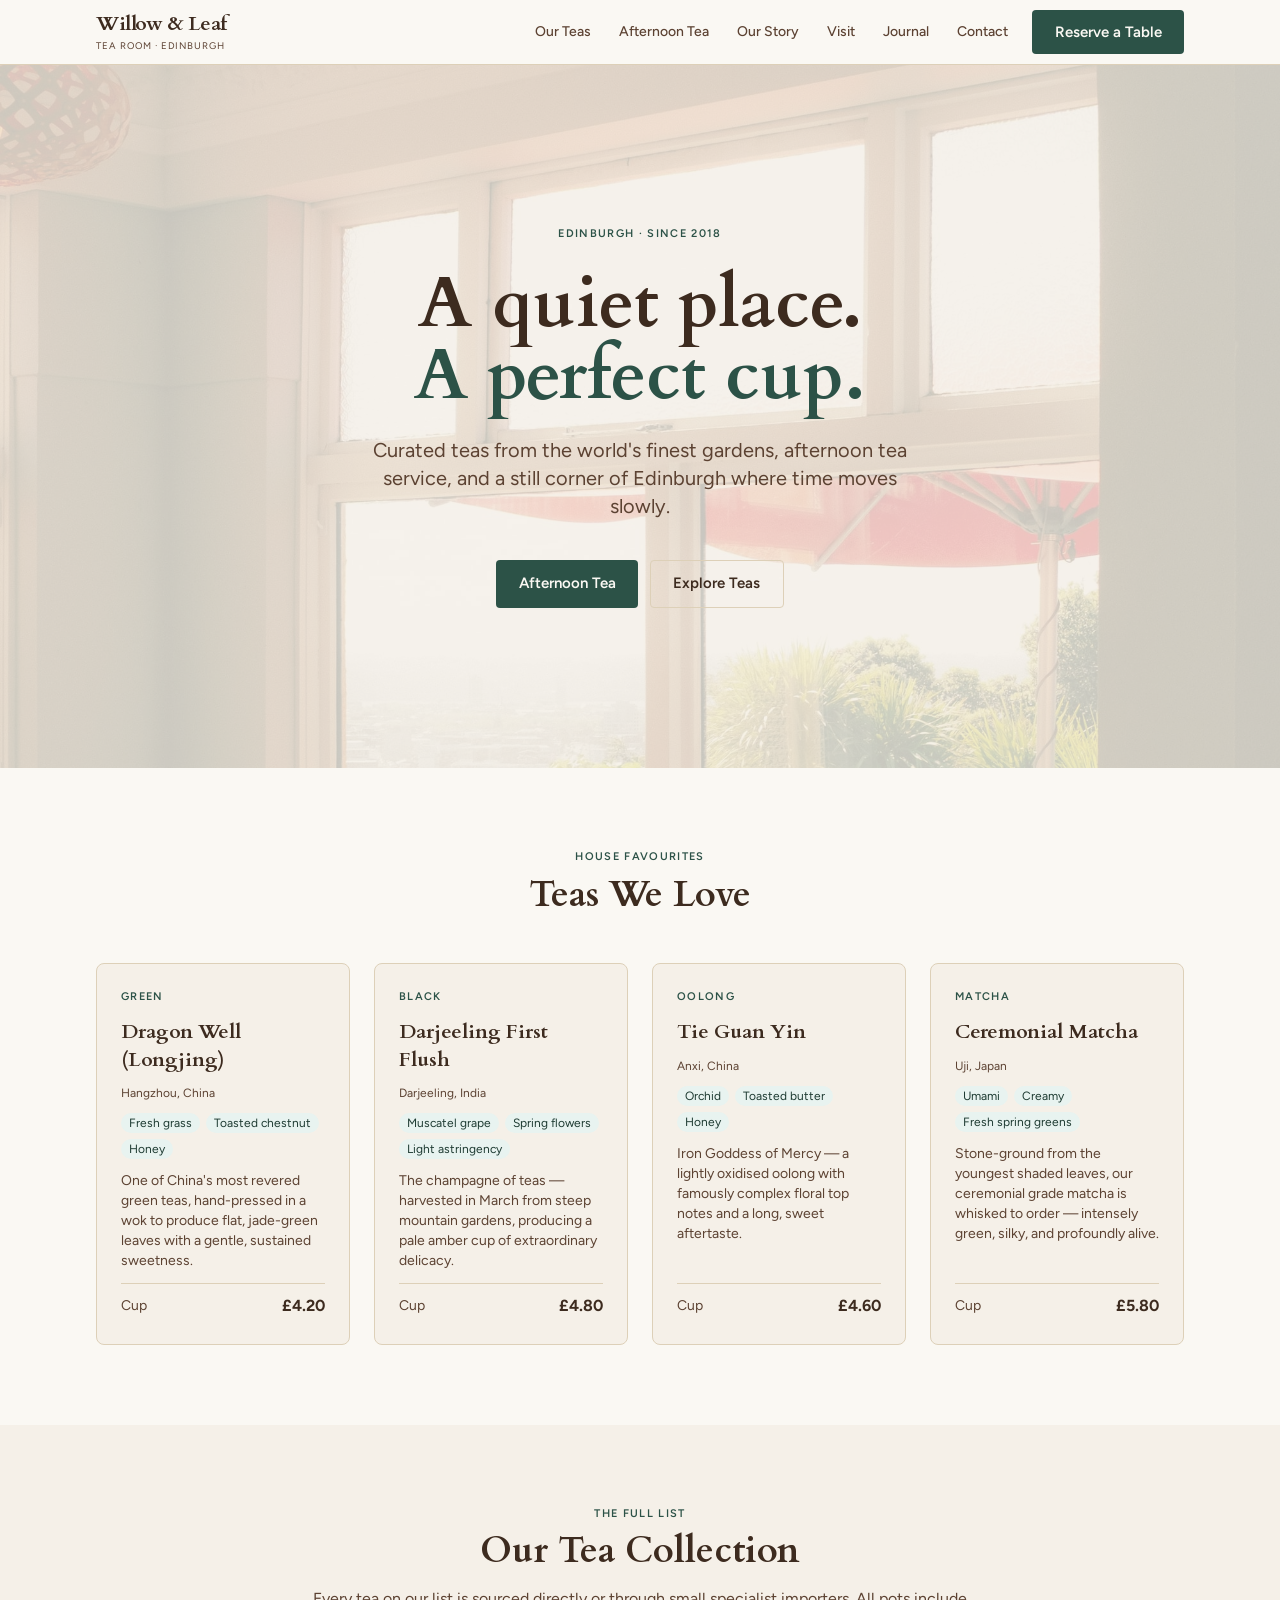
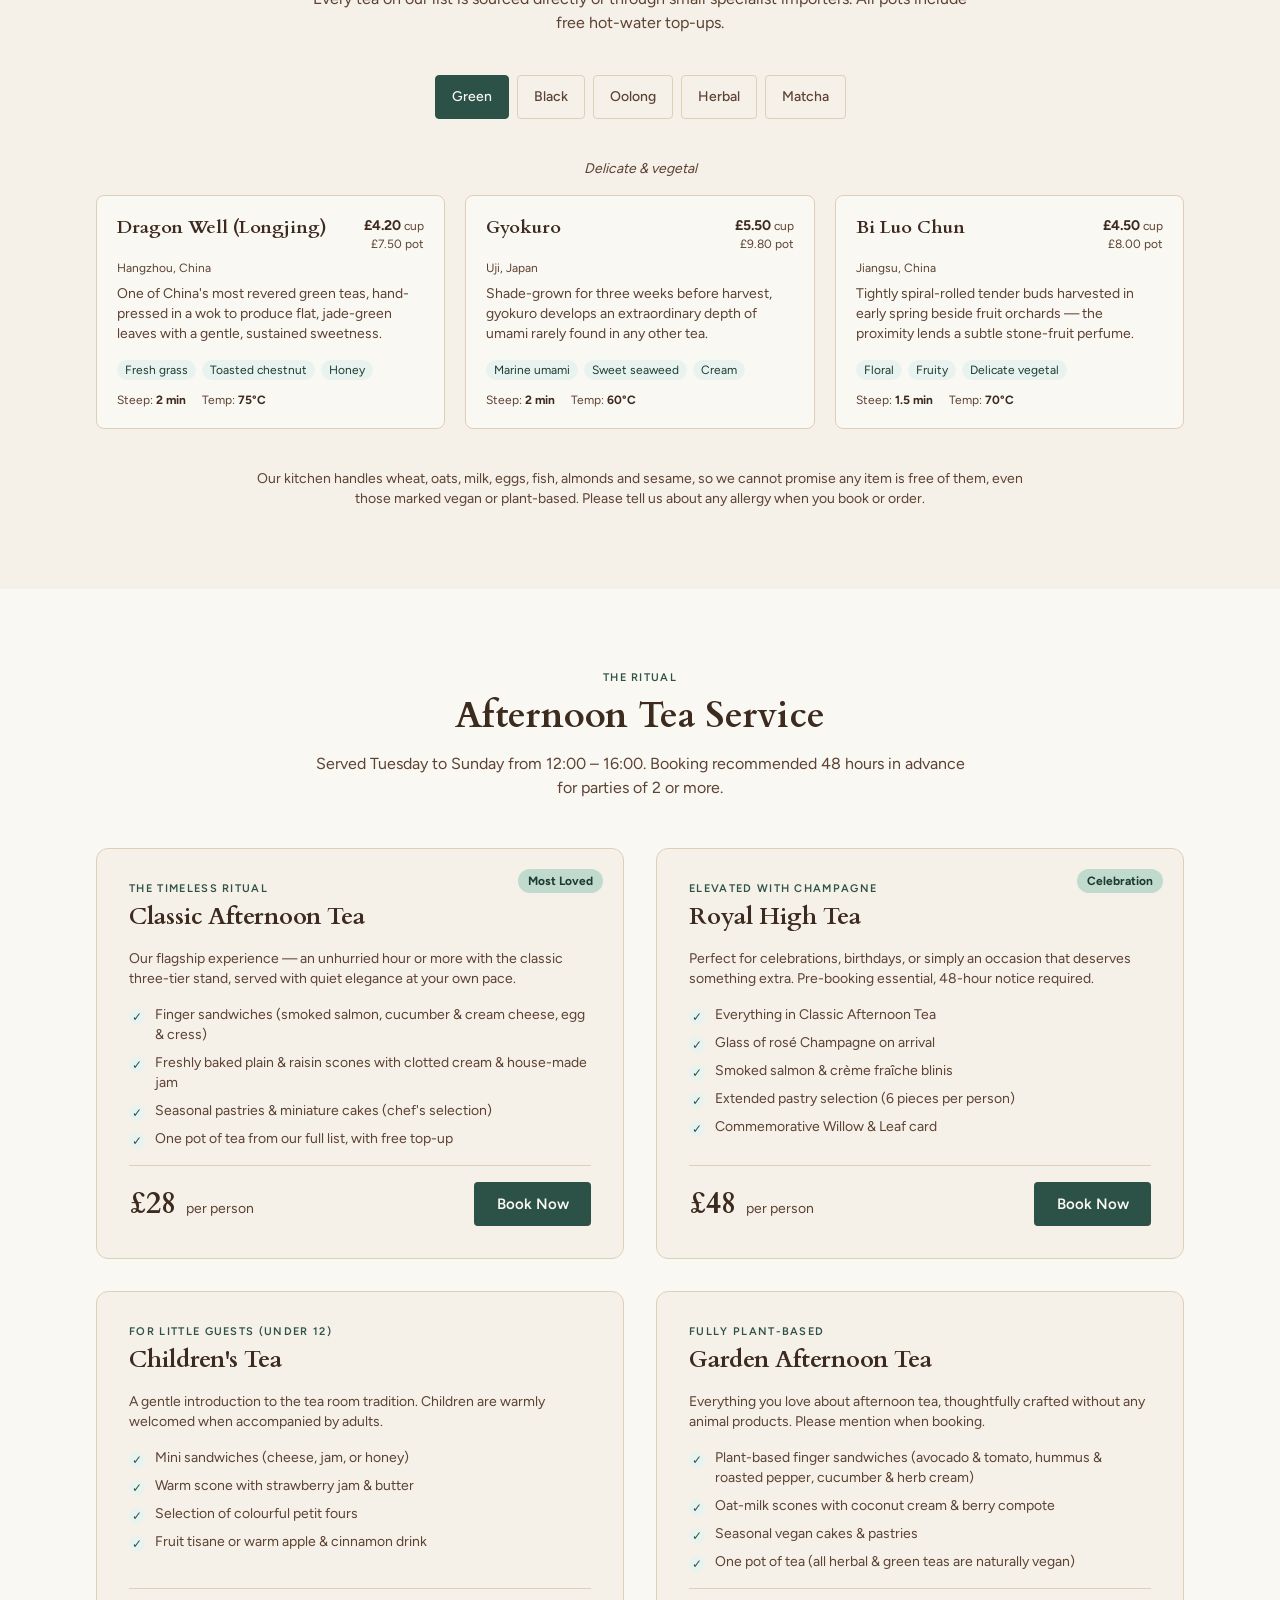
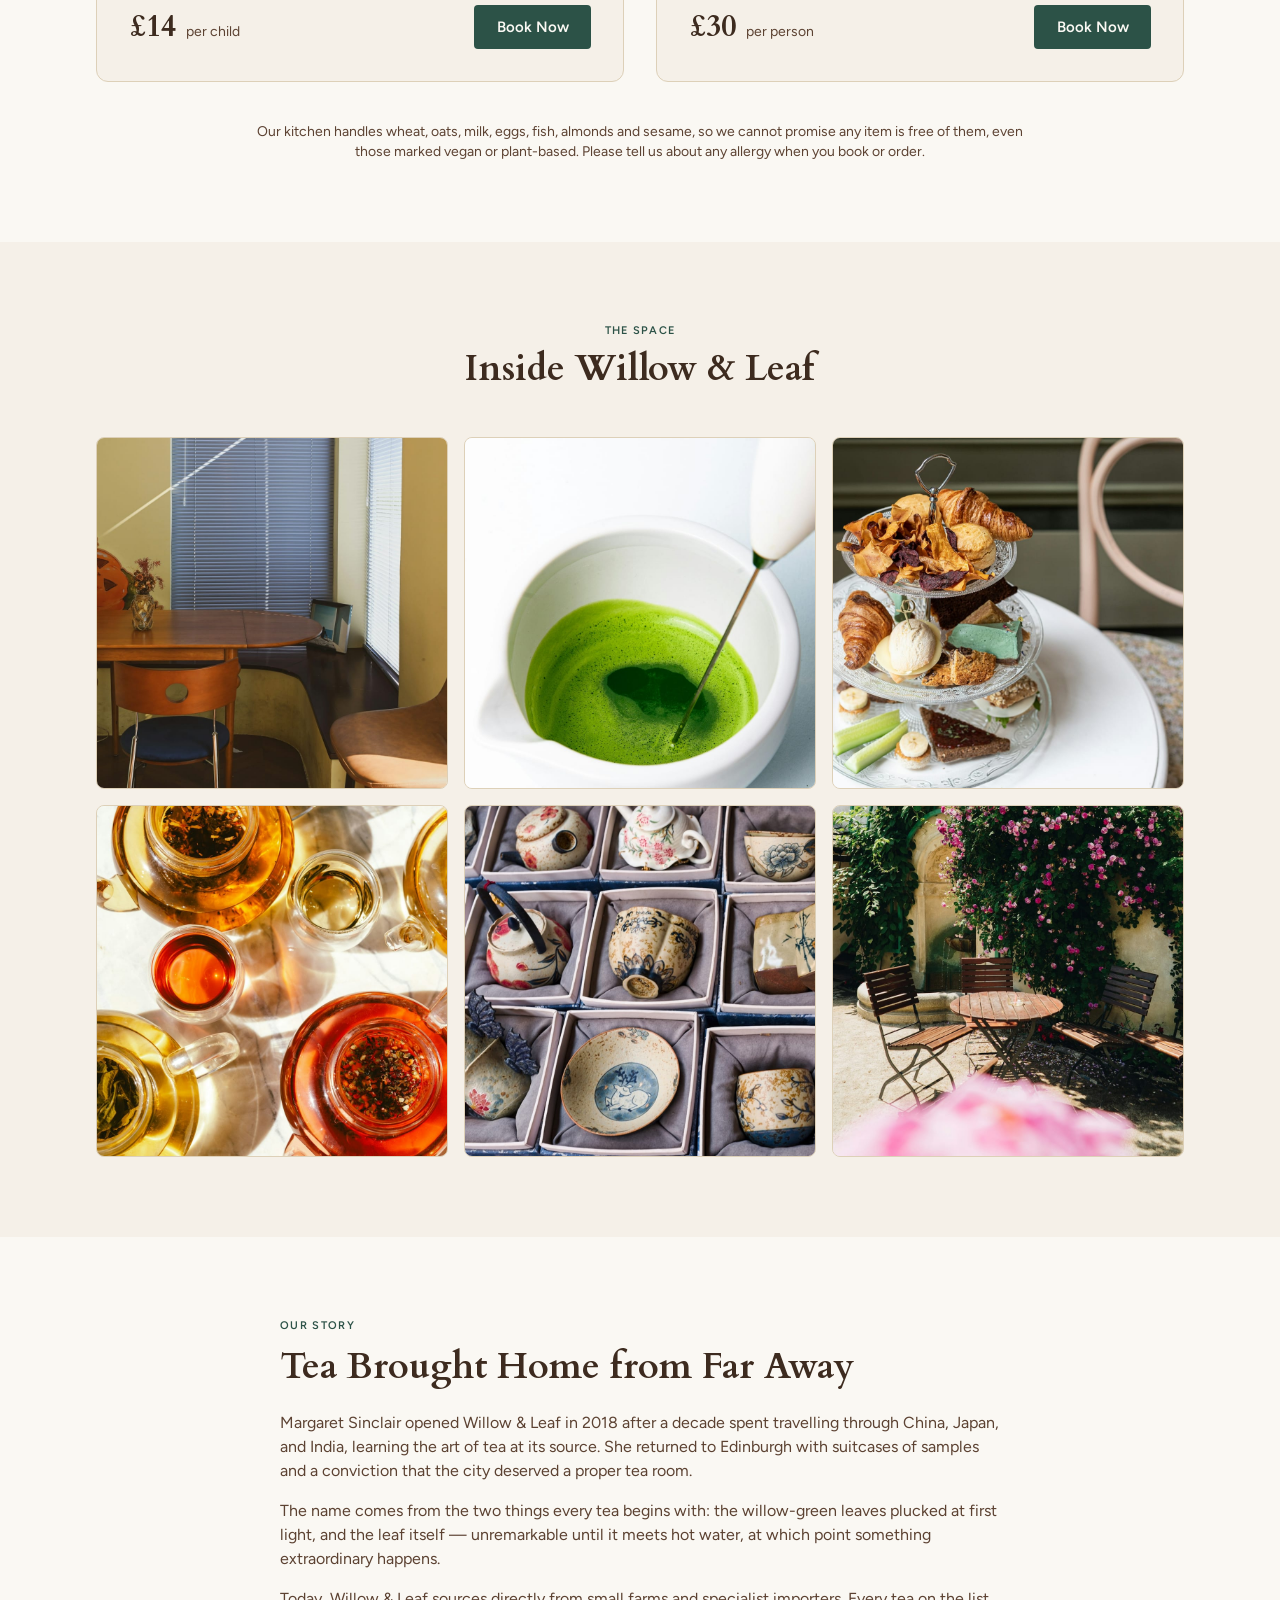
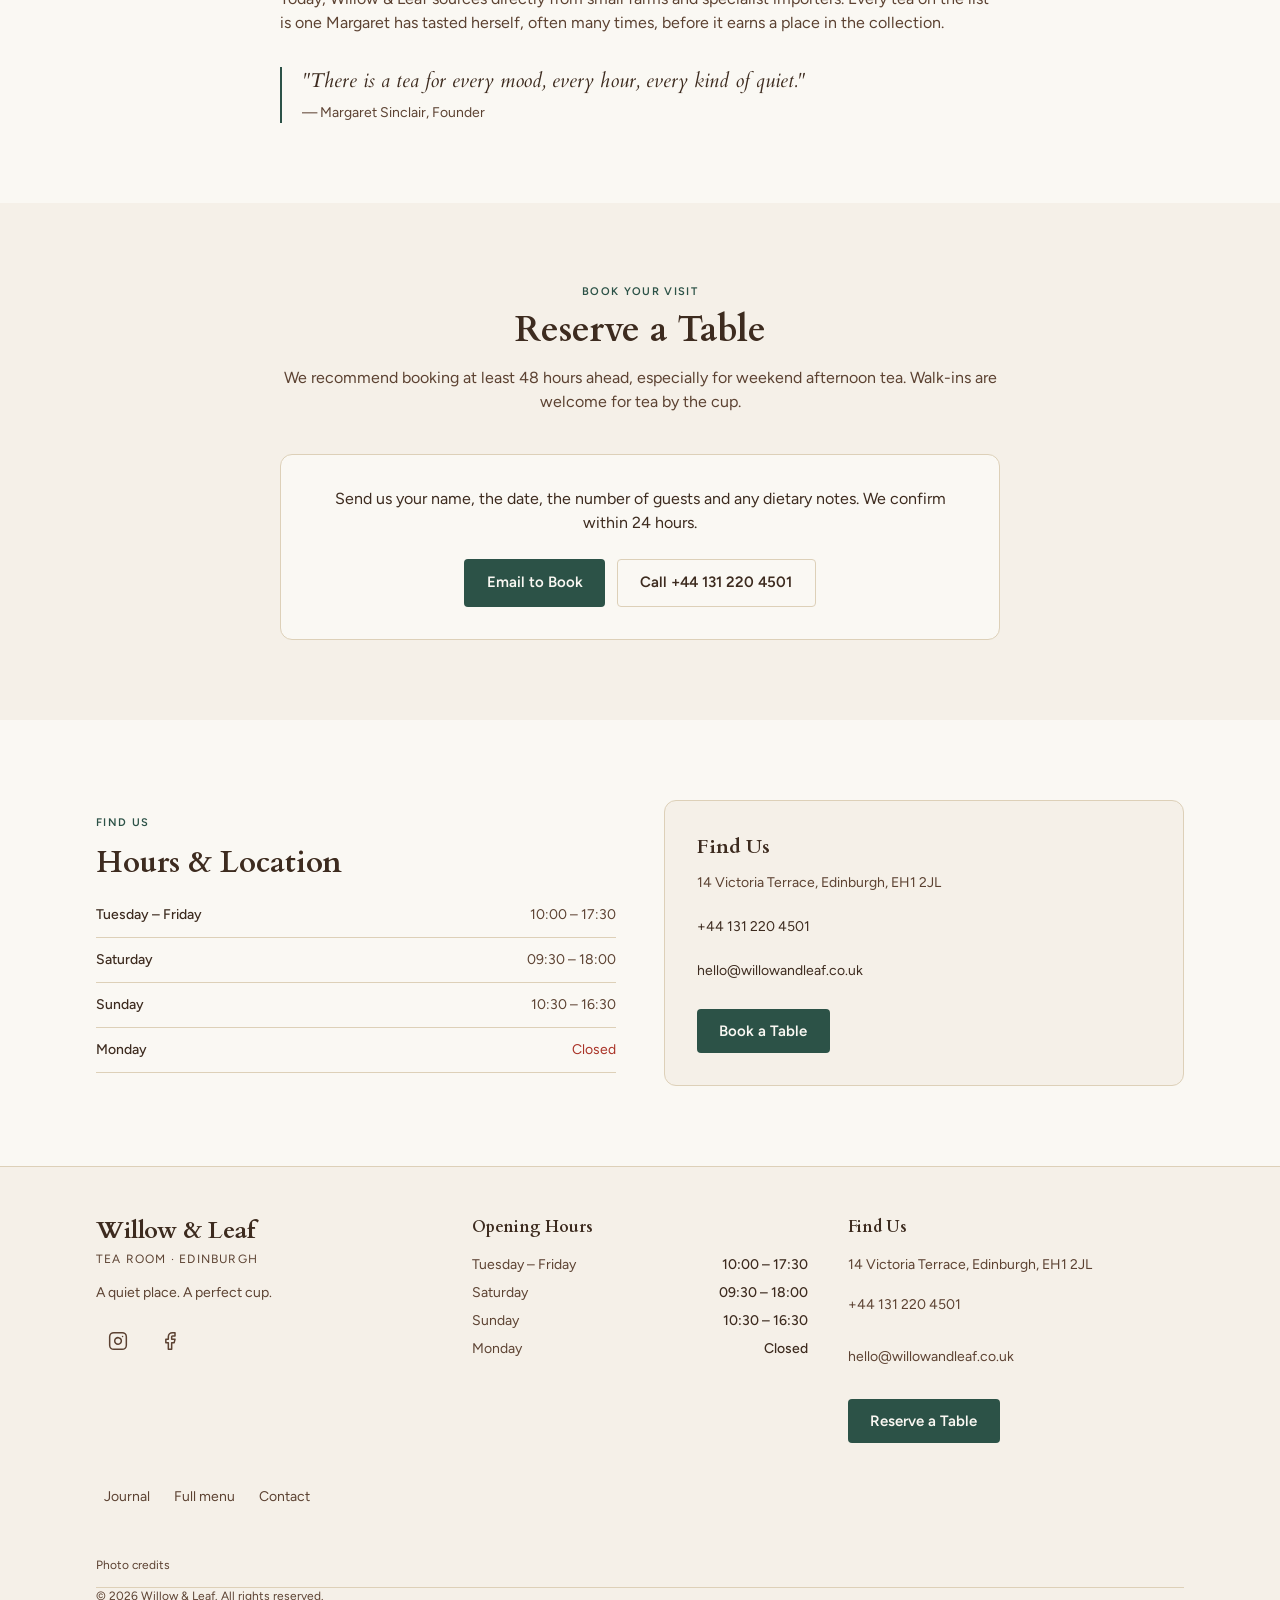
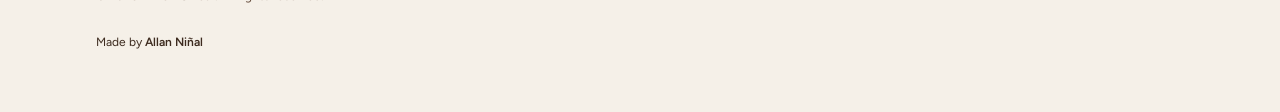
==== index.html @ 3874a384 "Steeped HTML edition 1.0.0 Co-Authored-By: Claude Sonnet 5.5 <noreply@anthropic.com> Claude-Session:" ====
<!DOCTYPE html><html lang="en" class="scroll-smooth"> <head><meta charset="utf-8"><meta name="viewport" content="width=device-width, initial-scale=1, viewport-fit=cover"><meta name="theme-color" content="#FAF8F3"><title>The Willow &amp; Leaf Tea Room — Afternoon Tea &amp; Rare Teas</title><meta name="description" content="A serene Edinburgh tea room: curated green, black, oolong, herbal and matcha teas, and afternoon tea sets."><link rel="canonical" href="https://example.com/"><meta name="robots" content="index, follow"><meta name="author" content="Willow &#38; Leaf"><!-- Open Graph --><meta property="og:title" content="The Willow &#38; Leaf Tea Room — Afternoon Tea &#38; Rare Teas"><meta property="og:description" content="A serene Edinburgh tea room: curated green, black, oolong, herbal and matcha teas, and afternoon tea sets."><meta property="og:url" content="https://example.com/"><meta property="og:type" content="website"><meta property="og:site_name" content="The Willow &#38; Leaf Tea Room — Afternoon Tea &#38; Rare Teas"><meta property="og:locale" content="en_GB"><meta property="og:image" content="https://example.com/og-image.png"><meta property="og:image:type" content="image/png"><meta property="og:image:width" content="1200"><meta property="og:image:height" content="630"><meta property="og:image:alt" content="The Willow &#38; Leaf Tea Room — A quiet place. A perfect cup."><!-- Twitter / X --><meta name="twitter:card" content="summary_large_image"><meta name="twitter:title" content="The Willow &#38; Leaf Tea Room — Afternoon Tea &#38; Rare Teas"><meta name="twitter:description" content="A serene Edinburgh tea room: curated green, black, oolong, herbal and matcha teas, and afternoon tea sets."><meta name="twitter:image" content="https://example.com/og-image.png"><link rel="icon" href="./favicon.svg" type="image/svg+xml"><link rel="apple-touch-icon" href="./favicon.svg"><script type="application/ld+json">{"@context":"https://schema.org","@type":"CafeOrCoffeeShop","name":"The Willow & Leaf Tea Room","description":"A serene Edinburgh tea room: curated green, black, oolong, herbal and matcha teas, and afternoon tea sets.","url":"https://example.com/","telephone":"+44 131 220 4501","email":"hello@willowandleaf.co.uk","address":{"@type":"PostalAddress","streetAddress":"14 Victoria Terrace","addressLocality":"Edinburgh","addressRegion":"Scotland","postalCode":"EH1 2JL","addressCountry":"GB"},"geo":{"@type":"GeoCoordinates","latitude":55.949,"longitude":-3.1921},"openingHoursSpecification":[{"@type":"OpeningHoursSpecification","dayOfWeek":["Tuesday","Wednesday","Thursday","Friday"],"opens":"10:00","closes":"17:30"},{"@type":"OpeningHoursSpecification","dayOfWeek":"Saturday","opens":"09:30","closes":"18:00"},{"@type":"OpeningHoursSpecification","dayOfWeek":"Sunday","opens":"10:30","closes":"16:30"}],"hasMenu":"https://example.com/#teas","servesCuisine":"Tea Room","priceRange":"££","image":"https://example.com/og-image.png"}</script><script type="application/ld+json">{"@context":"https://schema.org","@type":"WebSite","name":"The Willow & Leaf Tea Room — Afternoon Tea & Rare Teas","url":"https://example.com/","description":"A serene Edinburgh tea room: curated green, black, oolong, herbal and matcha teas, and afternoon tea sets."}</script><link rel="stylesheet" href="./assets/index.BjaUnk6a.css"><script type="module">const a=document.querySelectorAll(".tea-tab");a.forEach(r=>{r.addEventListener("click",()=>{const o=r.dataset.category;o&&(a.forEach(e=>{const t=e.dataset.category===o;e.setAttribute("aria-selected",String(t)),t?(e.classList.add("tab-active"),e.style.borderColor="",e.style.color=""):(e.classList.remove("tab-active"),e.style.borderColor="var(--color-border)",e.style.color="var(--color-text-muted)")}),document.querySelectorAll('[role="tabpanel"]').forEach(e=>{const t=e;t.classList.toggle("hidden",t.id!==`panel-${o}`)}))})});
</script></head> <body class="min-h-screen flex flex-col antialiased"> <header class="sticky top-0 z-50" style="background-color: var(--color-bg); border-bottom: 1px solid var(--color-border);" data-astro-cid-ctg3m53h> <div class="container-x" data-astro-cid-ctg3m53h> <div class="flex items-center justify-between h-16 gap-4" data-astro-cid-ctg3m53h> <!-- Wordmark --> <a href="./index.html" class="flex flex-col justify-center leading-none" style="min-height: 44px;" aria-label="Willow & Leaf Tea Room — home" data-astro-cid-ctg3m53h> <span class="font-display text-xl font-bold tracking-tight" style="color: var(--color-text);" data-astro-cid-ctg3m53h>Willow &amp; Leaf</span> <span class="text-xs font-sans tracking-widest uppercase" style="color: var(--color-text-muted); font-size: 0.6rem;" data-astro-cid-ctg3m53h>Tea Room &middot; Edinburgh</span> </a> <!-- Desktop nav --> <nav class="desktop-nav" aria-label="Main navigation" data-astro-cid-ctg3m53h> <a href="./index.html#teas" class="nav-link" data-astro-cid-ctg3m53h>Our Teas</a><a href="./index.html#afternoon-tea" class="nav-link" data-astro-cid-ctg3m53h>Afternoon Tea</a><a href="./index.html#story" class="nav-link" data-astro-cid-ctg3m53h>Our Story</a><a href="./index.html#reservations" class="nav-link" data-astro-cid-ctg3m53h>Visit</a><a href="./journal/index.html" class="nav-link" data-astro-cid-ctg3m53h>Journal</a><a href="./contact/index.html" class="nav-link" data-astro-cid-ctg3m53h>Contact</a> <a href="./index.html#reservations" class="btn-primary text-sm" style="min-height: 44px;" data-astro-cid-ctg3m53h>Reserve a Table</a> </nav> <!-- Phone: menu (no JavaScript) --> <details class="mobile-menu" data-astro-cid-ctg3m53h> <summary aria-label="Menu" data-astro-cid-ctg3m53h>Menu</summary> <nav aria-label="Mobile navigation" data-astro-cid-ctg3m53h> <a href="./index.html#teas" data-astro-cid-ctg3m53h>Our Teas</a><a href="./index.html#afternoon-tea" data-astro-cid-ctg3m53h>Afternoon Tea</a><a href="./index.html#story" data-astro-cid-ctg3m53h>Our Story</a><a href="./index.html#reservations" data-astro-cid-ctg3m53h>Visit</a><a href="./journal/index.html" data-astro-cid-ctg3m53h>Journal</a><a href="./contact/index.html" data-astro-cid-ctg3m53h>Contact</a> <a href="./index.html#reservations" class="mobile-menu__cta" data-astro-cid-ctg3m53h>Reserve a Table</a> </nav> </details> </div> </div> </header>  <main id="main-content" class="flex-1">   <section id="hero" aria-label="Hero" class="relative flex flex-col items-center justify-center text-center py-28 md:py-40 overflow-hidden" style="background-color: var(--color-surface);"> <!-- A photo of the room behind a light, airy scrim so dark text stays legible --> <img src="./images/hero.jpg" alt="Sunlit interior of the tea room" width="2000" height="1150" fetchpriority="high" decoding="async" style="position:absolute; inset:0; width:100%; height:100%; object-fit:cover;"> <div aria-hidden="true" style="position:absolute; inset:0; background-color:rgba(245,240,232,0.82);"></div> <div class="container-narrow relative z-10"> <p class="label-eyebrow mb-6">Edinburgh · Since 2018</p> <h1 id="hero-heading" class="font-display text-5xl sm:text-6xl md:text-7xl font-bold leading-tight mb-6" style="color: var(--color-text);">
A quiet place.<br> <em class="not-italic" style="color: var(--color-accent);">A perfect cup.</em> </h1> <p class="text-lg sm:text-xl max-w-xl mx-auto mb-10" style="color: var(--color-text-muted);">
Curated teas from the world's finest gardens, afternoon tea service, and a still corner of Edinburgh where time moves slowly.
</p> <div class="flex flex-wrap gap-3 justify-center"> <a href="#afternoon-tea" class="btn-primary">Afternoon Tea</a> <a href="#teas" class="btn-ghost">Explore Teas</a> </div> </div> </section>  <section id="featured" aria-labelledby="featured-heading" class="py-20" style="background-color: var(--color-bg);"> <div class="container-x"> <div class="text-center mb-12"> <p class="label-eyebrow mb-2">House Favourites</p> <h2 id="featured-heading" class="font-display text-4xl font-bold" style="color: var(--color-text);">Teas We Love</h2> </div> <div class="grid grid-cols-1 sm:grid-cols-2 lg:grid-cols-4 gap-6"> <article class="rounded-lg p-6 flex flex-col gap-3" style="background-color: var(--color-surface); border: 1px solid var(--color-border);" aria-label="Dragon Well (Longjing)"> <p class="label-eyebrow" style="color: var(--color-accent);">Green</p> <h3 class="font-display text-xl font-bold leading-snug" style="color: var(--color-text);">Dragon Well (Longjing)</h3> <p class="text-xs" style="color: var(--color-text-muted);">Hangzhou, China</p> <ul class="flex flex-wrap gap-1.5 list-none p-0 m-0" aria-label="Tasting notes"> <li class="text-xs px-2 py-0.5 rounded-full" style="background-color: var(--color-accent-faint); color: var(--color-accent-dark);"> Fresh grass </li><li class="text-xs px-2 py-0.5 rounded-full" style="background-color: var(--color-accent-faint); color: var(--color-accent-dark);"> Toasted chestnut </li><li class="text-xs px-2 py-0.5 rounded-full" style="background-color: var(--color-accent-faint); color: var(--color-accent-dark);"> Honey </li> </ul> <p class="text-sm flex-1" style="color: var(--color-text-muted);">One of China&#39;s most revered green teas, hand-pressed in a wok to produce flat, jade-green leaves with a gentle, sustained sweetness.</p> <div class="flex items-center justify-between pt-2 mt-auto border-t" style="border-color: var(--color-border);"> <span class="text-sm" style="color: var(--color-text-muted);">Cup</span> <span class="font-bold font-sans" style="color: var(--color-text);">£4.20</span> </div> </article><article class="rounded-lg p-6 flex flex-col gap-3" style="background-color: var(--color-surface); border: 1px solid var(--color-border);" aria-label="Darjeeling First Flush"> <p class="label-eyebrow" style="color: var(--color-accent);">Black</p> <h3 class="font-display text-xl font-bold leading-snug" style="color: var(--color-text);">Darjeeling First Flush</h3> <p class="text-xs" style="color: var(--color-text-muted);">Darjeeling, India</p> <ul class="flex flex-wrap gap-1.5 list-none p-0 m-0" aria-label="Tasting notes"> <li class="text-xs px-2 py-0.5 rounded-full" style="background-color: var(--color-accent-faint); color: var(--color-accent-dark);"> Muscatel grape </li><li class="text-xs px-2 py-0.5 rounded-full" style="background-color: var(--color-accent-faint); color: var(--color-accent-dark);"> Spring flowers </li><li class="text-xs px-2 py-0.5 rounded-full" style="background-color: var(--color-accent-faint); color: var(--color-accent-dark);"> Light astringency </li> </ul> <p class="text-sm flex-1" style="color: var(--color-text-muted);">The champagne of teas — harvested in March from steep mountain gardens, producing a pale amber cup of extraordinary delicacy.</p> <div class="flex items-center justify-between pt-2 mt-auto border-t" style="border-color: var(--color-border);"> <span class="text-sm" style="color: var(--color-text-muted);">Cup</span> <span class="font-bold font-sans" style="color: var(--color-text);">£4.80</span> </div> </article><article class="rounded-lg p-6 flex flex-col gap-3" style="background-color: var(--color-surface); border: 1px solid var(--color-border);" aria-label="Tie Guan Yin"> <p class="label-eyebrow" style="color: var(--color-accent);">Oolong</p> <h3 class="font-display text-xl font-bold leading-snug" style="color: var(--color-text);">Tie Guan Yin</h3> <p class="text-xs" style="color: var(--color-text-muted);">Anxi, China</p> <ul class="flex flex-wrap gap-1.5 list-none p-0 m-0" aria-label="Tasting notes"> <li class="text-xs px-2 py-0.5 rounded-full" style="background-color: var(--color-accent-faint); color: var(--color-accent-dark);"> Orchid </li><li class="text-xs px-2 py-0.5 rounded-full" style="background-color: var(--color-accent-faint); color: var(--color-accent-dark);"> Toasted butter </li><li class="text-xs px-2 py-0.5 rounded-full" style="background-color: var(--color-accent-faint); color: var(--color-accent-dark);"> Honey </li> </ul> <p class="text-sm flex-1" style="color: var(--color-text-muted);">Iron Goddess of Mercy — a lightly oxidised oolong with famously complex floral top notes and a long, sweet aftertaste.</p> <div class="flex items-center justify-between pt-2 mt-auto border-t" style="border-color: var(--color-border);"> <span class="text-sm" style="color: var(--color-text-muted);">Cup</span> <span class="font-bold font-sans" style="color: var(--color-text);">£4.60</span> </div> </article><article class="rounded-lg p-6 flex flex-col gap-3" style="background-color: var(--color-surface); border: 1px solid var(--color-border);" aria-label="Ceremonial Matcha"> <p class="label-eyebrow" style="color: var(--color-accent);">Matcha</p> <h3 class="font-display text-xl font-bold leading-snug" style="color: var(--color-text);">Ceremonial Matcha</h3> <p class="text-xs" style="color: var(--color-text-muted);">Uji, Japan</p> <ul class="flex flex-wrap gap-1.5 list-none p-0 m-0" aria-label="Tasting notes"> <li class="text-xs px-2 py-0.5 rounded-full" style="background-color: var(--color-accent-faint); color: var(--color-accent-dark);"> Umami </li><li class="text-xs px-2 py-0.5 rounded-full" style="background-color: var(--color-accent-faint); color: var(--color-accent-dark);"> Creamy </li><li class="text-xs px-2 py-0.5 rounded-full" style="background-color: var(--color-accent-faint); color: var(--color-accent-dark);"> Fresh spring greens </li> </ul> <p class="text-sm flex-1" style="color: var(--color-text-muted);">Stone-ground from the youngest shaded leaves, our ceremonial grade matcha is whisked to order — intensely green, silky, and profoundly alive.</p> <div class="flex items-center justify-between pt-2 mt-auto border-t" style="border-color: var(--color-border);"> <span class="text-sm" style="color: var(--color-text-muted);">Cup</span> <span class="font-bold font-sans" style="color: var(--color-text);">£5.80</span> </div> </article> </div> </div> </section>  <section id="teas" aria-labelledby="teas-heading" class="py-20" style="background-color: var(--color-surface);"> <div class="container-x"> <div class="text-center mb-10"> <p class="label-eyebrow mb-2">The Full List</p> <h2 id="teas-heading" class="font-display text-4xl font-bold" style="color: var(--color-text);">Our Tea Collection</h2> <p class="mt-4 text-base max-w-2xl mx-auto" style="color: var(--color-text-muted);">
Every tea on our list is sourced directly or through small specialist importers. All pots include free hot-water top-ups.
</p> </div> <!-- Category tabs --> <div class="flex flex-wrap gap-2 justify-center mb-10" role="tablist" aria-label="Tea categories"> <button role="tab" aria-selected="true" aria-controls="panel-green" id="tab-green" data-category="green" class="tea-tab px-4 py-2 text-sm font-medium rounded border transition-colors tab-active" style=""> Green </button><button role="tab" aria-selected="false" aria-controls="panel-black" id="tab-black" data-category="black" class="tea-tab px-4 py-2 text-sm font-medium rounded border transition-colors " style="border-color: var(--color-border); color: var(--color-text-muted);"> Black </button><button role="tab" aria-selected="false" aria-controls="panel-oolong" id="tab-oolong" data-category="oolong" class="tea-tab px-4 py-2 text-sm font-medium rounded border transition-colors " style="border-color: var(--color-border); color: var(--color-text-muted);"> Oolong </button><button role="tab" aria-selected="false" aria-controls="panel-herbal" id="tab-herbal" data-category="herbal" class="tea-tab px-4 py-2 text-sm font-medium rounded border transition-colors " style="border-color: var(--color-border); color: var(--color-text-muted);"> Herbal </button><button role="tab" aria-selected="false" aria-controls="panel-matcha" id="tab-matcha" data-category="matcha" class="tea-tab px-4 py-2 text-sm font-medium rounded border transition-colors " style="border-color: var(--color-border); color: var(--color-text-muted);"> Matcha </button> </div> <!-- Category panels --> <div id="panel-green" role="tabpanel" aria-labelledby="tab-green" class=""> <div class="mb-4"> <p class="text-center text-sm italic" style="color: var(--color-text-muted);">Delicate &amp; vegetal</p> </div> <div class="grid grid-cols-1 md:grid-cols-2 lg:grid-cols-3 gap-5"> <article class="rounded-lg p-5 flex flex-col gap-2" style="background-color: var(--color-bg); border: 1px solid var(--color-border);" aria-label="Dragon Well (Longjing)"> <div class="flex items-start justify-between gap-2"> <h3 class="font-display text-lg font-bold leading-snug" style="color: var(--color-text);">Dragon Well (Longjing)</h3> <div class="text-right shrink-0"> <p class="text-sm font-bold" style="color: var(--color-text);">£4.20 <span class="font-normal text-xs" style="color: var(--color-text-muted);">cup</span></p> <p class="text-xs" style="color: var(--color-text-muted);">£7.50 pot</p> </div> </div> <p class="text-xs" style="color: var(--color-text-muted);">Hangzhou, China</p> <p class="text-sm flex-1" style="color: var(--color-text-muted);">One of China&#39;s most revered green teas, hand-pressed in a wok to produce flat, jade-green leaves with a gentle, sustained sweetness.</p> <div class="flex flex-wrap gap-1.5 pt-2"> <span class="text-xs px-2 py-0.5 rounded-full" style="background-color: var(--color-accent-faint); color: var(--color-accent-dark);">Fresh grass</span><span class="text-xs px-2 py-0.5 rounded-full" style="background-color: var(--color-accent-faint); color: var(--color-accent-dark);">Toasted chestnut</span><span class="text-xs px-2 py-0.5 rounded-full" style="background-color: var(--color-accent-faint); color: var(--color-accent-dark);">Honey</span> </div> <div class="flex items-center gap-4 text-xs pt-1" style="color: var(--color-text-muted);"> <span>Steep: <strong style="color: var(--color-text);">2 min</strong></span> <span>Temp: <strong style="color: var(--color-text);">75°C</strong></span> </div> </article><article class="rounded-lg p-5 flex flex-col gap-2" style="background-color: var(--color-bg); border: 1px solid var(--color-border);" aria-label="Gyokuro"> <div class="flex items-start justify-between gap-2"> <h3 class="font-display text-lg font-bold leading-snug" style="color: var(--color-text);">Gyokuro</h3> <div class="text-right shrink-0"> <p class="text-sm font-bold" style="color: var(--color-text);">£5.50 <span class="font-normal text-xs" style="color: var(--color-text-muted);">cup</span></p> <p class="text-xs" style="color: var(--color-text-muted);">£9.80 pot</p> </div> </div> <p class="text-xs" style="color: var(--color-text-muted);">Uji, Japan</p> <p class="text-sm flex-1" style="color: var(--color-text-muted);">Shade-grown for three weeks before harvest, gyokuro develops an extraordinary depth of umami rarely found in any other tea.</p> <div class="flex flex-wrap gap-1.5 pt-2"> <span class="text-xs px-2 py-0.5 rounded-full" style="background-color: var(--color-accent-faint); color: var(--color-accent-dark);">Marine umami</span><span class="text-xs px-2 py-0.5 rounded-full" style="background-color: var(--color-accent-faint); color: var(--color-accent-dark);">Sweet seaweed</span><span class="text-xs px-2 py-0.5 rounded-full" style="background-color: var(--color-accent-faint); color: var(--color-accent-dark);">Cream</span> </div> <div class="flex items-center gap-4 text-xs pt-1" style="color: var(--color-text-muted);"> <span>Steep: <strong style="color: var(--color-text);">2 min</strong></span> <span>Temp: <strong style="color: var(--color-text);">60°C</strong></span> </div> </article><article class="rounded-lg p-5 flex flex-col gap-2" style="background-color: var(--color-bg); border: 1px solid var(--color-border);" aria-label="Bi Luo Chun"> <div class="flex items-start justify-between gap-2"> <h3 class="font-display text-lg font-bold leading-snug" style="color: var(--color-text);">Bi Luo Chun</h3> <div class="text-right shrink-0"> <p class="text-sm font-bold" style="color: var(--color-text);">£4.50 <span class="font-normal text-xs" style="color: var(--color-text-muted);">cup</span></p> <p class="text-xs" style="color: var(--color-text-muted);">£8.00 pot</p> </div> </div> <p class="text-xs" style="color: var(--color-text-muted);">Jiangsu, China</p> <p class="text-sm flex-1" style="color: var(--color-text-muted);">Tightly spiral-rolled tender buds harvested in early spring beside fruit orchards — the proximity lends a subtle stone-fruit perfume.</p> <div class="flex flex-wrap gap-1.5 pt-2"> <span class="text-xs px-2 py-0.5 rounded-full" style="background-color: var(--color-accent-faint); color: var(--color-accent-dark);">Floral</span><span class="text-xs px-2 py-0.5 rounded-full" style="background-color: var(--color-accent-faint); color: var(--color-accent-dark);">Fruity</span><span class="text-xs px-2 py-0.5 rounded-full" style="background-color: var(--color-accent-faint); color: var(--color-accent-dark);">Delicate vegetal</span> </div> <div class="flex items-center gap-4 text-xs pt-1" style="color: var(--color-text-muted);"> <span>Steep: <strong style="color: var(--color-text);">1.5 min</strong></span> <span>Temp: <strong style="color: var(--color-text);">70°C</strong></span> </div> </article> </div> </div><div id="panel-black" role="tabpanel" aria-labelledby="tab-black" class="hidden"> <div class="mb-4"> <p class="text-center text-sm italic" style="color: var(--color-text-muted);">Robust &amp; warming</p> </div> <div class="grid grid-cols-1 md:grid-cols-2 lg:grid-cols-3 gap-5"> <article class="rounded-lg p-5 flex flex-col gap-2" style="background-color: var(--color-bg); border: 1px solid var(--color-border);" aria-label="Darjeeling First Flush"> <div class="flex items-start justify-between gap-2"> <h3 class="font-display text-lg font-bold leading-snug" style="color: var(--color-text);">Darjeeling First Flush</h3> <div class="text-right shrink-0"> <p class="text-sm font-bold" style="color: var(--color-text);">£4.80 <span class="font-normal text-xs" style="color: var(--color-text-muted);">cup</span></p> <p class="text-xs" style="color: var(--color-text-muted);">£8.50 pot</p> </div> </div> <p class="text-xs" style="color: var(--color-text-muted);">Darjeeling, India</p> <p class="text-sm flex-1" style="color: var(--color-text-muted);">The champagne of teas — harvested in March from steep mountain gardens, producing a pale amber cup of extraordinary delicacy.</p> <div class="flex flex-wrap gap-1.5 pt-2"> <span class="text-xs px-2 py-0.5 rounded-full" style="background-color: var(--color-accent-faint); color: var(--color-accent-dark);">Muscatel grape</span><span class="text-xs px-2 py-0.5 rounded-full" style="background-color: var(--color-accent-faint); color: var(--color-accent-dark);">Spring flowers</span><span class="text-xs px-2 py-0.5 rounded-full" style="background-color: var(--color-accent-faint); color: var(--color-accent-dark);">Light astringency</span> </div> <div class="flex items-center gap-4 text-xs pt-1" style="color: var(--color-text-muted);"> <span>Steep: <strong style="color: var(--color-text);">3 min</strong></span> <span>Temp: <strong style="color: var(--color-text);">90°C</strong></span> </div> </article><article class="rounded-lg p-5 flex flex-col gap-2" style="background-color: var(--color-bg); border: 1px solid var(--color-border);" aria-label="Yunnan Gold"> <div class="flex items-start justify-between gap-2"> <h3 class="font-display text-lg font-bold leading-snug" style="color: var(--color-text);">Yunnan Gold</h3> <div class="text-right shrink-0"> <p class="text-sm font-bold" style="color: var(--color-text);">£5.00 <span class="font-normal text-xs" style="color: var(--color-text-muted);">cup</span></p> <p class="text-xs" style="color: var(--color-text-muted);">£8.80 pot</p> </div> </div> <p class="text-xs" style="color: var(--color-text-muted);">Yunnan, China</p> <p class="text-sm flex-1" style="color: var(--color-text-muted);">Made exclusively from golden-tipped buds of ancient Yunnan trees, this tea produces a rich, warming cup without any bitterness.</p> <div class="flex flex-wrap gap-1.5 pt-2"> <span class="text-xs px-2 py-0.5 rounded-full" style="background-color: var(--color-accent-faint); color: var(--color-accent-dark);">Chocolate</span><span class="text-xs px-2 py-0.5 rounded-full" style="background-color: var(--color-accent-faint); color: var(--color-accent-dark);">Pepper</span><span class="text-xs px-2 py-0.5 rounded-full" style="background-color: var(--color-accent-faint); color: var(--color-accent-dark);">Malt</span> </div> <div class="flex items-center gap-4 text-xs pt-1" style="color: var(--color-text-muted);"> <span>Steep: <strong style="color: var(--color-text);">3 min</strong></span> <span>Temp: <strong style="color: var(--color-text);">95°C</strong></span> </div> </article><article class="rounded-lg p-5 flex flex-col gap-2" style="background-color: var(--color-bg); border: 1px solid var(--color-border);" aria-label="Earl Grey Classic"> <div class="flex items-start justify-between gap-2"> <h3 class="font-display text-lg font-bold leading-snug" style="color: var(--color-text);">Earl Grey Classic</h3> <div class="text-right shrink-0"> <p class="text-sm font-bold" style="color: var(--color-text);">£3.80 <span class="font-normal text-xs" style="color: var(--color-text-muted);">cup</span></p> <p class="text-xs" style="color: var(--color-text-muted);">£6.80 pot</p> </div> </div> <p class="text-xs" style="color: var(--color-text-muted);">Blend (Assam base)</p> <p class="text-sm flex-1" style="color: var(--color-text-muted);">Our house Earl Grey uses a full-bodied Assam base balanced with true bergamot oil from Calabria — bright, aromatic, and wonderfully familiar.</p> <div class="flex flex-wrap gap-1.5 pt-2"> <span class="text-xs px-2 py-0.5 rounded-full" style="background-color: var(--color-accent-faint); color: var(--color-accent-dark);">Bergamot citrus</span><span class="text-xs px-2 py-0.5 rounded-full" style="background-color: var(--color-accent-faint); color: var(--color-accent-dark);">Brisk malt</span><span class="text-xs px-2 py-0.5 rounded-full" style="background-color: var(--color-accent-faint); color: var(--color-accent-dark);">Floral finish</span> </div> <div class="flex items-center gap-4 text-xs pt-1" style="color: var(--color-text-muted);"> <span>Steep: <strong style="color: var(--color-text);">4 min</strong></span> <span>Temp: <strong style="color: var(--color-text);">95°C</strong></span> </div> </article> </div> </div><div id="panel-oolong" role="tabpanel" aria-labelledby="tab-oolong" class="hidden"> <div class="mb-4"> <p class="text-center text-sm italic" style="color: var(--color-text-muted);">Complex &amp; layered</p> </div> <div class="grid grid-cols-1 md:grid-cols-2 lg:grid-cols-3 gap-5"> <article class="rounded-lg p-5 flex flex-col gap-2" style="background-color: var(--color-bg); border: 1px solid var(--color-border);" aria-label="Tie Guan Yin"> <div class="flex items-start justify-between gap-2"> <h3 class="font-display text-lg font-bold leading-snug" style="color: var(--color-text);">Tie Guan Yin</h3> <div class="text-right shrink-0"> <p class="text-sm font-bold" style="color: var(--color-text);">£4.60 <span class="font-normal text-xs" style="color: var(--color-text-muted);">cup</span></p> <p class="text-xs" style="color: var(--color-text-muted);">£8.20 pot</p> </div> </div> <p class="text-xs" style="color: var(--color-text-muted);">Anxi, China</p> <p class="text-sm flex-1" style="color: var(--color-text-muted);">Iron Goddess of Mercy — a lightly oxidised oolong with famously complex floral top notes and a long, sweet aftertaste.</p> <div class="flex flex-wrap gap-1.5 pt-2"> <span class="text-xs px-2 py-0.5 rounded-full" style="background-color: var(--color-accent-faint); color: var(--color-accent-dark);">Orchid</span><span class="text-xs px-2 py-0.5 rounded-full" style="background-color: var(--color-accent-faint); color: var(--color-accent-dark);">Toasted butter</span><span class="text-xs px-2 py-0.5 rounded-full" style="background-color: var(--color-accent-faint); color: var(--color-accent-dark);">Honey</span> </div> <div class="flex items-center gap-4 text-xs pt-1" style="color: var(--color-text-muted);"> <span>Steep: <strong style="color: var(--color-text);">3 min</strong></span> <span>Temp: <strong style="color: var(--color-text);">85°C</strong></span> </div> </article><article class="rounded-lg p-5 flex flex-col gap-2" style="background-color: var(--color-bg); border: 1px solid var(--color-border);" aria-label="Dong Ding"> <div class="flex items-start justify-between gap-2"> <h3 class="font-display text-lg font-bold leading-snug" style="color: var(--color-text);">Dong Ding</h3> <div class="text-right shrink-0"> <p class="text-sm font-bold" style="color: var(--color-text);">£4.80 <span class="font-normal text-xs" style="color: var(--color-text-muted);">cup</span></p> <p class="text-xs" style="color: var(--color-text-muted);">£8.50 pot</p> </div> </div> <p class="text-xs" style="color: var(--color-text-muted);">Nantou County, Taiwan</p> <p class="text-sm flex-1" style="color: var(--color-text-muted);">A medium-roast oolong from the Frozen Summit mountain. The slow charcoal-roasting develops caramel richness while preserving a fruity core.</p> <div class="flex flex-wrap gap-1.5 pt-2"> <span class="text-xs px-2 py-0.5 rounded-full" style="background-color: var(--color-accent-faint); color: var(--color-accent-dark);">Roasted caramel</span><span class="text-xs px-2 py-0.5 rounded-full" style="background-color: var(--color-accent-faint); color: var(--color-accent-dark);">Stone fruit</span><span class="text-xs px-2 py-0.5 rounded-full" style="background-color: var(--color-accent-faint); color: var(--color-accent-dark);">Warm oak</span> </div> <div class="flex items-center gap-4 text-xs pt-1" style="color: var(--color-text-muted);"> <span>Steep: <strong style="color: var(--color-text);">3 min</strong></span> <span>Temp: <strong style="color: var(--color-text);">90°C</strong></span> </div> </article> </div> </div><div id="panel-herbal" role="tabpanel" aria-labelledby="tab-herbal" class="hidden"> <div class="mb-4"> <p class="text-center text-sm italic" style="color: var(--color-text-muted);">Caffeine-free &amp; gentle</p> </div> <div class="grid grid-cols-1 md:grid-cols-2 lg:grid-cols-3 gap-5"> <article class="rounded-lg p-5 flex flex-col gap-2" style="background-color: var(--color-bg); border: 1px solid var(--color-border);" aria-label="Chamomile &#38; Honey Bush"> <div class="flex items-start justify-between gap-2"> <h3 class="font-display text-lg font-bold leading-snug" style="color: var(--color-text);">Chamomile &amp; Honey Bush</h3> <div class="text-right shrink-0"> <p class="text-sm font-bold" style="color: var(--color-text);">£3.50 <span class="font-normal text-xs" style="color: var(--color-text-muted);">cup</span></p> <p class="text-xs" style="color: var(--color-text-muted);">£6.20 pot</p> </div> </div> <p class="text-xs" style="color: var(--color-text-muted);">Egypt / South Africa</p> <p class="text-sm flex-1" style="color: var(--color-text-muted);">A twilight blend — whole chamomile flowers with naturally sweet honey bush from the Cape. Caffeine-free and gentle.</p> <div class="flex flex-wrap gap-1.5 pt-2"> <span class="text-xs px-2 py-0.5 rounded-full" style="background-color: var(--color-accent-faint); color: var(--color-accent-dark);">Apple blossom</span><span class="text-xs px-2 py-0.5 rounded-full" style="background-color: var(--color-accent-faint); color: var(--color-accent-dark);">Honey</span><span class="text-xs px-2 py-0.5 rounded-full" style="background-color: var(--color-accent-faint); color: var(--color-accent-dark);">Warm vanilla</span> </div> <div class="flex items-center gap-4 text-xs pt-1" style="color: var(--color-text-muted);"> <span>Steep: <strong style="color: var(--color-text);">5 min</strong></span> <span>Temp: <strong style="color: var(--color-text);">100°C</strong></span> </div> </article><article class="rounded-lg p-5 flex flex-col gap-2" style="background-color: var(--color-bg); border: 1px solid var(--color-border);" aria-label="Garden Peppermint"> <div class="flex items-start justify-between gap-2"> <h3 class="font-display text-lg font-bold leading-snug" style="color: var(--color-text);">Garden Peppermint</h3> <div class="text-right shrink-0"> <p class="text-sm font-bold" style="color: var(--color-text);">£3.20 <span class="font-normal text-xs" style="color: var(--color-text-muted);">cup</span></p> <p class="text-xs" style="color: var(--color-text-muted);">£5.80 pot</p> </div> </div> <p class="text-xs" style="color: var(--color-text-muted);">Norfolk, England</p> <p class="text-sm flex-1" style="color: var(--color-text-muted);">Single-origin British peppermint grown in the Norfolk fens. Vibrantly fresh, intensely minty, and welcome at any hour.</p> <div class="flex flex-wrap gap-1.5 pt-2"> <span class="text-xs px-2 py-0.5 rounded-full" style="background-color: var(--color-accent-faint); color: var(--color-accent-dark);">Crisp mint</span><span class="text-xs px-2 py-0.5 rounded-full" style="background-color: var(--color-accent-faint); color: var(--color-accent-dark);">Cool finish</span><span class="text-xs px-2 py-0.5 rounded-full" style="background-color: var(--color-accent-faint); color: var(--color-accent-dark);">Clean</span> </div> <div class="flex items-center gap-4 text-xs pt-1" style="color: var(--color-text-muted);"> <span>Steep: <strong style="color: var(--color-text);">5 min</strong></span> <span>Temp: <strong style="color: var(--color-text);">100°C</strong></span> </div> </article><article class="rounded-lg p-5 flex flex-col gap-2" style="background-color: var(--color-bg); border: 1px solid var(--color-border);" aria-label="Hibiscus &#38; Rose"> <div class="flex items-start justify-between gap-2"> <h3 class="font-display text-lg font-bold leading-snug" style="color: var(--color-text);">Hibiscus &amp; Rose</h3> <div class="text-right shrink-0"> <p class="text-sm font-bold" style="color: var(--color-text);">£3.50 <span class="font-normal text-xs" style="color: var(--color-text-muted);">cup</span></p> <p class="text-xs" style="color: var(--color-text-muted);">£6.20 pot</p> </div> </div> <p class="text-xs" style="color: var(--color-text-muted);">Blend (Egypt / Bulgaria)</p> <p class="text-sm flex-1" style="color: var(--color-text-muted);">A ruby-red cup of dried hibiscus flowers and whole Damask rose petals. Vibrant and tart, beautiful served iced in summer.</p> <div class="flex flex-wrap gap-1.5 pt-2"> <span class="text-xs px-2 py-0.5 rounded-full" style="background-color: var(--color-accent-faint); color: var(--color-accent-dark);">Tart cherry</span><span class="text-xs px-2 py-0.5 rounded-full" style="background-color: var(--color-accent-faint); color: var(--color-accent-dark);">Rose petal</span><span class="text-xs px-2 py-0.5 rounded-full" style="background-color: var(--color-accent-faint); color: var(--color-accent-dark);">Summer berries</span> </div> <div class="flex items-center gap-4 text-xs pt-1" style="color: var(--color-text-muted);"> <span>Steep: <strong style="color: var(--color-text);">5 min</strong></span> <span>Temp: <strong style="color: var(--color-text);">100°C</strong></span> </div> </article> </div> </div><div id="panel-matcha" role="tabpanel" aria-labelledby="tab-matcha" class="hidden"> <div class="mb-4"> <p class="text-center text-sm italic" style="color: var(--color-text-muted);">Stone-ground &amp; vivid</p> </div> <div class="grid grid-cols-1 md:grid-cols-2 lg:grid-cols-3 gap-5"> <article class="rounded-lg p-5 flex flex-col gap-2" style="background-color: var(--color-bg); border: 1px solid var(--color-border);" aria-label="Ceremonial Matcha"> <div class="flex items-start justify-between gap-2"> <h3 class="font-display text-lg font-bold leading-snug" style="color: var(--color-text);">Ceremonial Matcha</h3> <div class="text-right shrink-0"> <p class="text-sm font-bold" style="color: var(--color-text);">£5.80 <span class="font-normal text-xs" style="color: var(--color-text-muted);">cup</span></p>  </div> </div> <p class="text-xs" style="color: var(--color-text-muted);">Uji, Japan</p> <p class="text-sm flex-1" style="color: var(--color-text-muted);">Stone-ground from the youngest shaded leaves, our ceremonial grade matcha is whisked to order — intensely green, silky, and profoundly alive.</p> <div class="flex flex-wrap gap-1.5 pt-2"> <span class="text-xs px-2 py-0.5 rounded-full" style="background-color: var(--color-accent-faint); color: var(--color-accent-dark);">Umami</span><span class="text-xs px-2 py-0.5 rounded-full" style="background-color: var(--color-accent-faint); color: var(--color-accent-dark);">Creamy</span><span class="text-xs px-2 py-0.5 rounded-full" style="background-color: var(--color-accent-faint); color: var(--color-accent-dark);">Fresh spring greens</span> </div> <div class="flex items-center gap-4 text-xs pt-1" style="color: var(--color-text-muted);"> <span>Steep: <strong style="color: var(--color-text);">Whisked</strong></span> <span>Temp: <strong style="color: var(--color-text);">70°C</strong></span> </div> </article><article class="rounded-lg p-5 flex flex-col gap-2" style="background-color: var(--color-bg); border: 1px solid var(--color-border);" aria-label="Willow Matcha Latte"> <div class="flex items-start justify-between gap-2"> <h3 class="font-display text-lg font-bold leading-snug" style="color: var(--color-text);">Willow Matcha Latte</h3> <div class="text-right shrink-0"> <p class="text-sm font-bold" style="color: var(--color-text);">£5.20 <span class="font-normal text-xs" style="color: var(--color-text-muted);">cup</span></p>  </div> </div> <p class="text-xs" style="color: var(--color-text-muted);">Uji, Japan</p> <p class="text-sm flex-1" style="color: var(--color-text-muted);">Ceremonial matcha whisked with a splash of hot water, then finished with your choice of oat, almond, or whole milk, lightly steamed.</p> <div class="flex flex-wrap gap-1.5 pt-2"> <span class="text-xs px-2 py-0.5 rounded-full" style="background-color: var(--color-accent-faint); color: var(--color-accent-dark);">Creamy</span><span class="text-xs px-2 py-0.5 rounded-full" style="background-color: var(--color-accent-faint); color: var(--color-accent-dark);">Subtly sweet</span><span class="text-xs px-2 py-0.5 rounded-full" style="background-color: var(--color-accent-faint); color: var(--color-accent-dark);">Earthy green</span> </div> <div class="flex items-center gap-4 text-xs pt-1" style="color: var(--color-text-muted);"> <span>Steep: <strong style="color: var(--color-text);">Whisked</strong></span> <span>Temp: <strong style="color: var(--color-text);">65°C</strong></span> </div> </article> </div> </div> <p class="mt-10 text-center text-sm max-w-3xl mx-auto" style="color: var(--color-text-muted);" data-menu-note>Our kitchen handles wheat, oats, milk, eggs, fish, almonds and sesame, so we cannot promise any item is free of them, even those marked vegan or plant-based. Please tell us about any allergy when you book or order.</p> </div> </section>  <section id="afternoon-tea" aria-labelledby="afternoon-tea-heading" class="py-20" style="background-color: var(--color-bg);"> <div class="container-x"> <div class="text-center mb-12"> <p class="label-eyebrow mb-2">The Ritual</p> <h2 id="afternoon-tea-heading" class="font-display text-4xl font-bold" style="color: var(--color-text);">Afternoon Tea Service</h2> <p class="mt-4 text-base max-w-2xl mx-auto" style="color: var(--color-text-muted);">
Served Tuesday to Sunday from 12:00 – 16:00. Booking recommended 48 hours in advance for parties of 2 or more.
</p> </div> <div class="grid grid-cols-1 md:grid-cols-2 gap-8"> <article class="rounded-xl p-8 flex flex-col gap-4 relative" style="background-color: var(--color-surface); border: 1px solid var(--color-border);" aria-label="Classic Afternoon Tea"> <span class="absolute top-5 right-5 text-xs font-bold px-2.5 py-1 rounded-full" style="background-color: var(--color-accent-light); color: var(--color-accent-dark);"> Most Loved </span> <div> <p class="label-eyebrow text-xs mb-1">The timeless ritual</p> <h3 class="font-display text-2xl font-bold" style="color: var(--color-text);">Classic Afternoon Tea</h3> </div> <p class="text-sm" style="color: var(--color-text-muted);">Our flagship experience — an unhurried hour or more with the classic three-tier stand, served with quiet elegance at your own pace.</p> <ul class="space-y-2 list-none p-0 m-0" aria-label="What's included"> <li class="flex gap-2.5 text-sm" style="color: var(--color-text-muted);"> <span class="mt-1 shrink-0 w-4 h-4 rounded-full flex items-center justify-center text-xs font-bold" style="background-color: var(--color-accent-faint); color: var(--color-accent);" aria-hidden="true">✓</span> <span>Finger sandwiches (smoked salmon, cucumber &amp; cream cheese, egg &amp; cress)</span> </li><li class="flex gap-2.5 text-sm" style="color: var(--color-text-muted);"> <span class="mt-1 shrink-0 w-4 h-4 rounded-full flex items-center justify-center text-xs font-bold" style="background-color: var(--color-accent-faint); color: var(--color-accent);" aria-hidden="true">✓</span> <span>Freshly baked plain &amp; raisin scones with clotted cream &amp; house-made jam</span> </li><li class="flex gap-2.5 text-sm" style="color: var(--color-text-muted);"> <span class="mt-1 shrink-0 w-4 h-4 rounded-full flex items-center justify-center text-xs font-bold" style="background-color: var(--color-accent-faint); color: var(--color-accent);" aria-hidden="true">✓</span> <span>Seasonal pastries &amp; miniature cakes (chef&#39;s selection)</span> </li><li class="flex gap-2.5 text-sm" style="color: var(--color-text-muted);"> <span class="mt-1 shrink-0 w-4 h-4 rounded-full flex items-center justify-center text-xs font-bold" style="background-color: var(--color-accent-faint); color: var(--color-accent);" aria-hidden="true">✓</span> <span>One pot of tea from our full list, with free top-up</span> </li> </ul> <div class="flex items-center justify-between pt-4 border-t mt-auto" style="border-color: var(--color-border);"> <div> <span class="font-display text-3xl font-bold" style="color: var(--color-text);">£28</span> <span class="text-sm ml-1.5" style="color: var(--color-text-muted);">per person</span> </div> <a href="#reservations" class="btn-primary text-sm">Book Now</a> </div> </article><article class="rounded-xl p-8 flex flex-col gap-4 relative" style="background-color: var(--color-surface); border: 1px solid var(--color-border);" aria-label="Royal High Tea"> <span class="absolute top-5 right-5 text-xs font-bold px-2.5 py-1 rounded-full" style="background-color: var(--color-accent-light); color: var(--color-accent-dark);"> Celebration </span> <div> <p class="label-eyebrow text-xs mb-1">Elevated with champagne</p> <h3 class="font-display text-2xl font-bold" style="color: var(--color-text);">Royal High Tea</h3> </div> <p class="text-sm" style="color: var(--color-text-muted);">Perfect for celebrations, birthdays, or simply an occasion that deserves something extra. Pre-booking essential, 48-hour notice required.</p> <ul class="space-y-2 list-none p-0 m-0" aria-label="What's included"> <li class="flex gap-2.5 text-sm" style="color: var(--color-text-muted);"> <span class="mt-1 shrink-0 w-4 h-4 rounded-full flex items-center justify-center text-xs font-bold" style="background-color: var(--color-accent-faint); color: var(--color-accent);" aria-hidden="true">✓</span> <span>Everything in Classic Afternoon Tea</span> </li><li class="flex gap-2.5 text-sm" style="color: var(--color-text-muted);"> <span class="mt-1 shrink-0 w-4 h-4 rounded-full flex items-center justify-center text-xs font-bold" style="background-color: var(--color-accent-faint); color: var(--color-accent);" aria-hidden="true">✓</span> <span>Glass of rosé Champagne on arrival</span> </li><li class="flex gap-2.5 text-sm" style="color: var(--color-text-muted);"> <span class="mt-1 shrink-0 w-4 h-4 rounded-full flex items-center justify-center text-xs font-bold" style="background-color: var(--color-accent-faint); color: var(--color-accent);" aria-hidden="true">✓</span> <span>Smoked salmon &amp; crème fraîche blinis</span> </li><li class="flex gap-2.5 text-sm" style="color: var(--color-text-muted);"> <span class="mt-1 shrink-0 w-4 h-4 rounded-full flex items-center justify-center text-xs font-bold" style="background-color: var(--color-accent-faint); color: var(--color-accent);" aria-hidden="true">✓</span> <span>Extended pastry selection (6 pieces per person)</span> </li><li class="flex gap-2.5 text-sm" style="color: var(--color-text-muted);"> <span class="mt-1 shrink-0 w-4 h-4 rounded-full flex items-center justify-center text-xs font-bold" style="background-color: var(--color-accent-faint); color: var(--color-accent);" aria-hidden="true">✓</span> <span>Commemorative Willow &amp; Leaf card</span> </li> </ul> <div class="flex items-center justify-between pt-4 border-t mt-auto" style="border-color: var(--color-border);"> <div> <span class="font-display text-3xl font-bold" style="color: var(--color-text);">£48</span> <span class="text-sm ml-1.5" style="color: var(--color-text-muted);">per person</span> </div> <a href="#reservations" class="btn-primary text-sm">Book Now</a> </div> </article><article class="rounded-xl p-8 flex flex-col gap-4 relative" style="background-color: var(--color-surface); border: 1px solid var(--color-border);" aria-label="Children's Tea">  <div> <p class="label-eyebrow text-xs mb-1">For little guests (under 12)</p> <h3 class="font-display text-2xl font-bold" style="color: var(--color-text);">Children&#39;s Tea</h3> </div> <p class="text-sm" style="color: var(--color-text-muted);">A gentle introduction to the tea room tradition. Children are warmly welcomed when accompanied by adults.</p> <ul class="space-y-2 list-none p-0 m-0" aria-label="What's included"> <li class="flex gap-2.5 text-sm" style="color: var(--color-text-muted);"> <span class="mt-1 shrink-0 w-4 h-4 rounded-full flex items-center justify-center text-xs font-bold" style="background-color: var(--color-accent-faint); color: var(--color-accent);" aria-hidden="true">✓</span> <span>Mini sandwiches (cheese, jam, or honey)</span> </li><li class="flex gap-2.5 text-sm" style="color: var(--color-text-muted);"> <span class="mt-1 shrink-0 w-4 h-4 rounded-full flex items-center justify-center text-xs font-bold" style="background-color: var(--color-accent-faint); color: var(--color-accent);" aria-hidden="true">✓</span> <span>Warm scone with strawberry jam &amp; butter</span> </li><li class="flex gap-2.5 text-sm" style="color: var(--color-text-muted);"> <span class="mt-1 shrink-0 w-4 h-4 rounded-full flex items-center justify-center text-xs font-bold" style="background-color: var(--color-accent-faint); color: var(--color-accent);" aria-hidden="true">✓</span> <span>Selection of colourful petit fours</span> </li><li class="flex gap-2.5 text-sm" style="color: var(--color-text-muted);"> <span class="mt-1 shrink-0 w-4 h-4 rounded-full flex items-center justify-center text-xs font-bold" style="background-color: var(--color-accent-faint); color: var(--color-accent);" aria-hidden="true">✓</span> <span>Fruit tisane or warm apple &amp; cinnamon drink</span> </li> </ul> <div class="flex items-center justify-between pt-4 border-t mt-auto" style="border-color: var(--color-border);"> <div> <span class="font-display text-3xl font-bold" style="color: var(--color-text);">£14</span> <span class="text-sm ml-1.5" style="color: var(--color-text-muted);">per child</span> </div> <a href="#reservations" class="btn-primary text-sm">Book Now</a> </div> </article><article class="rounded-xl p-8 flex flex-col gap-4 relative" style="background-color: var(--color-surface); border: 1px solid var(--color-border);" aria-label="Garden Afternoon Tea">  <div> <p class="label-eyebrow text-xs mb-1">Fully plant-based</p> <h3 class="font-display text-2xl font-bold" style="color: var(--color-text);">Garden Afternoon Tea</h3> </div> <p class="text-sm" style="color: var(--color-text-muted);">Everything you love about afternoon tea, thoughtfully crafted without any animal products. Please mention when booking.</p> <ul class="space-y-2 list-none p-0 m-0" aria-label="What's included"> <li class="flex gap-2.5 text-sm" style="color: var(--color-text-muted);"> <span class="mt-1 shrink-0 w-4 h-4 rounded-full flex items-center justify-center text-xs font-bold" style="background-color: var(--color-accent-faint); color: var(--color-accent);" aria-hidden="true">✓</span> <span>Plant-based finger sandwiches (avocado &amp; tomato, hummus &amp; roasted pepper, cucumber &amp; herb cream)</span> </li><li class="flex gap-2.5 text-sm" style="color: var(--color-text-muted);"> <span class="mt-1 shrink-0 w-4 h-4 rounded-full flex items-center justify-center text-xs font-bold" style="background-color: var(--color-accent-faint); color: var(--color-accent);" aria-hidden="true">✓</span> <span>Oat-milk scones with coconut cream &amp; berry compote</span> </li><li class="flex gap-2.5 text-sm" style="color: var(--color-text-muted);"> <span class="mt-1 shrink-0 w-4 h-4 rounded-full flex items-center justify-center text-xs font-bold" style="background-color: var(--color-accent-faint); color: var(--color-accent);" aria-hidden="true">✓</span> <span>Seasonal vegan cakes &amp; pastries</span> </li><li class="flex gap-2.5 text-sm" style="color: var(--color-text-muted);"> <span class="mt-1 shrink-0 w-4 h-4 rounded-full flex items-center justify-center text-xs font-bold" style="background-color: var(--color-accent-faint); color: var(--color-accent);" aria-hidden="true">✓</span> <span>One pot of tea (all herbal &amp; green teas are naturally vegan)</span> </li> </ul> <div class="flex items-center justify-between pt-4 border-t mt-auto" style="border-color: var(--color-border);"> <div> <span class="font-display text-3xl font-bold" style="color: var(--color-text);">£30</span> <span class="text-sm ml-1.5" style="color: var(--color-text-muted);">per person</span> </div> <a href="#reservations" class="btn-primary text-sm">Book Now</a> </div> </article> </div> <p class="mt-10 text-center text-sm max-w-3xl mx-auto" style="color: var(--color-text-muted);">Our kitchen handles wheat, oats, milk, eggs, fish, almonds and sesame, so we cannot promise any item is free of them, even those marked vegan or plant-based. Please tell us about any allergy when you book or order.</p> </div> </section>  <section id="gallery" aria-labelledby="gallery-heading" class="py-20" style="background-color: var(--color-surface);"> <div class="container-x"> <div class="text-center mb-12"> <p class="label-eyebrow mb-2">The Space</p> <h2 id="gallery-heading" class="font-display text-4xl font-bold" style="color: var(--color-text);">Inside Willow &amp; Leaf</h2> </div> <div class="grid grid-cols-2 md:grid-cols-3 gap-4"> <div class="rounded-lg overflow-hidden aspect-square" style="border: 1px solid var(--color-border);"> <img src="./images/gallery/tearoom.jpg" alt="Main tea room — window tables" width="1000" height="1000" loading="lazy" decoding="async" style="width:100%; height:100%; object-fit:cover;"> </div><div class="rounded-lg overflow-hidden aspect-square" style="border: 1px solid var(--color-border);"> <img src="./images/gallery/matcha.jpg" alt="Ceremonial matcha preparation" width="1000" height="1000" loading="lazy" decoding="async" style="width:100%; height:100%; object-fit:cover;"> </div><div class="rounded-lg overflow-hidden aspect-square" style="border: 1px solid var(--color-border);"> <img src="./images/gallery/tiers.jpg" alt="Afternoon tea three-tier stand" width="1000" height="1000" loading="lazy" decoding="async" style="width:100%; height:100%; object-fit:cover;"> </div><div class="rounded-lg overflow-hidden aspect-square" style="border: 1px solid var(--color-border);"> <img src="./images/gallery/jars.jpg" alt="Tea garden selection jars" width="1000" height="1000" loading="lazy" decoding="async" style="width:100%; height:100%; object-fit:cover;"> </div><div class="rounded-lg overflow-hidden aspect-square" style="border: 1px solid var(--color-border);"> <img src="./images/gallery/teaware.jpg" alt="Handmade ceramic teaware" width="1000" height="1000" loading="lazy" decoding="async" style="width:100%; height:100%; object-fit:cover;"> </div><div class="rounded-lg overflow-hidden aspect-square" style="border: 1px solid var(--color-border);"> <img src="./images/gallery/terrace.jpg" alt="Garden terrace in summer" width="1000" height="1000" loading="lazy" decoding="async" style="width:100%; height:100%; object-fit:cover;"> </div> </div> </div> </section>  <section id="story" aria-labelledby="story-heading" class="py-20" style="background-color: var(--color-bg);"> <div class="container-narrow"> <div class="flex flex-col md:flex-row gap-12 items-center"> <div> <p class="label-eyebrow mb-3">Our Story</p> <h2 id="story-heading" class="font-display text-3xl md:text-4xl font-bold mb-6" style="color: var(--color-text);">Tea Brought Home from Far Away</h2> <div class="space-y-4 text-base" style="color: var(--color-text-muted);"> <p>
Margaret Sinclair opened Willow &amp; Leaf in 2018 after a decade spent travelling through China, Japan, and India, learning the art of tea at its source. She returned to Edinburgh with suitcases of samples and a conviction that the city deserved a proper tea room.
</p> <p>
The name comes from the two things every tea begins with: the willow-green leaves plucked at first light, and the leaf itself — unremarkable until it meets hot water, at which point something extraordinary happens.
</p> <p>
Today, Willow &amp; Leaf sources directly from small farms and specialist importers. Every tea on the list is one Margaret has tasted herself, often many times, before it earns a place in the collection.
</p> </div> <blockquote class="mt-8 pl-5 border-l-2 italic font-display text-xl" style="border-color: var(--color-accent); color: var(--color-text);">
"There is a tea for every mood, every hour, every kind of quiet."
<footer class="mt-2 text-sm not-italic font-sans" style="color: var(--color-text-muted);">— Margaret Sinclair, Founder</footer> </blockquote> </div> </div> </div> </section>  <section id="reservations" aria-labelledby="reservations-heading" class="py-20" style="background-color: var(--color-surface);"> <div class="container-narrow"> <div class="text-center mb-10"> <p class="label-eyebrow mb-2">Book Your Visit</p> <h2 id="reservations-heading" class="font-display text-4xl font-bold" style="color: var(--color-text);">Reserve a Table</h2> <p class="mt-4 text-base" style="color: var(--color-text-muted);">
We recommend booking at least 48 hours ahead, especially for weekend afternoon tea. Walk-ins are welcome for tea by the cup.
</p> </div> <div class="rounded-xl p-8 text-center" style="background-color: var(--color-bg); border: 1px solid var(--color-border);"> <p class="text-base" style="color: var(--color-text);">
Send us your name, the date, the number of guests and any dietary notes. We confirm within 24 hours.
</p> <div class="flex flex-wrap gap-3 justify-center mt-6"> <a href="mailto:hello@willowandleaf.co.uk?subject=Table%20reservation" class="btn-primary">Email to Book</a> <a href="tel:+441312204501" class="btn-ghost">Call +44 131 220 4501</a> </div> </div> </div> </section>  <section id="location" aria-labelledby="location-heading" class="py-20" style="background-color: var(--color-bg);"> <div class="container-x"> <div class="grid grid-cols-1 md:grid-cols-2 gap-12 items-center"> <div> <p class="label-eyebrow mb-3">Find Us</p> <h2 id="location-heading" class="font-display text-3xl font-bold mb-6" style="color: var(--color-text);">Hours &amp; Location</h2> <dl class="space-y-3"> <div class="flex justify-between gap-4 pb-3 border-b" style="border-color: var(--color-border);"> <dt class="font-medium text-sm" style="color: var(--color-text);">Tuesday – Friday</dt> <dd class="text-sm" style="color: var(--color-text-muted);">10:00 – 17:30</dd> </div><div class="flex justify-between gap-4 pb-3 border-b" style="border-color: var(--color-border);"> <dt class="font-medium text-sm" style="color: var(--color-text);">Saturday</dt> <dd class="text-sm" style="color: var(--color-text-muted);">09:30 – 18:00</dd> </div><div class="flex justify-between gap-4 pb-3 border-b" style="border-color: var(--color-border);"> <dt class="font-medium text-sm" style="color: var(--color-text);">Sunday</dt> <dd class="text-sm" style="color: var(--color-text-muted);">10:30 – 16:30</dd> </div><div class="flex justify-between gap-4 pb-3 border-b" style="border-color: var(--color-border);"> <dt class="font-medium text-sm" style="color: var(--color-text);">Monday</dt> <dd class="text-sm" style="color: #A93226;">Closed</dd> </div> </dl> </div> <div class="rounded-xl p-8" style="background-color: var(--color-surface); border: 1px solid var(--color-border);"> <h3 class="font-display text-xl font-bold mb-3" style="color: var(--color-text);">Find Us</h3> <p class="text-sm" style="color: var(--color-text-muted);">14 Victoria Terrace, Edinburgh, EH1 2JL</p> <p class="mt-3"> <a href="tel:+441312204501" class="text-sm hover:underline" style="color: var(--color-text); display:inline-flex; align-items:center; min-height:44px;">+44 131 220 4501</a><br> <a href="mailto:hello@willowandleaf.co.uk" class="text-sm hover:underline" style="color: var(--color-text); display:inline-flex; align-items:center; min-height:44px;">hello@willowandleaf.co.uk</a> </p> <div class="mt-4"><a href="#reservations" class="btn-primary text-sm">Book a Table</a></div> </div> </div> </div> </section>  </main> <footer style="background-color: var(--color-surface); border-top: 1px solid var(--color-border);" data-astro-cid-gcn2mc3v> <div class="container-x py-12" data-astro-cid-gcn2mc3v> <div class="grid grid-cols-1 md:grid-cols-3 gap-10" data-astro-cid-gcn2mc3v> <!-- Brand --> <div data-astro-cid-gcn2mc3v> <p class="font-display text-2xl font-bold" style="color: var(--color-text);" data-astro-cid-gcn2mc3v>Willow &amp; Leaf</p> <p class="text-xs tracking-widest uppercase mt-1 mb-4" style="color: var(--color-text-muted); font-family: Figtree, sans-serif;" data-astro-cid-gcn2mc3v>Tea Room · Edinburgh</p> <p class="text-sm" style="color: var(--color-text-muted);" data-astro-cid-gcn2mc3v>A quiet place. A perfect cup.</p> <div class="flex gap-2 mt-4" data-astro-cid-gcn2mc3v> <a href="https://instagram.com" target="_blank" rel="noopener noreferrer" aria-label="Instagram" class="hover:opacity-70 transition-opacity" style="color: var(--color-text-muted); display:inline-flex; align-items:center; justify-content:center; min-width:44px; min-height:44px;" data-astro-cid-gcn2mc3v> <!-- Instagram icon --> <svg width="20" height="20" viewBox="0 0 24 24" fill="none" stroke="currentColor" stroke-width="1.8" stroke-linecap="round" stroke-linejoin="round" aria-hidden="true" data-astro-cid-gcn2mc3v> <rect x="2" y="2" width="20" height="20" rx="5" ry="5" data-astro-cid-gcn2mc3v></rect><path d="M16 11.37A4 4 0 1 1 12.63 8 4 4 0 0 1 16 11.37z" data-astro-cid-gcn2mc3v></path><line x1="17.5" y1="6.5" x2="17.51" y2="6.5" data-astro-cid-gcn2mc3v></line> </svg> </a> <a href="https://facebook.com" target="_blank" rel="noopener noreferrer" aria-label="Facebook" class="hover:opacity-70 transition-opacity" style="color: var(--color-text-muted); display:inline-flex; align-items:center; justify-content:center; min-width:44px; min-height:44px;" data-astro-cid-gcn2mc3v> <svg width="20" height="20" viewBox="0 0 24 24" fill="none" stroke="currentColor" stroke-width="1.8" stroke-linecap="round" stroke-linejoin="round" aria-hidden="true" data-astro-cid-gcn2mc3v> <path d="M18 2h-3a5 5 0 0 0-5 5v3H7v4h3v8h4v-8h3l1-4h-4V7a1 1 0 0 1 1-1h3z" data-astro-cid-gcn2mc3v></path> </svg> </a> </div> </div> <!-- Hours --> <div data-astro-cid-gcn2mc3v> <h2 class="font-display text-base font-bold mb-4" style="color: var(--color-text);" data-astro-cid-gcn2mc3v>Opening Hours</h2> <dl class="space-y-2" data-astro-cid-gcn2mc3v> <div class="flex justify-between gap-4 text-sm" data-astro-cid-gcn2mc3v> <dt style="color: var(--color-text-muted);" data-astro-cid-gcn2mc3v>Tuesday – Friday</dt> <dd class="font-medium" style="color: var(--color-text);" data-astro-cid-gcn2mc3v>10:00 – 17:30</dd> </div><div class="flex justify-between gap-4 text-sm" data-astro-cid-gcn2mc3v> <dt style="color: var(--color-text-muted);" data-astro-cid-gcn2mc3v>Saturday</dt> <dd class="font-medium" style="color: var(--color-text);" data-astro-cid-gcn2mc3v>09:30 – 18:00</dd> </div><div class="flex justify-between gap-4 text-sm" data-astro-cid-gcn2mc3v> <dt style="color: var(--color-text-muted);" data-astro-cid-gcn2mc3v>Sunday</dt> <dd class="font-medium" style="color: var(--color-text);" data-astro-cid-gcn2mc3v>10:30 – 16:30</dd> </div><div class="flex justify-between gap-4 text-sm" data-astro-cid-gcn2mc3v> <dt style="color: var(--color-text-muted);" data-astro-cid-gcn2mc3v>Monday</dt> <dd class="font-medium" style="color: var(--color-text);" data-astro-cid-gcn2mc3v>Closed</dd> </div> </dl> </div> <!-- Contact --> <div data-astro-cid-gcn2mc3v> <h2 class="font-display text-base font-bold mb-4" style="color: var(--color-text);" data-astro-cid-gcn2mc3v>Find Us</h2> <address class="not-italic space-y-2 text-sm" style="color: var(--color-text-muted);" data-astro-cid-gcn2mc3v> <p data-astro-cid-gcn2mc3v>14 Victoria Terrace, Edinburgh, EH1 2JL</p> <p data-astro-cid-gcn2mc3v> <a href="tel:+441312204501" class="hover:underline" style="color: var(--color-text-muted); display:inline-flex; align-items:center; min-height:44px;" data-astro-cid-gcn2mc3v>+44 131 220 4501</a> </p> <p data-astro-cid-gcn2mc3v> <a href="mailto:hello@willowandleaf.co.uk" class="hover:underline" style="color: var(--color-text-muted); display:inline-flex; align-items:center; min-height:44px;" data-astro-cid-gcn2mc3v>hello@willowandleaf.co.uk</a> </p> </address> <div class="mt-5" data-astro-cid-gcn2mc3v> <a href="./index.html#reservations" class="btn-primary text-sm" data-astro-cid-gcn2mc3v>Reserve a Table</a> </div> </div> </div> <nav aria-label="Pages" class="mt-8 text-sm flex flex-wrap gap-x-2" data-astro-cid-gcn2mc3v> <a href="./journal/index.html" style="color: var(--color-text-muted); padding: 0 0.5rem; display:inline-flex; align-items:center; min-height:44px;" data-astro-cid-gcn2mc3v>Journal</a> <a href="./menu/index.html" style="color: var(--color-text-muted); padding: 0 0.5rem; display:inline-flex; align-items:center; min-height:44px;" data-astro-cid-gcn2mc3v>Full menu</a> <a href="./contact/index.html" style="color: var(--color-text-muted); padding: 0 0.5rem; display:inline-flex; align-items:center; min-height:44px;" data-astro-cid-gcn2mc3v>Contact</a> </nav> <!-- Photo credits. Required while you use the demo photos (Unsplash asks for
         the photographer and a link). Delete this whole <details> block once you
         have replaced the photos with your own. --> <details class="mt-6 text-xs" style="color: var(--color-text-muted);" data-photo-credits data-astro-cid-gcn2mc3v> <summary style="cursor: pointer; min-height: 44px; display: flex; align-items: center;" data-astro-cid-gcn2mc3v>Photo credits</summary> <p class="mt-2" data-astro-cid-gcn2mc3v>
Demo photographs from <a href="https://unsplash.com/?utm_source=allanninal_dev&utm_medium=referral" style="text-decoration: underline;" data-astro-cid-gcn2mc3v>Unsplash</a>. Replace them, and these credits, with your own before launch.
</p> <ul class="mt-2 space-y-1 list-none p-0" data-astro-cid-gcn2mc3v> <li data-astro-cid-gcn2mc3v>Tea room hero: Photo by <a href="https://unsplash.com/@tom_macret?utm_source=allanninal_dev&utm_medium=referral" style="text-decoration: underline;" data-astro-cid-gcn2mc3v>Tom Macret</a> on <a href="https://unsplash.com/photos/1_xwVP_vsGY?utm_source=allanninal_dev&utm_medium=referral" style="text-decoration: underline;" data-astro-cid-gcn2mc3v>Unsplash</a></li><li data-astro-cid-gcn2mc3v>Main tea room: Photo by <a href="https://unsplash.com/@next_angus?utm_source=allanninal_dev&utm_medium=referral" style="text-decoration: underline;" data-astro-cid-gcn2mc3v>angus chow</a> on <a href="https://unsplash.com/photos/ofVDtGFlFVE?utm_source=allanninal_dev&utm_medium=referral" style="text-decoration: underline;" data-astro-cid-gcn2mc3v>Unsplash</a></li><li data-astro-cid-gcn2mc3v>Matcha preparation: Photo by <a href="https://unsplash.com/@danielstiel?utm_source=allanninal_dev&utm_medium=referral" style="text-decoration: underline;" data-astro-cid-gcn2mc3v>Daniel Stiel</a> on <a href="https://unsplash.com/photos/DzVKl4U-3NA?utm_source=allanninal_dev&utm_medium=referral" style="text-decoration: underline;" data-astro-cid-gcn2mc3v>Unsplash</a></li><li data-astro-cid-gcn2mc3v>Three-tier stand: Photo by <a href="https://unsplash.com/@micheile?utm_source=allanninal_dev&utm_medium=referral" style="text-decoration: underline;" data-astro-cid-gcn2mc3v>micheile henderson</a> on <a href="https://unsplash.com/photos/ofHmRLuKfmw?utm_source=allanninal_dev&utm_medium=referral" style="text-decoration: underline;" data-astro-cid-gcn2mc3v>Unsplash</a></li><li data-astro-cid-gcn2mc3v>Tea selection: Photo by <a href="https://unsplash.com/@mediha32?utm_source=allanninal_dev&utm_medium=referral" style="text-decoration: underline;" data-astro-cid-gcn2mc3v>mediha ekici</a> on <a href="https://unsplash.com/photos/zTtMi-kh7Uo?utm_source=allanninal_dev&utm_medium=referral" style="text-decoration: underline;" data-astro-cid-gcn2mc3v>Unsplash</a></li><li data-astro-cid-gcn2mc3v>Handmade teaware: Photo by <a href="https://unsplash.com/@eprouzet?utm_source=allanninal_dev&utm_medium=referral" style="text-decoration: underline;" data-astro-cid-gcn2mc3v>Eric Prouzet</a> on <a href="https://unsplash.com/photos/ci5XSX79brI?utm_source=allanninal_dev&utm_medium=referral" style="text-decoration: underline;" data-astro-cid-gcn2mc3v>Unsplash</a></li><li data-astro-cid-gcn2mc3v>Garden terrace: Photo by <a href="https://unsplash.com/@nicknight?utm_source=allanninal_dev&utm_medium=referral" style="text-decoration: underline;" data-astro-cid-gcn2mc3v>Nick Night</a> on <a href="https://unsplash.com/photos/8C5n-gZHw6s?utm_source=allanninal_dev&utm_medium=referral" style="text-decoration: underline;" data-astro-cid-gcn2mc3v>Unsplash</a></li> </ul> </details> <!-- Bottom bar --> <hr class="section-rule my-8" data-astro-cid-gcn2mc3v> <p class="text-xs" style="color: var(--color-text-muted);" data-astro-cid-gcn2mc3v>&copy; 2026 Willow &amp; Leaf. All rights reserved.</p>  <p class="maker-credit" data-maker-credit="1" data-astro-cid-gcn2mc3v>Made by <a style="display:inline-flex; align-items:center; min-height:44px;" href="https://www.linkedin.com/in/allanninal/" data-maker-credit="1" target="_blank" rel="noopener noreferrer" data-astro-cid-gcn2mc3v>Allan Ni&ntilde;al</a></p> </div> </footer>   </body></html> <!-- Tab switching script -->
---- assets/index.BjaUnk6a.css ----
@font-face{font-family:Cardo;font-style:normal;font-display:swap;font-weight:400;src:url([data-uri]) format("woff2"),url([data-uri]) format("woff");unicode-range:U+0304-0305,U+0308,U+0331,U+10330-1034A}@font-face{font-family:Cardo;font-style:normal;font-display:swap;font-weight:400;src:url(./cardo-greek-ext-400-normal.BmflC58X.woff2) format("woff2"),url(./cardo-greek-ext-400-normal.CB8xVWWz.woff) format("woff");unicode-range:U+1F00-1FFF}@font-face{font-family:Cardo;font-style:normal;font-display:swap;font-weight:400;src:url(./cardo-greek-400-normal.FVaAFONy.woff2) format("woff2"),url(./cardo-greek-400-normal.DLTL0h9b.woff) format("woff");unicode-range:U+0370-0377,U+037A-037F,U+0384-038A,U+038C,U+038E-03A1,U+03A3-03FF}@font-face{font-family:Cardo;font-style:normal;font-display:swap;font-weight:400;src:url(./cardo-hebrew-400-normal.XzdPOIGN.woff2) format("woff2"),url(./cardo-hebrew-400-normal.CUvtiQ2s.woff) format("woff");unicode-range:U+0307-0308,U+0590-05FF,U+200C-2010,U+20AA,U+25CC,U+FB1D-FB4F}@font-face{font-family:Cardo;font-style:normal;font-display:swap;font-weight:400;src:url([data-uri]) format("woff2"),url([data-uri]) format("woff");unicode-range:U+10300-1032F}@font-face{font-family:Cardo;font-style:normal;font-display:swap;font-weight:400;src:url([data-uri]) format("woff2"),url([data-uri]) format("woff");unicode-range:U+16A0-16F8}@font-face{font-family:Cardo;font-style:normal;font-display:swap;font-weight:400;src:url(./cardo-latin-ext-400-normal.Bz9_wDRX.woff2) format("woff2"),url(./cardo-latin-ext-400-normal.Cevs836X.woff) format("woff");unicode-range:U+0100-02BA,U+02BD-02C5,U+02C7-02CC,U+02CE-02D7,U+02DD-02FF,U+0304,U+0308,U+0329,U+1D00-1DBF,U+1E00-1E9F,U+1EF2-1EFF,U+2020,U+20A0-20AB,U+20AD-20C0,U+2113,U+2C60-2C7F,U+A720-A7FF}@font-face{font-family:Cardo;font-style:normal;font-display:swap;font-weight:400;src:url(./cardo-latin-400-normal.CFoX0N4J.woff2) format("woff2"),url(./cardo-latin-400-normal.DBrrJcp6.woff) format("woff");unicode-range:U+0000-00FF,U+0131,U+0152-0153,U+02BB-02BC,U+02C6,U+02DA,U+02DC,U+0304,U+0308,U+0329,U+2000-206F,U+20AC,U+2122,U+2191,U+2193,U+2212,U+2215,U+FEFF,U+FFFD}@font-face{font-family:Cardo;font-style:italic;font-display:swap;font-weight:400;src:url([data-uri]) format("woff2"),url([data-uri]) format("woff");unicode-range:U+0304-0305,U+0308,U+0331,U+10330-1034A}@font-face{font-family:Cardo;font-style:italic;font-display:swap;font-weight:400;src:url(./cardo-greek-ext-400-italic.BaygHXC1.woff2) format("woff2"),url(./cardo-greek-ext-400-italic.Kv0lm6TA.woff) format("woff");unicode-range:U+1F00-1FFF}@font-face{font-family:Cardo;font-style:italic;font-display:swap;font-weight:400;src:url(./cardo-greek-400-italic.CVrcLkMl.woff2) format("woff2"),url(./cardo-greek-400-italic.BV5pmvav.woff) format("woff");unicode-range:U+0370-0377,U+037A-037F,U+0384-038A,U+038C,U+038E-03A1,U+03A3-03FF}@font-face{font-family:Cardo;font-style:italic;font-display:swap;font-weight:400;src:url(./cardo-hebrew-400-italic.BEi7fGyD.woff2) format("woff2"),url(./cardo-hebrew-400-italic.D9b1VHUb.woff) format("woff");unicode-range:U+0307-0308,U+0590-05FF,U+200C-2010,U+20AA,U+25CC,U+FB1D-FB4F}@font-face{font-family:Cardo;font-style:italic;font-display:swap;font-weight:400;src:url([data-uri]) format("woff2"),url([data-uri]) format("woff");unicode-range:U+10300-1032F}@font-face{font-family:Cardo;font-style:italic;font-display:swap;font-weight:400;src:url([data-uri]) format("woff2"),url([data-uri]) format("woff");unicode-range:U+16A0-16F8}@font-face{font-family:Cardo;font-style:italic;font-display:swap;font-weight:400;src:url(./cardo-latin-ext-400-italic.CPQFJdow.woff2) format("woff2"),url(./cardo-latin-ext-400-italic.Laf-jz1k.woff) format("woff");unicode-range:U+0100-02BA,U+02BD-02C5,U+02C7-02CC,U+02CE-02D7,U+02DD-02FF,U+0304,U+0308,U+0329,U+1D00-1DBF,U+1E00-1E9F,U+1EF2-1EFF,U+2020,U+20A0-20AB,U+20AD-20C0,U+2113,U+2C60-2C7F,U+A720-A7FF}@font-face{font-family:Cardo;font-style:italic;font-display:swap;font-weight:400;src:url(./cardo-latin-400-italic.DS-zTz6l.woff2) format("woff2"),url(./cardo-latin-400-italic.4xrlgVMP.woff) format("woff");unicode-range:U+0000-00FF,U+0131,U+0152-0153,U+02BB-02BC,U+02C6,U+02DA,U+02DC,U+0304,U+0308,U+0329,U+2000-206F,U+20AC,U+2122,U+2191,U+2193,U+2212,U+2215,U+FEFF,U+FFFD}@font-face{font-family:Cardo;font-style:normal;font-display:swap;font-weight:700;src:url([data-uri]) format("woff2"),url([data-uri]) format("woff");unicode-range:U+0304-0305,U+0308,U+0331,U+10330-1034A}@font-face{font-family:Cardo;font-style:normal;font-display:swap;font-weight:700;src:url(./cardo-greek-ext-700-normal.CHTlP3tq.woff2) format("woff2"),url(./cardo-greek-ext-700-normal.CEXTY09e.woff) format("woff");unicode-range:U+1F00-1FFF}@font-face{font-family:Cardo;font-style:normal;font-display:swap;font-weight:700;src:url(./cardo-greek-700-normal.zkkIUgsJ.woff2) format("woff2"),url(./cardo-greek-700-normal.CZgR5mDV.woff) format("woff");unicode-range:U+0370-0377,U+037A-037F,U+0384-038A,U+038C,U+038E-03A1,U+03A3-03FF}@font-face{font-family:Cardo;font-style:normal;font-display:swap;font-weight:700;src:url(./cardo-hebrew-700-normal.DHwBLJOQ.woff2) format("woff2"),url(./cardo-hebrew-700-normal.-rh2rfSU.woff) format("woff");unicode-range:U+0307-0308,U+0590-05FF,U+200C-2010,U+20AA,U+25CC,U+FB1D-FB4F}@font-face{font-family:Cardo;font-style:normal;font-display:swap;font-weight:700;src:url([data-uri]) format("woff2"),url([data-uri]) format("woff");unicode-range:U+10300-1032F}@font-face{font-family:Cardo;font-style:normal;font-display:swap;font-weight:700;src:url([data-uri]) format("woff2"),url([data-uri]) format("woff");unicode-range:U+16A0-16F8}@font-face{font-family:Cardo;font-style:normal;font-display:swap;font-weight:700;src:url(./cardo-latin-ext-700-normal.DQzda8Tv.woff2) format("woff2"),url(./cardo-latin-ext-700-normal._oawv27n.woff) format("woff");unicode-range:U+0100-02BA,U+02BD-02C5,U+02C7-02CC,U+02CE-02D7,U+02DD-02FF,U+0304,U+0308,U+0329,U+1D00-1DBF,U+1E00-1E9F,U+1EF2-1EFF,U+2020,U+20A0-20AB,U+20AD-20C0,U+2113,U+2C60-2C7F,U+A720-A7FF}@font-face{font-family:Cardo;font-style:normal;font-display:swap;font-weight:700;src:url(./cardo-latin-700-normal.C0AJnwFQ.woff2) format("woff2"),url(./cardo-latin-700-normal.lRoFMtMe.woff) format("woff");unicode-range:U+0000-00FF,U+0131,U+0152-0153,U+02BB-02BC,U+02C6,U+02DA,U+02DC,U+0304,U+0308,U+0329,U+2000-206F,U+20AC,U+2122,U+2191,U+2193,U+2212,U+2215,U+FEFF,U+FFFD}@font-face{font-family:Figtree;font-style:normal;font-display:swap;font-weight:400;src:url(./figtree-latin-ext-400-normal.CXAzuTZb.woff2) format("woff2"),url(./figtree-latin-ext-400-normal.Gbh-3PTk.woff) format("woff");unicode-range:U+0100-02BA,U+02BD-02C5,U+02C7-02CC,U+02CE-02D7,U+02DD-02FF,U+0304,U+0308,U+0329,U+1D00-1DBF,U+1E00-1E9F,U+1EF2-1EFF,U+2020,U+20A0-20AB,U+20AD-20C0,U+2113,U+2C60-2C7F,U+A720-A7FF}@font-face{font-family:Figtree;font-style:normal;font-display:swap;font-weight:400;src:url(./figtree-latin-400-normal.g7Dtegnw.woff2) format("woff2"),url(./figtree-latin-400-normal.BD4aNku5.woff) format("woff");unicode-range:U+0000-00FF,U+0131,U+0152-0153,U+02BB-02BC,U+02C6,U+02DA,U+02DC,U+0304,U+0308,U+0329,U+2000-206F,U+20AC,U+2122,U+2191,U+2193,U+2212,U+2215,U+FEFF,U+FFFD}@font-face{font-family:Figtree;font-style:normal;font-display:swap;font-weight:500;src:url(./figtree-latin-ext-500-normal.Du0rIuHj.woff2) format("woff2"),url(./figtree-latin-ext-500-normal.BOEJvrb_.woff) format("woff");unicode-range:U+0100-02BA,U+02BD-02C5,U+02C7-02CC,U+02CE-02D7,U+02DD-02FF,U+0304,U+0308,U+0329,U+1D00-1DBF,U+1E00-1E9F,U+1EF2-1EFF,U+2020,U+20A0-20AB,U+20AD-20C0,U+2113,U+2C60-2C7F,U+A720-A7FF}@font-face{font-family:Figtree;font-style:normal;font-display:swap;font-weight:500;src:url(./figtree-latin-500-normal.BWnGEVsr.woff2) format("woff2"),url(./figtree-latin-500-normal.B_yy1phn.woff) format("woff");unicode-range:U+0000-00FF,U+0131,U+0152-0153,U+02BB-02BC,U+02C6,U+02DA,U+02DC,U+0304,U+0308,U+0329,U+2000-206F,U+20AC,U+2122,U+2191,U+2193,U+2212,U+2215,U+FEFF,U+FFFD}@font-face{font-family:Figtree;font-style:normal;font-display:swap;font-weight:600;src:url(./figtree-latin-ext-600-normal.DJlfifZj.woff2) format("woff2"),url(./figtree-latin-ext-600-normal.CQqsimlV.woff) format("woff");unicode-range:U+0100-02BA,U+02BD-02C5,U+02C7-02CC,U+02CE-02D7,U+02DD-02FF,U+0304,U+0308,U+0329,U+1D00-1DBF,U+1E00-1E9F,U+1EF2-1EFF,U+2020,U+20A0-20AB,U+20AD-20C0,U+2113,U+2C60-2C7F,U+A720-A7FF}@font-face{font-family:Figtree;font-style:normal;font-display:swap;font-weight:600;src:url(./figtree-latin-600-normal.Cv_xCTDl.woff2) format("woff2"),url(./figtree-latin-600-normal.BM_oTo4n.woff) format("woff");unicode-range:U+0000-00FF,U+0131,U+0152-0153,U+02BB-02BC,U+02C6,U+02DA,U+02DC,U+0304,U+0308,U+0329,U+2000-206F,U+20AC,U+2122,U+2191,U+2193,U+2212,U+2215,U+FEFF,U+FFFD}@font-face{font-family:Figtree;font-style:normal;font-display:swap;font-weight:700;src:url(./figtree-latin-ext-700-normal.CS4sQkGV.woff2) format("woff2"),url(./figtree-latin-ext-700-normal.BoDi4KL2.woff) format("woff");unicode-range:U+0100-02BA,U+02BD-02C5,U+02C7-02CC,U+02CE-02D7,U+02DD-02FF,U+0304,U+0308,U+0329,U+1D00-1DBF,U+1E00-1E9F,U+1EF2-1EFF,U+2020,U+20A0-20AB,U+20AD-20C0,U+2113,U+2C60-2C7F,U+A720-A7FF}@font-face{font-family:Figtree;font-style:normal;font-display:swap;font-weight:700;src:url(./figtree-latin-700-normal.th6qEP7c.woff2) format("woff2"),url(./figtree-latin-700-normal.BCCt2T1q.woff) format("woff");unicode-range:U+0000-00FF,U+0131,U+0152-0153,U+02BB-02BC,U+02C6,U+02DA,U+02DC,U+0304,U+0308,U+0329,U+2000-206F,U+20AC,U+2122,U+2191,U+2193,U+2212,U+2215,U+FEFF,U+FFFD}*,:before,:after{--tw-border-spacing-x: 0;--tw-border-spacing-y: 0;--tw-translate-x: 0;--tw-translate-y: 0;--tw-rotate: 0;--tw-skew-x: 0;--tw-skew-y: 0;--tw-scale-x: 1;--tw-scale-y: 1;--tw-pan-x: ;--tw-pan-y: ;--tw-pinch-zoom: ;--tw-scroll-snap-strictness: proximity;--tw-gradient-from-position: ;--tw-gradient-via-position: ;--tw-gradient-to-position: ;--tw-ordinal: ;--tw-slashed-zero: ;--tw-numeric-figure: ;--tw-numeric-spacing: ;--tw-numeric-fraction: ;--tw-ring-inset: ;--tw-ring-offset-width: 0px;--tw-ring-offset-color: #fff;--tw-ring-color: rgb(59 130 246 / .5);--tw-ring-offset-shadow: 0 0 #0000;--tw-ring-shadow: 0 0 #0000;--tw-shadow: 0 0 #0000;--tw-shadow-colored: 0 0 #0000;--tw-blur: ;--tw-brightness: ;--tw-contrast: ;--tw-grayscale: ;--tw-hue-rotate: ;--tw-invert: ;--tw-saturate: ;--tw-sepia: ;--tw-drop-shadow: ;--tw-backdrop-blur: ;--tw-backdrop-brightness: ;--tw-backdrop-contrast: ;--tw-backdrop-grayscale: ;--tw-backdrop-hue-rotate: ;--tw-backdrop-invert: ;--tw-backdrop-opacity: ;--tw-backdrop-saturate: ;--tw-backdrop-sepia: ;--tw-contain-size: ;--tw-contain-layout: ;--tw-contain-paint: ;--tw-contain-style: }::backdrop{--tw-border-spacing-x: 0;--tw-border-spacing-y: 0;--tw-translate-x: 0;--tw-translate-y: 0;--tw-rotate: 0;--tw-skew-x: 0;--tw-skew-y: 0;--tw-scale-x: 1;--tw-scale-y: 1;--tw-pan-x: ;--tw-pan-y: ;--tw-pinch-zoom: ;--tw-scroll-snap-strictness: proximity;--tw-gradient-from-position: ;--tw-gradient-via-position: ;--tw-gradient-to-position: ;--tw-ordinal: ;--tw-slashed-zero: ;--tw-numeric-figure: ;--tw-numeric-spacing: ;--tw-numeric-fraction: ;--tw-ring-inset: ;--tw-ring-offset-width: 0px;--tw-ring-offset-color: #fff;--tw-ring-color: rgb(59 130 246 / .5);--tw-ring-offset-shadow: 0 0 #0000;--tw-ring-shadow: 0 0 #0000;--tw-shadow: 0 0 #0000;--tw-shadow-colored: 0 0 #0000;--tw-blur: ;--tw-brightness: ;--tw-contrast: ;--tw-grayscale: ;--tw-hue-rotate: ;--tw-invert: ;--tw-saturate: ;--tw-sepia: ;--tw-drop-shadow: ;--tw-backdrop-blur: ;--tw-backdrop-brightness: ;--tw-backdrop-contrast: ;--tw-backdrop-grayscale: ;--tw-backdrop-hue-rotate: ;--tw-backdrop-invert: ;--tw-backdrop-opacity: ;--tw-backdrop-saturate: ;--tw-backdrop-sepia: ;--tw-contain-size: ;--tw-contain-layout: ;--tw-contain-paint: ;--tw-contain-style: }*,:before,:after{box-sizing:border-box;border-width:0;border-style:solid;border-color:#e5e7eb}:before,:after{--tw-content: ""}html,:host{line-height:1.5;-webkit-text-size-adjust:100%;-moz-tab-size:4;-o-tab-size:4;tab-size:4;font-family:Figtree,system-ui,sans-serif;font-feature-settings:normal;font-variation-settings:normal;-webkit-tap-highlight-color:transparent}body{margin:0;line-height:inherit}hr{height:0;color:inherit;border-top-width:1px}abbr:where([title]){-webkit-text-decoration:underline dotted;text-decoration:underline dotted}h1,h2,h3,h4,h5,h6{font-size:inherit;font-weight:inherit}a{color:inherit;text-decoration:inherit}b,strong{font-weight:bolder}code,kbd,samp,pre{font-family:ui-monospace,SFMono-Regular,Menlo,Monaco,Consolas,Liberation Mono,Courier New,monospace;font-feature-settings:normal;font-variation-settings:normal;font-size:1em}small{font-size:80%}sub,sup{font-size:75%;line-height:0;position:relative;vertical-align:baseline}sub{bottom:-.25em}sup{top:-.5em}table{text-indent:0;border-color:inherit;border-collapse:collapse}button,input,optgroup,select,textarea{font-family:inherit;font-feature-settings:inherit;font-variation-settings:inherit;font-size:100%;font-weight:inherit;line-height:inherit;letter-spacing:inherit;color:inherit;margin:0;padding:0}button,select{text-transform:none}button,input:where([type=button]),input:where([type=reset]),input:where([type=submit]){-webkit-appearance:button;background-color:transparent;background-image:none}:-moz-focusring{outline:auto}:-moz-ui-invalid{box-shadow:none}progress{vertical-align:baseline}::-webkit-inner-spin-button,::-webkit-outer-spin-button{height:auto}[type=search]{-webkit-appearance:textfield;outline-offset:-2px}::-webkit-search-decoration{-webkit-appearance:none}::-webkit-file-upload-button{-webkit-appearance:button;font:inherit}summary{display:list-item}blockquote,dl,dd,h1,h2,h3,h4,h5,h6,hr,figure,p,pre{margin:0}fieldset{margin:0;padding:0}legend{padding:0}ol,ul,menu{list-style:none;margin:0;padding:0}dialog{padding:0}textarea{resize:vertical}input::-moz-placeholder,textarea::-moz-placeholder{opacity:1;color:#9ca3af}input::placeholder,textarea::placeholder{opacity:1;color:#9ca3af}button,[role=button]{cursor:pointer}:disabled{cursor:default}img,svg,video,canvas,audio,iframe,embed,object{display:block;vertical-align:middle}img,video{max-width:100%;height:auto}[hidden]:where(:not([hidden=until-found])){display:none}.sr-only{position:absolute;width:1px;height:1px;padding:0;margin:-1px;overflow:hidden;clip:rect(0,0,0,0);white-space:nowrap;border-width:0}.absolute{position:absolute}.relative{position:relative}.sticky{position:sticky}.right-5{right:1.25rem}.top-0{top:0}.top-5{top:1.25rem}.z-10{z-index:10}.z-50{z-index:50}.m-0{margin:0}.mx-auto{margin-left:auto;margin-right:auto}.my-8{margin-top:2rem;margin-bottom:2rem}.mb-1{margin-bottom:.25rem}.mb-10{margin-bottom:2.5rem}.mb-12{margin-bottom:3rem}.mb-14{margin-bottom:3.5rem}.mb-2{margin-bottom:.5rem}.mb-3{margin-bottom:.75rem}.mb-4{margin-bottom:1rem}.mb-5{margin-bottom:1.25rem}.mb-6{margin-bottom:1.5rem}.ml-1\.5{margin-left:.375rem}.ml-2{margin-left:.5rem}.mt-1{margin-top:.25rem}.mt-10{margin-top:2.5rem}.mt-12{margin-top:3rem}.mt-2{margin-top:.5rem}.mt-3{margin-top:.75rem}.mt-4{margin-top:1rem}.mt-5{margin-top:1.25rem}.mt-6{margin-top:1.5rem}.mt-8{margin-top:2rem}.mt-auto{margin-top:auto}.block{display:block}.flex{display:flex}.inline-flex{display:inline-flex}.table{display:table}.grid{display:grid}.hidden{display:none}.aspect-square{aspect-ratio:1 / 1}.h-16{height:4rem}.h-4{height:1rem}.min-h-screen{min-height:100vh}.w-4{width:1rem}.w-full{width:100%}.max-w-2xl{max-width:42rem}.max-w-3xl{max-width:48rem}.max-w-xl{max-width:36rem}.flex-1{flex:1 1 0%}.shrink-0{flex-shrink:0}.list-disc{list-style-type:disc}.list-none{list-style-type:none}.grid-cols-1{grid-template-columns:repeat(1,minmax(0,1fr))}.grid-cols-2{grid-template-columns:repeat(2,minmax(0,1fr))}.flex-col{flex-direction:column}.flex-wrap{flex-wrap:wrap}.items-start{align-items:flex-start}.items-center{align-items:center}.items-baseline{align-items:baseline}.justify-center{justify-content:center}.justify-between{justify-content:space-between}.gap-1{gap:.25rem}.gap-1\.5{gap:.375rem}.gap-10{gap:2.5rem}.gap-12{gap:3rem}.gap-2{gap:.5rem}.gap-2\.5{gap:.625rem}.gap-3{gap:.75rem}.gap-4{gap:1rem}.gap-5{gap:1.25rem}.gap-6{gap:1.5rem}.gap-8{gap:2rem}.gap-x-2{-moz-column-gap:.5rem;column-gap:.5rem}.space-y-1>:not([hidden])~:not([hidden]){--tw-space-y-reverse: 0;margin-top:calc(.25rem * calc(1 - var(--tw-space-y-reverse)));margin-bottom:calc(.25rem * var(--tw-space-y-reverse))}.space-y-2>:not([hidden])~:not([hidden]){--tw-space-y-reverse: 0;margin-top:calc(.5rem * calc(1 - var(--tw-space-y-reverse)));margin-bottom:calc(.5rem * var(--tw-space-y-reverse))}.space-y-3>:not([hidden])~:not([hidden]){--tw-space-y-reverse: 0;margin-top:calc(.75rem * calc(1 - var(--tw-space-y-reverse)));margin-bottom:calc(.75rem * var(--tw-space-y-reverse))}.space-y-4>:not([hidden])~:not([hidden]){--tw-space-y-reverse: 0;margin-top:calc(1rem * calc(1 - var(--tw-space-y-reverse)));margin-bottom:calc(1rem * var(--tw-space-y-reverse))}.overflow-hidden{overflow:hidden}.scroll-smooth{scroll-behavior:smooth}.rounded{border-radius:.25rem}.rounded-full{border-radius:9999px}.rounded-lg{border-radius:.5rem}.rounded-xl{border-radius:.75rem}.border{border-width:1px}.border-b{border-bottom-width:1px}.border-l-2{border-left-width:2px}.border-t{border-top-width:1px}.object-cover{-o-object-fit:cover;object-fit:cover}.p-0{padding:0}.p-5{padding:1.25rem}.p-6{padding:1.5rem}.p-8{padding:2rem}.px-1\.5{padding-left:.375rem;padding-right:.375rem}.px-2{padding-left:.5rem;padding-right:.5rem}.px-2\.5{padding-left:.625rem;padding-right:.625rem}.px-3{padding-left:.75rem;padding-right:.75rem}.px-4{padding-left:1rem;padding-right:1rem}.py-0\.5{padding-top:.125rem;padding-bottom:.125rem}.py-1{padding-top:.25rem;padding-bottom:.25rem}.py-12{padding-top:3rem;padding-bottom:3rem}.py-16{padding-top:4rem;padding-bottom:4rem}.py-2{padding-top:.5rem;padding-bottom:.5rem}.py-20{padding-top:5rem;padding-bottom:5rem}.py-28{padding-top:7rem;padding-bottom:7rem}.py-5{padding-top:1.25rem;padding-bottom:1.25rem}.pb-2{padding-bottom:.5rem}.pb-3{padding-bottom:.75rem}.pl-5{padding-left:1.25rem}.pt-1{padding-top:.25rem}.pt-2{padding-top:.5rem}.pt-4{padding-top:1rem}.text-center{text-align:center}.text-right{text-align:right}.align-middle{vertical-align:middle}.font-display{font-family:Cardo,Georgia,serif}.font-sans{font-family:Figtree,system-ui,sans-serif}.text-2xl{font-size:1.5rem;line-height:2rem}.text-3xl{font-size:1.875rem;line-height:2.25rem}.text-4xl{font-size:2.25rem;line-height:2.5rem}.text-5xl{font-size:3rem;line-height:1}.text-\[10px\]{font-size:10px}.text-base{font-size:1rem;line-height:1.5rem}.text-lg{font-size:1.125rem;line-height:1.75rem}.text-sm{font-size:.875rem;line-height:1.25rem}.text-xl{font-size:1.25rem;line-height:1.75rem}.text-xs{font-size:.75rem;line-height:1rem}.font-bold{font-weight:700}.font-medium{font-weight:500}.font-normal{font-weight:400}.font-semibold{font-weight:600}.uppercase{text-transform:uppercase}.italic{font-style:italic}.not-italic{font-style:normal}.tabular-nums{--tw-numeric-spacing: tabular-nums;font-variant-numeric:var(--tw-ordinal) var(--tw-slashed-zero) var(--tw-numeric-figure) var(--tw-numeric-spacing) var(--tw-numeric-fraction)}.leading-none{line-height:1}.leading-relaxed{line-height:1.625}.leading-snug{line-height:1.375}.leading-tight{line-height:1.25}.tracking-tight{letter-spacing:-.025em}.tracking-wide{letter-spacing:.025em}.tracking-wider{letter-spacing:.05em}.tracking-widest{letter-spacing:.1em}.underline{text-decoration-line:underline}.antialiased{-webkit-font-smoothing:antialiased;-moz-osx-font-smoothing:grayscale}.filter{filter:var(--tw-blur) var(--tw-brightness) var(--tw-contrast) var(--tw-grayscale) var(--tw-hue-rotate) var(--tw-invert) var(--tw-saturate) var(--tw-sepia) var(--tw-drop-shadow)}.transition-colors{transition-property:color,background-color,border-color,text-decoration-color,fill,stroke;transition-timing-function:cubic-bezier(.4,0,.2,1);transition-duration:.15s}.transition-opacity{transition-property:opacity;transition-timing-function:cubic-bezier(.4,0,.2,1);transition-duration:.15s}:root{--color-bg: #FAF8F3;--color-surface: #F5F0E8;--color-surface-2: #EDE4D2;--color-border: #DDD0B8;--color-text: #3D2B1F;--color-text-muted: #5C4232;--color-text-faint: #664D3C;--color-accent: #2C5247;--color-accent-dark: #1E3B32;--color-accent-light: #C0DACE;--color-accent-faint: #E8F3F0}html{scroll-behavior:smooth}body{background-color:var(--color-bg);color:var(--color-text);font-family:Figtree,system-ui,sans-serif;font-size:1rem;line-height:1.7;-webkit-font-smoothing:antialiased}h1,h2,h3,h4,h5,h6{font-family:Cardo,Georgia,serif;line-height:1.2;color:var(--color-text)}.container-x{margin-left:auto;margin-right:auto;max-width:72rem;padding-left:1rem;padding-right:1rem}@media (min-width: 640px){.container-x{padding-left:1.5rem;padding-right:1.5rem}}@media (min-width: 1024px){.container-x{padding-left:2rem;padding-right:2rem}}.container-narrow{margin-left:auto;margin-right:auto;max-width:48rem;padding-left:1rem;padding-right:1rem}@media (min-width: 640px){.container-narrow{padding-left:1.5rem;padding-right:1.5rem}}.label-eyebrow{font-family:Figtree,system-ui,sans-serif;font-size:.6875rem;font-weight:600;letter-spacing:.12em;text-transform:uppercase;color:var(--color-accent)}.btn-primary{display:inline-flex;align-items:center;gap:.4rem;min-height:44px;padding:.65rem 1.4rem;background-color:var(--color-accent);color:#faf8f3;font-family:Figtree,system-ui,sans-serif;font-weight:600;font-size:.9375rem;border-radius:.25rem;text-decoration:none;transition:background-color .2s ease,transform .15s ease;white-space:nowrap}.btn-primary:hover{background-color:var(--color-accent-dark);transform:translateY(-1px)}.btn-primary:focus-visible{outline:2px solid var(--color-accent);outline-offset:3px}.btn-ghost{display:inline-flex;align-items:center;gap:.4rem;min-height:44px;padding:.65rem 1.4rem;background-color:transparent;color:var(--color-text);font-family:Figtree,system-ui,sans-serif;font-weight:600;font-size:.9375rem;border:1.5px solid var(--color-border);border-radius:.25rem;text-decoration:none;transition:border-color .2s ease,color .2s ease}.btn-ghost:hover{border-color:var(--color-accent);color:var(--color-accent)}.btn-ghost:focus-visible{outline:2px solid var(--color-accent);outline-offset:3px}.section-rule{border:none;border-top:1px solid var(--color-border);margin:0}.tea-tab{min-height:44px}.tab-active{background-color:var(--color-accent);color:#faf8f3!important;border-color:var(--color-accent)!important}:focus-visible{outline:2px solid var(--color-accent);outline-offset:3px}.field{width:100%;min-height:44px;padding:.6rem .75rem;font:inherit;background:#fff;color:var(--color-text);border:2px solid #8A7A66;border-radius:.25rem}.hover\:underline:hover{text-decoration-line:underline}.hover\:opacity-70:hover{opacity:.7}@media (min-width: 640px){.sm\:grid-cols-2{grid-template-columns:repeat(2,minmax(0,1fr))}.sm\:text-6xl{font-size:3.75rem;line-height:1}.sm\:text-xl{font-size:1.25rem;line-height:1.75rem}}@media (min-width: 768px){.md\:grid-cols-2{grid-template-columns:repeat(2,minmax(0,1fr))}.md\:grid-cols-3{grid-template-columns:repeat(3,minmax(0,1fr))}.md\:flex-row{flex-direction:row}.md\:py-20{padding-top:5rem;padding-bottom:5rem}.md\:py-40{padding-top:10rem;padding-bottom:10rem}.md\:text-4xl{font-size:2.25rem;line-height:2.5rem}.md\:text-5xl{font-size:3rem;line-height:1}.md\:text-7xl{font-size:4.5rem;line-height:1}}@media (min-width: 1024px){.lg\:grid-cols-3{grid-template-columns:repeat(3,minmax(0,1fr))}.lg\:grid-cols-4{grid-template-columns:repeat(4,minmax(0,1fr))}.lg\:flex-row{flex-direction:row}.lg\:items-center{align-items:center}.lg\:justify-between{justify-content:space-between}}.desktop-nav[data-astro-cid-ctg3m53h]{display:none;align-items:center;gap:.25rem}.mobile-menu[data-astro-cid-ctg3m53h]{display:block}@media (min-width: 900px){.desktop-nav[data-astro-cid-ctg3m53h]{display:flex}.mobile-menu[data-astro-cid-ctg3m53h]{display:none}}.nav-link[data-astro-cid-ctg3m53h]{min-height:44px;display:inline-flex;align-items:center;padding:0 .75rem;font-size:.875rem;font-weight:500;color:var(--color-text-muted);text-decoration:none}.nav-link[data-astro-cid-ctg3m53h]:hover{opacity:.7}.desktop-nav[data-astro-cid-ctg3m53h] .btn-primary[data-astro-cid-ctg3m53h]{margin-left:.5rem}.mobile-menu[data-astro-cid-ctg3m53h] summary[data-astro-cid-ctg3m53h]{min-height:44px;display:inline-flex;align-items:center;padding:0 1rem;font-size:.875rem;font-weight:600;color:var(--color-text);cursor:pointer;list-style:none;border:2px solid var(--color-accent);border-radius:4px}.mobile-menu[data-astro-cid-ctg3m53h] summary[data-astro-cid-ctg3m53h]::-webkit-details-marker{display:none}.mobile-menu[data-astro-cid-ctg3m53h] nav[data-astro-cid-ctg3m53h]{position:absolute;left:0;right:0;top:100%;display:grid;padding:.5rem 0;background-color:var(--color-bg);border-bottom:1px solid var(--color-border);box-shadow:0 8px 16px #3d2b1f14}.mobile-menu[data-astro-cid-ctg3m53h] nav[data-astro-cid-ctg3m53h] a[data-astro-cid-ctg3m53h]{min-height:44px;display:flex;align-items:center;padding:0 1.25rem;font-size:1rem;font-weight:500;color:var(--color-text);text-decoration:none}.mobile-menu[data-astro-cid-ctg3m53h] nav[data-astro-cid-ctg3m53h] a[data-astro-cid-ctg3m53h].mobile-menu__cta{color:var(--color-accent);font-weight:700}.maker-cta[data-astro-cid-gcn2mc3v]{grid-column:1 / -1;width:100%;margin-top:1.5rem;padding-top:1.25rem;border-top:1px solid color-mix(in srgb,currentColor 16%,transparent)}.maker-cta-line[data-astro-cid-gcn2mc3v]{margin:0 0 .5rem;font-size:.75rem;line-height:1.5;color:var(--color-dark-faint, currentColor)}.maker-cta-line--second[data-astro-cid-gcn2mc3v]{margin-top:1rem}.maker-cta-link[data-astro-cid-gcn2mc3v]{display:inline-block;font-size:.875rem;font-weight:600;color:var(--color-dark-accent, var(--color-dark-faint, currentColor));text-decoration:none}.maker-cta-link[data-astro-cid-gcn2mc3v]:hover,.maker-cta-link[data-astro-cid-gcn2mc3v]:focus-visible{text-decoration:underline}.maker-credit[data-astro-cid-gcn2mc3v]{margin:1rem 0 0;font-size:.75rem;color:var(--color-dark-faint, currentColor)}.maker-credit[data-astro-cid-gcn2mc3v] a[data-astro-cid-gcn2mc3v]{color:var(--color-dark-accent, var(--color-dark-faint, currentColor));font-weight:600;text-decoration:none}.maker-credit[data-astro-cid-gcn2mc3v] a[data-astro-cid-gcn2mc3v]:hover,.maker-credit[data-astro-cid-gcn2mc3v] a[data-astro-cid-gcn2mc3v]:focus-visible{text-decoration:underline}
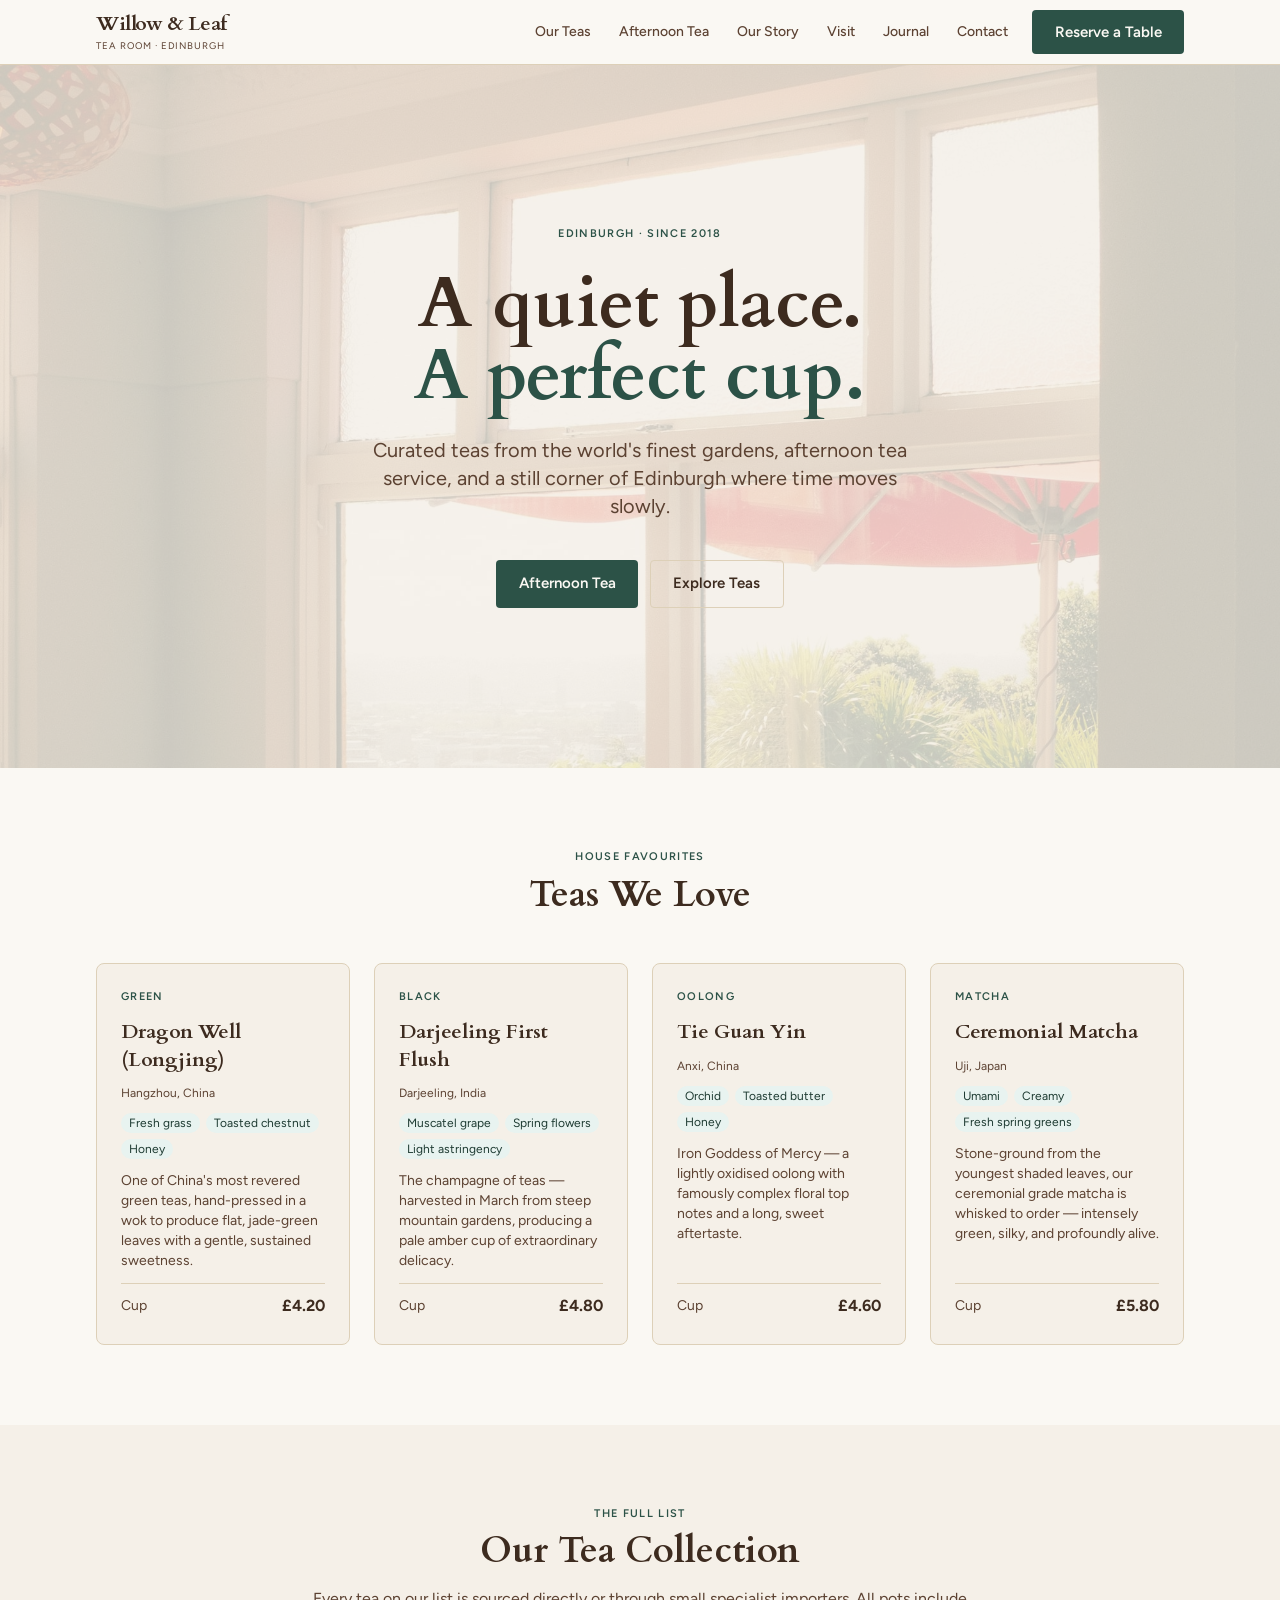
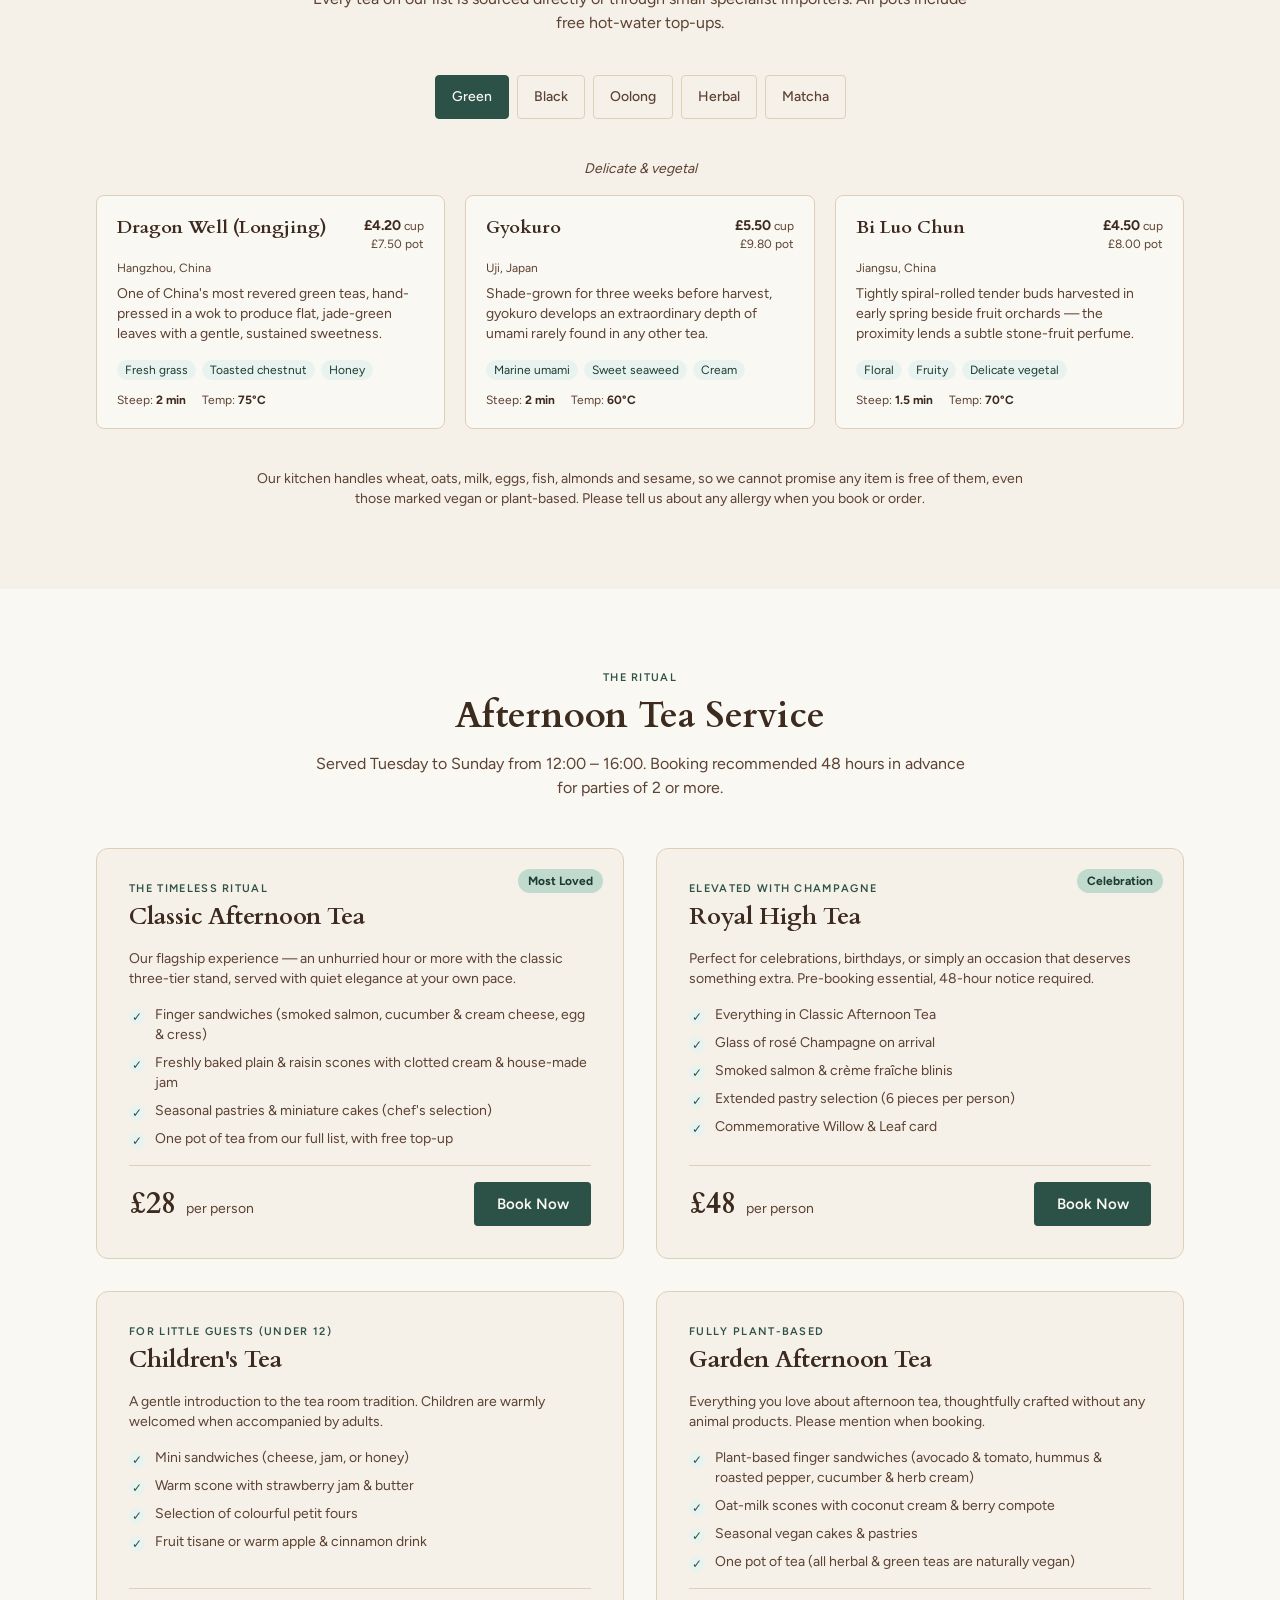
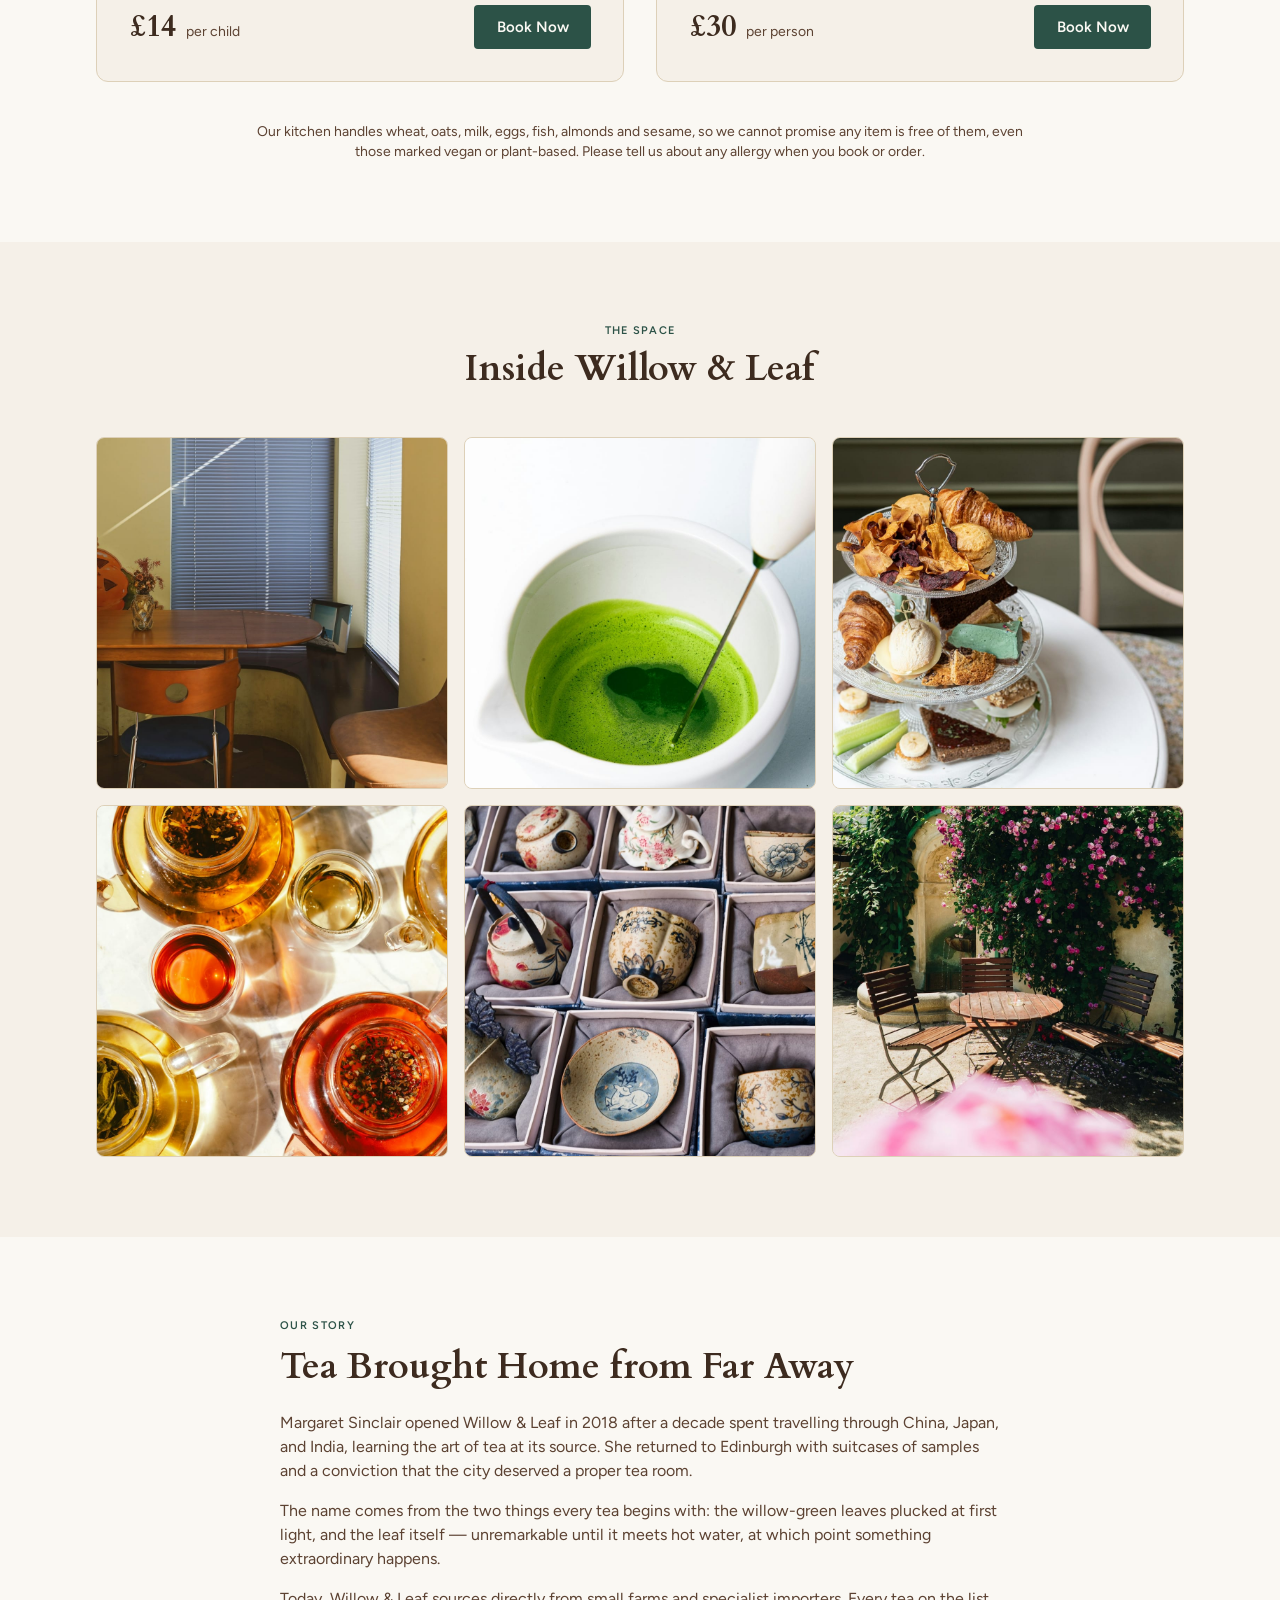
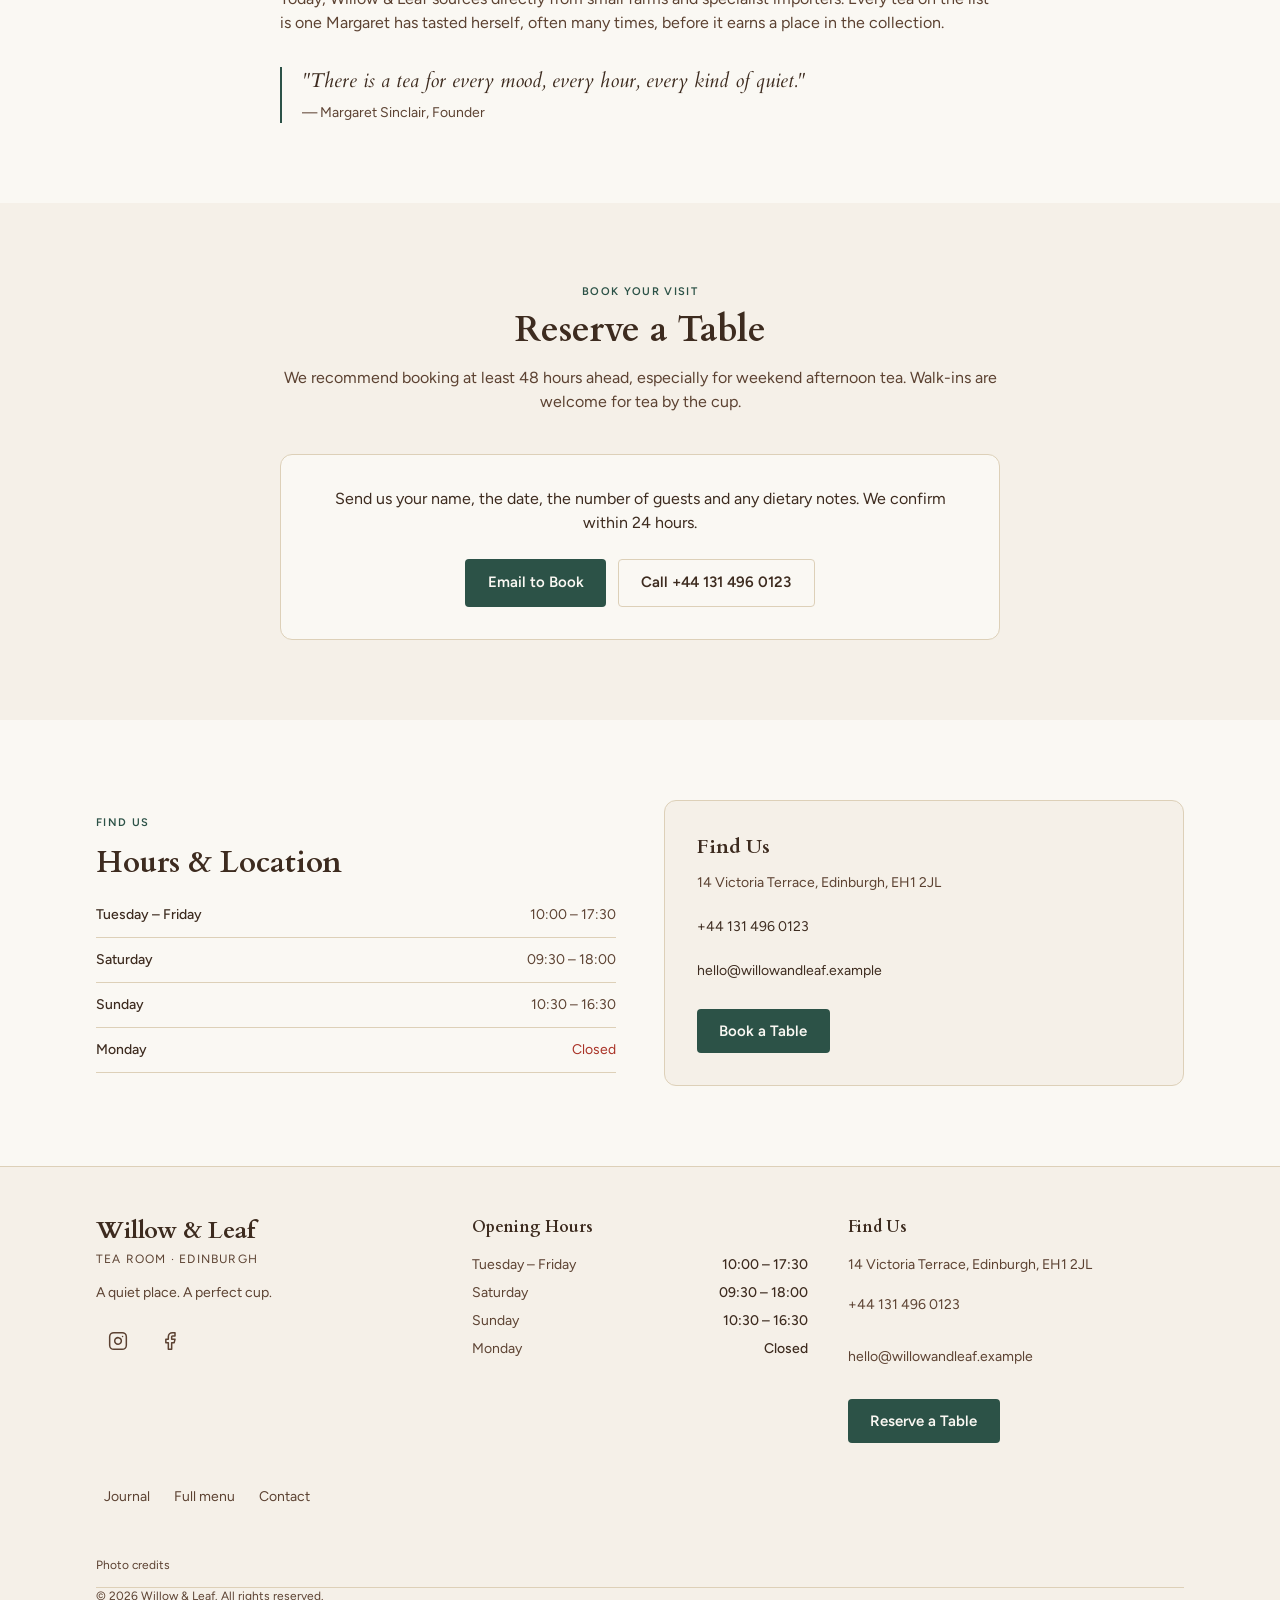
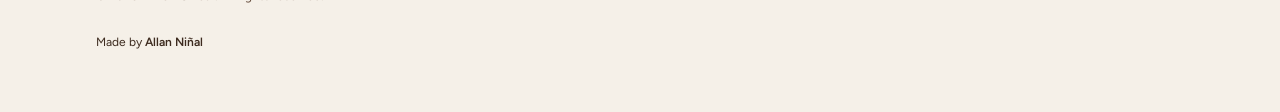
==== commit 725ea049: "1.0.1: Demo email addresses now end in .example, so none can reach a real business. The phone number" ====
--- a/index.html
+++ b/index.html
@@ -1,4 +1,4 @@
-<!DOCTYPE html><html lang="en" class="scroll-smooth"> <head><meta charset="utf-8"><meta name="viewport" content="width=device-width, initial-scale=1, viewport-fit=cover"><meta name="theme-color" content="#FAF8F3"><title>The Willow &amp; Leaf Tea Room — Afternoon Tea &amp; Rare Teas</title><meta name="description" content="A serene Edinburgh tea room: curated green, black, oolong, herbal and matcha teas, and afternoon tea sets."><link rel="canonical" href="https://example.com/"><meta name="robots" content="index, follow"><meta name="author" content="Willow &#38; Leaf"><!-- Open Graph --><meta property="og:title" content="The Willow &#38; Leaf Tea Room — Afternoon Tea &#38; Rare Teas"><meta property="og:description" content="A serene Edinburgh tea room: curated green, black, oolong, herbal and matcha teas, and afternoon tea sets."><meta property="og:url" content="https://example.com/"><meta property="og:type" content="website"><meta property="og:site_name" content="The Willow &#38; Leaf Tea Room — Afternoon Tea &#38; Rare Teas"><meta property="og:locale" content="en_GB"><meta property="og:image" content="https://example.com/og-image.png"><meta property="og:image:type" content="image/png"><meta property="og:image:width" content="1200"><meta property="og:image:height" content="630"><meta property="og:image:alt" content="The Willow &#38; Leaf Tea Room — A quiet place. A perfect cup."><!-- Twitter / X --><meta name="twitter:card" content="summary_large_image"><meta name="twitter:title" content="The Willow &#38; Leaf Tea Room — Afternoon Tea &#38; Rare Teas"><meta name="twitter:description" content="A serene Edinburgh tea room: curated green, black, oolong, herbal and matcha teas, and afternoon tea sets."><meta name="twitter:image" content="https://example.com/og-image.png"><link rel="icon" href="./favicon.svg" type="image/svg+xml"><link rel="apple-touch-icon" href="./favicon.svg"><script type="application/ld+json">{"@context":"https://schema.org","@type":"CafeOrCoffeeShop","name":"The Willow & Leaf Tea Room","description":"A serene Edinburgh tea room: curated green, black, oolong, herbal and matcha teas, and afternoon tea sets.","url":"https://example.com/","telephone":"+44 131 220 4501","email":"hello@willowandleaf.co.uk","address":{"@type":"PostalAddress","streetAddress":"14 Victoria Terrace","addressLocality":"Edinburgh","addressRegion":"Scotland","postalCode":"EH1 2JL","addressCountry":"GB"},"geo":{"@type":"GeoCoordinates","latitude":55.949,"longitude":-3.1921},"openingHoursSpecification":[{"@type":"OpeningHoursSpecification","dayOfWeek":["Tuesday","Wednesday","Thursday","Friday"],"opens":"10:00","closes":"17:30"},{"@type":"OpeningHoursSpecification","dayOfWeek":"Saturday","opens":"09:30","closes":"18:00"},{"@type":"OpeningHoursSpecification","dayOfWeek":"Sunday","opens":"10:30","closes":"16:30"}],"hasMenu":"https://example.com/#teas","servesCuisine":"Tea Room","priceRange":"££","image":"https://example.com/og-image.png"}</script><script type="application/ld+json">{"@context":"https://schema.org","@type":"WebSite","name":"The Willow & Leaf Tea Room — Afternoon Tea & Rare Teas","url":"https://example.com/","description":"A serene Edinburgh tea room: curated green, black, oolong, herbal and matcha teas, and afternoon tea sets."}</script><link rel="stylesheet" href="./assets/index.BjaUnk6a.css"><script type="module">const a=document.querySelectorAll(".tea-tab");a.forEach(r=>{r.addEventListener("click",()=>{const o=r.dataset.category;o&&(a.forEach(e=>{const t=e.dataset.category===o;e.setAttribute("aria-selected",String(t)),t?(e.classList.add("tab-active"),e.style.borderColor="",e.style.color=""):(e.classList.remove("tab-active"),e.style.borderColor="var(--color-border)",e.style.color="var(--color-text-muted)")}),document.querySelectorAll('[role="tabpanel"]').forEach(e=>{const t=e;t.classList.toggle("hidden",t.id!==`panel-${o}`)}))})});
+<!DOCTYPE html><html lang="en" class="scroll-smooth"> <head><meta charset="utf-8"><meta name="viewport" content="width=device-width, initial-scale=1, viewport-fit=cover"><meta name="theme-color" content="#FAF8F3"><title>The Willow &amp; Leaf Tea Room — Afternoon Tea &amp; Rare Teas</title><meta name="description" content="A serene Edinburgh tea room: curated green, black, oolong, herbal and matcha teas, and afternoon tea sets."><link rel="canonical" href="https://example.com/"><meta name="robots" content="index, follow"><meta name="author" content="Willow &#38; Leaf"><!-- Open Graph --><meta property="og:title" content="The Willow &#38; Leaf Tea Room — Afternoon Tea &#38; Rare Teas"><meta property="og:description" content="A serene Edinburgh tea room: curated green, black, oolong, herbal and matcha teas, and afternoon tea sets."><meta property="og:url" content="https://example.com/"><meta property="og:type" content="website"><meta property="og:site_name" content="The Willow &#38; Leaf Tea Room — Afternoon Tea &#38; Rare Teas"><meta property="og:locale" content="en_GB"><meta property="og:image" content="https://example.com/og-image.png"><meta property="og:image:type" content="image/png"><meta property="og:image:width" content="1200"><meta property="og:image:height" content="630"><meta property="og:image:alt" content="The Willow &#38; Leaf Tea Room — A quiet place. A perfect cup."><!-- Twitter / X --><meta name="twitter:card" content="summary_large_image"><meta name="twitter:title" content="The Willow &#38; Leaf Tea Room — Afternoon Tea &#38; Rare Teas"><meta name="twitter:description" content="A serene Edinburgh tea room: curated green, black, oolong, herbal and matcha teas, and afternoon tea sets."><meta name="twitter:image" content="https://example.com/og-image.png"><link rel="icon" href="./favicon.svg" type="image/svg+xml"><link rel="apple-touch-icon" href="./favicon.svg"><script type="application/ld+json">{"@context":"https://schema.org","@type":"CafeOrCoffeeShop","name":"The Willow & Leaf Tea Room","description":"A serene Edinburgh tea room: curated green, black, oolong, herbal and matcha teas, and afternoon tea sets.","url":"https://example.com/","telephone":"+44 131 496 0123","email":"hello@willowandleaf.example","address":{"@type":"PostalAddress","streetAddress":"14 Victoria Terrace","addressLocality":"Edinburgh","addressRegion":"Scotland","postalCode":"EH1 2JL","addressCountry":"GB"},"geo":{"@type":"GeoCoordinates","latitude":55.949,"longitude":-3.1921},"openingHoursSpecification":[{"@type":"OpeningHoursSpecification","dayOfWeek":["Tuesday","Wednesday","Thursday","Friday"],"opens":"10:00","closes":"17:30"},{"@type":"OpeningHoursSpecification","dayOfWeek":"Saturday","opens":"09:30","closes":"18:00"},{"@type":"OpeningHoursSpecification","dayOfWeek":"Sunday","opens":"10:30","closes":"16:30"}],"hasMenu":"https://example.com/#teas","servesCuisine":"Tea Room","priceRange":"££","image":"https://example.com/og-image.png"}</script><script type="application/ld+json">{"@context":"https://schema.org","@type":"WebSite","name":"The Willow & Leaf Tea Room — Afternoon Tea & Rare Teas","url":"https://example.com/","description":"A serene Edinburgh tea room: curated green, black, oolong, herbal and matcha teas, and afternoon tea sets."}</script><link rel="stylesheet" href="./assets/index.BjaUnk6a.css"><script type="module">const a=document.querySelectorAll(".tea-tab");a.forEach(r=>{r.addEventListener("click",()=>{const o=r.dataset.category;o&&(a.forEach(e=>{const t=e.dataset.category===o;e.setAttribute("aria-selected",String(t)),t?(e.classList.add("tab-active"),e.style.borderColor="",e.style.color=""):(e.classList.remove("tab-active"),e.style.borderColor="var(--color-border)",e.style.color="var(--color-text-muted)")}),document.querySelectorAll('[role="tabpanel"]').forEach(e=>{const t=e;t.classList.toggle("hidden",t.id!==`panel-${o}`)}))})});
 </script></head> <body class="min-h-screen flex flex-col antialiased"> <header class="sticky top-0 z-50" style="background-color: var(--color-bg); border-bottom: 1px solid var(--color-border);" data-astro-cid-ctg3m53h> <div class="container-x" data-astro-cid-ctg3m53h> <div class="flex items-center justify-between h-16 gap-4" data-astro-cid-ctg3m53h> <!-- Wordmark --> <a href="./index.html" class="flex flex-col justify-center leading-none" style="min-height: 44px;" aria-label="Willow & Leaf Tea Room — home" data-astro-cid-ctg3m53h> <span class="font-display text-xl font-bold tracking-tight" style="color: var(--color-text);" data-astro-cid-ctg3m53h>Willow &amp; Leaf</span> <span class="text-xs font-sans tracking-widest uppercase" style="color: var(--color-text-muted); font-size: 0.6rem;" data-astro-cid-ctg3m53h>Tea Room &middot; Edinburgh</span> </a> <!-- Desktop nav --> <nav class="desktop-nav" aria-label="Main navigation" data-astro-cid-ctg3m53h> <a href="./index.html#teas" class="nav-link" data-astro-cid-ctg3m53h>Our Teas</a><a href="./index.html#afternoon-tea" class="nav-link" data-astro-cid-ctg3m53h>Afternoon Tea</a><a href="./index.html#story" class="nav-link" data-astro-cid-ctg3m53h>Our Story</a><a href="./index.html#reservations" class="nav-link" data-astro-cid-ctg3m53h>Visit</a><a href="./journal/index.html" class="nav-link" data-astro-cid-ctg3m53h>Journal</a><a href="./contact/index.html" class="nav-link" data-astro-cid-ctg3m53h>Contact</a> <a href="./index.html#reservations" class="btn-primary text-sm" style="min-height: 44px;" data-astro-cid-ctg3m53h>Reserve a Table</a> </nav> <!-- Phone: menu (no JavaScript) --> <details class="mobile-menu" data-astro-cid-ctg3m53h> <summary aria-label="Menu" data-astro-cid-ctg3m53h>Menu</summary> <nav aria-label="Mobile navigation" data-astro-cid-ctg3m53h> <a href="./index.html#teas" data-astro-cid-ctg3m53h>Our Teas</a><a href="./index.html#afternoon-tea" data-astro-cid-ctg3m53h>Afternoon Tea</a><a href="./index.html#story" data-astro-cid-ctg3m53h>Our Story</a><a href="./index.html#reservations" data-astro-cid-ctg3m53h>Visit</a><a href="./journal/index.html" data-astro-cid-ctg3m53h>Journal</a><a href="./contact/index.html" data-astro-cid-ctg3m53h>Contact</a> <a href="./index.html#reservations" class="mobile-menu__cta" data-astro-cid-ctg3m53h>Reserve a Table</a> </nav> </details> </div> </div> </header>  <main id="main-content" class="flex-1">   <section id="hero" aria-label="Hero" class="relative flex flex-col items-center justify-center text-center py-28 md:py-40 overflow-hidden" style="background-color: var(--color-surface);"> <!-- A photo of the room behind a light, airy scrim so dark text stays legible --> <img src="./images/hero.jpg" alt="Sunlit interior of the tea room" width="2000" height="1150" fetchpriority="high" decoding="async" style="position:absolute; inset:0; width:100%; height:100%; object-fit:cover;"> <div aria-hidden="true" style="position:absolute; inset:0; background-color:rgba(245,240,232,0.82);"></div> <div class="container-narrow relative z-10"> <p class="label-eyebrow mb-6">Edinburgh · Since 2018</p> <h1 id="hero-heading" class="font-display text-5xl sm:text-6xl md:text-7xl font-bold leading-tight mb-6" style="color: var(--color-text);">
 A quiet place.<br> <em class="not-italic" style="color: var(--color-accent);">A perfect cup.</em> </h1> <p class="text-lg sm:text-xl max-w-xl mx-auto mb-10" style="color: var(--color-text-muted);">
 Curated teas from the world's finest gardens, afternoon tea service, and a still corner of Edinburgh where time moves slowly.
@@ -18,7 +18,7 @@
 We recommend booking at least 48 hours ahead, especially for weekend afternoon tea. Walk-ins are welcome for tea by the cup.
 </p> </div> <div class="rounded-xl p-8 text-center" style="background-color: var(--color-bg); border: 1px solid var(--color-border);"> <p class="text-base" style="color: var(--color-text);">
 Send us your name, the date, the number of guests and any dietary notes. We confirm within 24 hours.
-</p> <div class="flex flex-wrap gap-3 justify-center mt-6"> <a href="mailto:hello@willowandleaf.co.uk?subject=Table%20reservation" class="btn-primary">Email to Book</a> <a href="tel:+441312204501" class="btn-ghost">Call +44 131 220 4501</a> </div> </div> </div> </section>  <section id="location" aria-labelledby="location-heading" class="py-20" style="background-color: var(--color-bg);"> <div class="container-x"> <div class="grid grid-cols-1 md:grid-cols-2 gap-12 items-center"> <div> <p class="label-eyebrow mb-3">Find Us</p> <h2 id="location-heading" class="font-display text-3xl font-bold mb-6" style="color: var(--color-text);">Hours &amp; Location</h2> <dl class="space-y-3"> <div class="flex justify-between gap-4 pb-3 border-b" style="border-color: var(--color-border);"> <dt class="font-medium text-sm" style="color: var(--color-text);">Tuesday – Friday</dt> <dd class="text-sm" style="color: var(--color-text-muted);">10:00 – 17:30</dd> </div><div class="flex justify-between gap-4 pb-3 border-b" style="border-color: var(--color-border);"> <dt class="font-medium text-sm" style="color: var(--color-text);">Saturday</dt> <dd class="text-sm" style="color: var(--color-text-muted);">09:30 – 18:00</dd> </div><div class="flex justify-between gap-4 pb-3 border-b" style="border-color: var(--color-border);"> <dt class="font-medium text-sm" style="color: var(--color-text);">Sunday</dt> <dd class="text-sm" style="color: var(--color-text-muted);">10:30 – 16:30</dd> </div><div class="flex justify-between gap-4 pb-3 border-b" style="border-color: var(--color-border);"> <dt class="font-medium text-sm" style="color: var(--color-text);">Monday</dt> <dd class="text-sm" style="color: #A93226;">Closed</dd> </div> </dl> </div> <div class="rounded-xl p-8" style="background-color: var(--color-surface); border: 1px solid var(--color-border);"> <h3 class="font-display text-xl font-bold mb-3" style="color: var(--color-text);">Find Us</h3> <p class="text-sm" style="color: var(--color-text-muted);">14 Victoria Terrace, Edinburgh, EH1 2JL</p> <p class="mt-3"> <a href="tel:+441312204501" class="text-sm hover:underline" style="color: var(--color-text); display:inline-flex; align-items:center; min-height:44px;">+44 131 220 4501</a><br> <a href="mailto:hello@willowandleaf.co.uk" class="text-sm hover:underline" style="color: var(--color-text); display:inline-flex; align-items:center; min-height:44px;">hello@willowandleaf.co.uk</a> </p> <div class="mt-4"><a href="#reservations" class="btn-primary text-sm">Book a Table</a></div> </div> </div> </div> </section>  </main> <footer style="background-color: var(--color-surface); border-top: 1px solid var(--color-border);" data-astro-cid-gcn2mc3v> <div class="container-x py-12" data-astro-cid-gcn2mc3v> <div class="grid grid-cols-1 md:grid-cols-3 gap-10" data-astro-cid-gcn2mc3v> <!-- Brand --> <div data-astro-cid-gcn2mc3v> <p class="font-display text-2xl font-bold" style="color: var(--color-text);" data-astro-cid-gcn2mc3v>Willow &amp; Leaf</p> <p class="text-xs tracking-widest uppercase mt-1 mb-4" style="color: var(--color-text-muted); font-family: Figtree, sans-serif;" data-astro-cid-gcn2mc3v>Tea Room · Edinburgh</p> <p class="text-sm" style="color: var(--color-text-muted);" data-astro-cid-gcn2mc3v>A quiet place. A perfect cup.</p> <div class="flex gap-2 mt-4" data-astro-cid-gcn2mc3v> <a href="https://instagram.com" target="_blank" rel="noopener noreferrer" aria-label="Instagram" class="hover:opacity-70 transition-opacity" style="color: var(--color-text-muted); display:inline-flex; align-items:center; justify-content:center; min-width:44px; min-height:44px;" data-astro-cid-gcn2mc3v> <!-- Instagram icon --> <svg width="20" height="20" viewBox="0 0 24 24" fill="none" stroke="currentColor" stroke-width="1.8" stroke-linecap="round" stroke-linejoin="round" aria-hidden="true" data-astro-cid-gcn2mc3v> <rect x="2" y="2" width="20" height="20" rx="5" ry="5" data-astro-cid-gcn2mc3v></rect><path d="M16 11.37A4 4 0 1 1 12.63 8 4 4 0 0 1 16 11.37z" data-astro-cid-gcn2mc3v></path><line x1="17.5" y1="6.5" x2="17.51" y2="6.5" data-astro-cid-gcn2mc3v></line> </svg> </a> <a href="https://facebook.com" target="_blank" rel="noopener noreferrer" aria-label="Facebook" class="hover:opacity-70 transition-opacity" style="color: var(--color-text-muted); display:inline-flex; align-items:center; justify-content:center; min-width:44px; min-height:44px;" data-astro-cid-gcn2mc3v> <svg width="20" height="20" viewBox="0 0 24 24" fill="none" stroke="currentColor" stroke-width="1.8" stroke-linecap="round" stroke-linejoin="round" aria-hidden="true" data-astro-cid-gcn2mc3v> <path d="M18 2h-3a5 5 0 0 0-5 5v3H7v4h3v8h4v-8h3l1-4h-4V7a1 1 0 0 1 1-1h3z" data-astro-cid-gcn2mc3v></path> </svg> </a> </div> </div> <!-- Hours --> <div data-astro-cid-gcn2mc3v> <h2 class="font-display text-base font-bold mb-4" style="color: var(--color-text);" data-astro-cid-gcn2mc3v>Opening Hours</h2> <dl class="space-y-2" data-astro-cid-gcn2mc3v> <div class="flex justify-between gap-4 text-sm" data-astro-cid-gcn2mc3v> <dt style="color: var(--color-text-muted);" data-astro-cid-gcn2mc3v>Tuesday – Friday</dt> <dd class="font-medium" style="color: var(--color-text);" data-astro-cid-gcn2mc3v>10:00 – 17:30</dd> </div><div class="flex justify-between gap-4 text-sm" data-astro-cid-gcn2mc3v> <dt style="color: var(--color-text-muted);" data-astro-cid-gcn2mc3v>Saturday</dt> <dd class="font-medium" style="color: var(--color-text);" data-astro-cid-gcn2mc3v>09:30 – 18:00</dd> </div><div class="flex justify-between gap-4 text-sm" data-astro-cid-gcn2mc3v> <dt style="color: var(--color-text-muted);" data-astro-cid-gcn2mc3v>Sunday</dt> <dd class="font-medium" style="color: var(--color-text);" data-astro-cid-gcn2mc3v>10:30 – 16:30</dd> </div><div class="flex justify-between gap-4 text-sm" data-astro-cid-gcn2mc3v> <dt style="color: var(--color-text-muted);" data-astro-cid-gcn2mc3v>Monday</dt> <dd class="font-medium" style="color: var(--color-text);" data-astro-cid-gcn2mc3v>Closed</dd> </div> </dl> </div> <!-- Contact --> <div data-astro-cid-gcn2mc3v> <h2 class="font-display text-base font-bold mb-4" style="color: var(--color-text);" data-astro-cid-gcn2mc3v>Find Us</h2> <address class="not-italic space-y-2 text-sm" style="color: var(--color-text-muted);" data-astro-cid-gcn2mc3v> <p data-astro-cid-gcn2mc3v>14 Victoria Terrace, Edinburgh, EH1 2JL</p> <p data-astro-cid-gcn2mc3v> <a href="tel:+441312204501" class="hover:underline" style="color: var(--color-text-muted); display:inline-flex; align-items:center; min-height:44px;" data-astro-cid-gcn2mc3v>+44 131 220 4501</a> </p> <p data-astro-cid-gcn2mc3v> <a href="mailto:hello@willowandleaf.co.uk" class="hover:underline" style="color: var(--color-text-muted); display:inline-flex; align-items:center; min-height:44px;" data-astro-cid-gcn2mc3v>hello@willowandleaf.co.uk</a> </p> </address> <div class="mt-5" data-astro-cid-gcn2mc3v> <a href="./index.html#reservations" class="btn-primary text-sm" data-astro-cid-gcn2mc3v>Reserve a Table</a> </div> </div> </div> <nav aria-label="Pages" class="mt-8 text-sm flex flex-wrap gap-x-2" data-astro-cid-gcn2mc3v> <a href="./journal/index.html" style="color: var(--color-text-muted); padding: 0 0.5rem; display:inline-flex; align-items:center; min-height:44px;" data-astro-cid-gcn2mc3v>Journal</a> <a href="./menu/index.html" style="color: var(--color-text-muted); padding: 0 0.5rem; display:inline-flex; align-items:center; min-height:44px;" data-astro-cid-gcn2mc3v>Full menu</a> <a href="./contact/index.html" style="color: var(--color-text-muted); padding: 0 0.5rem; display:inline-flex; align-items:center; min-height:44px;" data-astro-cid-gcn2mc3v>Contact</a> </nav> <!-- Photo credits. Required while you use the demo photos (Unsplash asks for
+</p> <div class="flex flex-wrap gap-3 justify-center mt-6"> <a href="mailto:hello@willowandleaf.example?subject=Table%20reservation" class="btn-primary">Email to Book</a> <a href="tel:+441314960123" class="btn-ghost">Call +44 131 496 0123</a> </div> </div> </div> </section>  <section id="location" aria-labelledby="location-heading" class="py-20" style="background-color: var(--color-bg);"> <div class="container-x"> <div class="grid grid-cols-1 md:grid-cols-2 gap-12 items-center"> <div> <p class="label-eyebrow mb-3">Find Us</p> <h2 id="location-heading" class="font-display text-3xl font-bold mb-6" style="color: var(--color-text);">Hours &amp; Location</h2> <dl class="space-y-3"> <div class="flex justify-between gap-4 pb-3 border-b" style="border-color: var(--color-border);"> <dt class="font-medium text-sm" style="color: var(--color-text);">Tuesday – Friday</dt> <dd class="text-sm" style="color: var(--color-text-muted);">10:00 – 17:30</dd> </div><div class="flex justify-between gap-4 pb-3 border-b" style="border-color: var(--color-border);"> <dt class="font-medium text-sm" style="color: var(--color-text);">Saturday</dt> <dd class="text-sm" style="color: var(--color-text-muted);">09:30 – 18:00</dd> </div><div class="flex justify-between gap-4 pb-3 border-b" style="border-color: var(--color-border);"> <dt class="font-medium text-sm" style="color: var(--color-text);">Sunday</dt> <dd class="text-sm" style="color: var(--color-text-muted);">10:30 – 16:30</dd> </div><div class="flex justify-between gap-4 pb-3 border-b" style="border-color: var(--color-border);"> <dt class="font-medium text-sm" style="color: var(--color-text);">Monday</dt> <dd class="text-sm" style="color: #A93226;">Closed</dd> </div> </dl> </div> <div class="rounded-xl p-8" style="background-color: var(--color-surface); border: 1px solid var(--color-border);"> <h3 class="font-display text-xl font-bold mb-3" style="color: var(--color-text);">Find Us</h3> <p class="text-sm" style="color: var(--color-text-muted);">14 Victoria Terrace, Edinburgh, EH1 2JL</p> <p class="mt-3"> <a href="tel:+441314960123" class="text-sm hover:underline" style="color: var(--color-text); display:inline-flex; align-items:center; min-height:44px;">+44 131 496 0123</a><br> <a href="mailto:hello@willowandleaf.example" class="text-sm hover:underline" style="color: var(--color-text); display:inline-flex; align-items:center; min-height:44px;">hello@willowandleaf.example</a> </p> <div class="mt-4"><a href="#reservations" class="btn-primary text-sm">Book a Table</a></div> </div> </div> </div> </section>  </main> <footer style="background-color: var(--color-surface); border-top: 1px solid var(--color-border);" data-astro-cid-gcn2mc3v> <div class="container-x py-12" data-astro-cid-gcn2mc3v> <div class="grid grid-cols-1 md:grid-cols-3 gap-10" data-astro-cid-gcn2mc3v> <!-- Brand --> <div data-astro-cid-gcn2mc3v> <p class="font-display text-2xl font-bold" style="color: var(--color-text);" data-astro-cid-gcn2mc3v>Willow &amp; Leaf</p> <p class="text-xs tracking-widest uppercase mt-1 mb-4" style="color: var(--color-text-muted); font-family: Figtree, sans-serif;" data-astro-cid-gcn2mc3v>Tea Room · Edinburgh</p> <p class="text-sm" style="color: var(--color-text-muted);" data-astro-cid-gcn2mc3v>A quiet place. A perfect cup.</p> <div class="flex gap-2 mt-4" data-astro-cid-gcn2mc3v> <a href="https://instagram.com" target="_blank" rel="noopener noreferrer" aria-label="Instagram" class="hover:opacity-70 transition-opacity" style="color: var(--color-text-muted); display:inline-flex; align-items:center; justify-content:center; min-width:44px; min-height:44px;" data-astro-cid-gcn2mc3v> <!-- Instagram icon --> <svg width="20" height="20" viewBox="0 0 24 24" fill="none" stroke="currentColor" stroke-width="1.8" stroke-linecap="round" stroke-linejoin="round" aria-hidden="true" data-astro-cid-gcn2mc3v> <rect x="2" y="2" width="20" height="20" rx="5" ry="5" data-astro-cid-gcn2mc3v></rect><path d="M16 11.37A4 4 0 1 1 12.63 8 4 4 0 0 1 16 11.37z" data-astro-cid-gcn2mc3v></path><line x1="17.5" y1="6.5" x2="17.51" y2="6.5" data-astro-cid-gcn2mc3v></line> </svg> </a> <a href="https://facebook.com" target="_blank" rel="noopener noreferrer" aria-label="Facebook" class="hover:opacity-70 transition-opacity" style="color: var(--color-text-muted); display:inline-flex; align-items:center; justify-content:center; min-width:44px; min-height:44px;" data-astro-cid-gcn2mc3v> <svg width="20" height="20" viewBox="0 0 24 24" fill="none" stroke="currentColor" stroke-width="1.8" stroke-linecap="round" stroke-linejoin="round" aria-hidden="true" data-astro-cid-gcn2mc3v> <path d="M18 2h-3a5 5 0 0 0-5 5v3H7v4h3v8h4v-8h3l1-4h-4V7a1 1 0 0 1 1-1h3z" data-astro-cid-gcn2mc3v></path> </svg> </a> </div> </div> <!-- Hours --> <div data-astro-cid-gcn2mc3v> <h2 class="font-display text-base font-bold mb-4" style="color: var(--color-text);" data-astro-cid-gcn2mc3v>Opening Hours</h2> <dl class="space-y-2" data-astro-cid-gcn2mc3v> <div class="flex justify-between gap-4 text-sm" data-astro-cid-gcn2mc3v> <dt style="color: var(--color-text-muted);" data-astro-cid-gcn2mc3v>Tuesday – Friday</dt> <dd class="font-medium" style="color: var(--color-text);" data-astro-cid-gcn2mc3v>10:00 – 17:30</dd> </div><div class="flex justify-between gap-4 text-sm" data-astro-cid-gcn2mc3v> <dt style="color: var(--color-text-muted);" data-astro-cid-gcn2mc3v>Saturday</dt> <dd class="font-medium" style="color: var(--color-text);" data-astro-cid-gcn2mc3v>09:30 – 18:00</dd> </div><div class="flex justify-between gap-4 text-sm" data-astro-cid-gcn2mc3v> <dt style="color: var(--color-text-muted);" data-astro-cid-gcn2mc3v>Sunday</dt> <dd class="font-medium" style="color: var(--color-text);" data-astro-cid-gcn2mc3v>10:30 – 16:30</dd> </div><div class="flex justify-between gap-4 text-sm" data-astro-cid-gcn2mc3v> <dt style="color: var(--color-text-muted);" data-astro-cid-gcn2mc3v>Monday</dt> <dd class="font-medium" style="color: var(--color-text);" data-astro-cid-gcn2mc3v>Closed</dd> </div> </dl> </div> <!-- Contact --> <div data-astro-cid-gcn2mc3v> <h2 class="font-display text-base font-bold mb-4" style="color: var(--color-text);" data-astro-cid-gcn2mc3v>Find Us</h2> <address class="not-italic space-y-2 text-sm" style="color: var(--color-text-muted);" data-astro-cid-gcn2mc3v> <p data-astro-cid-gcn2mc3v>14 Victoria Terrace, Edinburgh, EH1 2JL</p> <p data-astro-cid-gcn2mc3v> <a href="tel:+441314960123" class="hover:underline" style="color: var(--color-text-muted); display:inline-flex; align-items:center; min-height:44px;" data-astro-cid-gcn2mc3v>+44 131 496 0123</a> </p> <p data-astro-cid-gcn2mc3v> <a href="mailto:hello@willowandleaf.example" class="hover:underline" style="color: var(--color-text-muted); display:inline-flex; align-items:center; min-height:44px;" data-astro-cid-gcn2mc3v>hello@willowandleaf.example</a> </p> </address> <div class="mt-5" data-astro-cid-gcn2mc3v> <a href="./index.html#reservations" class="btn-primary text-sm" data-astro-cid-gcn2mc3v>Reserve a Table</a> </div> </div> </div> <nav aria-label="Pages" class="mt-8 text-sm flex flex-wrap gap-x-2" data-astro-cid-gcn2mc3v> <a href="./journal/index.html" style="color: var(--color-text-muted); padding: 0 0.5rem; display:inline-flex; align-items:center; min-height:44px;" data-astro-cid-gcn2mc3v>Journal</a> <a href="./menu/index.html" style="color: var(--color-text-muted); padding: 0 0.5rem; display:inline-flex; align-items:center; min-height:44px;" data-astro-cid-gcn2mc3v>Full menu</a> <a href="./contact/index.html" style="color: var(--color-text-muted); padding: 0 0.5rem; display:inline-flex; align-items:center; min-height:44px;" data-astro-cid-gcn2mc3v>Contact</a> </nav> <!-- Photo credits. Required while you use the demo photos (Unsplash asks for
          the photographer and a link). Delete this whole <details> block once you
          have replaced the photos with your own. --> <details class="mt-6 text-xs" style="color: var(--color-text-muted);" data-photo-credits data-astro-cid-gcn2mc3v> <summary style="cursor: pointer; min-height: 44px; display: flex; align-items: center;" data-astro-cid-gcn2mc3v>Photo credits</summary> <p class="mt-2" data-astro-cid-gcn2mc3v>
 Demo photographs from <a href="https://unsplash.com/?utm_source=allanninal_dev&utm_medium=referral" style="text-decoration: underline;" data-astro-cid-gcn2mc3v>Unsplash</a>. Replace them, and these credits, with your own before launch.
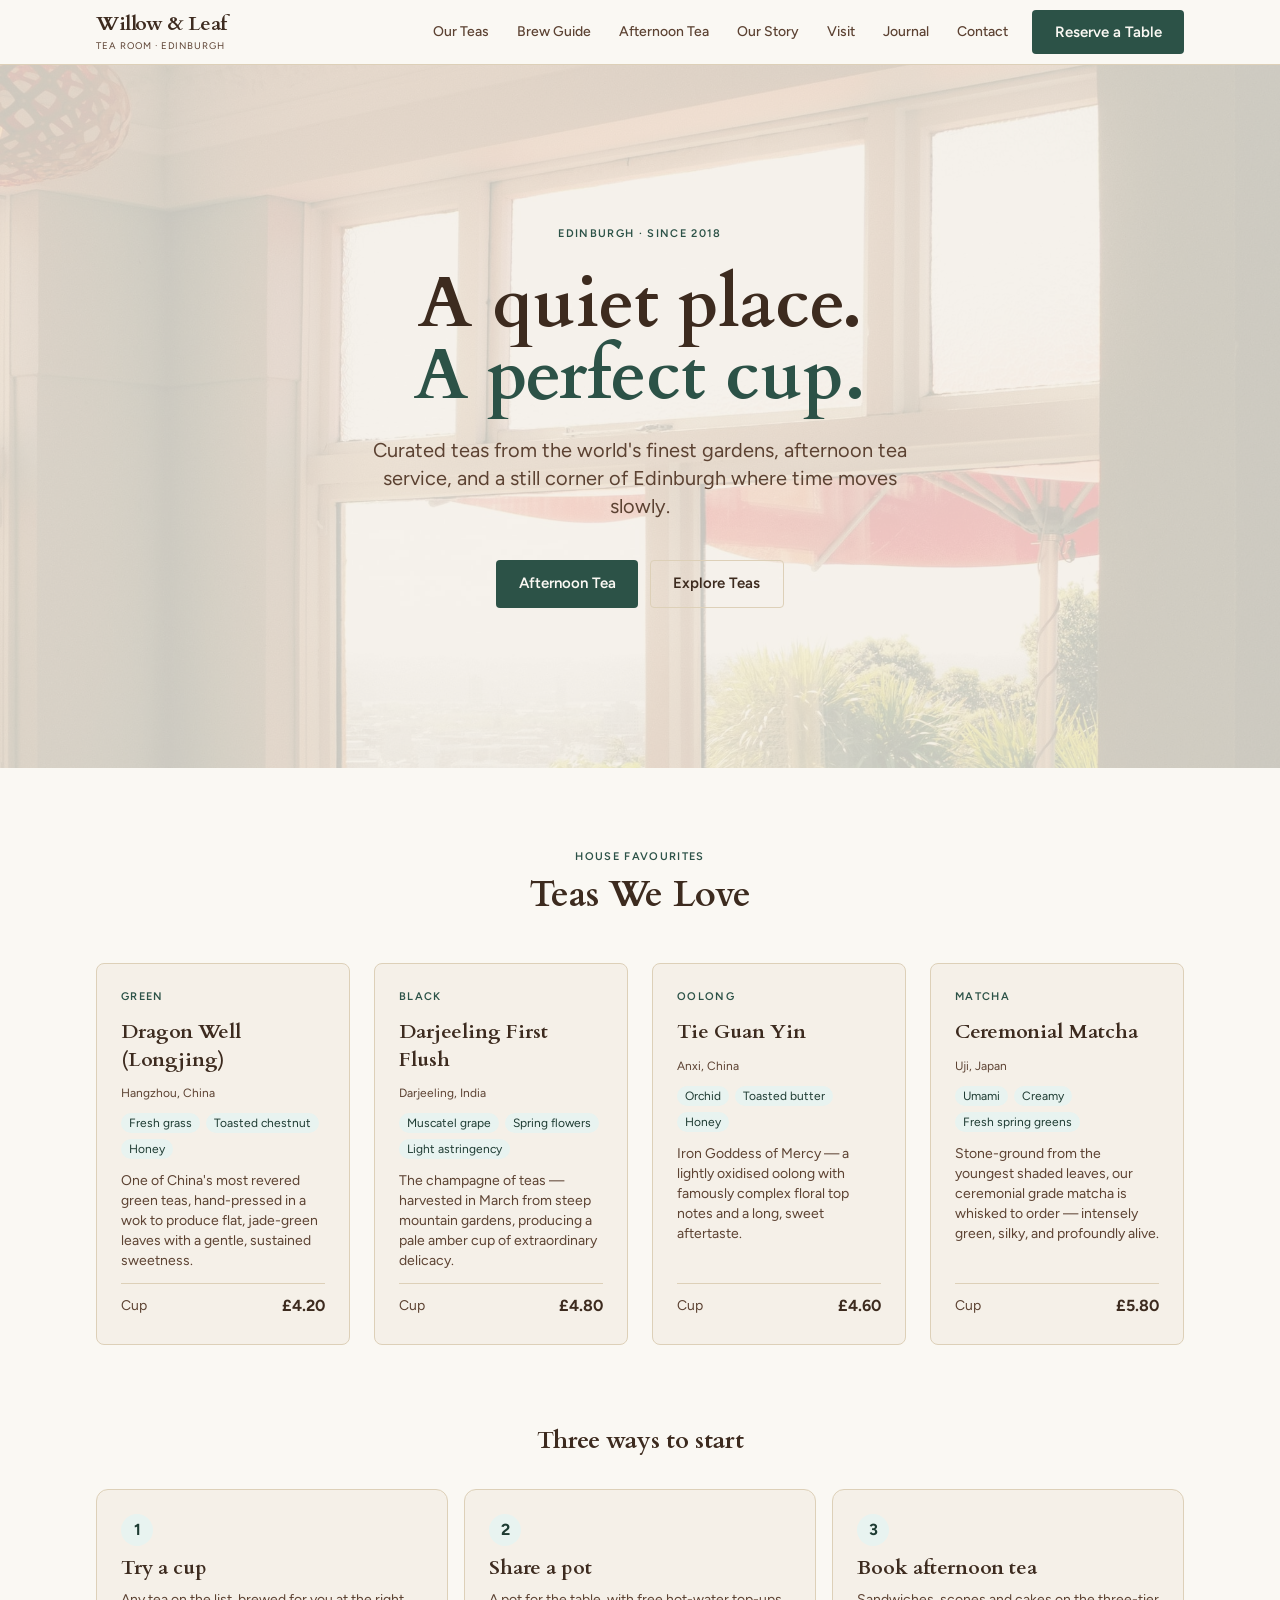
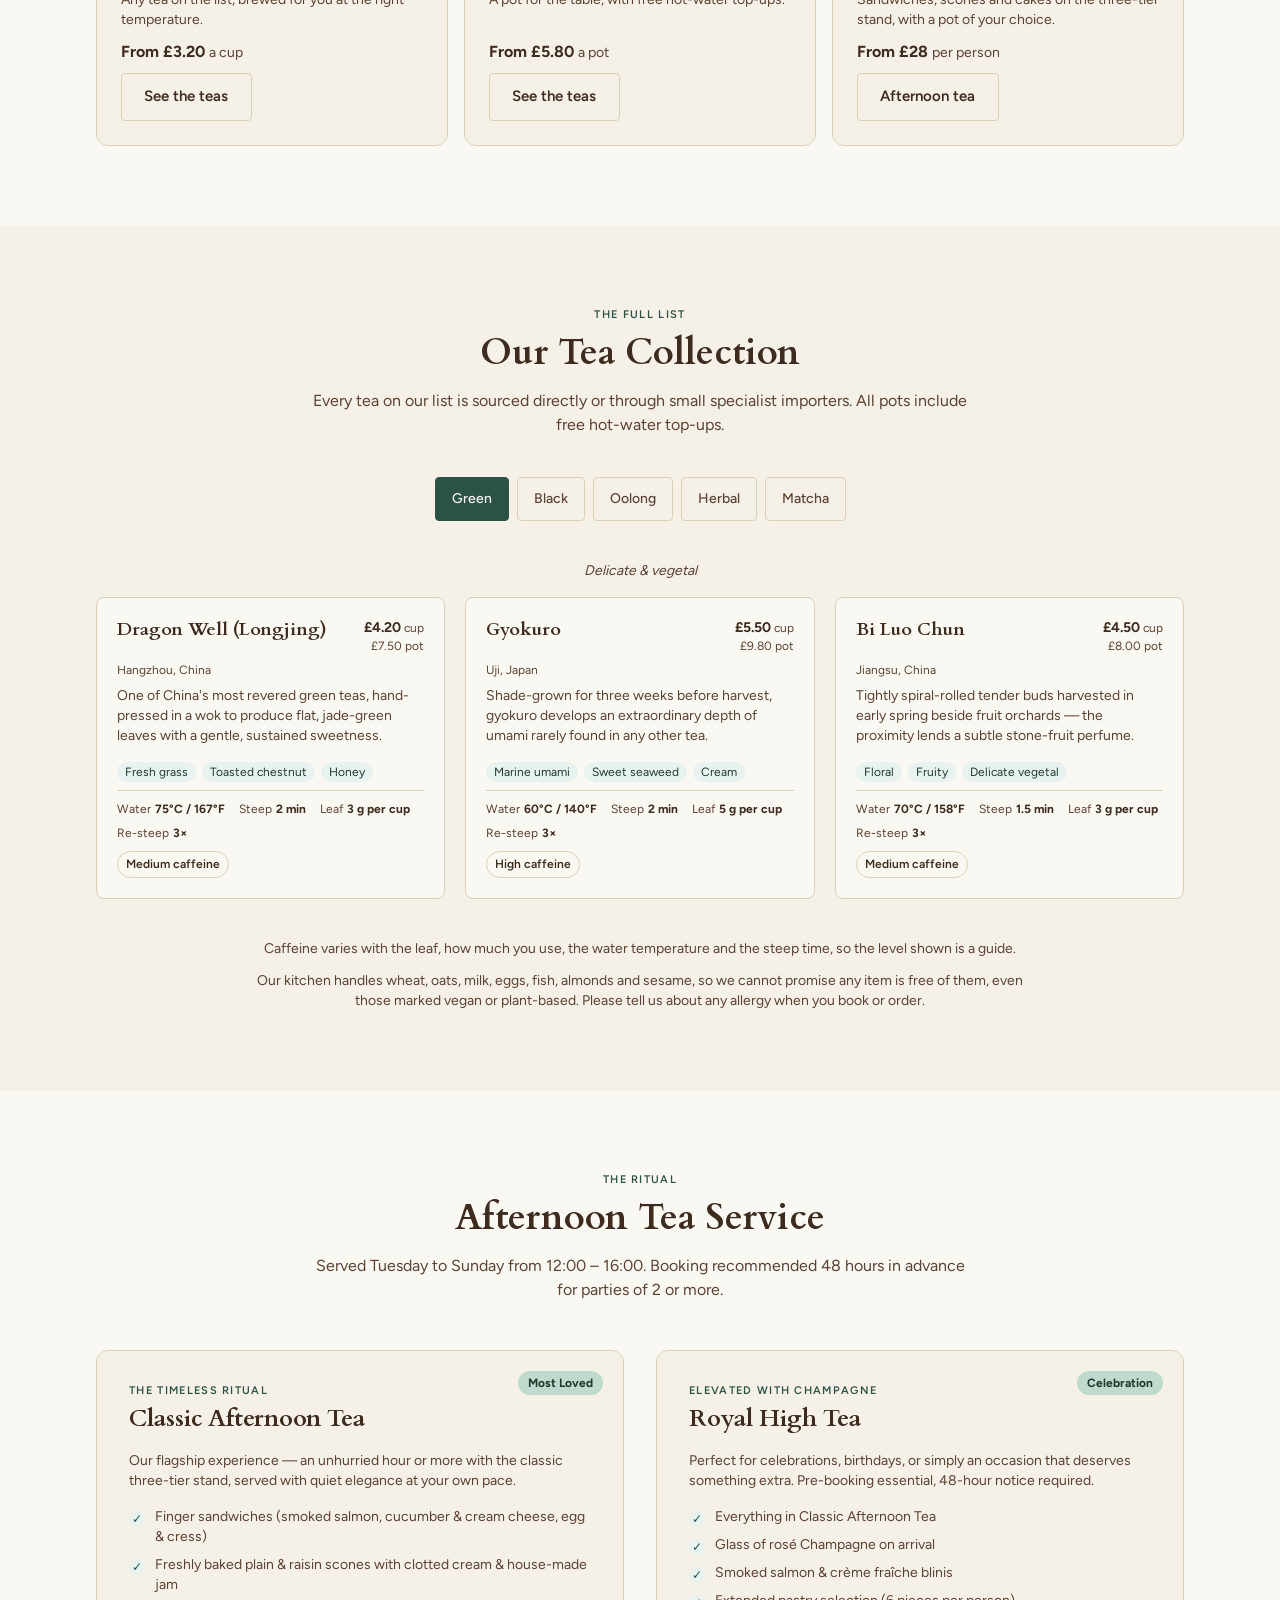
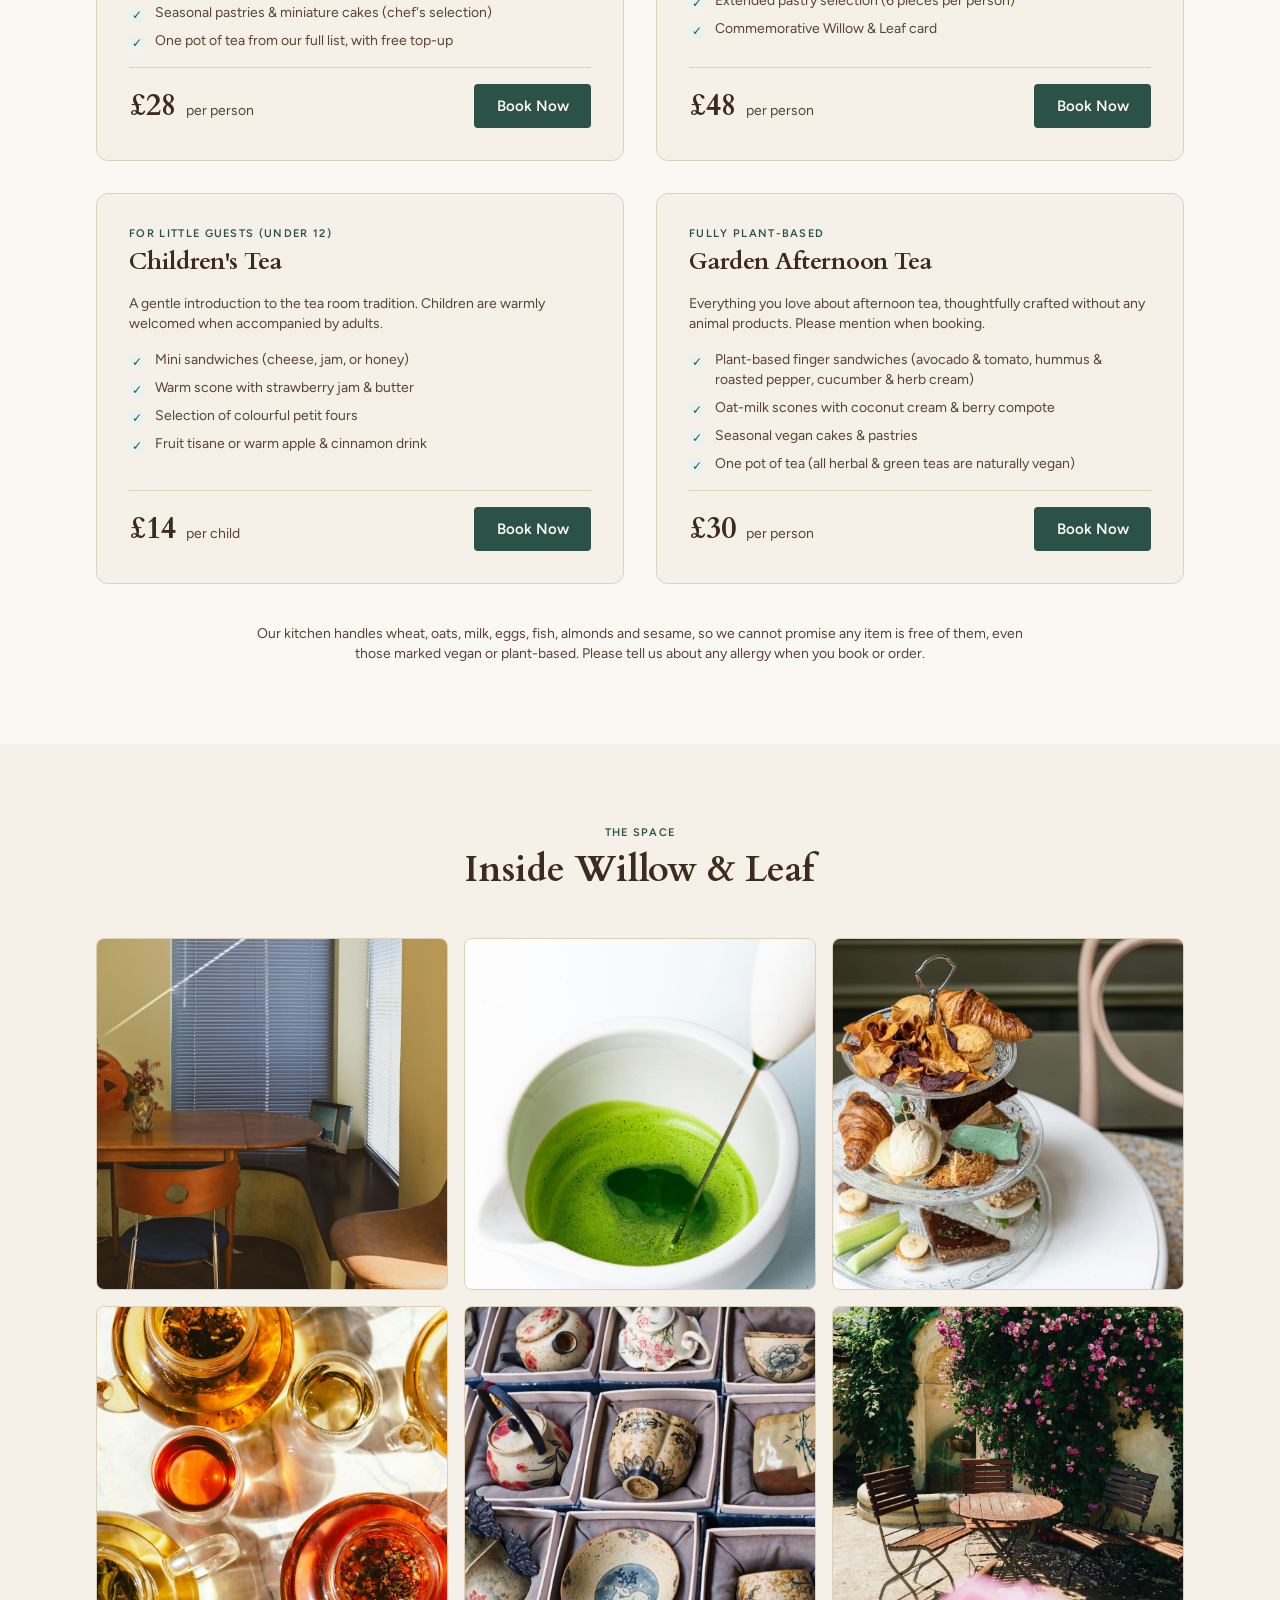
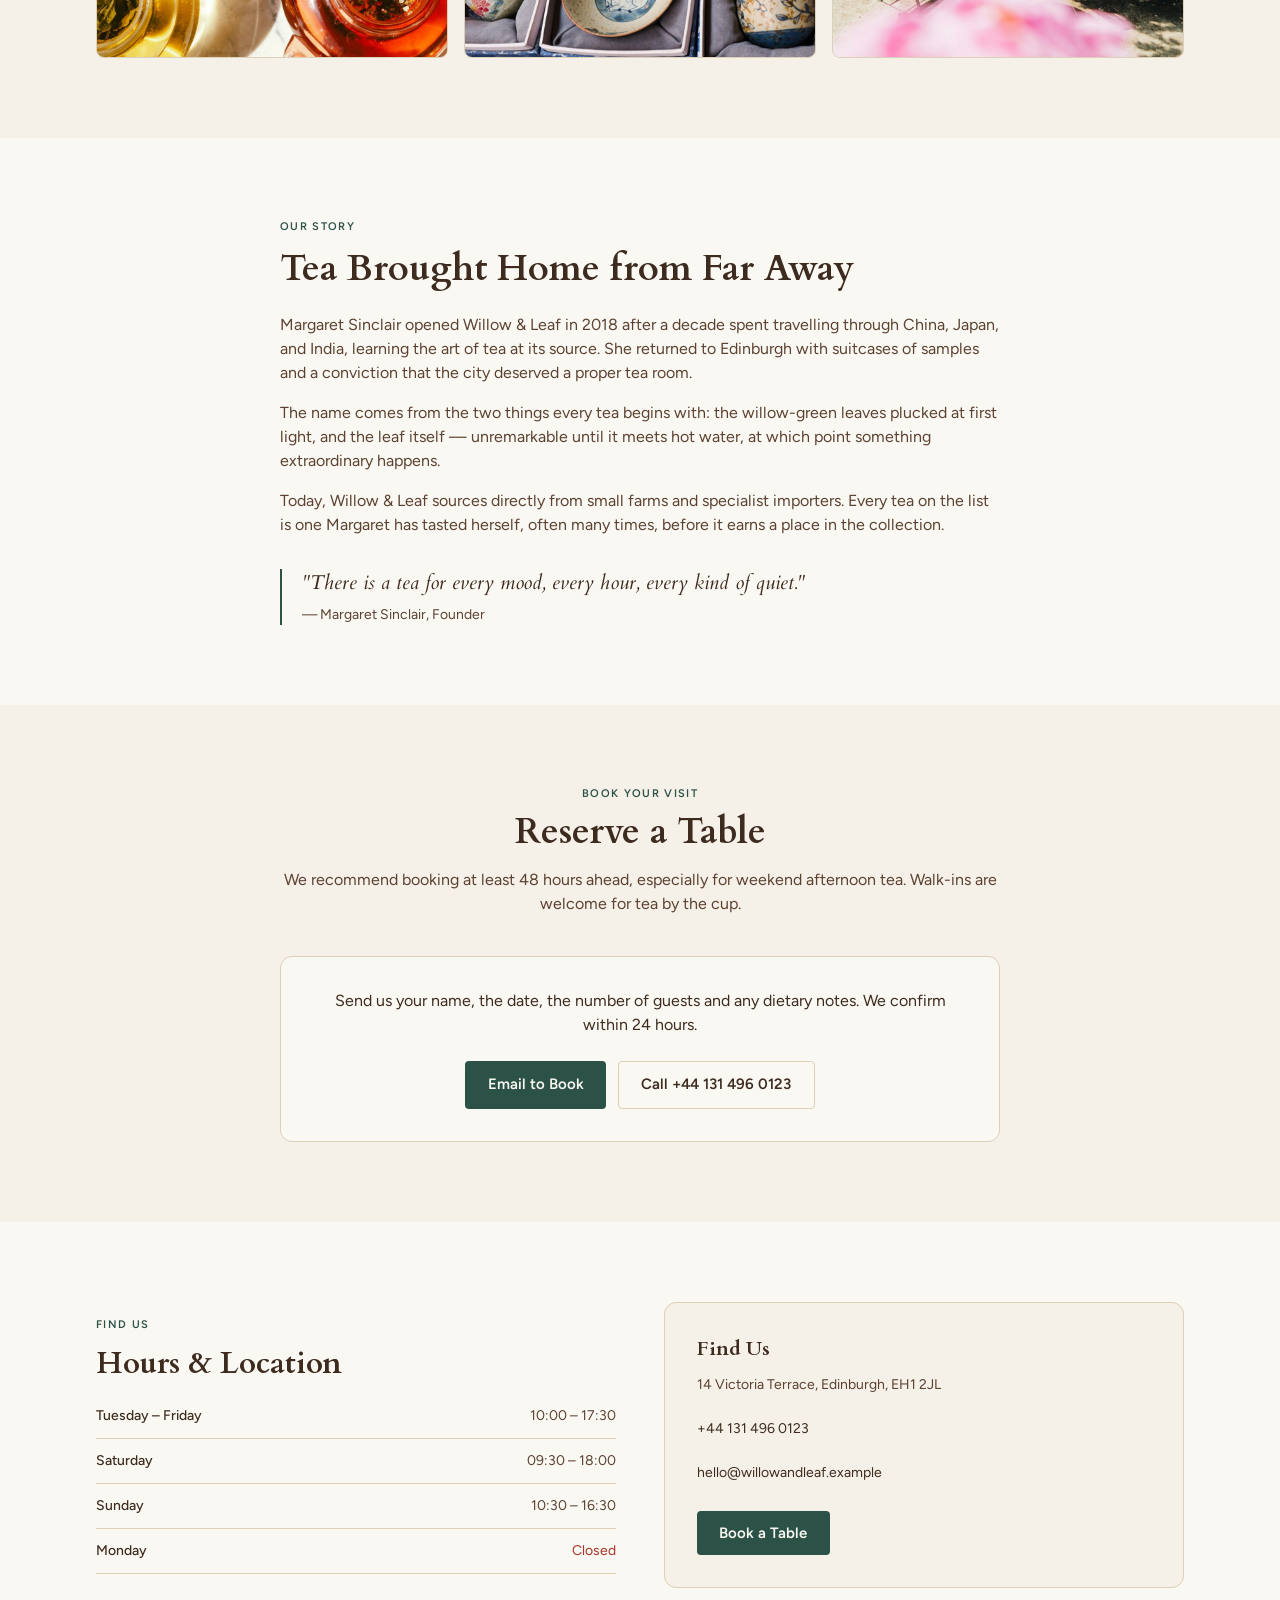
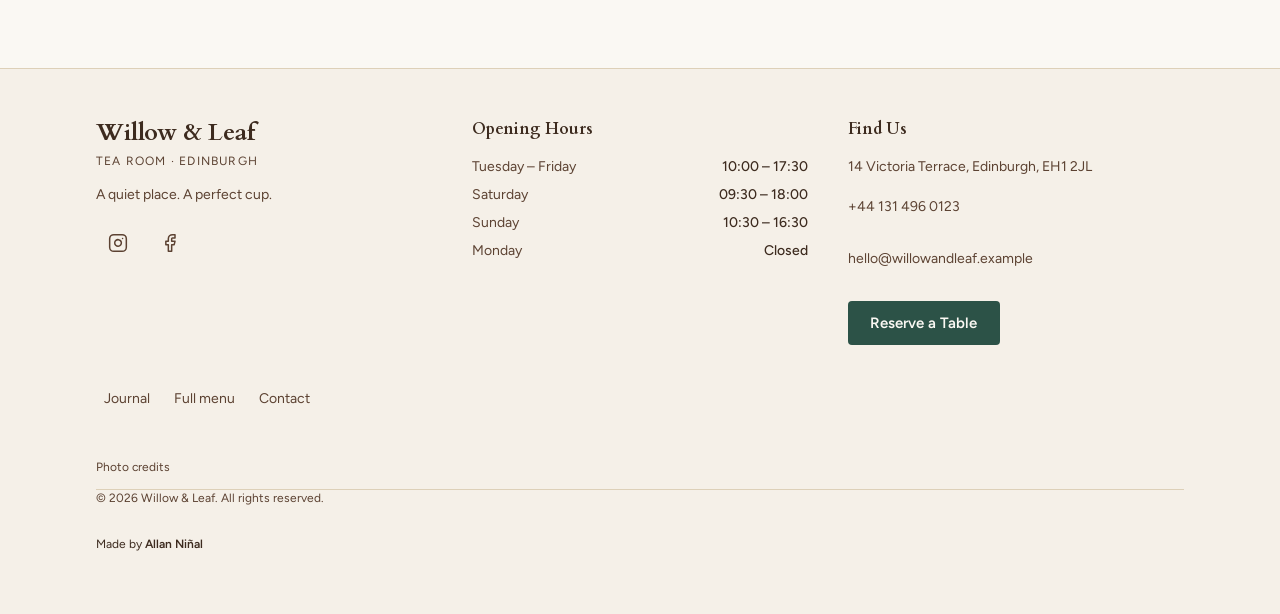
==== commit 23872c94: "1.1.0: Every tea shows how to brew it (water in °C and °F, steep time, leaf per cup, re-steeps) and " ====
--- a/index.html
+++ b/index.html
@@ -1,25 +1,27 @@
-<!DOCTYPE html><html lang="en" class="scroll-smooth"> <head><meta charset="utf-8"><meta name="viewport" content="width=device-width, initial-scale=1, viewport-fit=cover"><meta name="theme-color" content="#FAF8F3"><title>The Willow &amp; Leaf Tea Room — Afternoon Tea &amp; Rare Teas</title><meta name="description" content="A serene Edinburgh tea room: curated green, black, oolong, herbal and matcha teas, and afternoon tea sets."><link rel="canonical" href="https://example.com/"><meta name="robots" content="index, follow"><meta name="author" content="Willow &#38; Leaf"><!-- Open Graph --><meta property="og:title" content="The Willow &#38; Leaf Tea Room — Afternoon Tea &#38; Rare Teas"><meta property="og:description" content="A serene Edinburgh tea room: curated green, black, oolong, herbal and matcha teas, and afternoon tea sets."><meta property="og:url" content="https://example.com/"><meta property="og:type" content="website"><meta property="og:site_name" content="The Willow &#38; Leaf Tea Room — Afternoon Tea &#38; Rare Teas"><meta property="og:locale" content="en_GB"><meta property="og:image" content="https://example.com/og-image.png"><meta property="og:image:type" content="image/png"><meta property="og:image:width" content="1200"><meta property="og:image:height" content="630"><meta property="og:image:alt" content="The Willow &#38; Leaf Tea Room — A quiet place. A perfect cup."><!-- Twitter / X --><meta name="twitter:card" content="summary_large_image"><meta name="twitter:title" content="The Willow &#38; Leaf Tea Room — Afternoon Tea &#38; Rare Teas"><meta name="twitter:description" content="A serene Edinburgh tea room: curated green, black, oolong, herbal and matcha teas, and afternoon tea sets."><meta name="twitter:image" content="https://example.com/og-image.png"><link rel="icon" href="./favicon.svg" type="image/svg+xml"><link rel="apple-touch-icon" href="./favicon.svg"><script type="application/ld+json">{"@context":"https://schema.org","@type":"CafeOrCoffeeShop","name":"The Willow & Leaf Tea Room","description":"A serene Edinburgh tea room: curated green, black, oolong, herbal and matcha teas, and afternoon tea sets.","url":"https://example.com/","telephone":"+44 131 496 0123","email":"hello@willowandleaf.example","address":{"@type":"PostalAddress","streetAddress":"14 Victoria Terrace","addressLocality":"Edinburgh","addressRegion":"Scotland","postalCode":"EH1 2JL","addressCountry":"GB"},"geo":{"@type":"GeoCoordinates","latitude":55.949,"longitude":-3.1921},"openingHoursSpecification":[{"@type":"OpeningHoursSpecification","dayOfWeek":["Tuesday","Wednesday","Thursday","Friday"],"opens":"10:00","closes":"17:30"},{"@type":"OpeningHoursSpecification","dayOfWeek":"Saturday","opens":"09:30","closes":"18:00"},{"@type":"OpeningHoursSpecification","dayOfWeek":"Sunday","opens":"10:30","closes":"16:30"}],"hasMenu":"https://example.com/#teas","servesCuisine":"Tea Room","priceRange":"££","image":"https://example.com/og-image.png"}</script><script type="application/ld+json">{"@context":"https://schema.org","@type":"WebSite","name":"The Willow & Leaf Tea Room — Afternoon Tea & Rare Teas","url":"https://example.com/","description":"A serene Edinburgh tea room: curated green, black, oolong, herbal and matcha teas, and afternoon tea sets."}</script><link rel="stylesheet" href="./assets/index.BjaUnk6a.css"><script type="module">const a=document.querySelectorAll(".tea-tab");a.forEach(r=>{r.addEventListener("click",()=>{const o=r.dataset.category;o&&(a.forEach(e=>{const t=e.dataset.category===o;e.setAttribute("aria-selected",String(t)),t?(e.classList.add("tab-active"),e.style.borderColor="",e.style.color=""):(e.classList.remove("tab-active"),e.style.borderColor="var(--color-border)",e.style.color="var(--color-text-muted)")}),document.querySelectorAll('[role="tabpanel"]').forEach(e=>{const t=e;t.classList.toggle("hidden",t.id!==`panel-${o}`)}))})});
-</script></head> <body class="min-h-screen flex flex-col antialiased"> <header class="sticky top-0 z-50" style="background-color: var(--color-bg); border-bottom: 1px solid var(--color-border);" data-astro-cid-ctg3m53h> <div class="container-x" data-astro-cid-ctg3m53h> <div class="flex items-center justify-between h-16 gap-4" data-astro-cid-ctg3m53h> <!-- Wordmark --> <a href="./index.html" class="flex flex-col justify-center leading-none" style="min-height: 44px;" aria-label="Willow & Leaf Tea Room — home" data-astro-cid-ctg3m53h> <span class="font-display text-xl font-bold tracking-tight" style="color: var(--color-text);" data-astro-cid-ctg3m53h>Willow &amp; Leaf</span> <span class="text-xs font-sans tracking-widest uppercase" style="color: var(--color-text-muted); font-size: 0.6rem;" data-astro-cid-ctg3m53h>Tea Room &middot; Edinburgh</span> </a> <!-- Desktop nav --> <nav class="desktop-nav" aria-label="Main navigation" data-astro-cid-ctg3m53h> <a href="./index.html#teas" class="nav-link" data-astro-cid-ctg3m53h>Our Teas</a><a href="./index.html#afternoon-tea" class="nav-link" data-astro-cid-ctg3m53h>Afternoon Tea</a><a href="./index.html#story" class="nav-link" data-astro-cid-ctg3m53h>Our Story</a><a href="./index.html#reservations" class="nav-link" data-astro-cid-ctg3m53h>Visit</a><a href="./journal/index.html" class="nav-link" data-astro-cid-ctg3m53h>Journal</a><a href="./contact/index.html" class="nav-link" data-astro-cid-ctg3m53h>Contact</a> <a href="./index.html#reservations" class="btn-primary text-sm" style="min-height: 44px;" data-astro-cid-ctg3m53h>Reserve a Table</a> </nav> <!-- Phone: menu (no JavaScript) --> <details class="mobile-menu" data-astro-cid-ctg3m53h> <summary aria-label="Menu" data-astro-cid-ctg3m53h>Menu</summary> <nav aria-label="Mobile navigation" data-astro-cid-ctg3m53h> <a href="./index.html#teas" data-astro-cid-ctg3m53h>Our Teas</a><a href="./index.html#afternoon-tea" data-astro-cid-ctg3m53h>Afternoon Tea</a><a href="./index.html#story" data-astro-cid-ctg3m53h>Our Story</a><a href="./index.html#reservations" data-astro-cid-ctg3m53h>Visit</a><a href="./journal/index.html" data-astro-cid-ctg3m53h>Journal</a><a href="./contact/index.html" data-astro-cid-ctg3m53h>Contact</a> <a href="./index.html#reservations" class="mobile-menu__cta" data-astro-cid-ctg3m53h>Reserve a Table</a> </nav> </details> </div> </div> </header>  <main id="main-content" class="flex-1">   <section id="hero" aria-label="Hero" class="relative flex flex-col items-center justify-center text-center py-28 md:py-40 overflow-hidden" style="background-color: var(--color-surface);"> <!-- A photo of the room behind a light, airy scrim so dark text stays legible --> <img src="./images/hero.jpg" alt="Sunlit interior of the tea room" width="2000" height="1150" fetchpriority="high" decoding="async" style="position:absolute; inset:0; width:100%; height:100%; object-fit:cover;"> <div aria-hidden="true" style="position:absolute; inset:0; background-color:rgba(245,240,232,0.82);"></div> <div class="container-narrow relative z-10"> <p class="label-eyebrow mb-6">Edinburgh · Since 2018</p> <h1 id="hero-heading" class="font-display text-5xl sm:text-6xl md:text-7xl font-bold leading-tight mb-6" style="color: var(--color-text);">
-A quiet place.<br> <em class="not-italic" style="color: var(--color-accent);">A perfect cup.</em> </h1> <p class="text-lg sm:text-xl max-w-xl mx-auto mb-10" style="color: var(--color-text-muted);">
+<!DOCTYPE html><html lang="en" class="scroll-smooth"> <head><meta charset="utf-8"><meta name="viewport" content="width=device-width, initial-scale=1, viewport-fit=cover"><meta name="theme-color" content="#FAF8F3"><title>The Willow &amp; Leaf Tea Room — Afternoon Tea &amp; Rare Teas</title><meta name="description" content="A serene Edinburgh tea room: curated green, black, oolong, herbal and matcha teas, and afternoon tea sets."><link rel="canonical" href="https://example.com/"><meta name="robots" content="index, follow"><meta name="author" content="Willow &#38; Leaf"><!-- Open Graph --><meta property="og:title" content="The Willow &#38; Leaf Tea Room — Afternoon Tea &#38; Rare Teas"><meta property="og:description" content="A serene Edinburgh tea room: curated green, black, oolong, herbal and matcha teas, and afternoon tea sets."><meta property="og:url" content="https://example.com/"><meta property="og:type" content="website"><meta property="og:site_name" content="The Willow &#38; Leaf Tea Room — Afternoon Tea &#38; Rare Teas"><meta property="og:locale" content="en_GB"><meta property="og:image" content="https://example.com/og-image.png"><meta property="og:image:type" content="image/png"><meta property="og:image:width" content="1200"><meta property="og:image:height" content="630"><meta property="og:image:alt" content="The Willow &#38; Leaf Tea Room — A quiet place. A perfect cup."><!-- Twitter / X --><meta name="twitter:card" content="summary_large_image"><meta name="twitter:title" content="The Willow &#38; Leaf Tea Room — Afternoon Tea &#38; Rare Teas"><meta name="twitter:description" content="A serene Edinburgh tea room: curated green, black, oolong, herbal and matcha teas, and afternoon tea sets."><meta name="twitter:image" content="https://example.com/og-image.png"><link rel="icon" href="./favicon.svg" type="image/svg+xml"><link rel="apple-touch-icon" href="./favicon.svg"><script type="application/ld+json">{"@context":"https://schema.org","@type":"CafeOrCoffeeShop","name":"The Willow & Leaf Tea Room","description":"A serene Edinburgh tea room: curated green, black, oolong, herbal and matcha teas, and afternoon tea sets.","url":"https://example.com/","telephone":"+44 131 496 0123","email":"hello@willowandleaf.example","address":{"@type":"PostalAddress","streetAddress":"14 Victoria Terrace","addressLocality":"Edinburgh","addressRegion":"Scotland","postalCode":"EH1 2JL","addressCountry":"GB"},"geo":{"@type":"GeoCoordinates","latitude":55.949,"longitude":-3.1921},"openingHoursSpecification":[{"@type":"OpeningHoursSpecification","dayOfWeek":["Tuesday","Wednesday","Thursday","Friday"],"opens":"10:00","closes":"17:30"},{"@type":"OpeningHoursSpecification","dayOfWeek":"Saturday","opens":"09:30","closes":"18:00"},{"@type":"OpeningHoursSpecification","dayOfWeek":"Sunday","opens":"10:30","closes":"16:30"}],"hasMenu":"https://example.com/#teas","servesCuisine":"Tea Room","priceRange":"££","image":"https://example.com/og-image.png"}</script><script type="application/ld+json">{"@context":"https://schema.org","@type":"WebSite","name":"The Willow & Leaf Tea Room — Afternoon Tea & Rare Teas","url":"https://example.com/","description":"A serene Edinburgh tea room: curated green, black, oolong, herbal and matcha teas, and afternoon tea sets."}</script><link rel="stylesheet" href="./assets/brew.DBA5MAsm.css">
+<style>.brew[data-astro-cid-rslqvx5u]{display:flex;flex-wrap:wrap;align-items:center;gap:.5rem .75rem;padding-top:.5rem;border-top:1px solid var(--color-border)}.brew__facts[data-astro-cid-rslqvx5u]{display:flex;flex-wrap:wrap;gap:.25rem .875rem;margin:0;font-size:.75rem;color:var(--color-text-muted)}.brew__facts[data-astro-cid-rslqvx5u] div[data-astro-cid-rslqvx5u]{display:flex;gap:.25rem}.brew__facts[data-astro-cid-rslqvx5u] dd[data-astro-cid-rslqvx5u]{margin:0;font-weight:700;color:var(--color-text)}.brew__caffeine[data-astro-cid-rslqvx5u]{font-size:.75rem;font-weight:600;padding:.125rem .5rem;border-radius:9999px;border:1px solid var(--color-border);color:var(--color-text)}.brew__caffeine[data-astro-cid-rslqvx5u].is-none{border-color:var(--color-accent);color:var(--color-accent-dark)}.brew__contains[data-astro-cid-rslqvx5u]{flex-basis:100%;font-size:.75rem;color:var(--color-text-muted)}.ladder[data-astro-cid-j7pv25f6]{display:grid;gap:1rem;grid-template-columns:repeat(auto-fit,minmax(15rem,1fr));counter-reset:none}.ladder__step[data-astro-cid-j7pv25f6]{display:flex;flex-direction:column;gap:.5rem;padding:1.5rem;border:1px solid var(--color-border);border-radius:.75rem;background:var(--color-surface)}.ladder__n[data-astro-cid-j7pv25f6]{width:2rem;height:2rem;display:grid;place-items:center;border-radius:9999px;background:var(--color-accent-faint);color:var(--color-accent-dark);font-weight:700}.ladder__price[data-astro-cid-j7pv25f6]{margin-top:auto;font-weight:700;color:var(--color-text)}.ladder__price[data-astro-cid-j7pv25f6] span[data-astro-cid-j7pv25f6]{font-weight:400;font-size:.875rem;color:var(--color-text-muted)}.ladder__link[data-astro-cid-j7pv25f6]{align-self:flex-start}
+</style><script type="module">const a=document.querySelectorAll(".tea-tab");a.forEach(r=>{r.addEventListener("click",()=>{const o=r.dataset.category;o&&(a.forEach(e=>{const t=e.dataset.category===o;e.setAttribute("aria-selected",String(t)),t?(e.classList.add("tab-active"),e.style.borderColor="",e.style.color=""):(e.classList.remove("tab-active"),e.style.borderColor="var(--color-border)",e.style.color="var(--color-text-muted)")}),document.querySelectorAll('[role="tabpanel"]').forEach(e=>{const t=e;t.classList.toggle("hidden",t.id!==`panel-${o}`)}))})});
+</script></head> <body class="min-h-screen flex flex-col antialiased"> <header class="sticky top-0 z-50" style="background-color: var(--color-bg); border-bottom: 1px solid var(--color-border);" data-astro-cid-ctg3m53h> <div class="container-x" data-astro-cid-ctg3m53h> <div class="flex items-center justify-between h-16 gap-4" data-astro-cid-ctg3m53h> <!-- Wordmark --> <a href="./index.html" class="flex flex-col justify-center leading-none" style="min-height: 44px;" aria-label="Willow & Leaf Tea Room — home" data-astro-cid-ctg3m53h> <span class="font-display text-xl font-bold tracking-tight" style="color: var(--color-text);" data-astro-cid-ctg3m53h>Willow &amp; Leaf</span> <span class="text-xs font-sans tracking-widest uppercase" style="color: var(--color-text-muted); font-size: 0.6rem;" data-astro-cid-ctg3m53h>Tea Room &middot; Edinburgh</span> </a> <!-- Desktop nav --> <nav class="desktop-nav" aria-label="Main navigation" data-astro-cid-ctg3m53h> <a href="./index.html#teas" class="nav-link" data-astro-cid-ctg3m53h>Our Teas</a><a href="./brew/index.html" class="nav-link" data-astro-cid-ctg3m53h>Brew Guide</a><a href="./index.html#afternoon-tea" class="nav-link" data-astro-cid-ctg3m53h>Afternoon Tea</a><a href="./index.html#story" class="nav-link" data-astro-cid-ctg3m53h>Our Story</a><a href="./index.html#reservations" class="nav-link" data-astro-cid-ctg3m53h>Visit</a><a href="./journal/index.html" class="nav-link" data-astro-cid-ctg3m53h>Journal</a><a href="./contact/index.html" class="nav-link" data-astro-cid-ctg3m53h>Contact</a> <a href="./index.html#reservations" class="btn-primary text-sm" style="min-height: 44px;" data-astro-cid-ctg3m53h>Reserve a Table</a> </nav> <!-- Phone: menu (no JavaScript) --> <details class="mobile-menu" data-astro-cid-ctg3m53h> <summary aria-label="Menu" data-astro-cid-ctg3m53h>Menu</summary> <nav aria-label="Mobile navigation" data-astro-cid-ctg3m53h> <a href="./index.html#teas" data-astro-cid-ctg3m53h>Our Teas</a><a href="./brew/index.html" data-astro-cid-ctg3m53h>Brew Guide</a><a href="./index.html#afternoon-tea" data-astro-cid-ctg3m53h>Afternoon Tea</a><a href="./index.html#story" data-astro-cid-ctg3m53h>Our Story</a><a href="./index.html#reservations" data-astro-cid-ctg3m53h>Visit</a><a href="./journal/index.html" data-astro-cid-ctg3m53h>Journal</a><a href="./contact/index.html" data-astro-cid-ctg3m53h>Contact</a> <a href="./index.html#reservations" class="mobile-menu__cta" data-astro-cid-ctg3m53h>Reserve a Table</a> </nav> </details> </div> </div> </header>  <main id="main-content" class="flex-1">   <section id="hero" aria-label="Hero" class="relative flex flex-col items-center justify-center text-center py-28 md:py-40 overflow-hidden" style="background-color: var(--color-surface);" data-astro-cid-j7pv25f6> <!-- A photo of the room behind a light, airy scrim so dark text stays legible --> <img src="./images/hero.jpg" alt="Sunlit interior of the tea room" width="2000" height="1150" fetchpriority="high" decoding="async" style="position:absolute; inset:0; width:100%; height:100%; object-fit:cover;" data-astro-cid-j7pv25f6> <div aria-hidden="true" style="position:absolute; inset:0; background-color:rgba(245,240,232,0.82);" data-astro-cid-j7pv25f6></div> <div class="container-narrow relative z-10" data-astro-cid-j7pv25f6> <p class="label-eyebrow mb-6" data-astro-cid-j7pv25f6>Edinburgh · Since 2018</p> <h1 id="hero-heading" class="font-display text-5xl sm:text-6xl md:text-7xl font-bold leading-tight mb-6" style="color: var(--color-text);" data-astro-cid-j7pv25f6>
+A quiet place.<br data-astro-cid-j7pv25f6> <em class="not-italic" style="color: var(--color-accent);" data-astro-cid-j7pv25f6>A perfect cup.</em> </h1> <p class="text-lg sm:text-xl max-w-xl mx-auto mb-10" style="color: var(--color-text-muted);" data-astro-cid-j7pv25f6>
 Curated teas from the world's finest gardens, afternoon tea service, and a still corner of Edinburgh where time moves slowly.
-</p> <div class="flex flex-wrap gap-3 justify-center"> <a href="#afternoon-tea" class="btn-primary">Afternoon Tea</a> <a href="#teas" class="btn-ghost">Explore Teas</a> </div> </div> </section>  <section id="featured" aria-labelledby="featured-heading" class="py-20" style="background-color: var(--color-bg);"> <div class="container-x"> <div class="text-center mb-12"> <p class="label-eyebrow mb-2">House Favourites</p> <h2 id="featured-heading" class="font-display text-4xl font-bold" style="color: var(--color-text);">Teas We Love</h2> </div> <div class="grid grid-cols-1 sm:grid-cols-2 lg:grid-cols-4 gap-6"> <article class="rounded-lg p-6 flex flex-col gap-3" style="background-color: var(--color-surface); border: 1px solid var(--color-border);" aria-label="Dragon Well (Longjing)"> <p class="label-eyebrow" style="color: var(--color-accent);">Green</p> <h3 class="font-display text-xl font-bold leading-snug" style="color: var(--color-text);">Dragon Well (Longjing)</h3> <p class="text-xs" style="color: var(--color-text-muted);">Hangzhou, China</p> <ul class="flex flex-wrap gap-1.5 list-none p-0 m-0" aria-label="Tasting notes"> <li class="text-xs px-2 py-0.5 rounded-full" style="background-color: var(--color-accent-faint); color: var(--color-accent-dark);"> Fresh grass </li><li class="text-xs px-2 py-0.5 rounded-full" style="background-color: var(--color-accent-faint); color: var(--color-accent-dark);"> Toasted chestnut </li><li class="text-xs px-2 py-0.5 rounded-full" style="background-color: var(--color-accent-faint); color: var(--color-accent-dark);"> Honey </li> </ul> <p class="text-sm flex-1" style="color: var(--color-text-muted);">One of China&#39;s most revered green teas, hand-pressed in a wok to produce flat, jade-green leaves with a gentle, sustained sweetness.</p> <div class="flex items-center justify-between pt-2 mt-auto border-t" style="border-color: var(--color-border);"> <span class="text-sm" style="color: var(--color-text-muted);">Cup</span> <span class="font-bold font-sans" style="color: var(--color-text);">£4.20</span> </div> </article><article class="rounded-lg p-6 flex flex-col gap-3" style="background-color: var(--color-surface); border: 1px solid var(--color-border);" aria-label="Darjeeling First Flush"> <p class="label-eyebrow" style="color: var(--color-accent);">Black</p> <h3 class="font-display text-xl font-bold leading-snug" style="color: var(--color-text);">Darjeeling First Flush</h3> <p class="text-xs" style="color: var(--color-text-muted);">Darjeeling, India</p> <ul class="flex flex-wrap gap-1.5 list-none p-0 m-0" aria-label="Tasting notes"> <li class="text-xs px-2 py-0.5 rounded-full" style="background-color: var(--color-accent-faint); color: var(--color-accent-dark);"> Muscatel grape </li><li class="text-xs px-2 py-0.5 rounded-full" style="background-color: var(--color-accent-faint); color: var(--color-accent-dark);"> Spring flowers </li><li class="text-xs px-2 py-0.5 rounded-full" style="background-color: var(--color-accent-faint); color: var(--color-accent-dark);"> Light astringency </li> </ul> <p class="text-sm flex-1" style="color: var(--color-text-muted);">The champagne of teas — harvested in March from steep mountain gardens, producing a pale amber cup of extraordinary delicacy.</p> <div class="flex items-center justify-between pt-2 mt-auto border-t" style="border-color: var(--color-border);"> <span class="text-sm" style="color: var(--color-text-muted);">Cup</span> <span class="font-bold font-sans" style="color: var(--color-text);">£4.80</span> </div> </article><article class="rounded-lg p-6 flex flex-col gap-3" style="background-color: var(--color-surface); border: 1px solid var(--color-border);" aria-label="Tie Guan Yin"> <p class="label-eyebrow" style="color: var(--color-accent);">Oolong</p> <h3 class="font-display text-xl font-bold leading-snug" style="color: var(--color-text);">Tie Guan Yin</h3> <p class="text-xs" style="color: var(--color-text-muted);">Anxi, China</p> <ul class="flex flex-wrap gap-1.5 list-none p-0 m-0" aria-label="Tasting notes"> <li class="text-xs px-2 py-0.5 rounded-full" style="background-color: var(--color-accent-faint); color: var(--color-accent-dark);"> Orchid </li><li class="text-xs px-2 py-0.5 rounded-full" style="background-color: var(--color-accent-faint); color: var(--color-accent-dark);"> Toasted butter </li><li class="text-xs px-2 py-0.5 rounded-full" style="background-color: var(--color-accent-faint); color: var(--color-accent-dark);"> Honey </li> </ul> <p class="text-sm flex-1" style="color: var(--color-text-muted);">Iron Goddess of Mercy — a lightly oxidised oolong with famously complex floral top notes and a long, sweet aftertaste.</p> <div class="flex items-center justify-between pt-2 mt-auto border-t" style="border-color: var(--color-border);"> <span class="text-sm" style="color: var(--color-text-muted);">Cup</span> <span class="font-bold font-sans" style="color: var(--color-text);">£4.60</span> </div> </article><article class="rounded-lg p-6 flex flex-col gap-3" style="background-color: var(--color-surface); border: 1px solid var(--color-border);" aria-label="Ceremonial Matcha"> <p class="label-eyebrow" style="color: var(--color-accent);">Matcha</p> <h3 class="font-display text-xl font-bold leading-snug" style="color: var(--color-text);">Ceremonial Matcha</h3> <p class="text-xs" style="color: var(--color-text-muted);">Uji, Japan</p> <ul class="flex flex-wrap gap-1.5 list-none p-0 m-0" aria-label="Tasting notes"> <li class="text-xs px-2 py-0.5 rounded-full" style="background-color: var(--color-accent-faint); color: var(--color-accent-dark);"> Umami </li><li class="text-xs px-2 py-0.5 rounded-full" style="background-color: var(--color-accent-faint); color: var(--color-accent-dark);"> Creamy </li><li class="text-xs px-2 py-0.5 rounded-full" style="background-color: var(--color-accent-faint); color: var(--color-accent-dark);"> Fresh spring greens </li> </ul> <p class="text-sm flex-1" style="color: var(--color-text-muted);">Stone-ground from the youngest shaded leaves, our ceremonial grade matcha is whisked to order — intensely green, silky, and profoundly alive.</p> <div class="flex items-center justify-between pt-2 mt-auto border-t" style="border-color: var(--color-border);"> <span class="text-sm" style="color: var(--color-text-muted);">Cup</span> <span class="font-bold font-sans" style="color: var(--color-text);">£5.80</span> </div> </article> </div> </div> </section>  <section id="teas" aria-labelledby="teas-heading" class="py-20" style="background-color: var(--color-surface);"> <div class="container-x"> <div class="text-center mb-10"> <p class="label-eyebrow mb-2">The Full List</p> <h2 id="teas-heading" class="font-display text-4xl font-bold" style="color: var(--color-text);">Our Tea Collection</h2> <p class="mt-4 text-base max-w-2xl mx-auto" style="color: var(--color-text-muted);">
+</p> <div class="flex flex-wrap gap-3 justify-center" data-astro-cid-j7pv25f6> <a href="#afternoon-tea" class="btn-primary" data-astro-cid-j7pv25f6>Afternoon Tea</a> <a href="#teas" class="btn-ghost" data-astro-cid-j7pv25f6>Explore Teas</a> </div> </div> </section>  <section id="featured" aria-labelledby="featured-heading" class="py-20" style="background-color: var(--color-bg);" data-astro-cid-j7pv25f6> <div class="container-x" data-astro-cid-j7pv25f6> <div class="text-center mb-12" data-astro-cid-j7pv25f6> <p class="label-eyebrow mb-2" data-astro-cid-j7pv25f6>House Favourites</p> <h2 id="featured-heading" class="font-display text-4xl font-bold" style="color: var(--color-text);" data-astro-cid-j7pv25f6>Teas We Love</h2> </div> <div class="grid grid-cols-1 sm:grid-cols-2 lg:grid-cols-4 gap-6" data-astro-cid-j7pv25f6> <article class="rounded-lg p-6 flex flex-col gap-3" style="background-color: var(--color-surface); border: 1px solid var(--color-border);" aria-label="Dragon Well (Longjing)" data-astro-cid-j7pv25f6> <p class="label-eyebrow" style="color: var(--color-accent);" data-astro-cid-j7pv25f6>Green</p> <h3 class="font-display text-xl font-bold leading-snug" style="color: var(--color-text);" data-astro-cid-j7pv25f6>Dragon Well (Longjing)</h3> <p class="text-xs" style="color: var(--color-text-muted);" data-astro-cid-j7pv25f6>Hangzhou, China</p> <ul class="flex flex-wrap gap-1.5 list-none p-0 m-0" aria-label="Tasting notes" data-astro-cid-j7pv25f6> <li class="text-xs px-2 py-0.5 rounded-full" style="background-color: var(--color-accent-faint); color: var(--color-accent-dark);" data-astro-cid-j7pv25f6> Fresh grass </li><li class="text-xs px-2 py-0.5 rounded-full" style="background-color: var(--color-accent-faint); color: var(--color-accent-dark);" data-astro-cid-j7pv25f6> Toasted chestnut </li><li class="text-xs px-2 py-0.5 rounded-full" style="background-color: var(--color-accent-faint); color: var(--color-accent-dark);" data-astro-cid-j7pv25f6> Honey </li> </ul> <p class="text-sm flex-1" style="color: var(--color-text-muted);" data-astro-cid-j7pv25f6>One of China&#39;s most revered green teas, hand-pressed in a wok to produce flat, jade-green leaves with a gentle, sustained sweetness.</p> <div class="flex items-center justify-between pt-2 mt-auto border-t" style="border-color: var(--color-border);" data-astro-cid-j7pv25f6> <span class="text-sm" style="color: var(--color-text-muted);" data-astro-cid-j7pv25f6>Cup</span> <span class="font-bold font-sans" style="color: var(--color-text);" data-astro-cid-j7pv25f6>£4.20</span> </div> </article><article class="rounded-lg p-6 flex flex-col gap-3" style="background-color: var(--color-surface); border: 1px solid var(--color-border);" aria-label="Darjeeling First Flush" data-astro-cid-j7pv25f6> <p class="label-eyebrow" style="color: var(--color-accent);" data-astro-cid-j7pv25f6>Black</p> <h3 class="font-display text-xl font-bold leading-snug" style="color: var(--color-text);" data-astro-cid-j7pv25f6>Darjeeling First Flush</h3> <p class="text-xs" style="color: var(--color-text-muted);" data-astro-cid-j7pv25f6>Darjeeling, India</p> <ul class="flex flex-wrap gap-1.5 list-none p-0 m-0" aria-label="Tasting notes" data-astro-cid-j7pv25f6> <li class="text-xs px-2 py-0.5 rounded-full" style="background-color: var(--color-accent-faint); color: var(--color-accent-dark);" data-astro-cid-j7pv25f6> Muscatel grape </li><li class="text-xs px-2 py-0.5 rounded-full" style="background-color: var(--color-accent-faint); color: var(--color-accent-dark);" data-astro-cid-j7pv25f6> Spring flowers </li><li class="text-xs px-2 py-0.5 rounded-full" style="background-color: var(--color-accent-faint); color: var(--color-accent-dark);" data-astro-cid-j7pv25f6> Light astringency </li> </ul> <p class="text-sm flex-1" style="color: var(--color-text-muted);" data-astro-cid-j7pv25f6>The champagne of teas — harvested in March from steep mountain gardens, producing a pale amber cup of extraordinary delicacy.</p> <div class="flex items-center justify-between pt-2 mt-auto border-t" style="border-color: var(--color-border);" data-astro-cid-j7pv25f6> <span class="text-sm" style="color: var(--color-text-muted);" data-astro-cid-j7pv25f6>Cup</span> <span class="font-bold font-sans" style="color: var(--color-text);" data-astro-cid-j7pv25f6>£4.80</span> </div> </article><article class="rounded-lg p-6 flex flex-col gap-3" style="background-color: var(--color-surface); border: 1px solid var(--color-border);" aria-label="Tie Guan Yin" data-astro-cid-j7pv25f6> <p class="label-eyebrow" style="color: var(--color-accent);" data-astro-cid-j7pv25f6>Oolong</p> <h3 class="font-display text-xl font-bold leading-snug" style="color: var(--color-text);" data-astro-cid-j7pv25f6>Tie Guan Yin</h3> <p class="text-xs" style="color: var(--color-text-muted);" data-astro-cid-j7pv25f6>Anxi, China</p> <ul class="flex flex-wrap gap-1.5 list-none p-0 m-0" aria-label="Tasting notes" data-astro-cid-j7pv25f6> <li class="text-xs px-2 py-0.5 rounded-full" style="background-color: var(--color-accent-faint); color: var(--color-accent-dark);" data-astro-cid-j7pv25f6> Orchid </li><li class="text-xs px-2 py-0.5 rounded-full" style="background-color: var(--color-accent-faint); color: var(--color-accent-dark);" data-astro-cid-j7pv25f6> Toasted butter </li><li class="text-xs px-2 py-0.5 rounded-full" style="background-color: var(--color-accent-faint); color: var(--color-accent-dark);" data-astro-cid-j7pv25f6> Honey </li> </ul> <p class="text-sm flex-1" style="color: var(--color-text-muted);" data-astro-cid-j7pv25f6>Iron Goddess of Mercy — a lightly oxidised oolong with famously complex floral top notes and a long, sweet aftertaste.</p> <div class="flex items-center justify-between pt-2 mt-auto border-t" style="border-color: var(--color-border);" data-astro-cid-j7pv25f6> <span class="text-sm" style="color: var(--color-text-muted);" data-astro-cid-j7pv25f6>Cup</span> <span class="font-bold font-sans" style="color: var(--color-text);" data-astro-cid-j7pv25f6>£4.60</span> </div> </article><article class="rounded-lg p-6 flex flex-col gap-3" style="background-color: var(--color-surface); border: 1px solid var(--color-border);" aria-label="Ceremonial Matcha" data-astro-cid-j7pv25f6> <p class="label-eyebrow" style="color: var(--color-accent);" data-astro-cid-j7pv25f6>Matcha</p> <h3 class="font-display text-xl font-bold leading-snug" style="color: var(--color-text);" data-astro-cid-j7pv25f6>Ceremonial Matcha</h3> <p class="text-xs" style="color: var(--color-text-muted);" data-astro-cid-j7pv25f6>Uji, Japan</p> <ul class="flex flex-wrap gap-1.5 list-none p-0 m-0" aria-label="Tasting notes" data-astro-cid-j7pv25f6> <li class="text-xs px-2 py-0.5 rounded-full" style="background-color: var(--color-accent-faint); color: var(--color-accent-dark);" data-astro-cid-j7pv25f6> Umami </li><li class="text-xs px-2 py-0.5 rounded-full" style="background-color: var(--color-accent-faint); color: var(--color-accent-dark);" data-astro-cid-j7pv25f6> Creamy </li><li class="text-xs px-2 py-0.5 rounded-full" style="background-color: var(--color-accent-faint); color: var(--color-accent-dark);" data-astro-cid-j7pv25f6> Fresh spring greens </li> </ul> <p class="text-sm flex-1" style="color: var(--color-text-muted);" data-astro-cid-j7pv25f6>Stone-ground from the youngest shaded leaves, our ceremonial grade matcha is whisked to order — intensely green, silky, and profoundly alive.</p> <div class="flex items-center justify-between pt-2 mt-auto border-t" style="border-color: var(--color-border);" data-astro-cid-j7pv25f6> <span class="text-sm" style="color: var(--color-text-muted);" data-astro-cid-j7pv25f6>Cup</span> <span class="font-bold font-sans" style="color: var(--color-text);" data-astro-cid-j7pv25f6>£5.80</span> </div> </article> </div> </div> </section>  <section id="start" aria-labelledby="start-heading" class="pb-20" style="background-color: var(--color-bg);" data-astro-cid-j7pv25f6> <div class="container-x" data-astro-cid-j7pv25f6> <h2 id="start-heading" class="font-display text-2xl font-bold text-center mb-8" style="color: var(--color-text);" data-astro-cid-j7pv25f6>Three ways to start</h2> <ol class="ladder list-none p-0 m-0" data-astro-cid-j7pv25f6> <li class="ladder__step" data-astro-cid-j7pv25f6> <p class="ladder__n" aria-hidden="true" data-astro-cid-j7pv25f6>1</p> <h3 class="font-display text-xl font-bold" style="color: var(--color-text);" data-astro-cid-j7pv25f6>Try a cup</h3> <p class="text-sm" style="color: var(--color-text-muted);" data-astro-cid-j7pv25f6>Any tea on the list, brewed for you at the right temperature.</p> <p class="ladder__price" data-astro-cid-j7pv25f6>From £3.20 <span data-astro-cid-j7pv25f6>a cup</span></p> <a href="#teas" class="btn-ghost ladder__link" data-astro-cid-j7pv25f6>See the teas</a> </li><li class="ladder__step" data-astro-cid-j7pv25f6> <p class="ladder__n" aria-hidden="true" data-astro-cid-j7pv25f6>2</p> <h3 class="font-display text-xl font-bold" style="color: var(--color-text);" data-astro-cid-j7pv25f6>Share a pot</h3> <p class="text-sm" style="color: var(--color-text-muted);" data-astro-cid-j7pv25f6>A pot for the table, with free hot-water top-ups.</p> <p class="ladder__price" data-astro-cid-j7pv25f6>From £5.80 <span data-astro-cid-j7pv25f6>a pot</span></p> <a href="#teas" class="btn-ghost ladder__link" data-astro-cid-j7pv25f6>See the teas</a> </li><li class="ladder__step" data-astro-cid-j7pv25f6> <p class="ladder__n" aria-hidden="true" data-astro-cid-j7pv25f6>3</p> <h3 class="font-display text-xl font-bold" style="color: var(--color-text);" data-astro-cid-j7pv25f6>Book afternoon tea</h3> <p class="text-sm" style="color: var(--color-text-muted);" data-astro-cid-j7pv25f6>Sandwiches, scones and cakes on the three-tier stand, with a pot of your choice.</p> <p class="ladder__price" data-astro-cid-j7pv25f6>From £28 <span data-astro-cid-j7pv25f6>per person</span></p> <a href="#afternoon-tea" class="btn-ghost ladder__link" data-astro-cid-j7pv25f6>Afternoon tea</a> </li> </ol> </div> </section>  <section id="teas" aria-labelledby="teas-heading" class="py-20" style="background-color: var(--color-surface);" data-astro-cid-j7pv25f6> <div class="container-x" data-astro-cid-j7pv25f6> <div class="text-center mb-10" data-astro-cid-j7pv25f6> <p class="label-eyebrow mb-2" data-astro-cid-j7pv25f6>The Full List</p> <h2 id="teas-heading" class="font-display text-4xl font-bold" style="color: var(--color-text);" data-astro-cid-j7pv25f6>Our Tea Collection</h2> <p class="mt-4 text-base max-w-2xl mx-auto" style="color: var(--color-text-muted);" data-astro-cid-j7pv25f6>
 Every tea on our list is sourced directly or through small specialist importers. All pots include free hot-water top-ups.
-</p> </div> <!-- Category tabs --> <div class="flex flex-wrap gap-2 justify-center mb-10" role="tablist" aria-label="Tea categories"> <button role="tab" aria-selected="true" aria-controls="panel-green" id="tab-green" data-category="green" class="tea-tab px-4 py-2 text-sm font-medium rounded border transition-colors tab-active" style=""> Green </button><button role="tab" aria-selected="false" aria-controls="panel-black" id="tab-black" data-category="black" class="tea-tab px-4 py-2 text-sm font-medium rounded border transition-colors " style="border-color: var(--color-border); color: var(--color-text-muted);"> Black </button><button role="tab" aria-selected="false" aria-controls="panel-oolong" id="tab-oolong" data-category="oolong" class="tea-tab px-4 py-2 text-sm font-medium rounded border transition-colors " style="border-color: var(--color-border); color: var(--color-text-muted);"> Oolong </button><button role="tab" aria-selected="false" aria-controls="panel-herbal" id="tab-herbal" data-category="herbal" class="tea-tab px-4 py-2 text-sm font-medium rounded border transition-colors " style="border-color: var(--color-border); color: var(--color-text-muted);"> Herbal </button><button role="tab" aria-selected="false" aria-controls="panel-matcha" id="tab-matcha" data-category="matcha" class="tea-tab px-4 py-2 text-sm font-medium rounded border transition-colors " style="border-color: var(--color-border); color: var(--color-text-muted);"> Matcha </button> </div> <!-- Category panels --> <div id="panel-green" role="tabpanel" aria-labelledby="tab-green" class=""> <div class="mb-4"> <p class="text-center text-sm italic" style="color: var(--color-text-muted);">Delicate &amp; vegetal</p> </div> <div class="grid grid-cols-1 md:grid-cols-2 lg:grid-cols-3 gap-5"> <article class="rounded-lg p-5 flex flex-col gap-2" style="background-color: var(--color-bg); border: 1px solid var(--color-border);" aria-label="Dragon Well (Longjing)"> <div class="flex items-start justify-between gap-2"> <h3 class="font-display text-lg font-bold leading-snug" style="color: var(--color-text);">Dragon Well (Longjing)</h3> <div class="text-right shrink-0"> <p class="text-sm font-bold" style="color: var(--color-text);">£4.20 <span class="font-normal text-xs" style="color: var(--color-text-muted);">cup</span></p> <p class="text-xs" style="color: var(--color-text-muted);">£7.50 pot</p> </div> </div> <p class="text-xs" style="color: var(--color-text-muted);">Hangzhou, China</p> <p class="text-sm flex-1" style="color: var(--color-text-muted);">One of China&#39;s most revered green teas, hand-pressed in a wok to produce flat, jade-green leaves with a gentle, sustained sweetness.</p> <div class="flex flex-wrap gap-1.5 pt-2"> <span class="text-xs px-2 py-0.5 rounded-full" style="background-color: var(--color-accent-faint); color: var(--color-accent-dark);">Fresh grass</span><span class="text-xs px-2 py-0.5 rounded-full" style="background-color: var(--color-accent-faint); color: var(--color-accent-dark);">Toasted chestnut</span><span class="text-xs px-2 py-0.5 rounded-full" style="background-color: var(--color-accent-faint); color: var(--color-accent-dark);">Honey</span> </div> <div class="flex items-center gap-4 text-xs pt-1" style="color: var(--color-text-muted);"> <span>Steep: <strong style="color: var(--color-text);">2 min</strong></span> <span>Temp: <strong style="color: var(--color-text);">75°C</strong></span> </div> </article><article class="rounded-lg p-5 flex flex-col gap-2" style="background-color: var(--color-bg); border: 1px solid var(--color-border);" aria-label="Gyokuro"> <div class="flex items-start justify-between gap-2"> <h3 class="font-display text-lg font-bold leading-snug" style="color: var(--color-text);">Gyokuro</h3> <div class="text-right shrink-0"> <p class="text-sm font-bold" style="color: var(--color-text);">£5.50 <span class="font-normal text-xs" style="color: var(--color-text-muted);">cup</span></p> <p class="text-xs" style="color: var(--color-text-muted);">£9.80 pot</p> </div> </div> <p class="text-xs" style="color: var(--color-text-muted);">Uji, Japan</p> <p class="text-sm flex-1" style="color: var(--color-text-muted);">Shade-grown for three weeks before harvest, gyokuro develops an extraordinary depth of umami rarely found in any other tea.</p> <div class="flex flex-wrap gap-1.5 pt-2"> <span class="text-xs px-2 py-0.5 rounded-full" style="background-color: var(--color-accent-faint); color: var(--color-accent-dark);">Marine umami</span><span class="text-xs px-2 py-0.5 rounded-full" style="background-color: var(--color-accent-faint); color: var(--color-accent-dark);">Sweet seaweed</span><span class="text-xs px-2 py-0.5 rounded-full" style="background-color: var(--color-accent-faint); color: var(--color-accent-dark);">Cream</span> </div> <div class="flex items-center gap-4 text-xs pt-1" style="color: var(--color-text-muted);"> <span>Steep: <strong style="color: var(--color-text);">2 min</strong></span> <span>Temp: <strong style="color: var(--color-text);">60°C</strong></span> </div> </article><article class="rounded-lg p-5 flex flex-col gap-2" style="background-color: var(--color-bg); border: 1px solid var(--color-border);" aria-label="Bi Luo Chun"> <div class="flex items-start justify-between gap-2"> <h3 class="font-display text-lg font-bold leading-snug" style="color: var(--color-text);">Bi Luo Chun</h3> <div class="text-right shrink-0"> <p class="text-sm font-bold" style="color: var(--color-text);">£4.50 <span class="font-normal text-xs" style="color: var(--color-text-muted);">cup</span></p> <p class="text-xs" style="color: var(--color-text-muted);">£8.00 pot</p> </div> </div> <p class="text-xs" style="color: var(--color-text-muted);">Jiangsu, China</p> <p class="text-sm flex-1" style="color: var(--color-text-muted);">Tightly spiral-rolled tender buds harvested in early spring beside fruit orchards — the proximity lends a subtle stone-fruit perfume.</p> <div class="flex flex-wrap gap-1.5 pt-2"> <span class="text-xs px-2 py-0.5 rounded-full" style="background-color: var(--color-accent-faint); color: var(--color-accent-dark);">Floral</span><span class="text-xs px-2 py-0.5 rounded-full" style="background-color: var(--color-accent-faint); color: var(--color-accent-dark);">Fruity</span><span class="text-xs px-2 py-0.5 rounded-full" style="background-color: var(--color-accent-faint); color: var(--color-accent-dark);">Delicate vegetal</span> </div> <div class="flex items-center gap-4 text-xs pt-1" style="color: var(--color-text-muted);"> <span>Steep: <strong style="color: var(--color-text);">1.5 min</strong></span> <span>Temp: <strong style="color: var(--color-text);">70°C</strong></span> </div> </article> </div> </div><div id="panel-black" role="tabpanel" aria-labelledby="tab-black" class="hidden"> <div class="mb-4"> <p class="text-center text-sm italic" style="color: var(--color-text-muted);">Robust &amp; warming</p> </div> <div class="grid grid-cols-1 md:grid-cols-2 lg:grid-cols-3 gap-5"> <article class="rounded-lg p-5 flex flex-col gap-2" style="background-color: var(--color-bg); border: 1px solid var(--color-border);" aria-label="Darjeeling First Flush"> <div class="flex items-start justify-between gap-2"> <h3 class="font-display text-lg font-bold leading-snug" style="color: var(--color-text);">Darjeeling First Flush</h3> <div class="text-right shrink-0"> <p class="text-sm font-bold" style="color: var(--color-text);">£4.80 <span class="font-normal text-xs" style="color: var(--color-text-muted);">cup</span></p> <p class="text-xs" style="color: var(--color-text-muted);">£8.50 pot</p> </div> </div> <p class="text-xs" style="color: var(--color-text-muted);">Darjeeling, India</p> <p class="text-sm flex-1" style="color: var(--color-text-muted);">The champagne of teas — harvested in March from steep mountain gardens, producing a pale amber cup of extraordinary delicacy.</p> <div class="flex flex-wrap gap-1.5 pt-2"> <span class="text-xs px-2 py-0.5 rounded-full" style="background-color: var(--color-accent-faint); color: var(--color-accent-dark);">Muscatel grape</span><span class="text-xs px-2 py-0.5 rounded-full" style="background-color: var(--color-accent-faint); color: var(--color-accent-dark);">Spring flowers</span><span class="text-xs px-2 py-0.5 rounded-full" style="background-color: var(--color-accent-faint); color: var(--color-accent-dark);">Light astringency</span> </div> <div class="flex items-center gap-4 text-xs pt-1" style="color: var(--color-text-muted);"> <span>Steep: <strong style="color: var(--color-text);">3 min</strong></span> <span>Temp: <strong style="color: var(--color-text);">90°C</strong></span> </div> </article><article class="rounded-lg p-5 flex flex-col gap-2" style="background-color: var(--color-bg); border: 1px solid var(--color-border);" aria-label="Yunnan Gold"> <div class="flex items-start justify-between gap-2"> <h3 class="font-display text-lg font-bold leading-snug" style="color: var(--color-text);">Yunnan Gold</h3> <div class="text-right shrink-0"> <p class="text-sm font-bold" style="color: var(--color-text);">£5.00 <span class="font-normal text-xs" style="color: var(--color-text-muted);">cup</span></p> <p class="text-xs" style="color: var(--color-text-muted);">£8.80 pot</p> </div> </div> <p class="text-xs" style="color: var(--color-text-muted);">Yunnan, China</p> <p class="text-sm flex-1" style="color: var(--color-text-muted);">Made exclusively from golden-tipped buds of ancient Yunnan trees, this tea produces a rich, warming cup without any bitterness.</p> <div class="flex flex-wrap gap-1.5 pt-2"> <span class="text-xs px-2 py-0.5 rounded-full" style="background-color: var(--color-accent-faint); color: var(--color-accent-dark);">Chocolate</span><span class="text-xs px-2 py-0.5 rounded-full" style="background-color: var(--color-accent-faint); color: var(--color-accent-dark);">Pepper</span><span class="text-xs px-2 py-0.5 rounded-full" style="background-color: var(--color-accent-faint); color: var(--color-accent-dark);">Malt</span> </div> <div class="flex items-center gap-4 text-xs pt-1" style="color: var(--color-text-muted);"> <span>Steep: <strong style="color: var(--color-text);">3 min</strong></span> <span>Temp: <strong style="color: var(--color-text);">95°C</strong></span> </div> </article><article class="rounded-lg p-5 flex flex-col gap-2" style="background-color: var(--color-bg); border: 1px solid var(--color-border);" aria-label="Earl Grey Classic"> <div class="flex items-start justify-between gap-2"> <h3 class="font-display text-lg font-bold leading-snug" style="color: var(--color-text);">Earl Grey Classic</h3> <div class="text-right shrink-0"> <p class="text-sm font-bold" style="color: var(--color-text);">£3.80 <span class="font-normal text-xs" style="color: var(--color-text-muted);">cup</span></p> <p class="text-xs" style="color: var(--color-text-muted);">£6.80 pot</p> </div> </div> <p class="text-xs" style="color: var(--color-text-muted);">Blend (Assam base)</p> <p class="text-sm flex-1" style="color: var(--color-text-muted);">Our house Earl Grey uses a full-bodied Assam base balanced with true bergamot oil from Calabria — bright, aromatic, and wonderfully familiar.</p> <div class="flex flex-wrap gap-1.5 pt-2"> <span class="text-xs px-2 py-0.5 rounded-full" style="background-color: var(--color-accent-faint); color: var(--color-accent-dark);">Bergamot citrus</span><span class="text-xs px-2 py-0.5 rounded-full" style="background-color: var(--color-accent-faint); color: var(--color-accent-dark);">Brisk malt</span><span class="text-xs px-2 py-0.5 rounded-full" style="background-color: var(--color-accent-faint); color: var(--color-accent-dark);">Floral finish</span> </div> <div class="flex items-center gap-4 text-xs pt-1" style="color: var(--color-text-muted);"> <span>Steep: <strong style="color: var(--color-text);">4 min</strong></span> <span>Temp: <strong style="color: var(--color-text);">95°C</strong></span> </div> </article> </div> </div><div id="panel-oolong" role="tabpanel" aria-labelledby="tab-oolong" class="hidden"> <div class="mb-4"> <p class="text-center text-sm italic" style="color: var(--color-text-muted);">Complex &amp; layered</p> </div> <div class="grid grid-cols-1 md:grid-cols-2 lg:grid-cols-3 gap-5"> <article class="rounded-lg p-5 flex flex-col gap-2" style="background-color: var(--color-bg); border: 1px solid var(--color-border);" aria-label="Tie Guan Yin"> <div class="flex items-start justify-between gap-2"> <h3 class="font-display text-lg font-bold leading-snug" style="color: var(--color-text);">Tie Guan Yin</h3> <div class="text-right shrink-0"> <p class="text-sm font-bold" style="color: var(--color-text);">£4.60 <span class="font-normal text-xs" style="color: var(--color-text-muted);">cup</span></p> <p class="text-xs" style="color: var(--color-text-muted);">£8.20 pot</p> </div> </div> <p class="text-xs" style="color: var(--color-text-muted);">Anxi, China</p> <p class="text-sm flex-1" style="color: var(--color-text-muted);">Iron Goddess of Mercy — a lightly oxidised oolong with famously complex floral top notes and a long, sweet aftertaste.</p> <div class="flex flex-wrap gap-1.5 pt-2"> <span class="text-xs px-2 py-0.5 rounded-full" style="background-color: var(--color-accent-faint); color: var(--color-accent-dark);">Orchid</span><span class="text-xs px-2 py-0.5 rounded-full" style="background-color: var(--color-accent-faint); color: var(--color-accent-dark);">Toasted butter</span><span class="text-xs px-2 py-0.5 rounded-full" style="background-color: var(--color-accent-faint); color: var(--color-accent-dark);">Honey</span> </div> <div class="flex items-center gap-4 text-xs pt-1" style="color: var(--color-text-muted);"> <span>Steep: <strong style="color: var(--color-text);">3 min</strong></span> <span>Temp: <strong style="color: var(--color-text);">85°C</strong></span> </div> </article><article class="rounded-lg p-5 flex flex-col gap-2" style="background-color: var(--color-bg); border: 1px solid var(--color-border);" aria-label="Dong Ding"> <div class="flex items-start justify-between gap-2"> <h3 class="font-display text-lg font-bold leading-snug" style="color: var(--color-text);">Dong Ding</h3> <div class="text-right shrink-0"> <p class="text-sm font-bold" style="color: var(--color-text);">£4.80 <span class="font-normal text-xs" style="color: var(--color-text-muted);">cup</span></p> <p class="text-xs" style="color: var(--color-text-muted);">£8.50 pot</p> </div> </div> <p class="text-xs" style="color: var(--color-text-muted);">Nantou County, Taiwan</p> <p class="text-sm flex-1" style="color: var(--color-text-muted);">A medium-roast oolong from the Frozen Summit mountain. The slow charcoal-roasting develops caramel richness while preserving a fruity core.</p> <div class="flex flex-wrap gap-1.5 pt-2"> <span class="text-xs px-2 py-0.5 rounded-full" style="background-color: var(--color-accent-faint); color: var(--color-accent-dark);">Roasted caramel</span><span class="text-xs px-2 py-0.5 rounded-full" style="background-color: var(--color-accent-faint); color: var(--color-accent-dark);">Stone fruit</span><span class="text-xs px-2 py-0.5 rounded-full" style="background-color: var(--color-accent-faint); color: var(--color-accent-dark);">Warm oak</span> </div> <div class="flex items-center gap-4 text-xs pt-1" style="color: var(--color-text-muted);"> <span>Steep: <strong style="color: var(--color-text);">3 min</strong></span> <span>Temp: <strong style="color: var(--color-text);">90°C</strong></span> </div> </article> </div> </div><div id="panel-herbal" role="tabpanel" aria-labelledby="tab-herbal" class="hidden"> <div class="mb-4"> <p class="text-center text-sm italic" style="color: var(--color-text-muted);">Caffeine-free &amp; gentle</p> </div> <div class="grid grid-cols-1 md:grid-cols-2 lg:grid-cols-3 gap-5"> <article class="rounded-lg p-5 flex flex-col gap-2" style="background-color: var(--color-bg); border: 1px solid var(--color-border);" aria-label="Chamomile &#38; Honey Bush"> <div class="flex items-start justify-between gap-2"> <h3 class="font-display text-lg font-bold leading-snug" style="color: var(--color-text);">Chamomile &amp; Honey Bush</h3> <div class="text-right shrink-0"> <p class="text-sm font-bold" style="color: var(--color-text);">£3.50 <span class="font-normal text-xs" style="color: var(--color-text-muted);">cup</span></p> <p class="text-xs" style="color: var(--color-text-muted);">£6.20 pot</p> </div> </div> <p class="text-xs" style="color: var(--color-text-muted);">Egypt / South Africa</p> <p class="text-sm flex-1" style="color: var(--color-text-muted);">A twilight blend — whole chamomile flowers with naturally sweet honey bush from the Cape. Caffeine-free and gentle.</p> <div class="flex flex-wrap gap-1.5 pt-2"> <span class="text-xs px-2 py-0.5 rounded-full" style="background-color: var(--color-accent-faint); color: var(--color-accent-dark);">Apple blossom</span><span class="text-xs px-2 py-0.5 rounded-full" style="background-color: var(--color-accent-faint); color: var(--color-accent-dark);">Honey</span><span class="text-xs px-2 py-0.5 rounded-full" style="background-color: var(--color-accent-faint); color: var(--color-accent-dark);">Warm vanilla</span> </div> <div class="flex items-center gap-4 text-xs pt-1" style="color: var(--color-text-muted);"> <span>Steep: <strong style="color: var(--color-text);">5 min</strong></span> <span>Temp: <strong style="color: var(--color-text);">100°C</strong></span> </div> </article><article class="rounded-lg p-5 flex flex-col gap-2" style="background-color: var(--color-bg); border: 1px solid var(--color-border);" aria-label="Garden Peppermint"> <div class="flex items-start justify-between gap-2"> <h3 class="font-display text-lg font-bold leading-snug" style="color: var(--color-text);">Garden Peppermint</h3> <div class="text-right shrink-0"> <p class="text-sm font-bold" style="color: var(--color-text);">£3.20 <span class="font-normal text-xs" style="color: var(--color-text-muted);">cup</span></p> <p class="text-xs" style="color: var(--color-text-muted);">£5.80 pot</p> </div> </div> <p class="text-xs" style="color: var(--color-text-muted);">Norfolk, England</p> <p class="text-sm flex-1" style="color: var(--color-text-muted);">Single-origin British peppermint grown in the Norfolk fens. Vibrantly fresh, intensely minty, and welcome at any hour.</p> <div class="flex flex-wrap gap-1.5 pt-2"> <span class="text-xs px-2 py-0.5 rounded-full" style="background-color: var(--color-accent-faint); color: var(--color-accent-dark);">Crisp mint</span><span class="text-xs px-2 py-0.5 rounded-full" style="background-color: var(--color-accent-faint); color: var(--color-accent-dark);">Cool finish</span><span class="text-xs px-2 py-0.5 rounded-full" style="background-color: var(--color-accent-faint); color: var(--color-accent-dark);">Clean</span> </div> <div class="flex items-center gap-4 text-xs pt-1" style="color: var(--color-text-muted);"> <span>Steep: <strong style="color: var(--color-text);">5 min</strong></span> <span>Temp: <strong style="color: var(--color-text);">100°C</strong></span> </div> </article><article class="rounded-lg p-5 flex flex-col gap-2" style="background-color: var(--color-bg); border: 1px solid var(--color-border);" aria-label="Hibiscus &#38; Rose"> <div class="flex items-start justify-between gap-2"> <h3 class="font-display text-lg font-bold leading-snug" style="color: var(--color-text);">Hibiscus &amp; Rose</h3> <div class="text-right shrink-0"> <p class="text-sm font-bold" style="color: var(--color-text);">£3.50 <span class="font-normal text-xs" style="color: var(--color-text-muted);">cup</span></p> <p class="text-xs" style="color: var(--color-text-muted);">£6.20 pot</p> </div> </div> <p class="text-xs" style="color: var(--color-text-muted);">Blend (Egypt / Bulgaria)</p> <p class="text-sm flex-1" style="color: var(--color-text-muted);">A ruby-red cup of dried hibiscus flowers and whole Damask rose petals. Vibrant and tart, beautiful served iced in summer.</p> <div class="flex flex-wrap gap-1.5 pt-2"> <span class="text-xs px-2 py-0.5 rounded-full" style="background-color: var(--color-accent-faint); color: var(--color-accent-dark);">Tart cherry</span><span class="text-xs px-2 py-0.5 rounded-full" style="background-color: var(--color-accent-faint); color: var(--color-accent-dark);">Rose petal</span><span class="text-xs px-2 py-0.5 rounded-full" style="background-color: var(--color-accent-faint); color: var(--color-accent-dark);">Summer berries</span> </div> <div class="flex items-center gap-4 text-xs pt-1" style="color: var(--color-text-muted);"> <span>Steep: <strong style="color: var(--color-text);">5 min</strong></span> <span>Temp: <strong style="color: var(--color-text);">100°C</strong></span> </div> </article> </div> </div><div id="panel-matcha" role="tabpanel" aria-labelledby="tab-matcha" class="hidden"> <div class="mb-4"> <p class="text-center text-sm italic" style="color: var(--color-text-muted);">Stone-ground &amp; vivid</p> </div> <div class="grid grid-cols-1 md:grid-cols-2 lg:grid-cols-3 gap-5"> <article class="rounded-lg p-5 flex flex-col gap-2" style="background-color: var(--color-bg); border: 1px solid var(--color-border);" aria-label="Ceremonial Matcha"> <div class="flex items-start justify-between gap-2"> <h3 class="font-display text-lg font-bold leading-snug" style="color: var(--color-text);">Ceremonial Matcha</h3> <div class="text-right shrink-0"> <p class="text-sm font-bold" style="color: var(--color-text);">£5.80 <span class="font-normal text-xs" style="color: var(--color-text-muted);">cup</span></p>  </div> </div> <p class="text-xs" style="color: var(--color-text-muted);">Uji, Japan</p> <p class="text-sm flex-1" style="color: var(--color-text-muted);">Stone-ground from the youngest shaded leaves, our ceremonial grade matcha is whisked to order — intensely green, silky, and profoundly alive.</p> <div class="flex flex-wrap gap-1.5 pt-2"> <span class="text-xs px-2 py-0.5 rounded-full" style="background-color: var(--color-accent-faint); color: var(--color-accent-dark);">Umami</span><span class="text-xs px-2 py-0.5 rounded-full" style="background-color: var(--color-accent-faint); color: var(--color-accent-dark);">Creamy</span><span class="text-xs px-2 py-0.5 rounded-full" style="background-color: var(--color-accent-faint); color: var(--color-accent-dark);">Fresh spring greens</span> </div> <div class="flex items-center gap-4 text-xs pt-1" style="color: var(--color-text-muted);"> <span>Steep: <strong style="color: var(--color-text);">Whisked</strong></span> <span>Temp: <strong style="color: var(--color-text);">70°C</strong></span> </div> </article><article class="rounded-lg p-5 flex flex-col gap-2" style="background-color: var(--color-bg); border: 1px solid var(--color-border);" aria-label="Willow Matcha Latte"> <div class="flex items-start justify-between gap-2"> <h3 class="font-display text-lg font-bold leading-snug" style="color: var(--color-text);">Willow Matcha Latte</h3> <div class="text-right shrink-0"> <p class="text-sm font-bold" style="color: var(--color-text);">£5.20 <span class="font-normal text-xs" style="color: var(--color-text-muted);">cup</span></p>  </div> </div> <p class="text-xs" style="color: var(--color-text-muted);">Uji, Japan</p> <p class="text-sm flex-1" style="color: var(--color-text-muted);">Ceremonial matcha whisked with a splash of hot water, then finished with your choice of oat, almond, or whole milk, lightly steamed.</p> <div class="flex flex-wrap gap-1.5 pt-2"> <span class="text-xs px-2 py-0.5 rounded-full" style="background-color: var(--color-accent-faint); color: var(--color-accent-dark);">Creamy</span><span class="text-xs px-2 py-0.5 rounded-full" style="background-color: var(--color-accent-faint); color: var(--color-accent-dark);">Subtly sweet</span><span class="text-xs px-2 py-0.5 rounded-full" style="background-color: var(--color-accent-faint); color: var(--color-accent-dark);">Earthy green</span> </div> <div class="flex items-center gap-4 text-xs pt-1" style="color: var(--color-text-muted);"> <span>Steep: <strong style="color: var(--color-text);">Whisked</strong></span> <span>Temp: <strong style="color: var(--color-text);">65°C</strong></span> </div> </article> </div> </div> <p class="mt-10 text-center text-sm max-w-3xl mx-auto" style="color: var(--color-text-muted);" data-menu-note>Our kitchen handles wheat, oats, milk, eggs, fish, almonds and sesame, so we cannot promise any item is free of them, even those marked vegan or plant-based. Please tell us about any allergy when you book or order.</p> </div> </section>  <section id="afternoon-tea" aria-labelledby="afternoon-tea-heading" class="py-20" style="background-color: var(--color-bg);"> <div class="container-x"> <div class="text-center mb-12"> <p class="label-eyebrow mb-2">The Ritual</p> <h2 id="afternoon-tea-heading" class="font-display text-4xl font-bold" style="color: var(--color-text);">Afternoon Tea Service</h2> <p class="mt-4 text-base max-w-2xl mx-auto" style="color: var(--color-text-muted);">
+</p> </div> <!-- Category tabs --> <div class="flex flex-wrap gap-2 justify-center mb-10" role="tablist" aria-label="Tea categories" data-astro-cid-j7pv25f6> <button role="tab" aria-selected="true" aria-controls="panel-green" id="tab-green" data-category="green" class="tea-tab px-4 py-2 text-sm font-medium rounded border transition-colors tab-active" style="" data-astro-cid-j7pv25f6> Green </button><button role="tab" aria-selected="false" aria-controls="panel-black" id="tab-black" data-category="black" class="tea-tab px-4 py-2 text-sm font-medium rounded border transition-colors " style="border-color: var(--color-border); color: var(--color-text-muted);" data-astro-cid-j7pv25f6> Black </button><button role="tab" aria-selected="false" aria-controls="panel-oolong" id="tab-oolong" data-category="oolong" class="tea-tab px-4 py-2 text-sm font-medium rounded border transition-colors " style="border-color: var(--color-border); color: var(--color-text-muted);" data-astro-cid-j7pv25f6> Oolong </button><button role="tab" aria-selected="false" aria-controls="panel-herbal" id="tab-herbal" data-category="herbal" class="tea-tab px-4 py-2 text-sm font-medium rounded border transition-colors " style="border-color: var(--color-border); color: var(--color-text-muted);" data-astro-cid-j7pv25f6> Herbal </button><button role="tab" aria-selected="false" aria-controls="panel-matcha" id="tab-matcha" data-category="matcha" class="tea-tab px-4 py-2 text-sm font-medium rounded border transition-colors " style="border-color: var(--color-border); color: var(--color-text-muted);" data-astro-cid-j7pv25f6> Matcha </button> </div> <!-- Category panels --> <div id="panel-green" role="tabpanel" aria-labelledby="tab-green" class="" data-astro-cid-j7pv25f6> <div class="mb-4" data-astro-cid-j7pv25f6> <p class="text-center text-sm italic" style="color: var(--color-text-muted);" data-astro-cid-j7pv25f6>Delicate &amp; vegetal</p> </div> <div class="grid grid-cols-1 md:grid-cols-2 lg:grid-cols-3 gap-5" data-astro-cid-j7pv25f6> <article class="rounded-lg p-5 flex flex-col gap-2" style="background-color: var(--color-bg); border: 1px solid var(--color-border);" aria-label="Dragon Well (Longjing)" data-astro-cid-j7pv25f6> <div class="flex items-start justify-between gap-2" data-astro-cid-j7pv25f6> <h3 class="font-display text-lg font-bold leading-snug" style="color: var(--color-text);" data-astro-cid-j7pv25f6>Dragon Well (Longjing)</h3> <div class="text-right shrink-0" data-astro-cid-j7pv25f6> <p class="text-sm font-bold" style="color: var(--color-text);" data-astro-cid-j7pv25f6>£4.20 <span class="font-normal text-xs" style="color: var(--color-text-muted);" data-astro-cid-j7pv25f6>cup</span></p> <p class="text-xs" style="color: var(--color-text-muted);" data-astro-cid-j7pv25f6>£7.50 pot</p> </div> </div> <p class="text-xs" style="color: var(--color-text-muted);" data-astro-cid-j7pv25f6>Hangzhou, China</p> <p class="text-sm flex-1" style="color: var(--color-text-muted);" data-astro-cid-j7pv25f6>One of China&#39;s most revered green teas, hand-pressed in a wok to produce flat, jade-green leaves with a gentle, sustained sweetness.</p> <div class="flex flex-wrap gap-1.5 pt-2" data-astro-cid-j7pv25f6> <span class="text-xs px-2 py-0.5 rounded-full" style="background-color: var(--color-accent-faint); color: var(--color-accent-dark);" data-astro-cid-j7pv25f6>Fresh grass</span><span class="text-xs px-2 py-0.5 rounded-full" style="background-color: var(--color-accent-faint); color: var(--color-accent-dark);" data-astro-cid-j7pv25f6>Toasted chestnut</span><span class="text-xs px-2 py-0.5 rounded-full" style="background-color: var(--color-accent-faint); color: var(--color-accent-dark);" data-astro-cid-j7pv25f6>Honey</span> </div> <div class="brew" data-astro-cid-rslqvx5u> <dl class="brew__facts" data-astro-cid-rslqvx5u> <div data-astro-cid-rslqvx5u><dt data-astro-cid-rslqvx5u>Water</dt><dd data-astro-cid-rslqvx5u>75°C / 167°F</dd></div> <div data-astro-cid-rslqvx5u><dt data-astro-cid-rslqvx5u>Steep</dt><dd data-astro-cid-rslqvx5u>2 min</dd></div> <div data-astro-cid-rslqvx5u><dt data-astro-cid-rslqvx5u>Leaf</dt><dd data-astro-cid-rslqvx5u>3 g per cup</dd></div> <div data-astro-cid-rslqvx5u><dt data-astro-cid-rslqvx5u>Re-steep</dt><dd data-astro-cid-rslqvx5u>3×</dd></div> </dl> <p class="brew__caffeine is-medium" data-astro-cid-rslqvx5u>Medium caffeine</p>  </div>  </article><article class="rounded-lg p-5 flex flex-col gap-2" style="background-color: var(--color-bg); border: 1px solid var(--color-border);" aria-label="Gyokuro" data-astro-cid-j7pv25f6> <div class="flex items-start justify-between gap-2" data-astro-cid-j7pv25f6> <h3 class="font-display text-lg font-bold leading-snug" style="color: var(--color-text);" data-astro-cid-j7pv25f6>Gyokuro</h3> <div class="text-right shrink-0" data-astro-cid-j7pv25f6> <p class="text-sm font-bold" style="color: var(--color-text);" data-astro-cid-j7pv25f6>£5.50 <span class="font-normal text-xs" style="color: var(--color-text-muted);" data-astro-cid-j7pv25f6>cup</span></p> <p class="text-xs" style="color: var(--color-text-muted);" data-astro-cid-j7pv25f6>£9.80 pot</p> </div> </div> <p class="text-xs" style="color: var(--color-text-muted);" data-astro-cid-j7pv25f6>Uji, Japan</p> <p class="text-sm flex-1" style="color: var(--color-text-muted);" data-astro-cid-j7pv25f6>Shade-grown for three weeks before harvest, gyokuro develops an extraordinary depth of umami rarely found in any other tea.</p> <div class="flex flex-wrap gap-1.5 pt-2" data-astro-cid-j7pv25f6> <span class="text-xs px-2 py-0.5 rounded-full" style="background-color: var(--color-accent-faint); color: var(--color-accent-dark);" data-astro-cid-j7pv25f6>Marine umami</span><span class="text-xs px-2 py-0.5 rounded-full" style="background-color: var(--color-accent-faint); color: var(--color-accent-dark);" data-astro-cid-j7pv25f6>Sweet seaweed</span><span class="text-xs px-2 py-0.5 rounded-full" style="background-color: var(--color-accent-faint); color: var(--color-accent-dark);" data-astro-cid-j7pv25f6>Cream</span> </div> <div class="brew" data-astro-cid-rslqvx5u> <dl class="brew__facts" data-astro-cid-rslqvx5u> <div data-astro-cid-rslqvx5u><dt data-astro-cid-rslqvx5u>Water</dt><dd data-astro-cid-rslqvx5u>60°C / 140°F</dd></div> <div data-astro-cid-rslqvx5u><dt data-astro-cid-rslqvx5u>Steep</dt><dd data-astro-cid-rslqvx5u>2 min</dd></div> <div data-astro-cid-rslqvx5u><dt data-astro-cid-rslqvx5u>Leaf</dt><dd data-astro-cid-rslqvx5u>5 g per cup</dd></div> <div data-astro-cid-rslqvx5u><dt data-astro-cid-rslqvx5u>Re-steep</dt><dd data-astro-cid-rslqvx5u>3×</dd></div> </dl> <p class="brew__caffeine is-high" data-astro-cid-rslqvx5u>High caffeine</p>  </div>  </article><article class="rounded-lg p-5 flex flex-col gap-2" style="background-color: var(--color-bg); border: 1px solid var(--color-border);" aria-label="Bi Luo Chun" data-astro-cid-j7pv25f6> <div class="flex items-start justify-between gap-2" data-astro-cid-j7pv25f6> <h3 class="font-display text-lg font-bold leading-snug" style="color: var(--color-text);" data-astro-cid-j7pv25f6>Bi Luo Chun</h3> <div class="text-right shrink-0" data-astro-cid-j7pv25f6> <p class="text-sm font-bold" style="color: var(--color-text);" data-astro-cid-j7pv25f6>£4.50 <span class="font-normal text-xs" style="color: var(--color-text-muted);" data-astro-cid-j7pv25f6>cup</span></p> <p class="text-xs" style="color: var(--color-text-muted);" data-astro-cid-j7pv25f6>£8.00 pot</p> </div> </div> <p class="text-xs" style="color: var(--color-text-muted);" data-astro-cid-j7pv25f6>Jiangsu, China</p> <p class="text-sm flex-1" style="color: var(--color-text-muted);" data-astro-cid-j7pv25f6>Tightly spiral-rolled tender buds harvested in early spring beside fruit orchards — the proximity lends a subtle stone-fruit perfume.</p> <div class="flex flex-wrap gap-1.5 pt-2" data-astro-cid-j7pv25f6> <span class="text-xs px-2 py-0.5 rounded-full" style="background-color: var(--color-accent-faint); color: var(--color-accent-dark);" data-astro-cid-j7pv25f6>Floral</span><span class="text-xs px-2 py-0.5 rounded-full" style="background-color: var(--color-accent-faint); color: var(--color-accent-dark);" data-astro-cid-j7pv25f6>Fruity</span><span class="text-xs px-2 py-0.5 rounded-full" style="background-color: var(--color-accent-faint); color: var(--color-accent-dark);" data-astro-cid-j7pv25f6>Delicate vegetal</span> </div> <div class="brew" data-astro-cid-rslqvx5u> <dl class="brew__facts" data-astro-cid-rslqvx5u> <div data-astro-cid-rslqvx5u><dt data-astro-cid-rslqvx5u>Water</dt><dd data-astro-cid-rslqvx5u>70°C / 158°F</dd></div> <div data-astro-cid-rslqvx5u><dt data-astro-cid-rslqvx5u>Steep</dt><dd data-astro-cid-rslqvx5u>1.5 min</dd></div> <div data-astro-cid-rslqvx5u><dt data-astro-cid-rslqvx5u>Leaf</dt><dd data-astro-cid-rslqvx5u>3 g per cup</dd></div> <div data-astro-cid-rslqvx5u><dt data-astro-cid-rslqvx5u>Re-steep</dt><dd data-astro-cid-rslqvx5u>3×</dd></div> </dl> <p class="brew__caffeine is-medium" data-astro-cid-rslqvx5u>Medium caffeine</p>  </div>  </article> </div> </div><div id="panel-black" role="tabpanel" aria-labelledby="tab-black" class="hidden" data-astro-cid-j7pv25f6> <div class="mb-4" data-astro-cid-j7pv25f6> <p class="text-center text-sm italic" style="color: var(--color-text-muted);" data-astro-cid-j7pv25f6>Robust &amp; warming</p> </div> <div class="grid grid-cols-1 md:grid-cols-2 lg:grid-cols-3 gap-5" data-astro-cid-j7pv25f6> <article class="rounded-lg p-5 flex flex-col gap-2" style="background-color: var(--color-bg); border: 1px solid var(--color-border);" aria-label="Darjeeling First Flush" data-astro-cid-j7pv25f6> <div class="flex items-start justify-between gap-2" data-astro-cid-j7pv25f6> <h3 class="font-display text-lg font-bold leading-snug" style="color: var(--color-text);" data-astro-cid-j7pv25f6>Darjeeling First Flush</h3> <div class="text-right shrink-0" data-astro-cid-j7pv25f6> <p class="text-sm font-bold" style="color: var(--color-text);" data-astro-cid-j7pv25f6>£4.80 <span class="font-normal text-xs" style="color: var(--color-text-muted);" data-astro-cid-j7pv25f6>cup</span></p> <p class="text-xs" style="color: var(--color-text-muted);" data-astro-cid-j7pv25f6>£8.50 pot</p> </div> </div> <p class="text-xs" style="color: var(--color-text-muted);" data-astro-cid-j7pv25f6>Darjeeling, India</p> <p class="text-sm flex-1" style="color: var(--color-text-muted);" data-astro-cid-j7pv25f6>The champagne of teas — harvested in March from steep mountain gardens, producing a pale amber cup of extraordinary delicacy.</p> <div class="flex flex-wrap gap-1.5 pt-2" data-astro-cid-j7pv25f6> <span class="text-xs px-2 py-0.5 rounded-full" style="background-color: var(--color-accent-faint); color: var(--color-accent-dark);" data-astro-cid-j7pv25f6>Muscatel grape</span><span class="text-xs px-2 py-0.5 rounded-full" style="background-color: var(--color-accent-faint); color: var(--color-accent-dark);" data-astro-cid-j7pv25f6>Spring flowers</span><span class="text-xs px-2 py-0.5 rounded-full" style="background-color: var(--color-accent-faint); color: var(--color-accent-dark);" data-astro-cid-j7pv25f6>Light astringency</span> </div> <div class="brew" data-astro-cid-rslqvx5u> <dl class="brew__facts" data-astro-cid-rslqvx5u> <div data-astro-cid-rslqvx5u><dt data-astro-cid-rslqvx5u>Water</dt><dd data-astro-cid-rslqvx5u>90°C / 194°F</dd></div> <div data-astro-cid-rslqvx5u><dt data-astro-cid-rslqvx5u>Steep</dt><dd data-astro-cid-rslqvx5u>3 min</dd></div> <div data-astro-cid-rslqvx5u><dt data-astro-cid-rslqvx5u>Leaf</dt><dd data-astro-cid-rslqvx5u>2.5 g per cup</dd></div>  </dl> <p class="brew__caffeine is-medium" data-astro-cid-rslqvx5u>Medium caffeine</p>  </div>  </article><article class="rounded-lg p-5 flex flex-col gap-2" style="background-color: var(--color-bg); border: 1px solid var(--color-border);" aria-label="Yunnan Gold" data-astro-cid-j7pv25f6> <div class="flex items-start justify-between gap-2" data-astro-cid-j7pv25f6> <h3 class="font-display text-lg font-bold leading-snug" style="color: var(--color-text);" data-astro-cid-j7pv25f6>Yunnan Gold</h3> <div class="text-right shrink-0" data-astro-cid-j7pv25f6> <p class="text-sm font-bold" style="color: var(--color-text);" data-astro-cid-j7pv25f6>£5.00 <span class="font-normal text-xs" style="color: var(--color-text-muted);" data-astro-cid-j7pv25f6>cup</span></p> <p class="text-xs" style="color: var(--color-text-muted);" data-astro-cid-j7pv25f6>£8.80 pot</p> </div> </div> <p class="text-xs" style="color: var(--color-text-muted);" data-astro-cid-j7pv25f6>Yunnan, China</p> <p class="text-sm flex-1" style="color: var(--color-text-muted);" data-astro-cid-j7pv25f6>Made exclusively from golden-tipped buds of ancient Yunnan trees, this tea produces a rich, warming cup without any bitterness.</p> <div class="flex flex-wrap gap-1.5 pt-2" data-astro-cid-j7pv25f6> <span class="text-xs px-2 py-0.5 rounded-full" style="background-color: var(--color-accent-faint); color: var(--color-accent-dark);" data-astro-cid-j7pv25f6>Chocolate</span><span class="text-xs px-2 py-0.5 rounded-full" style="background-color: var(--color-accent-faint); color: var(--color-accent-dark);" data-astro-cid-j7pv25f6>Pepper</span><span class="text-xs px-2 py-0.5 rounded-full" style="background-color: var(--color-accent-faint); color: var(--color-accent-dark);" data-astro-cid-j7pv25f6>Malt</span> </div> <div class="brew" data-astro-cid-rslqvx5u> <dl class="brew__facts" data-astro-cid-rslqvx5u> <div data-astro-cid-rslqvx5u><dt data-astro-cid-rslqvx5u>Water</dt><dd data-astro-cid-rslqvx5u>95°C / 203°F</dd></div> <div data-astro-cid-rslqvx5u><dt data-astro-cid-rslqvx5u>Steep</dt><dd data-astro-cid-rslqvx5u>3 min</dd></div> <div data-astro-cid-rslqvx5u><dt data-astro-cid-rslqvx5u>Leaf</dt><dd data-astro-cid-rslqvx5u>3 g per cup</dd></div>  </dl> <p class="brew__caffeine is-high" data-astro-cid-rslqvx5u>High caffeine</p>  </div>  </article><article class="rounded-lg p-5 flex flex-col gap-2" style="background-color: var(--color-bg); border: 1px solid var(--color-border);" aria-label="Earl Grey Classic" data-astro-cid-j7pv25f6> <div class="flex items-start justify-between gap-2" data-astro-cid-j7pv25f6> <h3 class="font-display text-lg font-bold leading-snug" style="color: var(--color-text);" data-astro-cid-j7pv25f6>Earl Grey Classic</h3> <div class="text-right shrink-0" data-astro-cid-j7pv25f6> <p class="text-sm font-bold" style="color: var(--color-text);" data-astro-cid-j7pv25f6>£3.80 <span class="font-normal text-xs" style="color: var(--color-text-muted);" data-astro-cid-j7pv25f6>cup</span></p> <p class="text-xs" style="color: var(--color-text-muted);" data-astro-cid-j7pv25f6>£6.80 pot</p> </div> </div> <p class="text-xs" style="color: var(--color-text-muted);" data-astro-cid-j7pv25f6>Blend (Assam base)</p> <p class="text-sm flex-1" style="color: var(--color-text-muted);" data-astro-cid-j7pv25f6>Our house Earl Grey uses a full-bodied Assam base balanced with true bergamot oil from Calabria — bright, aromatic, and wonderfully familiar.</p> <div class="flex flex-wrap gap-1.5 pt-2" data-astro-cid-j7pv25f6> <span class="text-xs px-2 py-0.5 rounded-full" style="background-color: var(--color-accent-faint); color: var(--color-accent-dark);" data-astro-cid-j7pv25f6>Bergamot citrus</span><span class="text-xs px-2 py-0.5 rounded-full" style="background-color: var(--color-accent-faint); color: var(--color-accent-dark);" data-astro-cid-j7pv25f6>Brisk malt</span><span class="text-xs px-2 py-0.5 rounded-full" style="background-color: var(--color-accent-faint); color: var(--color-accent-dark);" data-astro-cid-j7pv25f6>Floral finish</span> </div> <div class="brew" data-astro-cid-rslqvx5u> <dl class="brew__facts" data-astro-cid-rslqvx5u> <div data-astro-cid-rslqvx5u><dt data-astro-cid-rslqvx5u>Water</dt><dd data-astro-cid-rslqvx5u>95°C / 203°F</dd></div> <div data-astro-cid-rslqvx5u><dt data-astro-cid-rslqvx5u>Steep</dt><dd data-astro-cid-rslqvx5u>4 min</dd></div> <div data-astro-cid-rslqvx5u><dt data-astro-cid-rslqvx5u>Leaf</dt><dd data-astro-cid-rslqvx5u>3 g per cup</dd></div>  </dl> <p class="brew__caffeine is-medium" data-astro-cid-rslqvx5u>Medium caffeine</p>  </div>  </article> </div> </div><div id="panel-oolong" role="tabpanel" aria-labelledby="tab-oolong" class="hidden" data-astro-cid-j7pv25f6> <div class="mb-4" data-astro-cid-j7pv25f6> <p class="text-center text-sm italic" style="color: var(--color-text-muted);" data-astro-cid-j7pv25f6>Complex &amp; layered</p> </div> <div class="grid grid-cols-1 md:grid-cols-2 lg:grid-cols-3 gap-5" data-astro-cid-j7pv25f6> <article class="rounded-lg p-5 flex flex-col gap-2" style="background-color: var(--color-bg); border: 1px solid var(--color-border);" aria-label="Tie Guan Yin" data-astro-cid-j7pv25f6> <div class="flex items-start justify-between gap-2" data-astro-cid-j7pv25f6> <h3 class="font-display text-lg font-bold leading-snug" style="color: var(--color-text);" data-astro-cid-j7pv25f6>Tie Guan Yin</h3> <div class="text-right shrink-0" data-astro-cid-j7pv25f6> <p class="text-sm font-bold" style="color: var(--color-text);" data-astro-cid-j7pv25f6>£4.60 <span class="font-normal text-xs" style="color: var(--color-text-muted);" data-astro-cid-j7pv25f6>cup</span></p> <p class="text-xs" style="color: var(--color-text-muted);" data-astro-cid-j7pv25f6>£8.20 pot</p> </div> </div> <p class="text-xs" style="color: var(--color-text-muted);" data-astro-cid-j7pv25f6>Anxi, China</p> <p class="text-sm flex-1" style="color: var(--color-text-muted);" data-astro-cid-j7pv25f6>Iron Goddess of Mercy — a lightly oxidised oolong with famously complex floral top notes and a long, sweet aftertaste.</p> <div class="flex flex-wrap gap-1.5 pt-2" data-astro-cid-j7pv25f6> <span class="text-xs px-2 py-0.5 rounded-full" style="background-color: var(--color-accent-faint); color: var(--color-accent-dark);" data-astro-cid-j7pv25f6>Orchid</span><span class="text-xs px-2 py-0.5 rounded-full" style="background-color: var(--color-accent-faint); color: var(--color-accent-dark);" data-astro-cid-j7pv25f6>Toasted butter</span><span class="text-xs px-2 py-0.5 rounded-full" style="background-color: var(--color-accent-faint); color: var(--color-accent-dark);" data-astro-cid-j7pv25f6>Honey</span> </div> <div class="brew" data-astro-cid-rslqvx5u> <dl class="brew__facts" data-astro-cid-rslqvx5u> <div data-astro-cid-rslqvx5u><dt data-astro-cid-rslqvx5u>Water</dt><dd data-astro-cid-rslqvx5u>85°C / 185°F</dd></div> <div data-astro-cid-rslqvx5u><dt data-astro-cid-rslqvx5u>Steep</dt><dd data-astro-cid-rslqvx5u>3 min</dd></div> <div data-astro-cid-rslqvx5u><dt data-astro-cid-rslqvx5u>Leaf</dt><dd data-astro-cid-rslqvx5u>4 g per cup</dd></div> <div data-astro-cid-rslqvx5u><dt data-astro-cid-rslqvx5u>Re-steep</dt><dd data-astro-cid-rslqvx5u>5×</dd></div> </dl> <p class="brew__caffeine is-medium" data-astro-cid-rslqvx5u>Medium caffeine</p>  </div>  </article><article class="rounded-lg p-5 flex flex-col gap-2" style="background-color: var(--color-bg); border: 1px solid var(--color-border);" aria-label="Dong Ding" data-astro-cid-j7pv25f6> <div class="flex items-start justify-between gap-2" data-astro-cid-j7pv25f6> <h3 class="font-display text-lg font-bold leading-snug" style="color: var(--color-text);" data-astro-cid-j7pv25f6>Dong Ding</h3> <div class="text-right shrink-0" data-astro-cid-j7pv25f6> <p class="text-sm font-bold" style="color: var(--color-text);" data-astro-cid-j7pv25f6>£4.80 <span class="font-normal text-xs" style="color: var(--color-text-muted);" data-astro-cid-j7pv25f6>cup</span></p> <p class="text-xs" style="color: var(--color-text-muted);" data-astro-cid-j7pv25f6>£8.50 pot</p> </div> </div> <p class="text-xs" style="color: var(--color-text-muted);" data-astro-cid-j7pv25f6>Nantou County, Taiwan</p> <p class="text-sm flex-1" style="color: var(--color-text-muted);" data-astro-cid-j7pv25f6>A medium-roast oolong from the Frozen Summit mountain. The slow charcoal-roasting develops caramel richness while preserving a fruity core.</p> <div class="flex flex-wrap gap-1.5 pt-2" data-astro-cid-j7pv25f6> <span class="text-xs px-2 py-0.5 rounded-full" style="background-color: var(--color-accent-faint); color: var(--color-accent-dark);" data-astro-cid-j7pv25f6>Roasted caramel</span><span class="text-xs px-2 py-0.5 rounded-full" style="background-color: var(--color-accent-faint); color: var(--color-accent-dark);" data-astro-cid-j7pv25f6>Stone fruit</span><span class="text-xs px-2 py-0.5 rounded-full" style="background-color: var(--color-accent-faint); color: var(--color-accent-dark);" data-astro-cid-j7pv25f6>Warm oak</span> </div> <div class="brew" data-astro-cid-rslqvx5u> <dl class="brew__facts" data-astro-cid-rslqvx5u> <div data-astro-cid-rslqvx5u><dt data-astro-cid-rslqvx5u>Water</dt><dd data-astro-cid-rslqvx5u>90°C / 194°F</dd></div> <div data-astro-cid-rslqvx5u><dt data-astro-cid-rslqvx5u>Steep</dt><dd data-astro-cid-rslqvx5u>3 min</dd></div> <div data-astro-cid-rslqvx5u><dt data-astro-cid-rslqvx5u>Leaf</dt><dd data-astro-cid-rslqvx5u>4 g per cup</dd></div> <div data-astro-cid-rslqvx5u><dt data-astro-cid-rslqvx5u>Re-steep</dt><dd data-astro-cid-rslqvx5u>5×</dd></div> </dl> <p class="brew__caffeine is-medium" data-astro-cid-rslqvx5u>Medium caffeine</p>  </div>  </article> </div> </div><div id="panel-herbal" role="tabpanel" aria-labelledby="tab-herbal" class="hidden" data-astro-cid-j7pv25f6> <div class="mb-4" data-astro-cid-j7pv25f6> <p class="text-center text-sm italic" style="color: var(--color-text-muted);" data-astro-cid-j7pv25f6>Caffeine-free &amp; gentle</p> </div> <div class="grid grid-cols-1 md:grid-cols-2 lg:grid-cols-3 gap-5" data-astro-cid-j7pv25f6> <article class="rounded-lg p-5 flex flex-col gap-2" style="background-color: var(--color-bg); border: 1px solid var(--color-border);" aria-label="Chamomile &#38; Honey Bush" data-astro-cid-j7pv25f6> <div class="flex items-start justify-between gap-2" data-astro-cid-j7pv25f6> <h3 class="font-display text-lg font-bold leading-snug" style="color: var(--color-text);" data-astro-cid-j7pv25f6>Chamomile &amp; Honey Bush</h3> <div class="text-right shrink-0" data-astro-cid-j7pv25f6> <p class="text-sm font-bold" style="color: var(--color-text);" data-astro-cid-j7pv25f6>£3.50 <span class="font-normal text-xs" style="color: var(--color-text-muted);" data-astro-cid-j7pv25f6>cup</span></p> <p class="text-xs" style="color: var(--color-text-muted);" data-astro-cid-j7pv25f6>£6.20 pot</p> </div> </div> <p class="text-xs" style="color: var(--color-text-muted);" data-astro-cid-j7pv25f6>Egypt / South Africa</p> <p class="text-sm flex-1" style="color: var(--color-text-muted);" data-astro-cid-j7pv25f6>A twilight blend — whole chamomile flowers with naturally sweet honey bush from the Cape. Caffeine-free and gentle.</p> <div class="flex flex-wrap gap-1.5 pt-2" data-astro-cid-j7pv25f6> <span class="text-xs px-2 py-0.5 rounded-full" style="background-color: var(--color-accent-faint); color: var(--color-accent-dark);" data-astro-cid-j7pv25f6>Apple blossom</span><span class="text-xs px-2 py-0.5 rounded-full" style="background-color: var(--color-accent-faint); color: var(--color-accent-dark);" data-astro-cid-j7pv25f6>Honey</span><span class="text-xs px-2 py-0.5 rounded-full" style="background-color: var(--color-accent-faint); color: var(--color-accent-dark);" data-astro-cid-j7pv25f6>Warm vanilla</span> </div> <div class="brew" data-astro-cid-rslqvx5u> <dl class="brew__facts" data-astro-cid-rslqvx5u> <div data-astro-cid-rslqvx5u><dt data-astro-cid-rslqvx5u>Water</dt><dd data-astro-cid-rslqvx5u>100°C / 212°F</dd></div> <div data-astro-cid-rslqvx5u><dt data-astro-cid-rslqvx5u>Steep</dt><dd data-astro-cid-rslqvx5u>5 min</dd></div> <div data-astro-cid-rslqvx5u><dt data-astro-cid-rslqvx5u>Leaf</dt><dd data-astro-cid-rslqvx5u>3 g per cup</dd></div>  </dl> <p class="brew__caffeine is-none" data-astro-cid-rslqvx5u>Caffeine-free</p>  </div>  </article><article class="rounded-lg p-5 flex flex-col gap-2" style="background-color: var(--color-bg); border: 1px solid var(--color-border);" aria-label="Garden Peppermint" data-astro-cid-j7pv25f6> <div class="flex items-start justify-between gap-2" data-astro-cid-j7pv25f6> <h3 class="font-display text-lg font-bold leading-snug" style="color: var(--color-text);" data-astro-cid-j7pv25f6>Garden Peppermint</h3> <div class="text-right shrink-0" data-astro-cid-j7pv25f6> <p class="text-sm font-bold" style="color: var(--color-text);" data-astro-cid-j7pv25f6>£3.20 <span class="font-normal text-xs" style="color: var(--color-text-muted);" data-astro-cid-j7pv25f6>cup</span></p> <p class="text-xs" style="color: var(--color-text-muted);" data-astro-cid-j7pv25f6>£5.80 pot</p> </div> </div> <p class="text-xs" style="color: var(--color-text-muted);" data-astro-cid-j7pv25f6>Norfolk, England</p> <p class="text-sm flex-1" style="color: var(--color-text-muted);" data-astro-cid-j7pv25f6>Single-origin British peppermint grown in the Norfolk fens. Vibrantly fresh, intensely minty, and welcome at any hour.</p> <div class="flex flex-wrap gap-1.5 pt-2" data-astro-cid-j7pv25f6> <span class="text-xs px-2 py-0.5 rounded-full" style="background-color: var(--color-accent-faint); color: var(--color-accent-dark);" data-astro-cid-j7pv25f6>Crisp mint</span><span class="text-xs px-2 py-0.5 rounded-full" style="background-color: var(--color-accent-faint); color: var(--color-accent-dark);" data-astro-cid-j7pv25f6>Cool finish</span><span class="text-xs px-2 py-0.5 rounded-full" style="background-color: var(--color-accent-faint); color: var(--color-accent-dark);" data-astro-cid-j7pv25f6>Clean</span> </div> <div class="brew" data-astro-cid-rslqvx5u> <dl class="brew__facts" data-astro-cid-rslqvx5u> <div data-astro-cid-rslqvx5u><dt data-astro-cid-rslqvx5u>Water</dt><dd data-astro-cid-rslqvx5u>100°C / 212°F</dd></div> <div data-astro-cid-rslqvx5u><dt data-astro-cid-rslqvx5u>Steep</dt><dd data-astro-cid-rslqvx5u>5 min</dd></div> <div data-astro-cid-rslqvx5u><dt data-astro-cid-rslqvx5u>Leaf</dt><dd data-astro-cid-rslqvx5u>2 g per cup</dd></div>  </dl> <p class="brew__caffeine is-none" data-astro-cid-rslqvx5u>Caffeine-free</p>  </div>  </article><article class="rounded-lg p-5 flex flex-col gap-2" style="background-color: var(--color-bg); border: 1px solid var(--color-border);" aria-label="Hibiscus &#38; Rose" data-astro-cid-j7pv25f6> <div class="flex items-start justify-between gap-2" data-astro-cid-j7pv25f6> <h3 class="font-display text-lg font-bold leading-snug" style="color: var(--color-text);" data-astro-cid-j7pv25f6>Hibiscus &amp; Rose</h3> <div class="text-right shrink-0" data-astro-cid-j7pv25f6> <p class="text-sm font-bold" style="color: var(--color-text);" data-astro-cid-j7pv25f6>£3.50 <span class="font-normal text-xs" style="color: var(--color-text-muted);" data-astro-cid-j7pv25f6>cup</span></p> <p class="text-xs" style="color: var(--color-text-muted);" data-astro-cid-j7pv25f6>£6.20 pot</p> </div> </div> <p class="text-xs" style="color: var(--color-text-muted);" data-astro-cid-j7pv25f6>Blend (Egypt / Bulgaria)</p> <p class="text-sm flex-1" style="color: var(--color-text-muted);" data-astro-cid-j7pv25f6>A ruby-red cup of dried hibiscus flowers and whole Damask rose petals. Vibrant and tart, beautiful served iced in summer.</p> <div class="flex flex-wrap gap-1.5 pt-2" data-astro-cid-j7pv25f6> <span class="text-xs px-2 py-0.5 rounded-full" style="background-color: var(--color-accent-faint); color: var(--color-accent-dark);" data-astro-cid-j7pv25f6>Tart cherry</span><span class="text-xs px-2 py-0.5 rounded-full" style="background-color: var(--color-accent-faint); color: var(--color-accent-dark);" data-astro-cid-j7pv25f6>Rose petal</span><span class="text-xs px-2 py-0.5 rounded-full" style="background-color: var(--color-accent-faint); color: var(--color-accent-dark);" data-astro-cid-j7pv25f6>Summer berries</span> </div> <div class="brew" data-astro-cid-rslqvx5u> <dl class="brew__facts" data-astro-cid-rslqvx5u> <div data-astro-cid-rslqvx5u><dt data-astro-cid-rslqvx5u>Water</dt><dd data-astro-cid-rslqvx5u>100°C / 212°F</dd></div> <div data-astro-cid-rslqvx5u><dt data-astro-cid-rslqvx5u>Steep</dt><dd data-astro-cid-rslqvx5u>5 min</dd></div> <div data-astro-cid-rslqvx5u><dt data-astro-cid-rslqvx5u>Leaf</dt><dd data-astro-cid-rslqvx5u>3 g per cup</dd></div>  </dl> <p class="brew__caffeine is-none" data-astro-cid-rslqvx5u>Caffeine-free</p>  </div>  </article> </div> </div><div id="panel-matcha" role="tabpanel" aria-labelledby="tab-matcha" class="hidden" data-astro-cid-j7pv25f6> <div class="mb-4" data-astro-cid-j7pv25f6> <p class="text-center text-sm italic" style="color: var(--color-text-muted);" data-astro-cid-j7pv25f6>Stone-ground &amp; vivid</p> </div> <div class="grid grid-cols-1 md:grid-cols-2 lg:grid-cols-3 gap-5" data-astro-cid-j7pv25f6> <article class="rounded-lg p-5 flex flex-col gap-2" style="background-color: var(--color-bg); border: 1px solid var(--color-border);" aria-label="Ceremonial Matcha" data-astro-cid-j7pv25f6> <div class="flex items-start justify-between gap-2" data-astro-cid-j7pv25f6> <h3 class="font-display text-lg font-bold leading-snug" style="color: var(--color-text);" data-astro-cid-j7pv25f6>Ceremonial Matcha</h3> <div class="text-right shrink-0" data-astro-cid-j7pv25f6> <p class="text-sm font-bold" style="color: var(--color-text);" data-astro-cid-j7pv25f6>£5.80 <span class="font-normal text-xs" style="color: var(--color-text-muted);" data-astro-cid-j7pv25f6>cup</span></p>  </div> </div> <p class="text-xs" style="color: var(--color-text-muted);" data-astro-cid-j7pv25f6>Uji, Japan</p> <p class="text-sm flex-1" style="color: var(--color-text-muted);" data-astro-cid-j7pv25f6>Stone-ground from the youngest shaded leaves, our ceremonial grade matcha is whisked to order — intensely green, silky, and profoundly alive.</p> <div class="flex flex-wrap gap-1.5 pt-2" data-astro-cid-j7pv25f6> <span class="text-xs px-2 py-0.5 rounded-full" style="background-color: var(--color-accent-faint); color: var(--color-accent-dark);" data-astro-cid-j7pv25f6>Umami</span><span class="text-xs px-2 py-0.5 rounded-full" style="background-color: var(--color-accent-faint); color: var(--color-accent-dark);" data-astro-cid-j7pv25f6>Creamy</span><span class="text-xs px-2 py-0.5 rounded-full" style="background-color: var(--color-accent-faint); color: var(--color-accent-dark);" data-astro-cid-j7pv25f6>Fresh spring greens</span> </div> <div class="brew" data-astro-cid-rslqvx5u> <dl class="brew__facts" data-astro-cid-rslqvx5u> <div data-astro-cid-rslqvx5u><dt data-astro-cid-rslqvx5u>Water</dt><dd data-astro-cid-rslqvx5u>70°C / 158°F</dd></div> <div data-astro-cid-rslqvx5u><dt data-astro-cid-rslqvx5u>Method</dt><dd data-astro-cid-rslqvx5u>Whisked</dd></div> <div data-astro-cid-rslqvx5u><dt data-astro-cid-rslqvx5u>Leaf</dt><dd data-astro-cid-rslqvx5u>2 g per bowl</dd></div>  </dl> <p class="brew__caffeine is-high" data-astro-cid-rslqvx5u>High caffeine</p>  </div>  </article><article class="rounded-lg p-5 flex flex-col gap-2" style="background-color: var(--color-bg); border: 1px solid var(--color-border);" aria-label="Willow Matcha Latte" data-astro-cid-j7pv25f6> <div class="flex items-start justify-between gap-2" data-astro-cid-j7pv25f6> <h3 class="font-display text-lg font-bold leading-snug" style="color: var(--color-text);" data-astro-cid-j7pv25f6>Willow Matcha Latte</h3> <div class="text-right shrink-0" data-astro-cid-j7pv25f6> <p class="text-sm font-bold" style="color: var(--color-text);" data-astro-cid-j7pv25f6>£5.20 <span class="font-normal text-xs" style="color: var(--color-text-muted);" data-astro-cid-j7pv25f6>cup</span></p>  </div> </div> <p class="text-xs" style="color: var(--color-text-muted);" data-astro-cid-j7pv25f6>Uji, Japan</p> <p class="text-sm flex-1" style="color: var(--color-text-muted);" data-astro-cid-j7pv25f6>Ceremonial matcha whisked with a splash of hot water, then finished with your choice of oat, almond, or whole milk, lightly steamed.</p> <div class="flex flex-wrap gap-1.5 pt-2" data-astro-cid-j7pv25f6> <span class="text-xs px-2 py-0.5 rounded-full" style="background-color: var(--color-accent-faint); color: var(--color-accent-dark);" data-astro-cid-j7pv25f6>Creamy</span><span class="text-xs px-2 py-0.5 rounded-full" style="background-color: var(--color-accent-faint); color: var(--color-accent-dark);" data-astro-cid-j7pv25f6>Subtly sweet</span><span class="text-xs px-2 py-0.5 rounded-full" style="background-color: var(--color-accent-faint); color: var(--color-accent-dark);" data-astro-cid-j7pv25f6>Earthy green</span> </div> <div class="brew" data-astro-cid-rslqvx5u> <dl class="brew__facts" data-astro-cid-rslqvx5u> <div data-astro-cid-rslqvx5u><dt data-astro-cid-rslqvx5u>Water</dt><dd data-astro-cid-rslqvx5u>65°C / 149°F</dd></div> <div data-astro-cid-rslqvx5u><dt data-astro-cid-rslqvx5u>Method</dt><dd data-astro-cid-rslqvx5u>Whisked</dd></div> <div data-astro-cid-rslqvx5u><dt data-astro-cid-rslqvx5u>Leaf</dt><dd data-astro-cid-rslqvx5u>2 g per bowl</dd></div>  </dl> <p class="brew__caffeine is-medium" data-astro-cid-rslqvx5u>Medium caffeine</p> <p class="brew__contains" data-astro-cid-rslqvx5u><strong data-astro-cid-rslqvx5u>Contains:</strong> milk</p> </div>  </article> </div> </div> <p class="mt-10 text-center text-sm max-w-3xl mx-auto" style="color: var(--color-text-muted);" data-astro-cid-j7pv25f6>Caffeine varies with the leaf, how much you use, the water temperature and the steep time, so the level shown is a guide.</p> <p class="mt-3 text-center text-sm max-w-3xl mx-auto" style="color: var(--color-text-muted);" data-menu-note data-astro-cid-j7pv25f6>Our kitchen handles wheat, oats, milk, eggs, fish, almonds and sesame, so we cannot promise any item is free of them, even those marked vegan or plant-based. Please tell us about any allergy when you book or order.</p> </div> </section>  <section id="afternoon-tea" aria-labelledby="afternoon-tea-heading" class="py-20" style="background-color: var(--color-bg);" data-astro-cid-j7pv25f6> <div class="container-x" data-astro-cid-j7pv25f6> <div class="text-center mb-12" data-astro-cid-j7pv25f6> <p class="label-eyebrow mb-2" data-astro-cid-j7pv25f6>The Ritual</p> <h2 id="afternoon-tea-heading" class="font-display text-4xl font-bold" style="color: var(--color-text);" data-astro-cid-j7pv25f6>Afternoon Tea Service</h2> <p class="mt-4 text-base max-w-2xl mx-auto" style="color: var(--color-text-muted);" data-astro-cid-j7pv25f6>
 Served Tuesday to Sunday from 12:00 – 16:00. Booking recommended 48 hours in advance for parties of 2 or more.
-</p> </div> <div class="grid grid-cols-1 md:grid-cols-2 gap-8"> <article class="rounded-xl p-8 flex flex-col gap-4 relative" style="background-color: var(--color-surface); border: 1px solid var(--color-border);" aria-label="Classic Afternoon Tea"> <span class="absolute top-5 right-5 text-xs font-bold px-2.5 py-1 rounded-full" style="background-color: var(--color-accent-light); color: var(--color-accent-dark);"> Most Loved </span> <div> <p class="label-eyebrow text-xs mb-1">The timeless ritual</p> <h3 class="font-display text-2xl font-bold" style="color: var(--color-text);">Classic Afternoon Tea</h3> </div> <p class="text-sm" style="color: var(--color-text-muted);">Our flagship experience — an unhurried hour or more with the classic three-tier stand, served with quiet elegance at your own pace.</p> <ul class="space-y-2 list-none p-0 m-0" aria-label="What's included"> <li class="flex gap-2.5 text-sm" style="color: var(--color-text-muted);"> <span class="mt-1 shrink-0 w-4 h-4 rounded-full flex items-center justify-center text-xs font-bold" style="background-color: var(--color-accent-faint); color: var(--color-accent);" aria-hidden="true">✓</span> <span>Finger sandwiches (smoked salmon, cucumber &amp; cream cheese, egg &amp; cress)</span> </li><li class="flex gap-2.5 text-sm" style="color: var(--color-text-muted);"> <span class="mt-1 shrink-0 w-4 h-4 rounded-full flex items-center justify-center text-xs font-bold" style="background-color: var(--color-accent-faint); color: var(--color-accent);" aria-hidden="true">✓</span> <span>Freshly baked plain &amp; raisin scones with clotted cream &amp; house-made jam</span> </li><li class="flex gap-2.5 text-sm" style="color: var(--color-text-muted);"> <span class="mt-1 shrink-0 w-4 h-4 rounded-full flex items-center justify-center text-xs font-bold" style="background-color: var(--color-accent-faint); color: var(--color-accent);" aria-hidden="true">✓</span> <span>Seasonal pastries &amp; miniature cakes (chef&#39;s selection)</span> </li><li class="flex gap-2.5 text-sm" style="color: var(--color-text-muted);"> <span class="mt-1 shrink-0 w-4 h-4 rounded-full flex items-center justify-center text-xs font-bold" style="background-color: var(--color-accent-faint); color: var(--color-accent);" aria-hidden="true">✓</span> <span>One pot of tea from our full list, with free top-up</span> </li> </ul> <div class="flex items-center justify-between pt-4 border-t mt-auto" style="border-color: var(--color-border);"> <div> <span class="font-display text-3xl font-bold" style="color: var(--color-text);">£28</span> <span class="text-sm ml-1.5" style="color: var(--color-text-muted);">per person</span> </div> <a href="#reservations" class="btn-primary text-sm">Book Now</a> </div> </article><article class="rounded-xl p-8 flex flex-col gap-4 relative" style="background-color: var(--color-surface); border: 1px solid var(--color-border);" aria-label="Royal High Tea"> <span class="absolute top-5 right-5 text-xs font-bold px-2.5 py-1 rounded-full" style="background-color: var(--color-accent-light); color: var(--color-accent-dark);"> Celebration </span> <div> <p class="label-eyebrow text-xs mb-1">Elevated with champagne</p> <h3 class="font-display text-2xl font-bold" style="color: var(--color-text);">Royal High Tea</h3> </div> <p class="text-sm" style="color: var(--color-text-muted);">Perfect for celebrations, birthdays, or simply an occasion that deserves something extra. Pre-booking essential, 48-hour notice required.</p> <ul class="space-y-2 list-none p-0 m-0" aria-label="What's included"> <li class="flex gap-2.5 text-sm" style="color: var(--color-text-muted);"> <span class="mt-1 shrink-0 w-4 h-4 rounded-full flex items-center justify-center text-xs font-bold" style="background-color: var(--color-accent-faint); color: var(--color-accent);" aria-hidden="true">✓</span> <span>Everything in Classic Afternoon Tea</span> </li><li class="flex gap-2.5 text-sm" style="color: var(--color-text-muted);"> <span class="mt-1 shrink-0 w-4 h-4 rounded-full flex items-center justify-center text-xs font-bold" style="background-color: var(--color-accent-faint); color: var(--color-accent);" aria-hidden="true">✓</span> <span>Glass of rosé Champagne on arrival</span> </li><li class="flex gap-2.5 text-sm" style="color: var(--color-text-muted);"> <span class="mt-1 shrink-0 w-4 h-4 rounded-full flex items-center justify-center text-xs font-bold" style="background-color: var(--color-accent-faint); color: var(--color-accent);" aria-hidden="true">✓</span> <span>Smoked salmon &amp; crème fraîche blinis</span> </li><li class="flex gap-2.5 text-sm" style="color: var(--color-text-muted);"> <span class="mt-1 shrink-0 w-4 h-4 rounded-full flex items-center justify-center text-xs font-bold" style="background-color: var(--color-accent-faint); color: var(--color-accent);" aria-hidden="true">✓</span> <span>Extended pastry selection (6 pieces per person)</span> </li><li class="flex gap-2.5 text-sm" style="color: var(--color-text-muted);"> <span class="mt-1 shrink-0 w-4 h-4 rounded-full flex items-center justify-center text-xs font-bold" style="background-color: var(--color-accent-faint); color: var(--color-accent);" aria-hidden="true">✓</span> <span>Commemorative Willow &amp; Leaf card</span> </li> </ul> <div class="flex items-center justify-between pt-4 border-t mt-auto" style="border-color: var(--color-border);"> <div> <span class="font-display text-3xl font-bold" style="color: var(--color-text);">£48</span> <span class="text-sm ml-1.5" style="color: var(--color-text-muted);">per person</span> </div> <a href="#reservations" class="btn-primary text-sm">Book Now</a> </div> </article><article class="rounded-xl p-8 flex flex-col gap-4 relative" style="background-color: var(--color-surface); border: 1px solid var(--color-border);" aria-label="Children's Tea">  <div> <p class="label-eyebrow text-xs mb-1">For little guests (under 12)</p> <h3 class="font-display text-2xl font-bold" style="color: var(--color-text);">Children&#39;s Tea</h3> </div> <p class="text-sm" style="color: var(--color-text-muted);">A gentle introduction to the tea room tradition. Children are warmly welcomed when accompanied by adults.</p> <ul class="space-y-2 list-none p-0 m-0" aria-label="What's included"> <li class="flex gap-2.5 text-sm" style="color: var(--color-text-muted);"> <span class="mt-1 shrink-0 w-4 h-4 rounded-full flex items-center justify-center text-xs font-bold" style="background-color: var(--color-accent-faint); color: var(--color-accent);" aria-hidden="true">✓</span> <span>Mini sandwiches (cheese, jam, or honey)</span> </li><li class="flex gap-2.5 text-sm" style="color: var(--color-text-muted);"> <span class="mt-1 shrink-0 w-4 h-4 rounded-full flex items-center justify-center text-xs font-bold" style="background-color: var(--color-accent-faint); color: var(--color-accent);" aria-hidden="true">✓</span> <span>Warm scone with strawberry jam &amp; butter</span> </li><li class="flex gap-2.5 text-sm" style="color: var(--color-text-muted);"> <span class="mt-1 shrink-0 w-4 h-4 rounded-full flex items-center justify-center text-xs font-bold" style="background-color: var(--color-accent-faint); color: var(--color-accent);" aria-hidden="true">✓</span> <span>Selection of colourful petit fours</span> </li><li class="flex gap-2.5 text-sm" style="color: var(--color-text-muted);"> <span class="mt-1 shrink-0 w-4 h-4 rounded-full flex items-center justify-center text-xs font-bold" style="background-color: var(--color-accent-faint); color: var(--color-accent);" aria-hidden="true">✓</span> <span>Fruit tisane or warm apple &amp; cinnamon drink</span> </li> </ul> <div class="flex items-center justify-between pt-4 border-t mt-auto" style="border-color: var(--color-border);"> <div> <span class="font-display text-3xl font-bold" style="color: var(--color-text);">£14</span> <span class="text-sm ml-1.5" style="color: var(--color-text-muted);">per child</span> </div> <a href="#reservations" class="btn-primary text-sm">Book Now</a> </div> </article><article class="rounded-xl p-8 flex flex-col gap-4 relative" style="background-color: var(--color-surface); border: 1px solid var(--color-border);" aria-label="Garden Afternoon Tea">  <div> <p class="label-eyebrow text-xs mb-1">Fully plant-based</p> <h3 class="font-display text-2xl font-bold" style="color: var(--color-text);">Garden Afternoon Tea</h3> </div> <p class="text-sm" style="color: var(--color-text-muted);">Everything you love about afternoon tea, thoughtfully crafted without any animal products. Please mention when booking.</p> <ul class="space-y-2 list-none p-0 m-0" aria-label="What's included"> <li class="flex gap-2.5 text-sm" style="color: var(--color-text-muted);"> <span class="mt-1 shrink-0 w-4 h-4 rounded-full flex items-center justify-center text-xs font-bold" style="background-color: var(--color-accent-faint); color: var(--color-accent);" aria-hidden="true">✓</span> <span>Plant-based finger sandwiches (avocado &amp; tomato, hummus &amp; roasted pepper, cucumber &amp; herb cream)</span> </li><li class="flex gap-2.5 text-sm" style="color: var(--color-text-muted);"> <span class="mt-1 shrink-0 w-4 h-4 rounded-full flex items-center justify-center text-xs font-bold" style="background-color: var(--color-accent-faint); color: var(--color-accent);" aria-hidden="true">✓</span> <span>Oat-milk scones with coconut cream &amp; berry compote</span> </li><li class="flex gap-2.5 text-sm" style="color: var(--color-text-muted);"> <span class="mt-1 shrink-0 w-4 h-4 rounded-full flex items-center justify-center text-xs font-bold" style="background-color: var(--color-accent-faint); color: var(--color-accent);" aria-hidden="true">✓</span> <span>Seasonal vegan cakes &amp; pastries</span> </li><li class="flex gap-2.5 text-sm" style="color: var(--color-text-muted);"> <span class="mt-1 shrink-0 w-4 h-4 rounded-full flex items-center justify-center text-xs font-bold" style="background-color: var(--color-accent-faint); color: var(--color-accent);" aria-hidden="true">✓</span> <span>One pot of tea (all herbal &amp; green teas are naturally vegan)</span> </li> </ul> <div class="flex items-center justify-between pt-4 border-t mt-auto" style="border-color: var(--color-border);"> <div> <span class="font-display text-3xl font-bold" style="color: var(--color-text);">£30</span> <span class="text-sm ml-1.5" style="color: var(--color-text-muted);">per person</span> </div> <a href="#reservations" class="btn-primary text-sm">Book Now</a> </div> </article> </div> <p class="mt-10 text-center text-sm max-w-3xl mx-auto" style="color: var(--color-text-muted);">Our kitchen handles wheat, oats, milk, eggs, fish, almonds and sesame, so we cannot promise any item is free of them, even those marked vegan or plant-based. Please tell us about any allergy when you book or order.</p> </div> </section>  <section id="gallery" aria-labelledby="gallery-heading" class="py-20" style="background-color: var(--color-surface);"> <div class="container-x"> <div class="text-center mb-12"> <p class="label-eyebrow mb-2">The Space</p> <h2 id="gallery-heading" class="font-display text-4xl font-bold" style="color: var(--color-text);">Inside Willow &amp; Leaf</h2> </div> <div class="grid grid-cols-2 md:grid-cols-3 gap-4"> <div class="rounded-lg overflow-hidden aspect-square" style="border: 1px solid var(--color-border);"> <img src="./images/gallery/tearoom.jpg" alt="Main tea room — window tables" width="1000" height="1000" loading="lazy" decoding="async" style="width:100%; height:100%; object-fit:cover;"> </div><div class="rounded-lg overflow-hidden aspect-square" style="border: 1px solid var(--color-border);"> <img src="./images/gallery/matcha.jpg" alt="Ceremonial matcha preparation" width="1000" height="1000" loading="lazy" decoding="async" style="width:100%; height:100%; object-fit:cover;"> </div><div class="rounded-lg overflow-hidden aspect-square" style="border: 1px solid var(--color-border);"> <img src="./images/gallery/tiers.jpg" alt="Afternoon tea three-tier stand" width="1000" height="1000" loading="lazy" decoding="async" style="width:100%; height:100%; object-fit:cover;"> </div><div class="rounded-lg overflow-hidden aspect-square" style="border: 1px solid var(--color-border);"> <img src="./images/gallery/jars.jpg" alt="Tea garden selection jars" width="1000" height="1000" loading="lazy" decoding="async" style="width:100%; height:100%; object-fit:cover;"> </div><div class="rounded-lg overflow-hidden aspect-square" style="border: 1px solid var(--color-border);"> <img src="./images/gallery/teaware.jpg" alt="Handmade ceramic teaware" width="1000" height="1000" loading="lazy" decoding="async" style="width:100%; height:100%; object-fit:cover;"> </div><div class="rounded-lg overflow-hidden aspect-square" style="border: 1px solid var(--color-border);"> <img src="./images/gallery/terrace.jpg" alt="Garden terrace in summer" width="1000" height="1000" loading="lazy" decoding="async" style="width:100%; height:100%; object-fit:cover;"> </div> </div> </div> </section>  <section id="story" aria-labelledby="story-heading" class="py-20" style="background-color: var(--color-bg);"> <div class="container-narrow"> <div class="flex flex-col md:flex-row gap-12 items-center"> <div> <p class="label-eyebrow mb-3">Our Story</p> <h2 id="story-heading" class="font-display text-3xl md:text-4xl font-bold mb-6" style="color: var(--color-text);">Tea Brought Home from Far Away</h2> <div class="space-y-4 text-base" style="color: var(--color-text-muted);"> <p>
+</p> </div> <div class="grid grid-cols-1 md:grid-cols-2 gap-8" data-astro-cid-j7pv25f6> <article class="rounded-xl p-8 flex flex-col gap-4 relative" style="background-color: var(--color-surface); border: 1px solid var(--color-border);" aria-label="Classic Afternoon Tea" data-astro-cid-j7pv25f6> <span class="absolute top-5 right-5 text-xs font-bold px-2.5 py-1 rounded-full" style="background-color: var(--color-accent-light); color: var(--color-accent-dark);" data-astro-cid-j7pv25f6> Most Loved </span> <div data-astro-cid-j7pv25f6> <p class="label-eyebrow text-xs mb-1" data-astro-cid-j7pv25f6>The timeless ritual</p> <h3 class="font-display text-2xl font-bold" style="color: var(--color-text);" data-astro-cid-j7pv25f6>Classic Afternoon Tea</h3> </div> <p class="text-sm" style="color: var(--color-text-muted);" data-astro-cid-j7pv25f6>Our flagship experience — an unhurried hour or more with the classic three-tier stand, served with quiet elegance at your own pace.</p> <ul class="space-y-2 list-none p-0 m-0" aria-label="What's included" data-astro-cid-j7pv25f6> <li class="flex gap-2.5 text-sm" style="color: var(--color-text-muted);" data-astro-cid-j7pv25f6> <span class="mt-1 shrink-0 w-4 h-4 rounded-full flex items-center justify-center text-xs font-bold" style="background-color: var(--color-accent-faint); color: var(--color-accent);" aria-hidden="true" data-astro-cid-j7pv25f6>✓</span> <span data-astro-cid-j7pv25f6>Finger sandwiches (smoked salmon, cucumber &amp; cream cheese, egg &amp; cress)</span> </li><li class="flex gap-2.5 text-sm" style="color: var(--color-text-muted);" data-astro-cid-j7pv25f6> <span class="mt-1 shrink-0 w-4 h-4 rounded-full flex items-center justify-center text-xs font-bold" style="background-color: var(--color-accent-faint); color: var(--color-accent);" aria-hidden="true" data-astro-cid-j7pv25f6>✓</span> <span data-astro-cid-j7pv25f6>Freshly baked plain &amp; raisin scones with clotted cream &amp; house-made jam</span> </li><li class="flex gap-2.5 text-sm" style="color: var(--color-text-muted);" data-astro-cid-j7pv25f6> <span class="mt-1 shrink-0 w-4 h-4 rounded-full flex items-center justify-center text-xs font-bold" style="background-color: var(--color-accent-faint); color: var(--color-accent);" aria-hidden="true" data-astro-cid-j7pv25f6>✓</span> <span data-astro-cid-j7pv25f6>Seasonal pastries &amp; miniature cakes (chef&#39;s selection)</span> </li><li class="flex gap-2.5 text-sm" style="color: var(--color-text-muted);" data-astro-cid-j7pv25f6> <span class="mt-1 shrink-0 w-4 h-4 rounded-full flex items-center justify-center text-xs font-bold" style="background-color: var(--color-accent-faint); color: var(--color-accent);" aria-hidden="true" data-astro-cid-j7pv25f6>✓</span> <span data-astro-cid-j7pv25f6>One pot of tea from our full list, with free top-up</span> </li> </ul> <div class="flex items-center justify-between pt-4 border-t mt-auto" style="border-color: var(--color-border);" data-astro-cid-j7pv25f6> <div data-astro-cid-j7pv25f6> <span class="font-display text-3xl font-bold" style="color: var(--color-text);" data-astro-cid-j7pv25f6>£28</span> <span class="text-sm ml-1.5" style="color: var(--color-text-muted);" data-astro-cid-j7pv25f6>per person</span> </div> <a href="#reservations" class="btn-primary text-sm" data-astro-cid-j7pv25f6>Book Now</a> </div> </article><article class="rounded-xl p-8 flex flex-col gap-4 relative" style="background-color: var(--color-surface); border: 1px solid var(--color-border);" aria-label="Royal High Tea" data-astro-cid-j7pv25f6> <span class="absolute top-5 right-5 text-xs font-bold px-2.5 py-1 rounded-full" style="background-color: var(--color-accent-light); color: var(--color-accent-dark);" data-astro-cid-j7pv25f6> Celebration </span> <div data-astro-cid-j7pv25f6> <p class="label-eyebrow text-xs mb-1" data-astro-cid-j7pv25f6>Elevated with champagne</p> <h3 class="font-display text-2xl font-bold" style="color: var(--color-text);" data-astro-cid-j7pv25f6>Royal High Tea</h3> </div> <p class="text-sm" style="color: var(--color-text-muted);" data-astro-cid-j7pv25f6>Perfect for celebrations, birthdays, or simply an occasion that deserves something extra. Pre-booking essential, 48-hour notice required.</p> <ul class="space-y-2 list-none p-0 m-0" aria-label="What's included" data-astro-cid-j7pv25f6> <li class="flex gap-2.5 text-sm" style="color: var(--color-text-muted);" data-astro-cid-j7pv25f6> <span class="mt-1 shrink-0 w-4 h-4 rounded-full flex items-center justify-center text-xs font-bold" style="background-color: var(--color-accent-faint); color: var(--color-accent);" aria-hidden="true" data-astro-cid-j7pv25f6>✓</span> <span data-astro-cid-j7pv25f6>Everything in Classic Afternoon Tea</span> </li><li class="flex gap-2.5 text-sm" style="color: var(--color-text-muted);" data-astro-cid-j7pv25f6> <span class="mt-1 shrink-0 w-4 h-4 rounded-full flex items-center justify-center text-xs font-bold" style="background-color: var(--color-accent-faint); color: var(--color-accent);" aria-hidden="true" data-astro-cid-j7pv25f6>✓</span> <span data-astro-cid-j7pv25f6>Glass of rosé Champagne on arrival</span> </li><li class="flex gap-2.5 text-sm" style="color: var(--color-text-muted);" data-astro-cid-j7pv25f6> <span class="mt-1 shrink-0 w-4 h-4 rounded-full flex items-center justify-center text-xs font-bold" style="background-color: var(--color-accent-faint); color: var(--color-accent);" aria-hidden="true" data-astro-cid-j7pv25f6>✓</span> <span data-astro-cid-j7pv25f6>Smoked salmon &amp; crème fraîche blinis</span> </li><li class="flex gap-2.5 text-sm" style="color: var(--color-text-muted);" data-astro-cid-j7pv25f6> <span class="mt-1 shrink-0 w-4 h-4 rounded-full flex items-center justify-center text-xs font-bold" style="background-color: var(--color-accent-faint); color: var(--color-accent);" aria-hidden="true" data-astro-cid-j7pv25f6>✓</span> <span data-astro-cid-j7pv25f6>Extended pastry selection (6 pieces per person)</span> </li><li class="flex gap-2.5 text-sm" style="color: var(--color-text-muted);" data-astro-cid-j7pv25f6> <span class="mt-1 shrink-0 w-4 h-4 rounded-full flex items-center justify-center text-xs font-bold" style="background-color: var(--color-accent-faint); color: var(--color-accent);" aria-hidden="true" data-astro-cid-j7pv25f6>✓</span> <span data-astro-cid-j7pv25f6>Commemorative Willow &amp; Leaf card</span> </li> </ul> <div class="flex items-center justify-between pt-4 border-t mt-auto" style="border-color: var(--color-border);" data-astro-cid-j7pv25f6> <div data-astro-cid-j7pv25f6> <span class="font-display text-3xl font-bold" style="color: var(--color-text);" data-astro-cid-j7pv25f6>£48</span> <span class="text-sm ml-1.5" style="color: var(--color-text-muted);" data-astro-cid-j7pv25f6>per person</span> </div> <a href="#reservations" class="btn-primary text-sm" data-astro-cid-j7pv25f6>Book Now</a> </div> </article><article class="rounded-xl p-8 flex flex-col gap-4 relative" style="background-color: var(--color-surface); border: 1px solid var(--color-border);" aria-label="Children's Tea" data-astro-cid-j7pv25f6>  <div data-astro-cid-j7pv25f6> <p class="label-eyebrow text-xs mb-1" data-astro-cid-j7pv25f6>For little guests (under 12)</p> <h3 class="font-display text-2xl font-bold" style="color: var(--color-text);" data-astro-cid-j7pv25f6>Children&#39;s Tea</h3> </div> <p class="text-sm" style="color: var(--color-text-muted);" data-astro-cid-j7pv25f6>A gentle introduction to the tea room tradition. Children are warmly welcomed when accompanied by adults.</p> <ul class="space-y-2 list-none p-0 m-0" aria-label="What's included" data-astro-cid-j7pv25f6> <li class="flex gap-2.5 text-sm" style="color: var(--color-text-muted);" data-astro-cid-j7pv25f6> <span class="mt-1 shrink-0 w-4 h-4 rounded-full flex items-center justify-center text-xs font-bold" style="background-color: var(--color-accent-faint); color: var(--color-accent);" aria-hidden="true" data-astro-cid-j7pv25f6>✓</span> <span data-astro-cid-j7pv25f6>Mini sandwiches (cheese, jam, or honey)</span> </li><li class="flex gap-2.5 text-sm" style="color: var(--color-text-muted);" data-astro-cid-j7pv25f6> <span class="mt-1 shrink-0 w-4 h-4 rounded-full flex items-center justify-center text-xs font-bold" style="background-color: var(--color-accent-faint); color: var(--color-accent);" aria-hidden="true" data-astro-cid-j7pv25f6>✓</span> <span data-astro-cid-j7pv25f6>Warm scone with strawberry jam &amp; butter</span> </li><li class="flex gap-2.5 text-sm" style="color: var(--color-text-muted);" data-astro-cid-j7pv25f6> <span class="mt-1 shrink-0 w-4 h-4 rounded-full flex items-center justify-center text-xs font-bold" style="background-color: var(--color-accent-faint); color: var(--color-accent);" aria-hidden="true" data-astro-cid-j7pv25f6>✓</span> <span data-astro-cid-j7pv25f6>Selection of colourful petit fours</span> </li><li class="flex gap-2.5 text-sm" style="color: var(--color-text-muted);" data-astro-cid-j7pv25f6> <span class="mt-1 shrink-0 w-4 h-4 rounded-full flex items-center justify-center text-xs font-bold" style="background-color: var(--color-accent-faint); color: var(--color-accent);" aria-hidden="true" data-astro-cid-j7pv25f6>✓</span> <span data-astro-cid-j7pv25f6>Fruit tisane or warm apple &amp; cinnamon drink</span> </li> </ul> <div class="flex items-center justify-between pt-4 border-t mt-auto" style="border-color: var(--color-border);" data-astro-cid-j7pv25f6> <div data-astro-cid-j7pv25f6> <span class="font-display text-3xl font-bold" style="color: var(--color-text);" data-astro-cid-j7pv25f6>£14</span> <span class="text-sm ml-1.5" style="color: var(--color-text-muted);" data-astro-cid-j7pv25f6>per child</span> </div> <a href="#reservations" class="btn-primary text-sm" data-astro-cid-j7pv25f6>Book Now</a> </div> </article><article class="rounded-xl p-8 flex flex-col gap-4 relative" style="background-color: var(--color-surface); border: 1px solid var(--color-border);" aria-label="Garden Afternoon Tea" data-astro-cid-j7pv25f6>  <div data-astro-cid-j7pv25f6> <p class="label-eyebrow text-xs mb-1" data-astro-cid-j7pv25f6>Fully plant-based</p> <h3 class="font-display text-2xl font-bold" style="color: var(--color-text);" data-astro-cid-j7pv25f6>Garden Afternoon Tea</h3> </div> <p class="text-sm" style="color: var(--color-text-muted);" data-astro-cid-j7pv25f6>Everything you love about afternoon tea, thoughtfully crafted without any animal products. Please mention when booking.</p> <ul class="space-y-2 list-none p-0 m-0" aria-label="What's included" data-astro-cid-j7pv25f6> <li class="flex gap-2.5 text-sm" style="color: var(--color-text-muted);" data-astro-cid-j7pv25f6> <span class="mt-1 shrink-0 w-4 h-4 rounded-full flex items-center justify-center text-xs font-bold" style="background-color: var(--color-accent-faint); color: var(--color-accent);" aria-hidden="true" data-astro-cid-j7pv25f6>✓</span> <span data-astro-cid-j7pv25f6>Plant-based finger sandwiches (avocado &amp; tomato, hummus &amp; roasted pepper, cucumber &amp; herb cream)</span> </li><li class="flex gap-2.5 text-sm" style="color: var(--color-text-muted);" data-astro-cid-j7pv25f6> <span class="mt-1 shrink-0 w-4 h-4 rounded-full flex items-center justify-center text-xs font-bold" style="background-color: var(--color-accent-faint); color: var(--color-accent);" aria-hidden="true" data-astro-cid-j7pv25f6>✓</span> <span data-astro-cid-j7pv25f6>Oat-milk scones with coconut cream &amp; berry compote</span> </li><li class="flex gap-2.5 text-sm" style="color: var(--color-text-muted);" data-astro-cid-j7pv25f6> <span class="mt-1 shrink-0 w-4 h-4 rounded-full flex items-center justify-center text-xs font-bold" style="background-color: var(--color-accent-faint); color: var(--color-accent);" aria-hidden="true" data-astro-cid-j7pv25f6>✓</span> <span data-astro-cid-j7pv25f6>Seasonal vegan cakes &amp; pastries</span> </li><li class="flex gap-2.5 text-sm" style="color: var(--color-text-muted);" data-astro-cid-j7pv25f6> <span class="mt-1 shrink-0 w-4 h-4 rounded-full flex items-center justify-center text-xs font-bold" style="background-color: var(--color-accent-faint); color: var(--color-accent);" aria-hidden="true" data-astro-cid-j7pv25f6>✓</span> <span data-astro-cid-j7pv25f6>One pot of tea (all herbal &amp; green teas are naturally vegan)</span> </li> </ul> <div class="flex items-center justify-between pt-4 border-t mt-auto" style="border-color: var(--color-border);" data-astro-cid-j7pv25f6> <div data-astro-cid-j7pv25f6> <span class="font-display text-3xl font-bold" style="color: var(--color-text);" data-astro-cid-j7pv25f6>£30</span> <span class="text-sm ml-1.5" style="color: var(--color-text-muted);" data-astro-cid-j7pv25f6>per person</span> </div> <a href="#reservations" class="btn-primary text-sm" data-astro-cid-j7pv25f6>Book Now</a> </div> </article> </div> <p class="mt-10 text-center text-sm max-w-3xl mx-auto" style="color: var(--color-text-muted);" data-astro-cid-j7pv25f6>Our kitchen handles wheat, oats, milk, eggs, fish, almonds and sesame, so we cannot promise any item is free of them, even those marked vegan or plant-based. Please tell us about any allergy when you book or order.</p> </div> </section>  <section id="gallery" aria-labelledby="gallery-heading" class="py-20" style="background-color: var(--color-surface);" data-astro-cid-j7pv25f6> <div class="container-x" data-astro-cid-j7pv25f6> <div class="text-center mb-12" data-astro-cid-j7pv25f6> <p class="label-eyebrow mb-2" data-astro-cid-j7pv25f6>The Space</p> <h2 id="gallery-heading" class="font-display text-4xl font-bold" style="color: var(--color-text);" data-astro-cid-j7pv25f6>Inside Willow &amp; Leaf</h2> </div> <div class="grid grid-cols-2 md:grid-cols-3 gap-4" data-astro-cid-j7pv25f6> <div class="rounded-lg overflow-hidden aspect-square" style="border: 1px solid var(--color-border);" data-astro-cid-j7pv25f6> <img src="./images/gallery/tearoom.jpg" alt="Main tea room — window tables" width="1000" height="1000" loading="lazy" decoding="async" style="width:100%; height:100%; object-fit:cover;" data-astro-cid-j7pv25f6> </div><div class="rounded-lg overflow-hidden aspect-square" style="border: 1px solid var(--color-border);" data-astro-cid-j7pv25f6> <img src="./images/gallery/matcha.jpg" alt="Ceremonial matcha preparation" width="1000" height="1000" loading="lazy" decoding="async" style="width:100%; height:100%; object-fit:cover;" data-astro-cid-j7pv25f6> </div><div class="rounded-lg overflow-hidden aspect-square" style="border: 1px solid var(--color-border);" data-astro-cid-j7pv25f6> <img src="./images/gallery/tiers.jpg" alt="Afternoon tea three-tier stand" width="1000" height="1000" loading="lazy" decoding="async" style="width:100%; height:100%; object-fit:cover;" data-astro-cid-j7pv25f6> </div><div class="rounded-lg overflow-hidden aspect-square" style="border: 1px solid var(--color-border);" data-astro-cid-j7pv25f6> <img src="./images/gallery/jars.jpg" alt="Tea garden selection jars" width="1000" height="1000" loading="lazy" decoding="async" style="width:100%; height:100%; object-fit:cover;" data-astro-cid-j7pv25f6> </div><div class="rounded-lg overflow-hidden aspect-square" style="border: 1px solid var(--color-border);" data-astro-cid-j7pv25f6> <img src="./images/gallery/teaware.jpg" alt="Handmade ceramic teaware" width="1000" height="1000" loading="lazy" decoding="async" style="width:100%; height:100%; object-fit:cover;" data-astro-cid-j7pv25f6> </div><div class="rounded-lg overflow-hidden aspect-square" style="border: 1px solid var(--color-border);" data-astro-cid-j7pv25f6> <img src="./images/gallery/terrace.jpg" alt="Garden terrace in summer" width="1000" height="1000" loading="lazy" decoding="async" style="width:100%; height:100%; object-fit:cover;" data-astro-cid-j7pv25f6> </div> </div> </div> </section>  <section id="story" aria-labelledby="story-heading" class="py-20" style="background-color: var(--color-bg);" data-astro-cid-j7pv25f6> <div class="container-narrow" data-astro-cid-j7pv25f6> <div class="flex flex-col md:flex-row gap-12 items-center" data-astro-cid-j7pv25f6> <div data-astro-cid-j7pv25f6> <p class="label-eyebrow mb-3" data-astro-cid-j7pv25f6>Our Story</p> <h2 id="story-heading" class="font-display text-3xl md:text-4xl font-bold mb-6" style="color: var(--color-text);" data-astro-cid-j7pv25f6>Tea Brought Home from Far Away</h2> <div class="space-y-4 text-base" style="color: var(--color-text-muted);" data-astro-cid-j7pv25f6> <p data-astro-cid-j7pv25f6>
 Margaret Sinclair opened Willow &amp; Leaf in 2018 after a decade spent travelling through China, Japan, and India, learning the art of tea at its source. She returned to Edinburgh with suitcases of samples and a conviction that the city deserved a proper tea room.
-</p> <p>
+</p> <p data-astro-cid-j7pv25f6>
 The name comes from the two things every tea begins with: the willow-green leaves plucked at first light, and the leaf itself — unremarkable until it meets hot water, at which point something extraordinary happens.
-</p> <p>
+</p> <p data-astro-cid-j7pv25f6>
 Today, Willow &amp; Leaf sources directly from small farms and specialist importers. Every tea on the list is one Margaret has tasted herself, often many times, before it earns a place in the collection.
-</p> </div> <blockquote class="mt-8 pl-5 border-l-2 italic font-display text-xl" style="border-color: var(--color-accent); color: var(--color-text);">
+</p> </div> <blockquote class="mt-8 pl-5 border-l-2 italic font-display text-xl" style="border-color: var(--color-accent); color: var(--color-text);" data-astro-cid-j7pv25f6>
 "There is a tea for every mood, every hour, every kind of quiet."
-<footer class="mt-2 text-sm not-italic font-sans" style="color: var(--color-text-muted);">— Margaret Sinclair, Founder</footer> </blockquote> </div> </div> </div> </section>  <section id="reservations" aria-labelledby="reservations-heading" class="py-20" style="background-color: var(--color-surface);"> <div class="container-narrow"> <div class="text-center mb-10"> <p class="label-eyebrow mb-2">Book Your Visit</p> <h2 id="reservations-heading" class="font-display text-4xl font-bold" style="color: var(--color-text);">Reserve a Table</h2> <p class="mt-4 text-base" style="color: var(--color-text-muted);">
+<footer class="mt-2 text-sm not-italic font-sans" style="color: var(--color-text-muted);" data-astro-cid-j7pv25f6>— Margaret Sinclair, Founder</footer> </blockquote> </div> </div> </div> </section>  <section id="reservations" aria-labelledby="reservations-heading" class="py-20" style="background-color: var(--color-surface);" data-astro-cid-j7pv25f6> <div class="container-narrow" data-astro-cid-j7pv25f6> <div class="text-center mb-10" data-astro-cid-j7pv25f6> <p class="label-eyebrow mb-2" data-astro-cid-j7pv25f6>Book Your Visit</p> <h2 id="reservations-heading" class="font-display text-4xl font-bold" style="color: var(--color-text);" data-astro-cid-j7pv25f6>Reserve a Table</h2> <p class="mt-4 text-base" style="color: var(--color-text-muted);" data-astro-cid-j7pv25f6>
 We recommend booking at least 48 hours ahead, especially for weekend afternoon tea. Walk-ins are welcome for tea by the cup.
-</p> </div> <div class="rounded-xl p-8 text-center" style="background-color: var(--color-bg); border: 1px solid var(--color-border);"> <p class="text-base" style="color: var(--color-text);">
+</p> </div> <div class="rounded-xl p-8 text-center" style="background-color: var(--color-bg); border: 1px solid var(--color-border);" data-astro-cid-j7pv25f6> <p class="text-base" style="color: var(--color-text);" data-astro-cid-j7pv25f6>
 Send us your name, the date, the number of guests and any dietary notes. We confirm within 24 hours.
-</p> <div class="flex flex-wrap gap-3 justify-center mt-6"> <a href="mailto:hello@willowandleaf.example?subject=Table%20reservation" class="btn-primary">Email to Book</a> <a href="tel:+441314960123" class="btn-ghost">Call +44 131 496 0123</a> </div> </div> </div> </section>  <section id="location" aria-labelledby="location-heading" class="py-20" style="background-color: var(--color-bg);"> <div class="container-x"> <div class="grid grid-cols-1 md:grid-cols-2 gap-12 items-center"> <div> <p class="label-eyebrow mb-3">Find Us</p> <h2 id="location-heading" class="font-display text-3xl font-bold mb-6" style="color: var(--color-text);">Hours &amp; Location</h2> <dl class="space-y-3"> <div class="flex justify-between gap-4 pb-3 border-b" style="border-color: var(--color-border);"> <dt class="font-medium text-sm" style="color: var(--color-text);">Tuesday – Friday</dt> <dd class="text-sm" style="color: var(--color-text-muted);">10:00 – 17:30</dd> </div><div class="flex justify-between gap-4 pb-3 border-b" style="border-color: var(--color-border);"> <dt class="font-medium text-sm" style="color: var(--color-text);">Saturday</dt> <dd class="text-sm" style="color: var(--color-text-muted);">09:30 – 18:00</dd> </div><div class="flex justify-between gap-4 pb-3 border-b" style="border-color: var(--color-border);"> <dt class="font-medium text-sm" style="color: var(--color-text);">Sunday</dt> <dd class="text-sm" style="color: var(--color-text-muted);">10:30 – 16:30</dd> </div><div class="flex justify-between gap-4 pb-3 border-b" style="border-color: var(--color-border);"> <dt class="font-medium text-sm" style="color: var(--color-text);">Monday</dt> <dd class="text-sm" style="color: #A93226;">Closed</dd> </div> </dl> </div> <div class="rounded-xl p-8" style="background-color: var(--color-surface); border: 1px solid var(--color-border);"> <h3 class="font-display text-xl font-bold mb-3" style="color: var(--color-text);">Find Us</h3> <p class="text-sm" style="color: var(--color-text-muted);">14 Victoria Terrace, Edinburgh, EH1 2JL</p> <p class="mt-3"> <a href="tel:+441314960123" class="text-sm hover:underline" style="color: var(--color-text); display:inline-flex; align-items:center; min-height:44px;">+44 131 496 0123</a><br> <a href="mailto:hello@willowandleaf.example" class="text-sm hover:underline" style="color: var(--color-text); display:inline-flex; align-items:center; min-height:44px;">hello@willowandleaf.example</a> </p> <div class="mt-4"><a href="#reservations" class="btn-primary text-sm">Book a Table</a></div> </div> </div> </div> </section>  </main> <footer style="background-color: var(--color-surface); border-top: 1px solid var(--color-border);" data-astro-cid-gcn2mc3v> <div class="container-x py-12" data-astro-cid-gcn2mc3v> <div class="grid grid-cols-1 md:grid-cols-3 gap-10" data-astro-cid-gcn2mc3v> <!-- Brand --> <div data-astro-cid-gcn2mc3v> <p class="font-display text-2xl font-bold" style="color: var(--color-text);" data-astro-cid-gcn2mc3v>Willow &amp; Leaf</p> <p class="text-xs tracking-widest uppercase mt-1 mb-4" style="color: var(--color-text-muted); font-family: Figtree, sans-serif;" data-astro-cid-gcn2mc3v>Tea Room · Edinburgh</p> <p class="text-sm" style="color: var(--color-text-muted);" data-astro-cid-gcn2mc3v>A quiet place. A perfect cup.</p> <div class="flex gap-2 mt-4" data-astro-cid-gcn2mc3v> <a href="https://instagram.com" target="_blank" rel="noopener noreferrer" aria-label="Instagram" class="hover:opacity-70 transition-opacity" style="color: var(--color-text-muted); display:inline-flex; align-items:center; justify-content:center; min-width:44px; min-height:44px;" data-astro-cid-gcn2mc3v> <!-- Instagram icon --> <svg width="20" height="20" viewBox="0 0 24 24" fill="none" stroke="currentColor" stroke-width="1.8" stroke-linecap="round" stroke-linejoin="round" aria-hidden="true" data-astro-cid-gcn2mc3v> <rect x="2" y="2" width="20" height="20" rx="5" ry="5" data-astro-cid-gcn2mc3v></rect><path d="M16 11.37A4 4 0 1 1 12.63 8 4 4 0 0 1 16 11.37z" data-astro-cid-gcn2mc3v></path><line x1="17.5" y1="6.5" x2="17.51" y2="6.5" data-astro-cid-gcn2mc3v></line> </svg> </a> <a href="https://facebook.com" target="_blank" rel="noopener noreferrer" aria-label="Facebook" class="hover:opacity-70 transition-opacity" style="color: var(--color-text-muted); display:inline-flex; align-items:center; justify-content:center; min-width:44px; min-height:44px;" data-astro-cid-gcn2mc3v> <svg width="20" height="20" viewBox="0 0 24 24" fill="none" stroke="currentColor" stroke-width="1.8" stroke-linecap="round" stroke-linejoin="round" aria-hidden="true" data-astro-cid-gcn2mc3v> <path d="M18 2h-3a5 5 0 0 0-5 5v3H7v4h3v8h4v-8h3l1-4h-4V7a1 1 0 0 1 1-1h3z" data-astro-cid-gcn2mc3v></path> </svg> </a> </div> </div> <!-- Hours --> <div data-astro-cid-gcn2mc3v> <h2 class="font-display text-base font-bold mb-4" style="color: var(--color-text);" data-astro-cid-gcn2mc3v>Opening Hours</h2> <dl class="space-y-2" data-astro-cid-gcn2mc3v> <div class="flex justify-between gap-4 text-sm" data-astro-cid-gcn2mc3v> <dt style="color: var(--color-text-muted);" data-astro-cid-gcn2mc3v>Tuesday – Friday</dt> <dd class="font-medium" style="color: var(--color-text);" data-astro-cid-gcn2mc3v>10:00 – 17:30</dd> </div><div class="flex justify-between gap-4 text-sm" data-astro-cid-gcn2mc3v> <dt style="color: var(--color-text-muted);" data-astro-cid-gcn2mc3v>Saturday</dt> <dd class="font-medium" style="color: var(--color-text);" data-astro-cid-gcn2mc3v>09:30 – 18:00</dd> </div><div class="flex justify-between gap-4 text-sm" data-astro-cid-gcn2mc3v> <dt style="color: var(--color-text-muted);" data-astro-cid-gcn2mc3v>Sunday</dt> <dd class="font-medium" style="color: var(--color-text);" data-astro-cid-gcn2mc3v>10:30 – 16:30</dd> </div><div class="flex justify-between gap-4 text-sm" data-astro-cid-gcn2mc3v> <dt style="color: var(--color-text-muted);" data-astro-cid-gcn2mc3v>Monday</dt> <dd class="font-medium" style="color: var(--color-text);" data-astro-cid-gcn2mc3v>Closed</dd> </div> </dl> </div> <!-- Contact --> <div data-astro-cid-gcn2mc3v> <h2 class="font-display text-base font-bold mb-4" style="color: var(--color-text);" data-astro-cid-gcn2mc3v>Find Us</h2> <address class="not-italic space-y-2 text-sm" style="color: var(--color-text-muted);" data-astro-cid-gcn2mc3v> <p data-astro-cid-gcn2mc3v>14 Victoria Terrace, Edinburgh, EH1 2JL</p> <p data-astro-cid-gcn2mc3v> <a href="tel:+441314960123" class="hover:underline" style="color: var(--color-text-muted); display:inline-flex; align-items:center; min-height:44px;" data-astro-cid-gcn2mc3v>+44 131 496 0123</a> </p> <p data-astro-cid-gcn2mc3v> <a href="mailto:hello@willowandleaf.example" class="hover:underline" style="color: var(--color-text-muted); display:inline-flex; align-items:center; min-height:44px;" data-astro-cid-gcn2mc3v>hello@willowandleaf.example</a> </p> </address> <div class="mt-5" data-astro-cid-gcn2mc3v> <a href="./index.html#reservations" class="btn-primary text-sm" data-astro-cid-gcn2mc3v>Reserve a Table</a> </div> </div> </div> <nav aria-label="Pages" class="mt-8 text-sm flex flex-wrap gap-x-2" data-astro-cid-gcn2mc3v> <a href="./journal/index.html" style="color: var(--color-text-muted); padding: 0 0.5rem; display:inline-flex; align-items:center; min-height:44px;" data-astro-cid-gcn2mc3v>Journal</a> <a href="./menu/index.html" style="color: var(--color-text-muted); padding: 0 0.5rem; display:inline-flex; align-items:center; min-height:44px;" data-astro-cid-gcn2mc3v>Full menu</a> <a href="./contact/index.html" style="color: var(--color-text-muted); padding: 0 0.5rem; display:inline-flex; align-items:center; min-height:44px;" data-astro-cid-gcn2mc3v>Contact</a> </nav> <!-- Photo credits. Required while you use the demo photos (Unsplash asks for
+</p> <div class="flex flex-wrap gap-3 justify-center mt-6" data-astro-cid-j7pv25f6> <a href="mailto:hello@willowandleaf.example?subject=Table%20reservation" class="btn-primary" data-astro-cid-j7pv25f6>Email to Book</a> <a href="tel:+441314960123" class="btn-ghost" data-astro-cid-j7pv25f6>Call +44 131 496 0123</a> </div> </div> </div> </section>  <section id="location" aria-labelledby="location-heading" class="py-20" style="background-color: var(--color-bg);" data-astro-cid-j7pv25f6> <div class="container-x" data-astro-cid-j7pv25f6> <div class="grid grid-cols-1 md:grid-cols-2 gap-12 items-center" data-astro-cid-j7pv25f6> <div data-astro-cid-j7pv25f6> <p class="label-eyebrow mb-3" data-astro-cid-j7pv25f6>Find Us</p> <h2 id="location-heading" class="font-display text-3xl font-bold mb-6" style="color: var(--color-text);" data-astro-cid-j7pv25f6>Hours &amp; Location</h2> <dl class="space-y-3" data-astro-cid-j7pv25f6> <div class="flex justify-between gap-4 pb-3 border-b" style="border-color: var(--color-border);" data-astro-cid-j7pv25f6> <dt class="font-medium text-sm" style="color: var(--color-text);" data-astro-cid-j7pv25f6>Tuesday – Friday</dt> <dd class="text-sm" style="color: var(--color-text-muted);" data-astro-cid-j7pv25f6>10:00 – 17:30</dd> </div><div class="flex justify-between gap-4 pb-3 border-b" style="border-color: var(--color-border);" data-astro-cid-j7pv25f6> <dt class="font-medium text-sm" style="color: var(--color-text);" data-astro-cid-j7pv25f6>Saturday</dt> <dd class="text-sm" style="color: var(--color-text-muted);" data-astro-cid-j7pv25f6>09:30 – 18:00</dd> </div><div class="flex justify-between gap-4 pb-3 border-b" style="border-color: var(--color-border);" data-astro-cid-j7pv25f6> <dt class="font-medium text-sm" style="color: var(--color-text);" data-astro-cid-j7pv25f6>Sunday</dt> <dd class="text-sm" style="color: var(--color-text-muted);" data-astro-cid-j7pv25f6>10:30 – 16:30</dd> </div><div class="flex justify-between gap-4 pb-3 border-b" style="border-color: var(--color-border);" data-astro-cid-j7pv25f6> <dt class="font-medium text-sm" style="color: var(--color-text);" data-astro-cid-j7pv25f6>Monday</dt> <dd class="text-sm" style="color: #A93226;" data-astro-cid-j7pv25f6>Closed</dd> </div> </dl> </div> <div class="rounded-xl p-8" style="background-color: var(--color-surface); border: 1px solid var(--color-border);" data-astro-cid-j7pv25f6> <h3 class="font-display text-xl font-bold mb-3" style="color: var(--color-text);" data-astro-cid-j7pv25f6>Find Us</h3> <p class="text-sm" style="color: var(--color-text-muted);" data-astro-cid-j7pv25f6>14 Victoria Terrace, Edinburgh, EH1 2JL</p> <p class="mt-3" data-astro-cid-j7pv25f6> <a href="tel:+441314960123" class="text-sm hover:underline" style="color: var(--color-text); display:inline-flex; align-items:center; min-height:44px;" data-astro-cid-j7pv25f6>+44 131 496 0123</a><br data-astro-cid-j7pv25f6> <a href="mailto:hello@willowandleaf.example" class="text-sm hover:underline" style="color: var(--color-text); display:inline-flex; align-items:center; min-height:44px;" data-astro-cid-j7pv25f6>hello@willowandleaf.example</a> </p> <div class="mt-4" data-astro-cid-j7pv25f6><a href="#reservations" class="btn-primary text-sm" data-astro-cid-j7pv25f6>Book a Table</a></div> </div> </div> </div> </section>  </main> <footer style="background-color: var(--color-surface); border-top: 1px solid var(--color-border);" data-astro-cid-gcn2mc3v> <div class="container-x py-12" data-astro-cid-gcn2mc3v> <div class="grid grid-cols-1 md:grid-cols-3 gap-10" data-astro-cid-gcn2mc3v> <!-- Brand --> <div data-astro-cid-gcn2mc3v> <p class="font-display text-2xl font-bold" style="color: var(--color-text);" data-astro-cid-gcn2mc3v>Willow &amp; Leaf</p> <p class="text-xs tracking-widest uppercase mt-1 mb-4" style="color: var(--color-text-muted); font-family: Figtree, sans-serif;" data-astro-cid-gcn2mc3v>Tea Room · Edinburgh</p> <p class="text-sm" style="color: var(--color-text-muted);" data-astro-cid-gcn2mc3v>A quiet place. A perfect cup.</p> <div class="flex gap-2 mt-4" data-astro-cid-gcn2mc3v> <a href="https://instagram.com" target="_blank" rel="noopener noreferrer" aria-label="Instagram" class="hover:opacity-70 transition-opacity" style="color: var(--color-text-muted); display:inline-flex; align-items:center; justify-content:center; min-width:44px; min-height:44px;" data-astro-cid-gcn2mc3v> <!-- Instagram icon --> <svg width="20" height="20" viewBox="0 0 24 24" fill="none" stroke="currentColor" stroke-width="1.8" stroke-linecap="round" stroke-linejoin="round" aria-hidden="true" data-astro-cid-gcn2mc3v> <rect x="2" y="2" width="20" height="20" rx="5" ry="5" data-astro-cid-gcn2mc3v></rect><path d="M16 11.37A4 4 0 1 1 12.63 8 4 4 0 0 1 16 11.37z" data-astro-cid-gcn2mc3v></path><line x1="17.5" y1="6.5" x2="17.51" y2="6.5" data-astro-cid-gcn2mc3v></line> </svg> </a> <a href="https://facebook.com" target="_blank" rel="noopener noreferrer" aria-label="Facebook" class="hover:opacity-70 transition-opacity" style="color: var(--color-text-muted); display:inline-flex; align-items:center; justify-content:center; min-width:44px; min-height:44px;" data-astro-cid-gcn2mc3v> <svg width="20" height="20" viewBox="0 0 24 24" fill="none" stroke="currentColor" stroke-width="1.8" stroke-linecap="round" stroke-linejoin="round" aria-hidden="true" data-astro-cid-gcn2mc3v> <path d="M18 2h-3a5 5 0 0 0-5 5v3H7v4h3v8h4v-8h3l1-4h-4V7a1 1 0 0 1 1-1h3z" data-astro-cid-gcn2mc3v></path> </svg> </a> </div> </div> <!-- Hours --> <div data-astro-cid-gcn2mc3v> <h2 class="font-display text-base font-bold mb-4" style="color: var(--color-text);" data-astro-cid-gcn2mc3v>Opening Hours</h2> <dl class="space-y-2" data-astro-cid-gcn2mc3v> <div class="flex justify-between gap-4 text-sm" data-astro-cid-gcn2mc3v> <dt style="color: var(--color-text-muted);" data-astro-cid-gcn2mc3v>Tuesday – Friday</dt> <dd class="font-medium" style="color: var(--color-text);" data-astro-cid-gcn2mc3v>10:00 – 17:30</dd> </div><div class="flex justify-between gap-4 text-sm" data-astro-cid-gcn2mc3v> <dt style="color: var(--color-text-muted);" data-astro-cid-gcn2mc3v>Saturday</dt> <dd class="font-medium" style="color: var(--color-text);" data-astro-cid-gcn2mc3v>09:30 – 18:00</dd> </div><div class="flex justify-between gap-4 text-sm" data-astro-cid-gcn2mc3v> <dt style="color: var(--color-text-muted);" data-astro-cid-gcn2mc3v>Sunday</dt> <dd class="font-medium" style="color: var(--color-text);" data-astro-cid-gcn2mc3v>10:30 – 16:30</dd> </div><div class="flex justify-between gap-4 text-sm" data-astro-cid-gcn2mc3v> <dt style="color: var(--color-text-muted);" data-astro-cid-gcn2mc3v>Monday</dt> <dd class="font-medium" style="color: var(--color-text);" data-astro-cid-gcn2mc3v>Closed</dd> </div> </dl> </div> <!-- Contact --> <div data-astro-cid-gcn2mc3v> <h2 class="font-display text-base font-bold mb-4" style="color: var(--color-text);" data-astro-cid-gcn2mc3v>Find Us</h2> <address class="not-italic space-y-2 text-sm" style="color: var(--color-text-muted);" data-astro-cid-gcn2mc3v> <p data-astro-cid-gcn2mc3v>14 Victoria Terrace, Edinburgh, EH1 2JL</p> <p data-astro-cid-gcn2mc3v> <a href="tel:+441314960123" class="hover:underline" style="color: var(--color-text-muted); display:inline-flex; align-items:center; min-height:44px;" data-astro-cid-gcn2mc3v>+44 131 496 0123</a> </p> <p data-astro-cid-gcn2mc3v> <a href="mailto:hello@willowandleaf.example" class="hover:underline" style="color: var(--color-text-muted); display:inline-flex; align-items:center; min-height:44px;" data-astro-cid-gcn2mc3v>hello@willowandleaf.example</a> </p> </address> <div class="mt-5" data-astro-cid-gcn2mc3v> <a href="./index.html#reservations" class="btn-primary text-sm" data-astro-cid-gcn2mc3v>Reserve a Table</a> </div> </div> </div> <nav aria-label="Pages" class="mt-8 text-sm flex flex-wrap gap-x-2" data-astro-cid-gcn2mc3v> <a href="./journal/index.html" style="color: var(--color-text-muted); padding: 0 0.5rem; display:inline-flex; align-items:center; min-height:44px;" data-astro-cid-gcn2mc3v>Journal</a> <a href="./menu/index.html" style="color: var(--color-text-muted); padding: 0 0.5rem; display:inline-flex; align-items:center; min-height:44px;" data-astro-cid-gcn2mc3v>Full menu</a> <a href="./contact/index.html" style="color: var(--color-text-muted); padding: 0 0.5rem; display:inline-flex; align-items:center; min-height:44px;" data-astro-cid-gcn2mc3v>Contact</a> </nav> <!-- Photo credits. Required while you use the demo photos (Unsplash asks for
          the photographer and a link). Delete this whole <details> block once you
          have replaced the photos with your own. --> <details class="mt-6 text-xs" style="color: var(--color-text-muted);" data-photo-credits data-astro-cid-gcn2mc3v> <summary style="cursor: pointer; min-height: 44px; display: flex; align-items: center;" data-astro-cid-gcn2mc3v>Photo credits</summary> <p class="mt-2" data-astro-cid-gcn2mc3v>
 Demo photographs from <a href="https://unsplash.com/?utm_source=allanninal_dev&utm_medium=referral" style="text-decoration: underline;" data-astro-cid-gcn2mc3v>Unsplash</a>. Replace them, and these credits, with your own before launch.
-</p> <ul class="mt-2 space-y-1 list-none p-0" data-astro-cid-gcn2mc3v> <li data-astro-cid-gcn2mc3v>Tea room hero: Photo by <a href="https://unsplash.com/@tom_macret?utm_source=allanninal_dev&utm_medium=referral" style="text-decoration: underline;" data-astro-cid-gcn2mc3v>Tom Macret</a> on <a href="https://unsplash.com/photos/1_xwVP_vsGY?utm_source=allanninal_dev&utm_medium=referral" style="text-decoration: underline;" data-astro-cid-gcn2mc3v>Unsplash</a></li><li data-astro-cid-gcn2mc3v>Main tea room: Photo by <a href="https://unsplash.com/@next_angus?utm_source=allanninal_dev&utm_medium=referral" style="text-decoration: underline;" data-astro-cid-gcn2mc3v>angus chow</a> on <a href="https://unsplash.com/photos/ofVDtGFlFVE?utm_source=allanninal_dev&utm_medium=referral" style="text-decoration: underline;" data-astro-cid-gcn2mc3v>Unsplash</a></li><li data-astro-cid-gcn2mc3v>Matcha preparation: Photo by <a href="https://unsplash.com/@danielstiel?utm_source=allanninal_dev&utm_medium=referral" style="text-decoration: underline;" data-astro-cid-gcn2mc3v>Daniel Stiel</a> on <a href="https://unsplash.com/photos/DzVKl4U-3NA?utm_source=allanninal_dev&utm_medium=referral" style="text-decoration: underline;" data-astro-cid-gcn2mc3v>Unsplash</a></li><li data-astro-cid-gcn2mc3v>Three-tier stand: Photo by <a href="https://unsplash.com/@micheile?utm_source=allanninal_dev&utm_medium=referral" style="text-decoration: underline;" data-astro-cid-gcn2mc3v>micheile henderson</a> on <a href="https://unsplash.com/photos/ofHmRLuKfmw?utm_source=allanninal_dev&utm_medium=referral" style="text-decoration: underline;" data-astro-cid-gcn2mc3v>Unsplash</a></li><li data-astro-cid-gcn2mc3v>Tea selection: Photo by <a href="https://unsplash.com/@mediha32?utm_source=allanninal_dev&utm_medium=referral" style="text-decoration: underline;" data-astro-cid-gcn2mc3v>mediha ekici</a> on <a href="https://unsplash.com/photos/zTtMi-kh7Uo?utm_source=allanninal_dev&utm_medium=referral" style="text-decoration: underline;" data-astro-cid-gcn2mc3v>Unsplash</a></li><li data-astro-cid-gcn2mc3v>Handmade teaware: Photo by <a href="https://unsplash.com/@eprouzet?utm_source=allanninal_dev&utm_medium=referral" style="text-decoration: underline;" data-astro-cid-gcn2mc3v>Eric Prouzet</a> on <a href="https://unsplash.com/photos/ci5XSX79brI?utm_source=allanninal_dev&utm_medium=referral" style="text-decoration: underline;" data-astro-cid-gcn2mc3v>Unsplash</a></li><li data-astro-cid-gcn2mc3v>Garden terrace: Photo by <a href="https://unsplash.com/@nicknight?utm_source=allanninal_dev&utm_medium=referral" style="text-decoration: underline;" data-astro-cid-gcn2mc3v>Nick Night</a> on <a href="https://unsplash.com/photos/8C5n-gZHw6s?utm_source=allanninal_dev&utm_medium=referral" style="text-decoration: underline;" data-astro-cid-gcn2mc3v>Unsplash</a></li> </ul> </details> <!-- Bottom bar --> <hr class="section-rule my-8" data-astro-cid-gcn2mc3v> <p class="text-xs" style="color: var(--color-text-muted);" data-astro-cid-gcn2mc3v>&copy; 2026 Willow &amp; Leaf. All rights reserved.</p>  <p class="maker-credit" data-maker-credit="1" data-astro-cid-gcn2mc3v>Made by <a style="display:inline-flex; align-items:center; min-height:44px;" href="https://www.linkedin.com/in/allanninal/" data-maker-credit="1" target="_blank" rel="noopener noreferrer" data-astro-cid-gcn2mc3v>Allan Ni&ntilde;al</a></p> </div> </footer>   </body></html> <!-- Tab switching script --> +</p> <ul class="mt-2 space-y-1 list-none p-0" data-astro-cid-gcn2mc3v> <li data-astro-cid-gcn2mc3v>Tea room hero: Photo by <a href="https://unsplash.com/@tom_macret?utm_source=allanninal_dev&utm_medium=referral" style="text-decoration: underline;" data-astro-cid-gcn2mc3v>Tom Macret</a> on <a href="https://unsplash.com/photos/1_xwVP_vsGY?utm_source=allanninal_dev&utm_medium=referral" style="text-decoration: underline;" data-astro-cid-gcn2mc3v>Unsplash</a></li><li data-astro-cid-gcn2mc3v>Main tea room: Photo by <a href="https://unsplash.com/@next_angus?utm_source=allanninal_dev&utm_medium=referral" style="text-decoration: underline;" data-astro-cid-gcn2mc3v>angus chow</a> on <a href="https://unsplash.com/photos/ofVDtGFlFVE?utm_source=allanninal_dev&utm_medium=referral" style="text-decoration: underline;" data-astro-cid-gcn2mc3v>Unsplash</a></li><li data-astro-cid-gcn2mc3v>Matcha preparation: Photo by <a href="https://unsplash.com/@danielstiel?utm_source=allanninal_dev&utm_medium=referral" style="text-decoration: underline;" data-astro-cid-gcn2mc3v>Daniel Stiel</a> on <a href="https://unsplash.com/photos/DzVKl4U-3NA?utm_source=allanninal_dev&utm_medium=referral" style="text-decoration: underline;" data-astro-cid-gcn2mc3v>Unsplash</a></li><li data-astro-cid-gcn2mc3v>Three-tier stand: Photo by <a href="https://unsplash.com/@micheile?utm_source=allanninal_dev&utm_medium=referral" style="text-decoration: underline;" data-astro-cid-gcn2mc3v>micheile henderson</a> on <a href="https://unsplash.com/photos/ofHmRLuKfmw?utm_source=allanninal_dev&utm_medium=referral" style="text-decoration: underline;" data-astro-cid-gcn2mc3v>Unsplash</a></li><li data-astro-cid-gcn2mc3v>Tea selection: Photo by <a href="https://unsplash.com/@mediha32?utm_source=allanninal_dev&utm_medium=referral" style="text-decoration: underline;" data-astro-cid-gcn2mc3v>mediha ekici</a> on <a href="https://unsplash.com/photos/zTtMi-kh7Uo?utm_source=allanninal_dev&utm_medium=referral" style="text-decoration: underline;" data-astro-cid-gcn2mc3v>Unsplash</a></li><li data-astro-cid-gcn2mc3v>Handmade teaware: Photo by <a href="https://unsplash.com/@eprouzet?utm_source=allanninal_dev&utm_medium=referral" style="text-decoration: underline;" data-astro-cid-gcn2mc3v>Eric Prouzet</a> on <a href="https://unsplash.com/photos/ci5XSX79brI?utm_source=allanninal_dev&utm_medium=referral" style="text-decoration: underline;" data-astro-cid-gcn2mc3v>Unsplash</a></li><li data-astro-cid-gcn2mc3v>Garden terrace: Photo by <a href="https://unsplash.com/@nicknight?utm_source=allanninal_dev&utm_medium=referral" style="text-decoration: underline;" data-astro-cid-gcn2mc3v>Nick Night</a> on <a href="https://unsplash.com/photos/8C5n-gZHw6s?utm_source=allanninal_dev&utm_medium=referral" style="text-decoration: underline;" data-astro-cid-gcn2mc3v>Unsplash</a></li> </ul> </details> <!-- Bottom bar --> <hr class="section-rule my-8" data-astro-cid-gcn2mc3v> <p class="text-xs" style="color: var(--color-text-muted);" data-astro-cid-gcn2mc3v>&copy; 2026 Willow &amp; Leaf. All rights reserved.</p>  <p class="maker-credit" data-maker-credit="1" data-astro-cid-gcn2mc3v>Made by <a style="display:inline-flex; align-items:center; min-height:44px;" href="https://www.linkedin.com/in/allanninal/" data-maker-credit="1" target="_blank" rel="noopener noreferrer" data-astro-cid-gcn2mc3v>Allan Ni&ntilde;al</a></p> </div> </footer>   </body></html> <!-- Tab switching script -->  
--- a/assets/brew.DBA5MAsm.css
+++ b/assets/brew.DBA5MAsm.css
@@ -0,0 +1 @@
+@font-face{font-family:Cardo;font-style:normal;font-display:swap;font-weight:400;src:url([data-uri]) format("woff2"),url([data-uri]) format("woff");unicode-range:U+0304-0305,U+0308,U+0331,U+10330-1034A}@font-face{font-family:Cardo;font-style:normal;font-display:swap;font-weight:400;src:url(./cardo-greek-ext-400-normal.BmflC58X.woff2) format("woff2"),url(./cardo-greek-ext-400-normal.CB8xVWWz.woff) format("woff");unicode-range:U+1F00-1FFF}@font-face{font-family:Cardo;font-style:normal;font-display:swap;font-weight:400;src:url(./cardo-greek-400-normal.FVaAFONy.woff2) format("woff2"),url(./cardo-greek-400-normal.DLTL0h9b.woff) format("woff");unicode-range:U+0370-0377,U+037A-037F,U+0384-038A,U+038C,U+038E-03A1,U+03A3-03FF}@font-face{font-family:Cardo;font-style:normal;font-display:swap;font-weight:400;src:url(./cardo-hebrew-400-normal.XzdPOIGN.woff2) format("woff2"),url(./cardo-hebrew-400-normal.CUvtiQ2s.woff) format("woff");unicode-range:U+0307-0308,U+0590-05FF,U+200C-2010,U+20AA,U+25CC,U+FB1D-FB4F}@font-face{font-family:Cardo;font-style:normal;font-display:swap;font-weight:400;src:url([data-uri]) format("woff2"),url([data-uri]) format("woff");unicode-range:U+10300-1032F}@font-face{font-family:Cardo;font-style:normal;font-display:swap;font-weight:400;src:url([data-uri]) format("woff2"),url([data-uri]) format("woff");unicode-range:U+16A0-16F8}@font-face{font-family:Cardo;font-style:normal;font-display:swap;font-weight:400;src:url(./cardo-latin-ext-400-normal.Bz9_wDRX.woff2) format("woff2"),url(./cardo-latin-ext-400-normal.Cevs836X.woff) format("woff");unicode-range:U+0100-02BA,U+02BD-02C5,U+02C7-02CC,U+02CE-02D7,U+02DD-02FF,U+0304,U+0308,U+0329,U+1D00-1DBF,U+1E00-1E9F,U+1EF2-1EFF,U+2020,U+20A0-20AB,U+20AD-20C0,U+2113,U+2C60-2C7F,U+A720-A7FF}@font-face{font-family:Cardo;font-style:normal;font-display:swap;font-weight:400;src:url(./cardo-latin-400-normal.CFoX0N4J.woff2) format("woff2"),url(./cardo-latin-400-normal.DBrrJcp6.woff) format("woff");unicode-range:U+0000-00FF,U+0131,U+0152-0153,U+02BB-02BC,U+02C6,U+02DA,U+02DC,U+0304,U+0308,U+0329,U+2000-206F,U+20AC,U+2122,U+2191,U+2193,U+2212,U+2215,U+FEFF,U+FFFD}@font-face{font-family:Cardo;font-style:italic;font-display:swap;font-weight:400;src:url([data-uri]) format("woff2"),url([data-uri]) format("woff");unicode-range:U+0304-0305,U+0308,U+0331,U+10330-1034A}@font-face{font-family:Cardo;font-style:italic;font-display:swap;font-weight:400;src:url(./cardo-greek-ext-400-italic.BaygHXC1.woff2) format("woff2"),url(./cardo-greek-ext-400-italic.Kv0lm6TA.woff) format("woff");unicode-range:U+1F00-1FFF}@font-face{font-family:Cardo;font-style:italic;font-display:swap;font-weight:400;src:url(./cardo-greek-400-italic.CVrcLkMl.woff2) format("woff2"),url(./cardo-greek-400-italic.BV5pmvav.woff) format("woff");unicode-range:U+0370-0377,U+037A-037F,U+0384-038A,U+038C,U+038E-03A1,U+03A3-03FF}@font-face{font-family:Cardo;font-style:italic;font-display:swap;font-weight:400;src:url(./cardo-hebrew-400-italic.BEi7fGyD.woff2) format("woff2"),url(./cardo-hebrew-400-italic.D9b1VHUb.woff) format("woff");unicode-range:U+0307-0308,U+0590-05FF,U+200C-2010,U+20AA,U+25CC,U+FB1D-FB4F}@font-face{font-family:Cardo;font-style:italic;font-display:swap;font-weight:400;src:url([data-uri]) format("woff2"),url([data-uri]) format("woff");unicode-range:U+10300-1032F}@font-face{font-family:Cardo;font-style:italic;font-display:swap;font-weight:400;src:url([data-uri]) format("woff2"),url([data-uri]) format("woff");unicode-range:U+16A0-16F8}@font-face{font-family:Cardo;font-style:italic;font-display:swap;font-weight:400;src:url(./cardo-latin-ext-400-italic.CPQFJdow.woff2) format("woff2"),url(./cardo-latin-ext-400-italic.Laf-jz1k.woff) format("woff");unicode-range:U+0100-02BA,U+02BD-02C5,U+02C7-02CC,U+02CE-02D7,U+02DD-02FF,U+0304,U+0308,U+0329,U+1D00-1DBF,U+1E00-1E9F,U+1EF2-1EFF,U+2020,U+20A0-20AB,U+20AD-20C0,U+2113,U+2C60-2C7F,U+A720-A7FF}@font-face{font-family:Cardo;font-style:italic;font-display:swap;font-weight:400;src:url(./cardo-latin-400-italic.DS-zTz6l.woff2) format("woff2"),url(./cardo-latin-400-italic.4xrlgVMP.woff) format("woff");unicode-range:U+0000-00FF,U+0131,U+0152-0153,U+02BB-02BC,U+02C6,U+02DA,U+02DC,U+0304,U+0308,U+0329,U+2000-206F,U+20AC,U+2122,U+2191,U+2193,U+2212,U+2215,U+FEFF,U+FFFD}@font-face{font-family:Cardo;font-style:normal;font-display:swap;font-weight:700;src:url([data-uri]) format("woff2"),url([data-uri]) format("woff");unicode-range:U+0304-0305,U+0308,U+0331,U+10330-1034A}@font-face{font-family:Cardo;font-style:normal;font-display:swap;font-weight:700;src:url(./cardo-greek-ext-700-normal.CHTlP3tq.woff2) format("woff2"),url(./cardo-greek-ext-700-normal.CEXTY09e.woff) format("woff");unicode-range:U+1F00-1FFF}@font-face{font-family:Cardo;font-style:normal;font-display:swap;font-weight:700;src:url(./cardo-greek-700-normal.zkkIUgsJ.woff2) format("woff2"),url(./cardo-greek-700-normal.CZgR5mDV.woff) format("woff");unicode-range:U+0370-0377,U+037A-037F,U+0384-038A,U+038C,U+038E-03A1,U+03A3-03FF}@font-face{font-family:Cardo;font-style:normal;font-display:swap;font-weight:700;src:url(./cardo-hebrew-700-normal.DHwBLJOQ.woff2) format("woff2"),url(./cardo-hebrew-700-normal.-rh2rfSU.woff) format("woff");unicode-range:U+0307-0308,U+0590-05FF,U+200C-2010,U+20AA,U+25CC,U+FB1D-FB4F}@font-face{font-family:Cardo;font-style:normal;font-display:swap;font-weight:700;src:url([data-uri]) format("woff2"),url([data-uri]) format("woff");unicode-range:U+10300-1032F}@font-face{font-family:Cardo;font-style:normal;font-display:swap;font-weight:700;src:url([data-uri]) format("woff2"),url([data-uri]) format("woff");unicode-range:U+16A0-16F8}@font-face{font-family:Cardo;font-style:normal;font-display:swap;font-weight:700;src:url(./cardo-latin-ext-700-normal.DQzda8Tv.woff2) format("woff2"),url(./cardo-latin-ext-700-normal._oawv27n.woff) format("woff");unicode-range:U+0100-02BA,U+02BD-02C5,U+02C7-02CC,U+02CE-02D7,U+02DD-02FF,U+0304,U+0308,U+0329,U+1D00-1DBF,U+1E00-1E9F,U+1EF2-1EFF,U+2020,U+20A0-20AB,U+20AD-20C0,U+2113,U+2C60-2C7F,U+A720-A7FF}@font-face{font-family:Cardo;font-style:normal;font-display:swap;font-weight:700;src:url(./cardo-latin-700-normal.C0AJnwFQ.woff2) format("woff2"),url(./cardo-latin-700-normal.lRoFMtMe.woff) format("woff");unicode-range:U+0000-00FF,U+0131,U+0152-0153,U+02BB-02BC,U+02C6,U+02DA,U+02DC,U+0304,U+0308,U+0329,U+2000-206F,U+20AC,U+2122,U+2191,U+2193,U+2212,U+2215,U+FEFF,U+FFFD}@font-face{font-family:Figtree;font-style:normal;font-display:swap;font-weight:400;src:url(./figtree-latin-ext-400-normal.CXAzuTZb.woff2) format("woff2"),url(./figtree-latin-ext-400-normal.Gbh-3PTk.woff) format("woff");unicode-range:U+0100-02BA,U+02BD-02C5,U+02C7-02CC,U+02CE-02D7,U+02DD-02FF,U+0304,U+0308,U+0329,U+1D00-1DBF,U+1E00-1E9F,U+1EF2-1EFF,U+2020,U+20A0-20AB,U+20AD-20C0,U+2113,U+2C60-2C7F,U+A720-A7FF}@font-face{font-family:Figtree;font-style:normal;font-display:swap;font-weight:400;src:url(./figtree-latin-400-normal.g7Dtegnw.woff2) format("woff2"),url(./figtree-latin-400-normal.BD4aNku5.woff) format("woff");unicode-range:U+0000-00FF,U+0131,U+0152-0153,U+02BB-02BC,U+02C6,U+02DA,U+02DC,U+0304,U+0308,U+0329,U+2000-206F,U+20AC,U+2122,U+2191,U+2193,U+2212,U+2215,U+FEFF,U+FFFD}@font-face{font-family:Figtree;font-style:normal;font-display:swap;font-weight:500;src:url(./figtree-latin-ext-500-normal.Du0rIuHj.woff2) format("woff2"),url(./figtree-latin-ext-500-normal.BOEJvrb_.woff) format("woff");unicode-range:U+0100-02BA,U+02BD-02C5,U+02C7-02CC,U+02CE-02D7,U+02DD-02FF,U+0304,U+0308,U+0329,U+1D00-1DBF,U+1E00-1E9F,U+1EF2-1EFF,U+2020,U+20A0-20AB,U+20AD-20C0,U+2113,U+2C60-2C7F,U+A720-A7FF}@font-face{font-family:Figtree;font-style:normal;font-display:swap;font-weight:500;src:url(./figtree-latin-500-normal.BWnGEVsr.woff2) format("woff2"),url(./figtree-latin-500-normal.B_yy1phn.woff) format("woff");unicode-range:U+0000-00FF,U+0131,U+0152-0153,U+02BB-02BC,U+02C6,U+02DA,U+02DC,U+0304,U+0308,U+0329,U+2000-206F,U+20AC,U+2122,U+2191,U+2193,U+2212,U+2215,U+FEFF,U+FFFD}@font-face{font-family:Figtree;font-style:normal;font-display:swap;font-weight:600;src:url(./figtree-latin-ext-600-normal.DJlfifZj.woff2) format("woff2"),url(./figtree-latin-ext-600-normal.CQqsimlV.woff) format("woff");unicode-range:U+0100-02BA,U+02BD-02C5,U+02C7-02CC,U+02CE-02D7,U+02DD-02FF,U+0304,U+0308,U+0329,U+1D00-1DBF,U+1E00-1E9F,U+1EF2-1EFF,U+2020,U+20A0-20AB,U+20AD-20C0,U+2113,U+2C60-2C7F,U+A720-A7FF}@font-face{font-family:Figtree;font-style:normal;font-display:swap;font-weight:600;src:url(./figtree-latin-600-normal.Cv_xCTDl.woff2) format("woff2"),url(./figtree-latin-600-normal.BM_oTo4n.woff) format("woff");unicode-range:U+0000-00FF,U+0131,U+0152-0153,U+02BB-02BC,U+02C6,U+02DA,U+02DC,U+0304,U+0308,U+0329,U+2000-206F,U+20AC,U+2122,U+2191,U+2193,U+2212,U+2215,U+FEFF,U+FFFD}@font-face{font-family:Figtree;font-style:normal;font-display:swap;font-weight:700;src:url(./figtree-latin-ext-700-normal.CS4sQkGV.woff2) format("woff2"),url(./figtree-latin-ext-700-normal.BoDi4KL2.woff) format("woff");unicode-range:U+0100-02BA,U+02BD-02C5,U+02C7-02CC,U+02CE-02D7,U+02DD-02FF,U+0304,U+0308,U+0329,U+1D00-1DBF,U+1E00-1E9F,U+1EF2-1EFF,U+2020,U+20A0-20AB,U+20AD-20C0,U+2113,U+2C60-2C7F,U+A720-A7FF}@font-face{font-family:Figtree;font-style:normal;font-display:swap;font-weight:700;src:url(./figtree-latin-700-normal.th6qEP7c.woff2) format("woff2"),url(./figtree-latin-700-normal.BCCt2T1q.woff) format("woff");unicode-range:U+0000-00FF,U+0131,U+0152-0153,U+02BB-02BC,U+02C6,U+02DA,U+02DC,U+0304,U+0308,U+0329,U+2000-206F,U+20AC,U+2122,U+2191,U+2193,U+2212,U+2215,U+FEFF,U+FFFD}*,:before,:after{--tw-border-spacing-x: 0;--tw-border-spacing-y: 0;--tw-translate-x: 0;--tw-translate-y: 0;--tw-rotate: 0;--tw-skew-x: 0;--tw-skew-y: 0;--tw-scale-x: 1;--tw-scale-y: 1;--tw-pan-x: ;--tw-pan-y: ;--tw-pinch-zoom: ;--tw-scroll-snap-strictness: proximity;--tw-gradient-from-position: ;--tw-gradient-via-position: ;--tw-gradient-to-position: ;--tw-ordinal: ;--tw-slashed-zero: ;--tw-numeric-figure: ;--tw-numeric-spacing: ;--tw-numeric-fraction: ;--tw-ring-inset: ;--tw-ring-offset-width: 0px;--tw-ring-offset-color: #fff;--tw-ring-color: rgb(59 130 246 / .5);--tw-ring-offset-shadow: 0 0 #0000;--tw-ring-shadow: 0 0 #0000;--tw-shadow: 0 0 #0000;--tw-shadow-colored: 0 0 #0000;--tw-blur: ;--tw-brightness: ;--tw-contrast: ;--tw-grayscale: ;--tw-hue-rotate: ;--tw-invert: ;--tw-saturate: ;--tw-sepia: ;--tw-drop-shadow: ;--tw-backdrop-blur: ;--tw-backdrop-brightness: ;--tw-backdrop-contrast: ;--tw-backdrop-grayscale: ;--tw-backdrop-hue-rotate: ;--tw-backdrop-invert: ;--tw-backdrop-opacity: ;--tw-backdrop-saturate: ;--tw-backdrop-sepia: ;--tw-contain-size: ;--tw-contain-layout: ;--tw-contain-paint: ;--tw-contain-style: }::backdrop{--tw-border-spacing-x: 0;--tw-border-spacing-y: 0;--tw-translate-x: 0;--tw-translate-y: 0;--tw-rotate: 0;--tw-skew-x: 0;--tw-skew-y: 0;--tw-scale-x: 1;--tw-scale-y: 1;--tw-pan-x: ;--tw-pan-y: ;--tw-pinch-zoom: ;--tw-scroll-snap-strictness: proximity;--tw-gradient-from-position: ;--tw-gradient-via-position: ;--tw-gradient-to-position: ;--tw-ordinal: ;--tw-slashed-zero: ;--tw-numeric-figure: ;--tw-numeric-spacing: ;--tw-numeric-fraction: ;--tw-ring-inset: ;--tw-ring-offset-width: 0px;--tw-ring-offset-color: #fff;--tw-ring-color: rgb(59 130 246 / .5);--tw-ring-offset-shadow: 0 0 #0000;--tw-ring-shadow: 0 0 #0000;--tw-shadow: 0 0 #0000;--tw-shadow-colored: 0 0 #0000;--tw-blur: ;--tw-brightness: ;--tw-contrast: ;--tw-grayscale: ;--tw-hue-rotate: ;--tw-invert: ;--tw-saturate: ;--tw-sepia: ;--tw-drop-shadow: ;--tw-backdrop-blur: ;--tw-backdrop-brightness: ;--tw-backdrop-contrast: ;--tw-backdrop-grayscale: ;--tw-backdrop-hue-rotate: ;--tw-backdrop-invert: ;--tw-backdrop-opacity: ;--tw-backdrop-saturate: ;--tw-backdrop-sepia: ;--tw-contain-size: ;--tw-contain-layout: ;--tw-contain-paint: ;--tw-contain-style: }*,:before,:after{box-sizing:border-box;border-width:0;border-style:solid;border-color:#e5e7eb}:before,:after{--tw-content: ""}html,:host{line-height:1.5;-webkit-text-size-adjust:100%;-moz-tab-size:4;-o-tab-size:4;tab-size:4;font-family:Figtree,system-ui,sans-serif;font-feature-settings:normal;font-variation-settings:normal;-webkit-tap-highlight-color:transparent}body{margin:0;line-height:inherit}hr{height:0;color:inherit;border-top-width:1px}abbr:where([title]){-webkit-text-decoration:underline dotted;text-decoration:underline dotted}h1,h2,h3,h4,h5,h6{font-size:inherit;font-weight:inherit}a{color:inherit;text-decoration:inherit}b,strong{font-weight:bolder}code,kbd,samp,pre{font-family:ui-monospace,SFMono-Regular,Menlo,Monaco,Consolas,Liberation Mono,Courier New,monospace;font-feature-settings:normal;font-variation-settings:normal;font-size:1em}small{font-size:80%}sub,sup{font-size:75%;line-height:0;position:relative;vertical-align:baseline}sub{bottom:-.25em}sup{top:-.5em}table{text-indent:0;border-color:inherit;border-collapse:collapse}button,input,optgroup,select,textarea{font-family:inherit;font-feature-settings:inherit;font-variation-settings:inherit;font-size:100%;font-weight:inherit;line-height:inherit;letter-spacing:inherit;color:inherit;margin:0;padding:0}button,select{text-transform:none}button,input:where([type=button]),input:where([type=reset]),input:where([type=submit]){-webkit-appearance:button;background-color:transparent;background-image:none}:-moz-focusring{outline:auto}:-moz-ui-invalid{box-shadow:none}progress{vertical-align:baseline}::-webkit-inner-spin-button,::-webkit-outer-spin-button{height:auto}[type=search]{-webkit-appearance:textfield;outline-offset:-2px}::-webkit-search-decoration{-webkit-appearance:none}::-webkit-file-upload-button{-webkit-appearance:button;font:inherit}summary{display:list-item}blockquote,dl,dd,h1,h2,h3,h4,h5,h6,hr,figure,p,pre{margin:0}fieldset{margin:0;padding:0}legend{padding:0}ol,ul,menu{list-style:none;margin:0;padding:0}dialog{padding:0}textarea{resize:vertical}input::-moz-placeholder,textarea::-moz-placeholder{opacity:1;color:#9ca3af}input::placeholder,textarea::placeholder{opacity:1;color:#9ca3af}button,[role=button]{cursor:pointer}:disabled{cursor:default}img,svg,video,canvas,audio,iframe,embed,object{display:block;vertical-align:middle}img,video{max-width:100%;height:auto}[hidden]:where(:not([hidden=until-found])){display:none}.sr-only{position:absolute;width:1px;height:1px;padding:0;margin:-1px;overflow:hidden;clip:rect(0,0,0,0);white-space:nowrap;border-width:0}.absolute{position:absolute}.relative{position:relative}.sticky{position:sticky}.right-5{right:1.25rem}.top-0{top:0}.top-5{top:1.25rem}.z-10{z-index:10}.z-50{z-index:50}.m-0{margin:0}.mx-auto{margin-left:auto;margin-right:auto}.my-8{margin-top:2rem;margin-bottom:2rem}.mb-1{margin-bottom:.25rem}.mb-10{margin-bottom:2.5rem}.mb-12{margin-bottom:3rem}.mb-14{margin-bottom:3.5rem}.mb-2{margin-bottom:.5rem}.mb-3{margin-bottom:.75rem}.mb-4{margin-bottom:1rem}.mb-5{margin-bottom:1.25rem}.mb-6{margin-bottom:1.5rem}.mb-8{margin-bottom:2rem}.ml-1\.5{margin-left:.375rem}.ml-2{margin-left:.5rem}.mt-1{margin-top:.25rem}.mt-10{margin-top:2.5rem}.mt-12{margin-top:3rem}.mt-2{margin-top:.5rem}.mt-3{margin-top:.75rem}.mt-4{margin-top:1rem}.mt-5{margin-top:1.25rem}.mt-6{margin-top:1.5rem}.mt-8{margin-top:2rem}.mt-auto{margin-top:auto}.block{display:block}.flex{display:flex}.inline-flex{display:inline-flex}.table{display:table}.grid{display:grid}.hidden{display:none}.aspect-square{aspect-ratio:1 / 1}.h-16{height:4rem}.h-4{height:1rem}.min-h-screen{min-height:100vh}.w-4{width:1rem}.w-full{width:100%}.max-w-2xl{max-width:42rem}.max-w-3xl{max-width:48rem}.max-w-4xl{max-width:56rem}.max-w-xl{max-width:36rem}.flex-1{flex:1 1 0%}.shrink-0{flex-shrink:0}.list-disc{list-style-type:disc}.list-none{list-style-type:none}.grid-cols-1{grid-template-columns:repeat(1,minmax(0,1fr))}.grid-cols-2{grid-template-columns:repeat(2,minmax(0,1fr))}.flex-col{flex-direction:column}.flex-wrap{flex-wrap:wrap}.items-start{align-items:flex-start}.items-center{align-items:center}.items-baseline{align-items:baseline}.justify-center{justify-content:center}.justify-between{justify-content:space-between}.gap-1{gap:.25rem}.gap-1\.5{gap:.375rem}.gap-10{gap:2.5rem}.gap-12{gap:3rem}.gap-2{gap:.5rem}.gap-2\.5{gap:.625rem}.gap-3{gap:.75rem}.gap-4{gap:1rem}.gap-5{gap:1.25rem}.gap-6{gap:1.5rem}.gap-8{gap:2rem}.gap-x-2{-moz-column-gap:.5rem;column-gap:.5rem}.space-y-1>:not([hidden])~:not([hidden]){--tw-space-y-reverse: 0;margin-top:calc(.25rem * calc(1 - var(--tw-space-y-reverse)));margin-bottom:calc(.25rem * var(--tw-space-y-reverse))}.space-y-2>:not([hidden])~:not([hidden]){--tw-space-y-reverse: 0;margin-top:calc(.5rem * calc(1 - var(--tw-space-y-reverse)));margin-bottom:calc(.5rem * var(--tw-space-y-reverse))}.space-y-3>:not([hidden])~:not([hidden]){--tw-space-y-reverse: 0;margin-top:calc(.75rem * calc(1 - var(--tw-space-y-reverse)));margin-bottom:calc(.75rem * var(--tw-space-y-reverse))}.space-y-4>:not([hidden])~:not([hidden]){--tw-space-y-reverse: 0;margin-top:calc(1rem * calc(1 - var(--tw-space-y-reverse)));margin-bottom:calc(1rem * var(--tw-space-y-reverse))}.overflow-hidden{overflow:hidden}.scroll-smooth{scroll-behavior:smooth}.rounded{border-radius:.25rem}.rounded-full{border-radius:9999px}.rounded-lg{border-radius:.5rem}.rounded-xl{border-radius:.75rem}.border{border-width:1px}.border-b{border-bottom-width:1px}.border-l-2{border-left-width:2px}.border-t{border-top-width:1px}.object-cover{-o-object-fit:cover;object-fit:cover}.p-0{padding:0}.p-5{padding:1.25rem}.p-6{padding:1.5rem}.p-8{padding:2rem}.px-1\.5{padding-left:.375rem;padding-right:.375rem}.px-2{padding-left:.5rem;padding-right:.5rem}.px-2\.5{padding-left:.625rem;padding-right:.625rem}.px-3{padding-left:.75rem;padding-right:.75rem}.px-4{padding-left:1rem;padding-right:1rem}.py-0\.5{padding-top:.125rem;padding-bottom:.125rem}.py-1{padding-top:.25rem;padding-bottom:.25rem}.py-12{padding-top:3rem;padding-bottom:3rem}.py-16{padding-top:4rem;padding-bottom:4rem}.py-2{padding-top:.5rem;padding-bottom:.5rem}.py-20{padding-top:5rem;padding-bottom:5rem}.py-28{padding-top:7rem;padding-bottom:7rem}.py-5{padding-top:1.25rem;padding-bottom:1.25rem}.pb-2{padding-bottom:.5rem}.pb-20{padding-bottom:5rem}.pb-3{padding-bottom:.75rem}.pl-5{padding-left:1.25rem}.pt-2{padding-top:.5rem}.pt-4{padding-top:1rem}.text-center{text-align:center}.text-right{text-align:right}.align-middle{vertical-align:middle}.font-display{font-family:Cardo,Georgia,serif}.font-sans{font-family:Figtree,system-ui,sans-serif}.text-2xl{font-size:1.5rem;line-height:2rem}.text-3xl{font-size:1.875rem;line-height:2.25rem}.text-4xl{font-size:2.25rem;line-height:2.5rem}.text-5xl{font-size:3rem;line-height:1}.text-\[10px\]{font-size:10px}.text-base{font-size:1rem;line-height:1.5rem}.text-lg{font-size:1.125rem;line-height:1.75rem}.text-sm{font-size:.875rem;line-height:1.25rem}.text-xl{font-size:1.25rem;line-height:1.75rem}.text-xs{font-size:.75rem;line-height:1rem}.font-bold{font-weight:700}.font-medium{font-weight:500}.font-normal{font-weight:400}.font-semibold{font-weight:600}.uppercase{text-transform:uppercase}.italic{font-style:italic}.not-italic{font-style:normal}.tabular-nums{--tw-numeric-spacing: tabular-nums;font-variant-numeric:var(--tw-ordinal) var(--tw-slashed-zero) var(--tw-numeric-figure) var(--tw-numeric-spacing) var(--tw-numeric-fraction)}.leading-none{line-height:1}.leading-relaxed{line-height:1.625}.leading-snug{line-height:1.375}.leading-tight{line-height:1.25}.tracking-tight{letter-spacing:-.025em}.tracking-wide{letter-spacing:.025em}.tracking-wider{letter-spacing:.05em}.tracking-widest{letter-spacing:.1em}.underline{text-decoration-line:underline}.antialiased{-webkit-font-smoothing:antialiased;-moz-osx-font-smoothing:grayscale}.filter{filter:var(--tw-blur) var(--tw-brightness) var(--tw-contrast) var(--tw-grayscale) var(--tw-hue-rotate) var(--tw-invert) var(--tw-saturate) var(--tw-sepia) var(--tw-drop-shadow)}.transition-colors{transition-property:color,background-color,border-color,text-decoration-color,fill,stroke;transition-timing-function:cubic-bezier(.4,0,.2,1);transition-duration:.15s}.transition-opacity{transition-property:opacity;transition-timing-function:cubic-bezier(.4,0,.2,1);transition-duration:.15s}:root{--color-bg: #FAF8F3;--color-surface: #F5F0E8;--color-surface-2: #EDE4D2;--color-border: #DDD0B8;--color-text: #3D2B1F;--color-text-muted: #5C4232;--color-text-faint: #664D3C;--color-accent: #2C5247;--color-accent-dark: #1E3B32;--color-accent-light: #C0DACE;--color-accent-faint: #E8F3F0}html{scroll-behavior:smooth}body{background-color:var(--color-bg);color:var(--color-text);font-family:Figtree,system-ui,sans-serif;font-size:1rem;line-height:1.7;-webkit-font-smoothing:antialiased}h1,h2,h3,h4,h5,h6{font-family:Cardo,Georgia,serif;line-height:1.2;color:var(--color-text)}.container-x{margin-left:auto;margin-right:auto;max-width:72rem;padding-left:1rem;padding-right:1rem}@media (min-width: 640px){.container-x{padding-left:1.5rem;padding-right:1.5rem}}@media (min-width: 1024px){.container-x{padding-left:2rem;padding-right:2rem}}.container-narrow{margin-left:auto;margin-right:auto;max-width:48rem;padding-left:1rem;padding-right:1rem}@media (min-width: 640px){.container-narrow{padding-left:1.5rem;padding-right:1.5rem}}.label-eyebrow{font-family:Figtree,system-ui,sans-serif;font-size:.6875rem;font-weight:600;letter-spacing:.12em;text-transform:uppercase;color:var(--color-accent)}.btn-primary{display:inline-flex;align-items:center;gap:.4rem;min-height:44px;padding:.65rem 1.4rem;background-color:var(--color-accent);color:#faf8f3;font-family:Figtree,system-ui,sans-serif;font-weight:600;font-size:.9375rem;border-radius:.25rem;text-decoration:none;transition:background-color .2s ease,transform .15s ease;white-space:nowrap}.btn-primary:hover{background-color:var(--color-accent-dark);transform:translateY(-1px)}.btn-primary:focus-visible{outline:2px solid var(--color-accent);outline-offset:3px}.btn-ghost{display:inline-flex;align-items:center;gap:.4rem;min-height:44px;padding:.65rem 1.4rem;background-color:transparent;color:var(--color-text);font-family:Figtree,system-ui,sans-serif;font-weight:600;font-size:.9375rem;border:1.5px solid var(--color-border);border-radius:.25rem;text-decoration:none;transition:border-color .2s ease,color .2s ease}.btn-ghost:hover{border-color:var(--color-accent);color:var(--color-accent)}.btn-ghost:focus-visible{outline:2px solid var(--color-accent);outline-offset:3px}.section-rule{border:none;border-top:1px solid var(--color-border);margin:0}.tea-tab{min-height:44px}.tab-active{background-color:var(--color-accent);color:#faf8f3!important;border-color:var(--color-accent)!important}:focus-visible{outline:2px solid var(--color-accent);outline-offset:3px}.field{width:100%;min-height:44px;padding:.6rem .75rem;font:inherit;background:#fff;color:var(--color-text);border:2px solid #8A7A66;border-radius:.25rem}.hover\:underline:hover{text-decoration-line:underline}.hover\:opacity-70:hover{opacity:.7}@media (min-width: 640px){.sm\:grid-cols-2{grid-template-columns:repeat(2,minmax(0,1fr))}.sm\:text-6xl{font-size:3.75rem;line-height:1}.sm\:text-xl{font-size:1.25rem;line-height:1.75rem}}@media (min-width: 768px){.md\:grid-cols-2{grid-template-columns:repeat(2,minmax(0,1fr))}.md\:grid-cols-3{grid-template-columns:repeat(3,minmax(0,1fr))}.md\:flex-row{flex-direction:row}.md\:py-20{padding-top:5rem;padding-bottom:5rem}.md\:py-40{padding-top:10rem;padding-bottom:10rem}.md\:text-4xl{font-size:2.25rem;line-height:2.5rem}.md\:text-5xl{font-size:3rem;line-height:1}.md\:text-7xl{font-size:4.5rem;line-height:1}}@media (min-width: 1024px){.lg\:grid-cols-3{grid-template-columns:repeat(3,minmax(0,1fr))}.lg\:grid-cols-4{grid-template-columns:repeat(4,minmax(0,1fr))}.lg\:flex-row{flex-direction:row}.lg\:items-center{align-items:center}.lg\:justify-between{justify-content:space-between}}.desktop-nav[data-astro-cid-ctg3m53h]{display:none;align-items:center;gap:.25rem}.mobile-menu[data-astro-cid-ctg3m53h]{display:block}@media (min-width: 900px){.desktop-nav[data-astro-cid-ctg3m53h]{display:flex}.mobile-menu[data-astro-cid-ctg3m53h]{display:none}}.nav-link[data-astro-cid-ctg3m53h]{min-height:44px;display:inline-flex;align-items:center;padding:0 .75rem;font-size:.875rem;font-weight:500;color:var(--color-text-muted);text-decoration:none}.nav-link[data-astro-cid-ctg3m53h]:hover{opacity:.7}.desktop-nav[data-astro-cid-ctg3m53h] .btn-primary[data-astro-cid-ctg3m53h]{margin-left:.5rem}.mobile-menu[data-astro-cid-ctg3m53h] summary[data-astro-cid-ctg3m53h]{min-height:44px;display:inline-flex;align-items:center;padding:0 1rem;font-size:.875rem;font-weight:600;color:var(--color-text);cursor:pointer;list-style:none;border:2px solid var(--color-accent);border-radius:4px}.mobile-menu[data-astro-cid-ctg3m53h] summary[data-astro-cid-ctg3m53h]::-webkit-details-marker{display:none}.mobile-menu[data-astro-cid-ctg3m53h] nav[data-astro-cid-ctg3m53h]{position:absolute;left:0;right:0;top:100%;display:grid;padding:.5rem 0;background-color:var(--color-bg);border-bottom:1px solid var(--color-border);box-shadow:0 8px 16px #3d2b1f14}.mobile-menu[data-astro-cid-ctg3m53h] nav[data-astro-cid-ctg3m53h] a[data-astro-cid-ctg3m53h]{min-height:44px;display:flex;align-items:center;padding:0 1.25rem;font-size:1rem;font-weight:500;color:var(--color-text);text-decoration:none}.mobile-menu[data-astro-cid-ctg3m53h] nav[data-astro-cid-ctg3m53h] a[data-astro-cid-ctg3m53h].mobile-menu__cta{color:var(--color-accent);font-weight:700}.maker-cta[data-astro-cid-gcn2mc3v]{grid-column:1 / -1;width:100%;margin-top:1.5rem;padding-top:1.25rem;border-top:1px solid color-mix(in srgb,currentColor 16%,transparent)}.maker-cta-line[data-astro-cid-gcn2mc3v]{margin:0 0 .5rem;font-size:.75rem;line-height:1.5;color:var(--color-dark-faint, currentColor)}.maker-cta-line--second[data-astro-cid-gcn2mc3v]{margin-top:1rem}.maker-cta-link[data-astro-cid-gcn2mc3v]{display:inline-block;font-size:.875rem;font-weight:600;color:var(--color-dark-accent, var(--color-dark-faint, currentColor));text-decoration:none}.maker-cta-link[data-astro-cid-gcn2mc3v]:hover,.maker-cta-link[data-astro-cid-gcn2mc3v]:focus-visible{text-decoration:underline}.maker-credit[data-astro-cid-gcn2mc3v]{margin:1rem 0 0;font-size:.75rem;color:var(--color-dark-faint, currentColor)}.maker-credit[data-astro-cid-gcn2mc3v] a[data-astro-cid-gcn2mc3v]{color:var(--color-dark-accent, var(--color-dark-faint, currentColor));font-weight:600;text-decoration:none}.maker-credit[data-astro-cid-gcn2mc3v] a[data-astro-cid-gcn2mc3v]:hover,.maker-credit[data-astro-cid-gcn2mc3v] a[data-astro-cid-gcn2mc3v]:focus-visible{text-decoration:underline}
